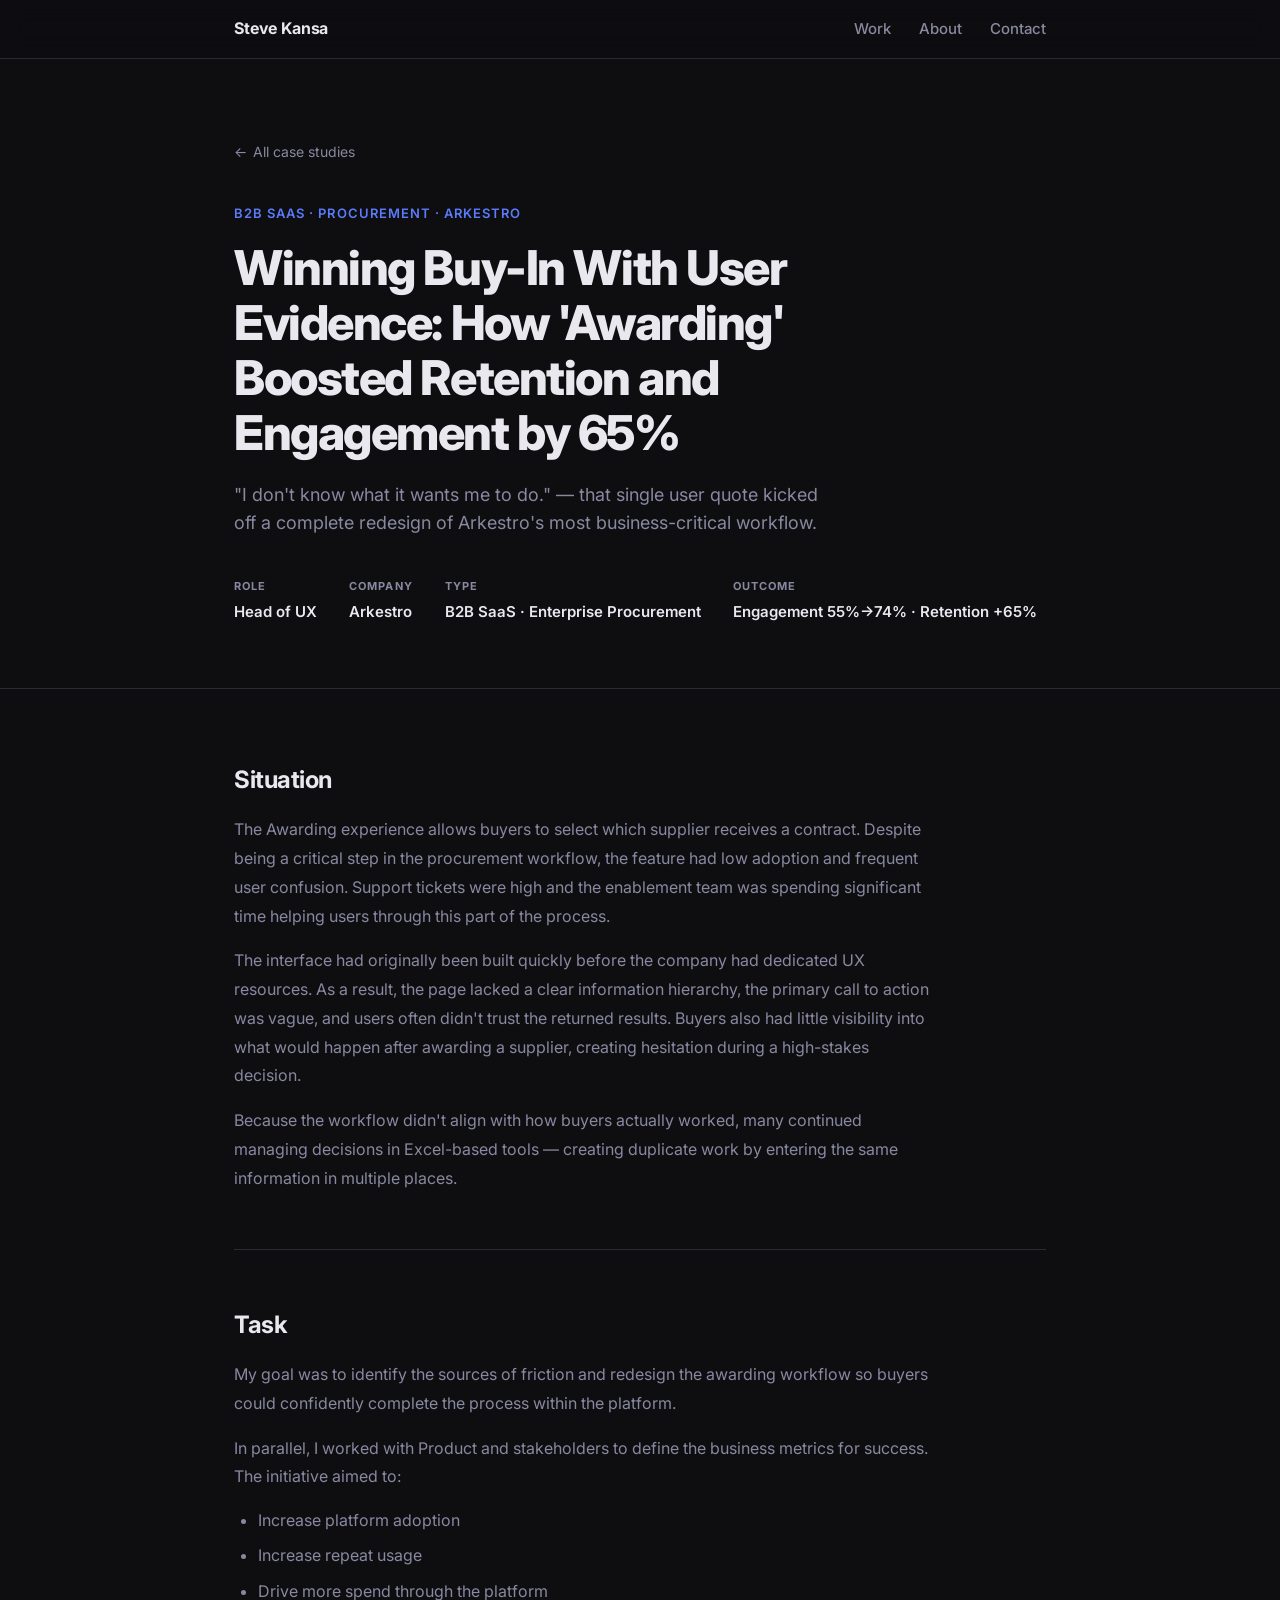
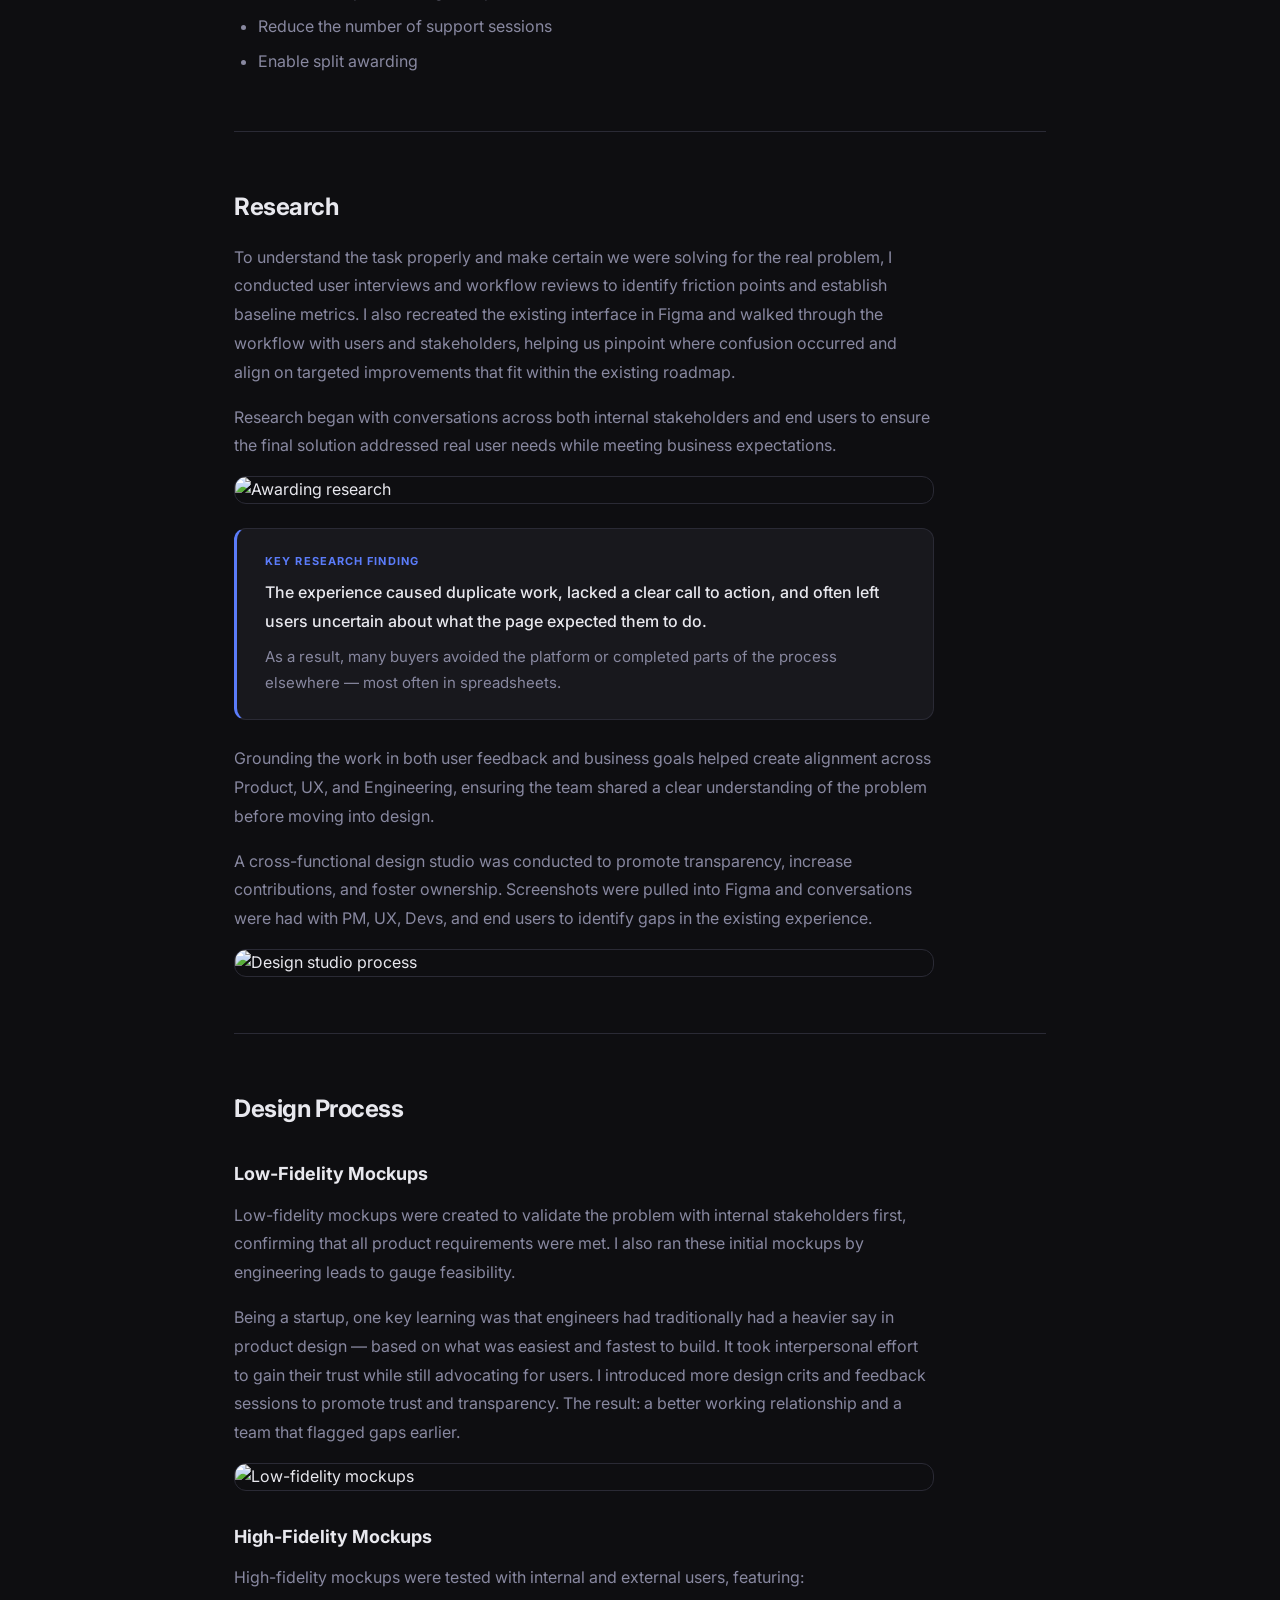
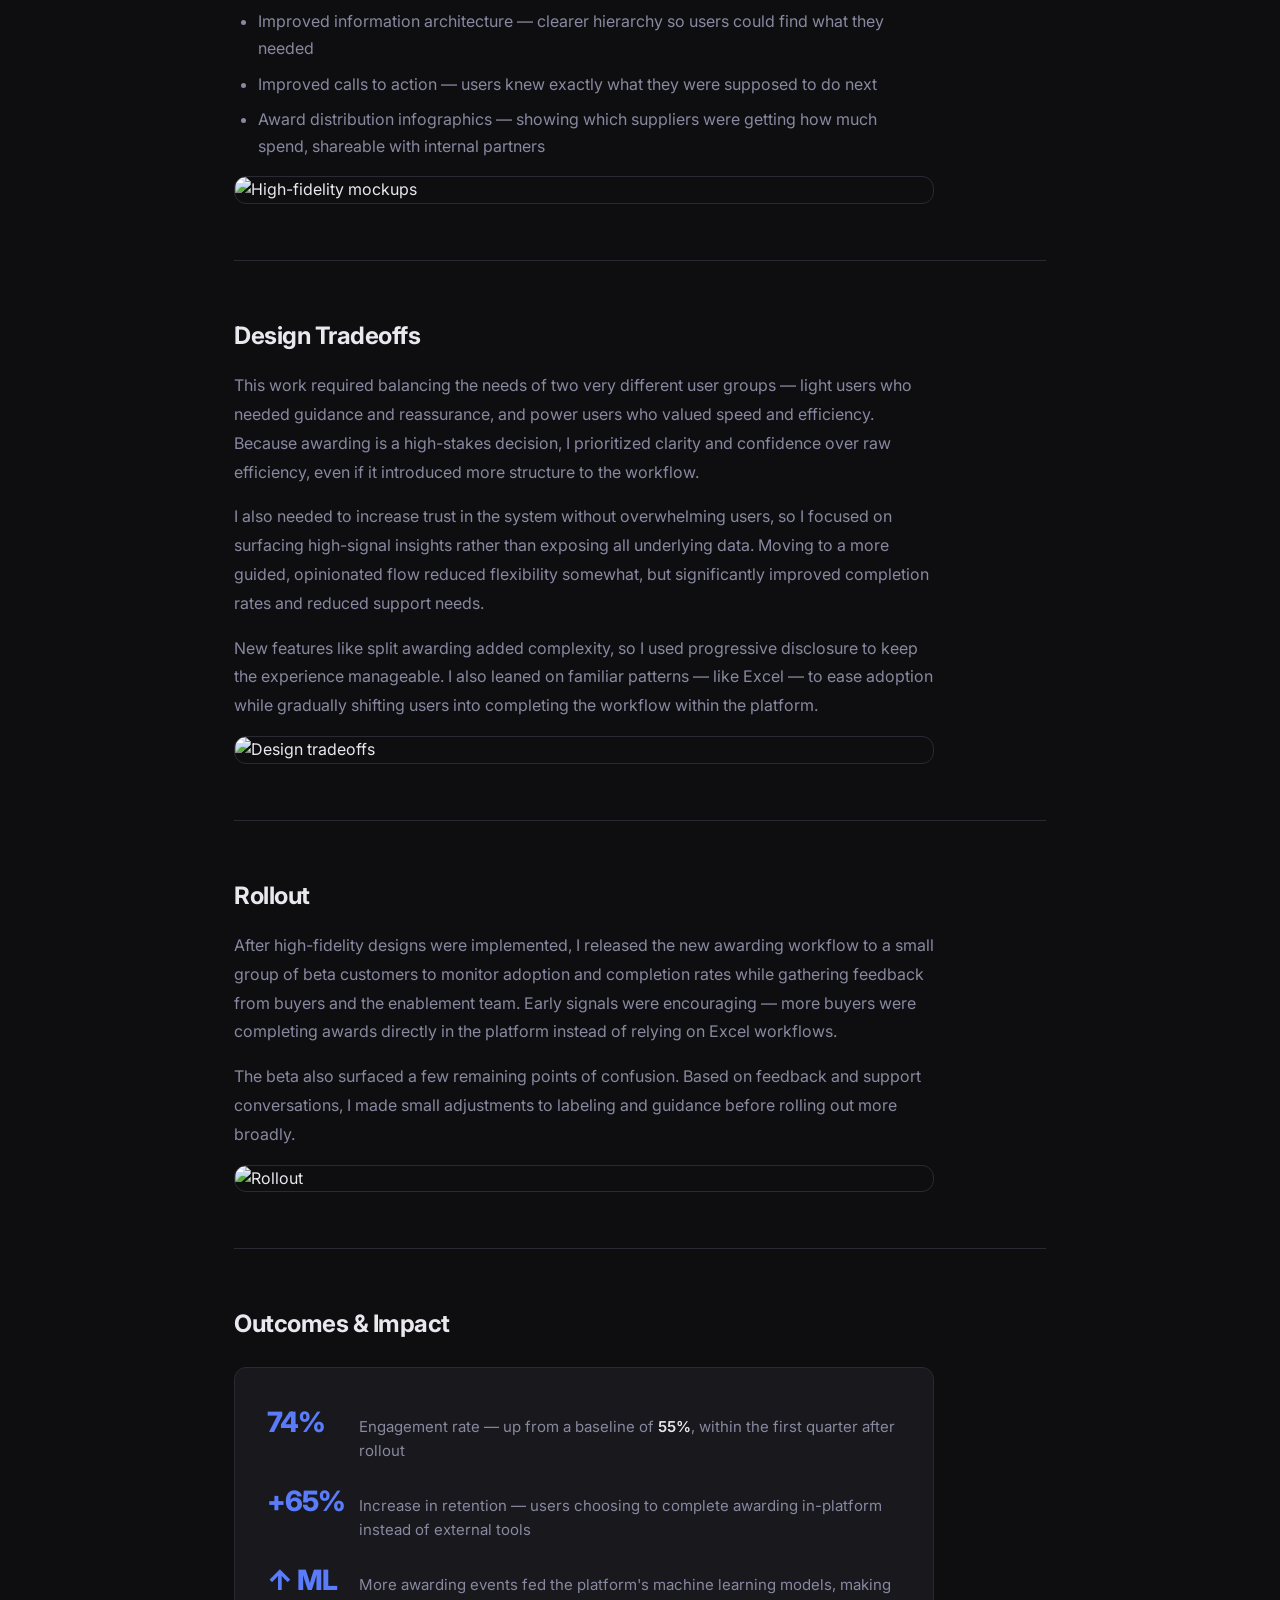
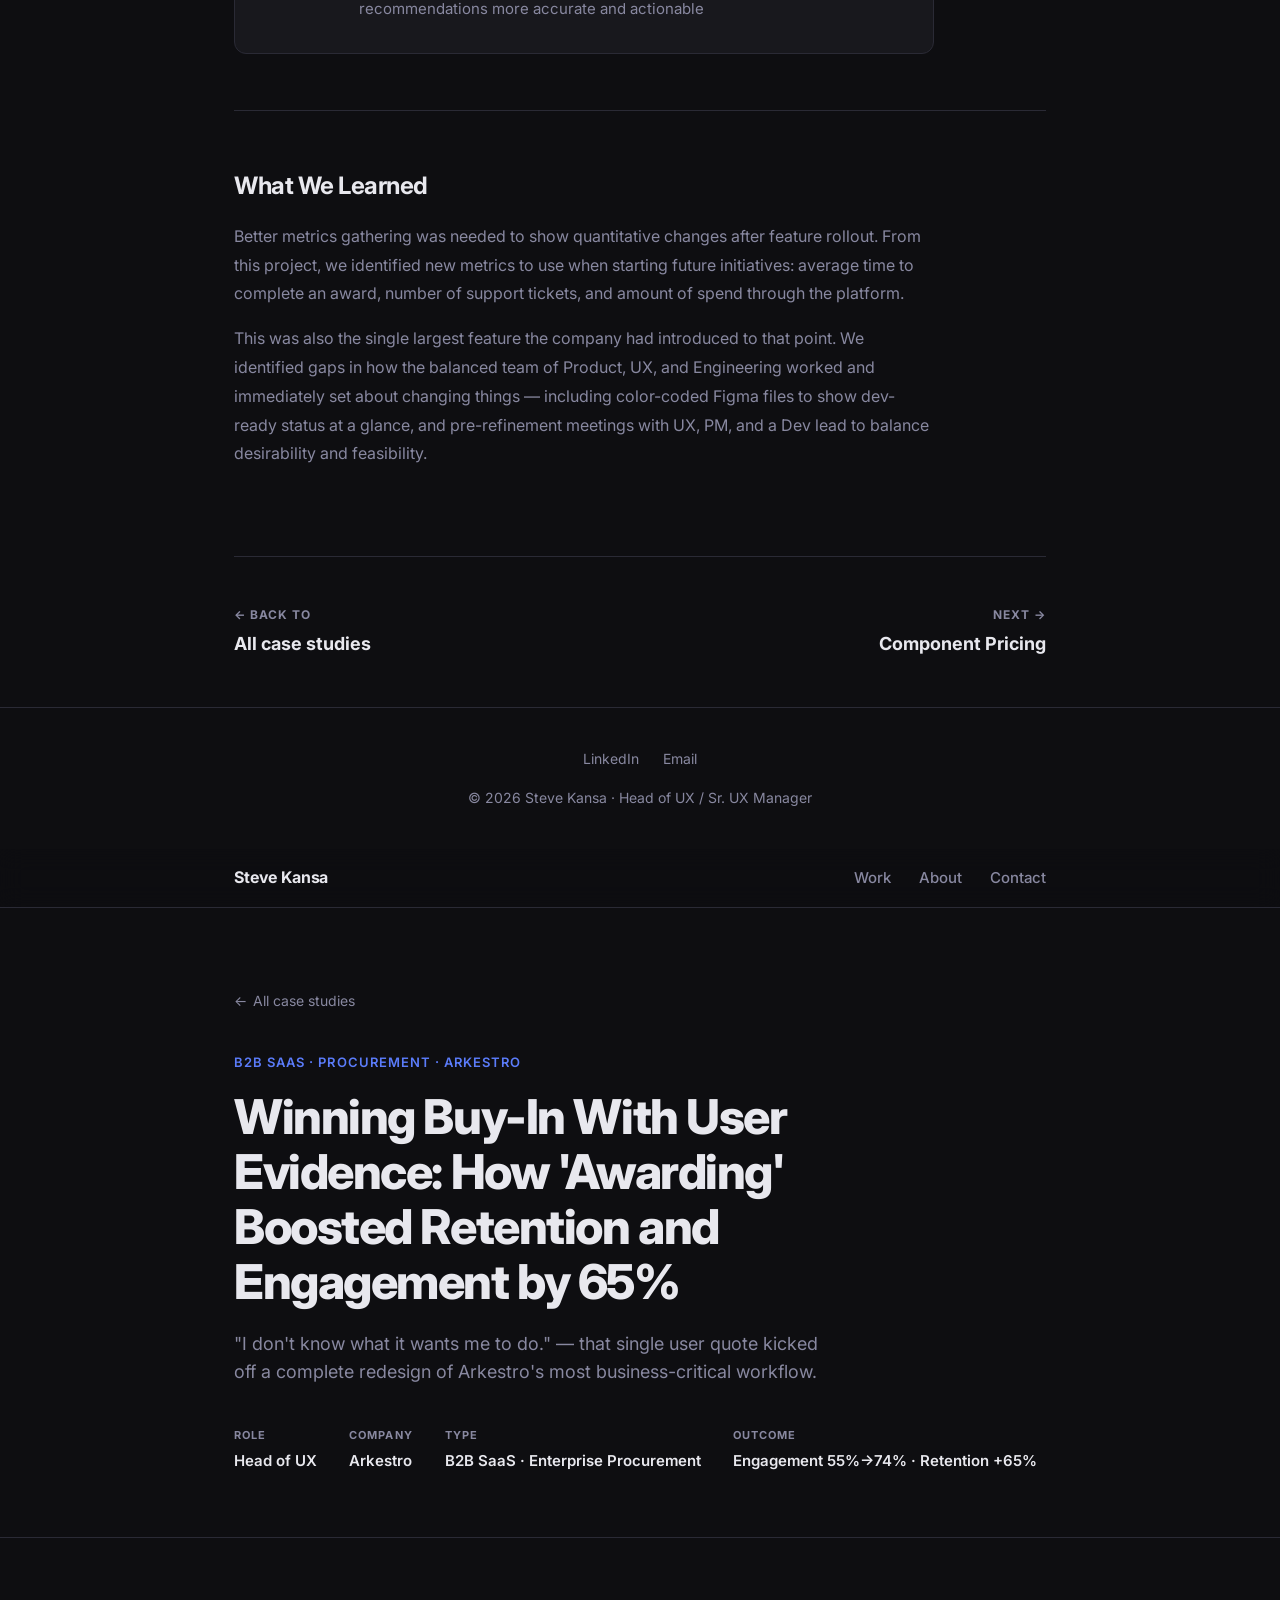
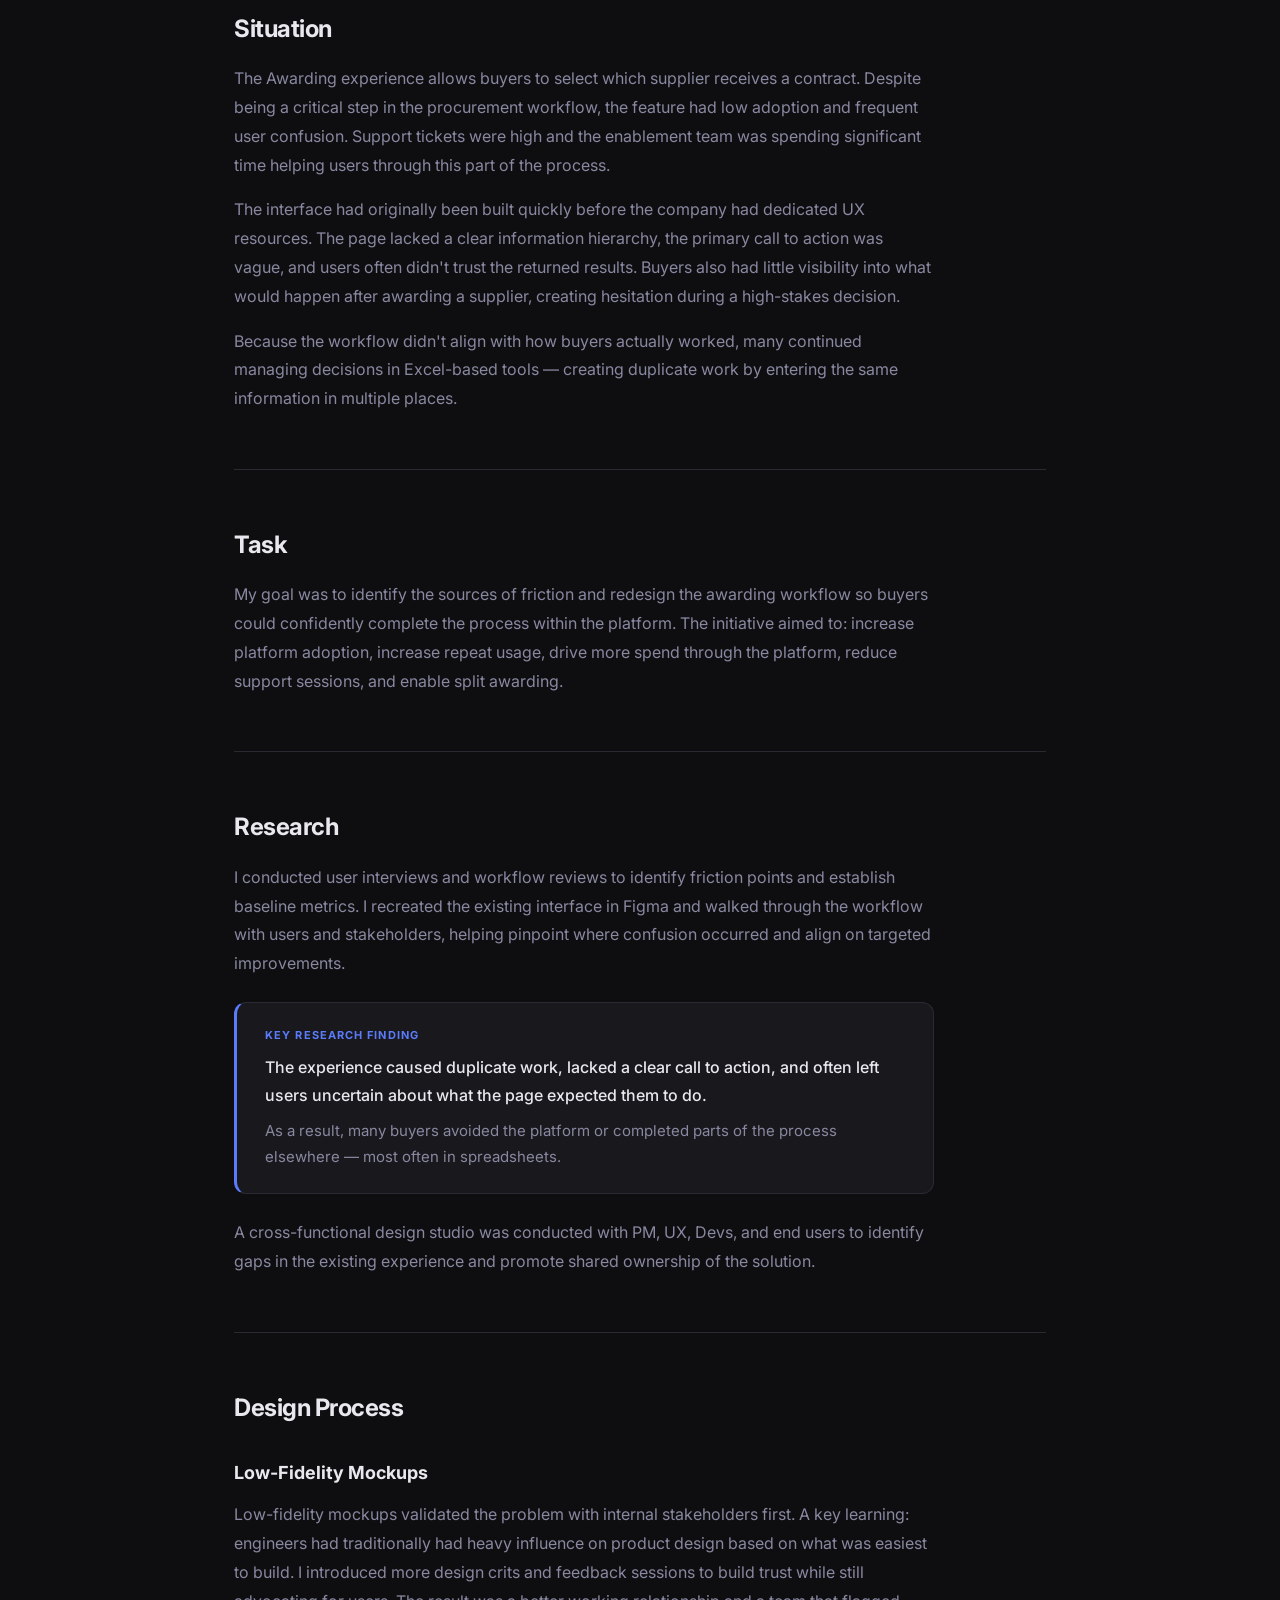
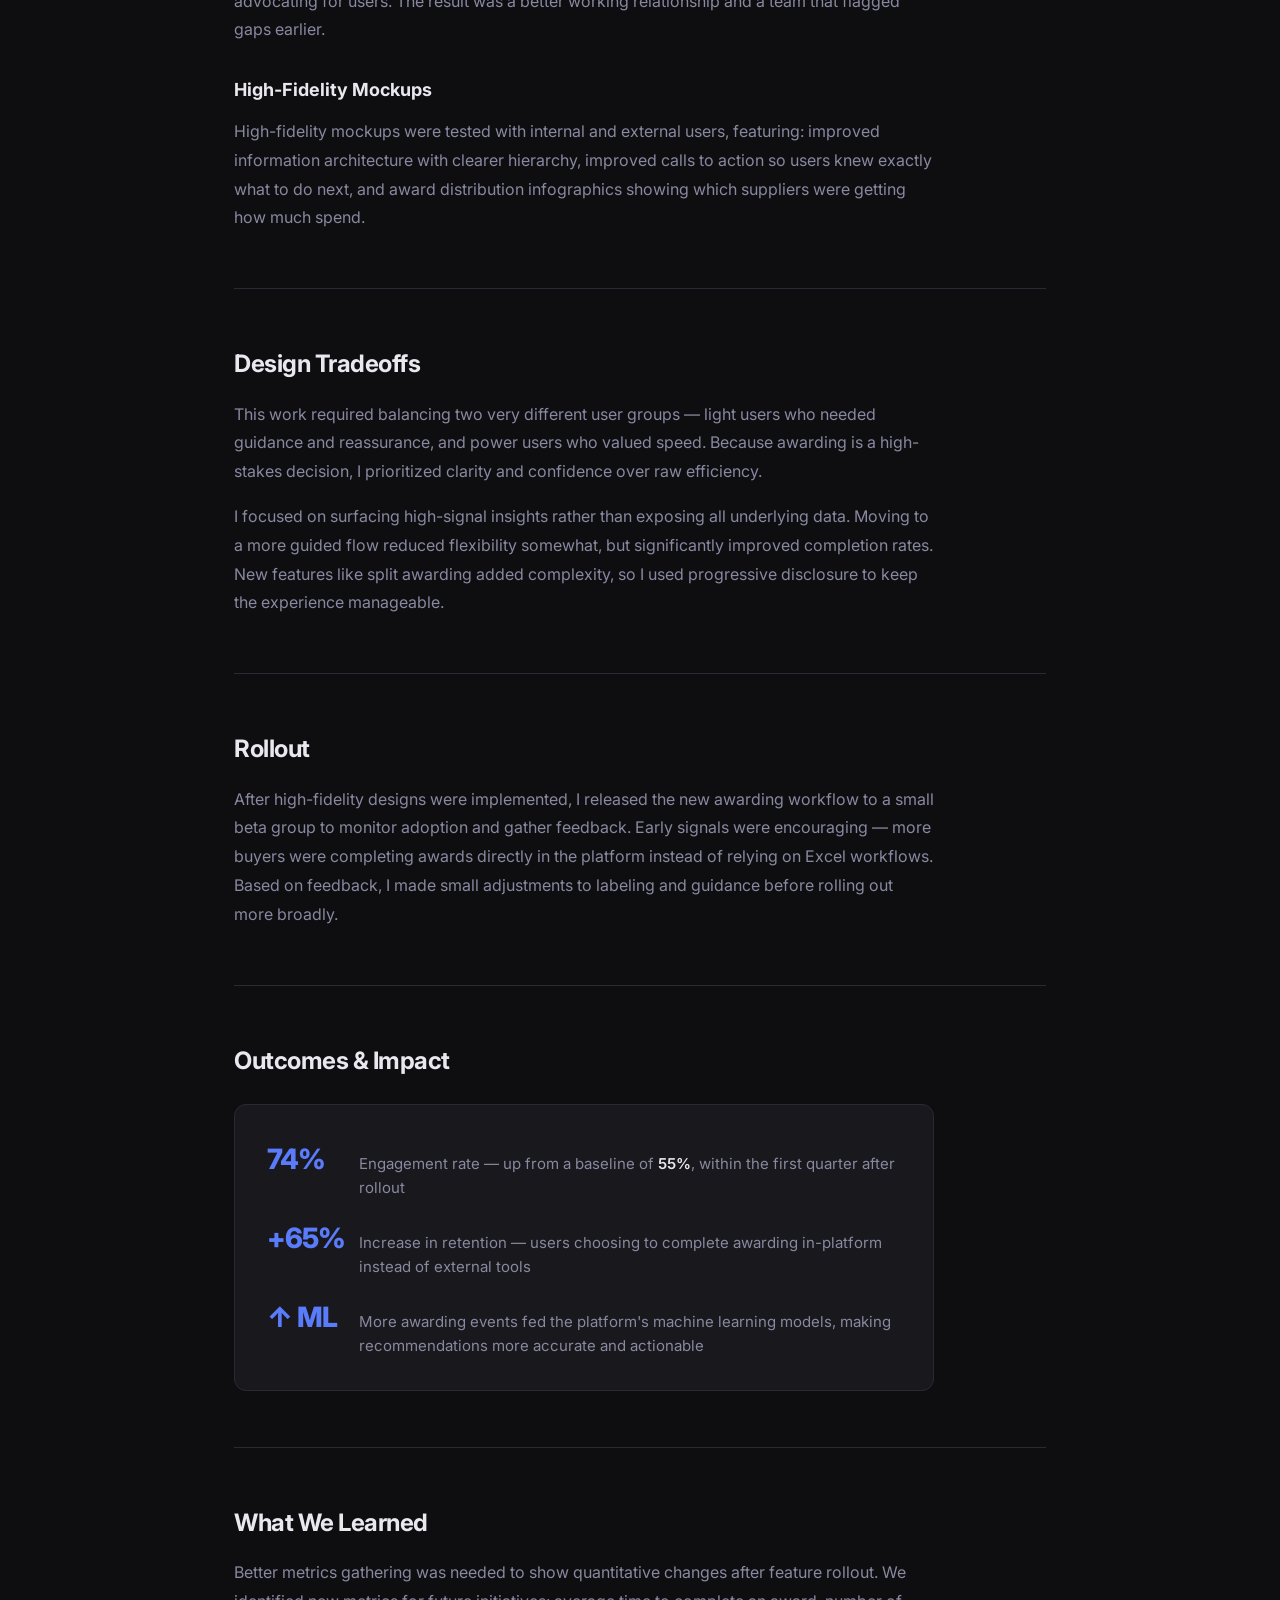
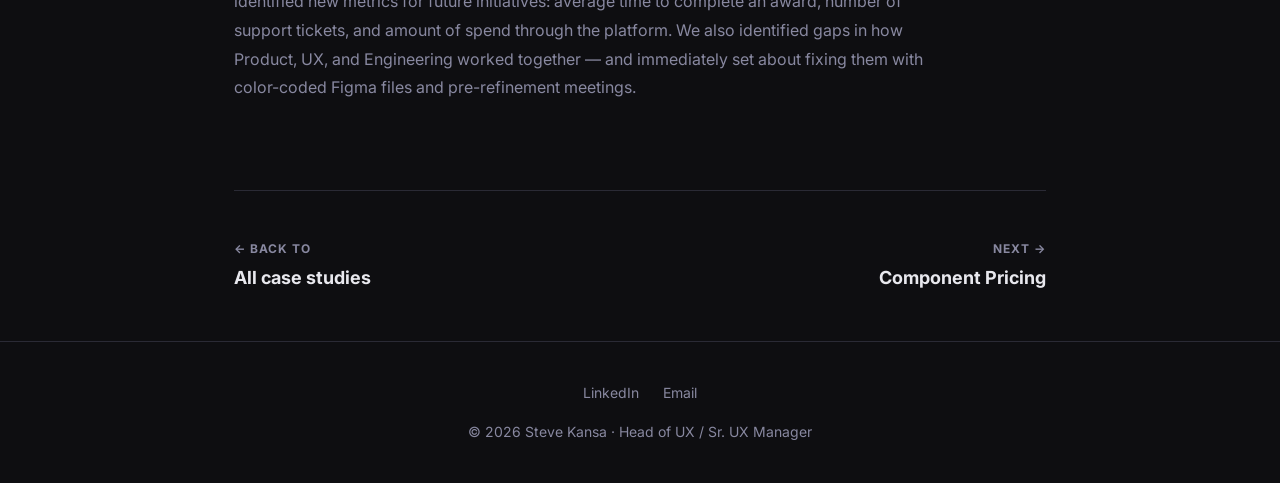
==== case-studies/awarding.html @ 0cbd4587 "Enhance awarding.html with new content and structure Added navigation, sections, and content to the " ====
<!DOCTYPE html>
<html lang="en">
<head>
  <meta charset="UTF-8" />
  <meta name="viewport" content="width=device-width, initial-scale=1.0" />
  <title>Awarding: Winning Buy-In With User Evidence — Steve Kansa</title>
  <meta name="description" content="How I redesigned Arkestro's Awarding workflow to boost engagement 55%→74% and increase retention by 65% in the first quarter." />
  <link rel="preconnect" href="https://fonts.googleapis.com" />
  <link rel="preconnect" href="https://fonts.gstatic.com" crossorigin />
  <link href="https://fonts.googleapis.com/css2?family=Inter:wght@400;500;600;700;800&display=swap" rel="stylesheet" />
  <link rel="stylesheet" href="../css/style.css" />
</head>
<body>

  <nav>
    <div class="nav-inner">
      <a href="/" class="nav-logo">Steve Kansa</a>
      <div class="nav-links">
        <a href="/#work">Work</a>
        <a href="/#about">About</a>
        <a href="mailto:stkansa@gmail.com">Contact</a>
      </div>
    </div>
  </nav>

  <section class="cs-hero">
    <div class="container">
      <a href="/" class="cs-back">All case studies</a>
      <div class="cs-eyebrow">B2B SaaS · Procurement · Arkestro</div>
      <h1>Winning Buy-In With User Evidence: How 'Awarding' Boosted Retention and Engagement by 65%</h1>
      <p class="cs-subtitle">"I don't know what it wants me to do." — that single user quote kicked off a complete redesign of Arkestro's most business-critical workflow.</p>
      <div class="cs-meta-row">
        <div class="cs-meta-item">
          <span class="cs-meta-label">Role</span>
          <span class="cs-meta-value">Head of UX</span>
        </div>
        <div class="cs-meta-item">
          <span class="cs-meta-label">Company</span>
          <span class="cs-meta-value">Arkestro</span>
        </div>
        <div class="cs-meta-item">
          <span class="cs-meta-label">Type</span>
          <span class="cs-meta-value">B2B SaaS · Enterprise Procurement</span>
        </div>
        <div class="cs-meta-item">
          <span class="cs-meta-label">Outcome</span>
          <span class="cs-meta-value">Engagement 55%→74% · Retention +65%</span>
        </div>
      </div>
    </div>
  </section>
  <div class="cs-body">
    <div class="container">

      <h2>Situation</h2>
      <p>The Awarding experience allows buyers to select which supplier receives a contract. Despite being a critical step in the procurement workflow, the feature had low adoption and frequent user confusion. Support tickets were high and the enablement team was spending significant time helping users through this part of the process.</p>
      <p>The interface had originally been built quickly before the company had dedicated UX resources. As a result, the page lacked a clear information hierarchy, the primary call to action was vague, and users often didn't trust the returned results. Buyers also had little visibility into what would happen after awarding a supplier, creating hesitation during a high-stakes decision.</p>
      <p>Because the workflow didn't align with how buyers actually worked, many continued managing decisions in Excel-based tools — creating duplicate work by entering the same information in multiple places.</p>

      <h2>Task</h2>
      <p>My goal was to identify the sources of friction and redesign the awarding workflow so buyers could confidently complete the process within the platform.</p>
      <p>In parallel, I worked with Product and stakeholders to define the business metrics for success. The initiative aimed to:</p>
      <ul>
        <li>Increase platform adoption</li>
        <li>Increase repeat usage</li>
        <li>Drive more spend through the platform</li>
        <li>Reduce the number of support sessions</li>
        <li>Enable split awarding</li>
      </ul>

      <h2>Research</h2>
      <p>To understand the task properly and make certain we were solving for the real problem, I conducted user interviews and workflow reviews to identify friction points and establish baseline metrics. I also recreated the existing interface in Figma and walked through the workflow with users and stakeholders, helping us pinpoint where confusion occurred and align on targeted improvements that fit within the existing roadmap.</p>
      <p>Research began with conversations across both internal stakeholders and end users to ensure the final solution addressed real user needs while meeting business expectations.</p>

      <img class="cs-img" src="https://uxfolio-prod.s3.us-east-1.amazonaws.com/61bf941ed981a20003b40403/Y0IAjgvidwU94X1q.png" alt="Awarding research" loading="lazy" />

      <div class="finding">
        <div class="finding-label">Key Research Finding</div>
        <p>The experience caused duplicate work, lacked a clear call to action, and often left users uncertain about what the page expected them to do.</p>
        <span>As a result, many buyers avoided the platform or completed parts of the process elsewhere — most often in spreadsheets.</span>
      </div>

      <p>Grounding the work in both user feedback and business goals helped create alignment across Product, UX, and Engineering, ensuring the team shared a clear understanding of the problem before moving into design.</p>
      <p>A cross-functional design studio was conducted to promote transparency, increase contributions, and foster ownership. Screenshots were pulled into Figma and conversations were had with PM, UX, Devs, and end users to identify gaps in the existing experience.</p>

      <img class="cs-img" src="https://uxfolio-prod.s3.us-east-1.amazonaws.com/61bf941ed981a20003b40403/iO42KTa7IrHR4viw.png" alt="Design studio process" loading="lazy" />

      <h2>Design Process</h2>

      <h3>Low-Fidelity Mockups</h3>
      <p>Low-fidelity mockups were created to validate the problem with internal stakeholders first, confirming that all product requirements were met. I also ran these initial mockups by engineering leads to gauge feasibility.</p>
      <p>Being a startup, one key learning was that engineers had traditionally had a heavier say in product design — based on what was easiest and fastest to build. It took interpersonal effort to gain their trust while still advocating for users. I introduced more design crits and feedback sessions to promote trust and transparency. The result: a better working relationship and a team that flagged gaps earlier.</p>

      <img class="cs-img" src="https://uxfolio-prod.s3.us-east-1.amazonaws.com/61bf941ed981a20003b40403/1ua84RLcE1wvJScm.png" alt="Low-fidelity mockups" loading="lazy" />

      <h3>High-Fidelity Mockups</h3>
      <p>High-fidelity mockups were tested with internal and external users, featuring:</p>
      <ul>
        <li>Improved information architecture — clearer hierarchy so users could find what they needed</li>
        <li>Improved calls to action — users knew exactly what they were supposed to do next</li>
        <li>Award distribution infographics — showing which suppliers were getting how much spend, shareable with internal partners</li>
      </ul>

      <img class="cs-img" src="https://uxfolio-prod.s3.us-east-1.amazonaws.com/61bf941ed981a20003b40403/A0di0B2oEUiCBGfC.png" alt="High-fidelity mockups" loading="lazy" />

      <h2>Design Tradeoffs</h2>
      <p>This work required balancing the needs of two very different user groups — light users who needed guidance and reassurance, and power users who valued speed and efficiency. Because awarding is a high-stakes decision, I prioritized clarity and confidence over raw efficiency, even if it introduced more structure to the workflow.</p>
      <p>I also needed to increase trust in the system without overwhelming users, so I focused on surfacing high-signal insights rather than exposing all underlying data. Moving to a more guided, opinionated flow reduced flexibility somewhat, but significantly improved completion rates and reduced support needs.</p>
      <p>New features like split awarding added complexity, so I used progressive disclosure to keep the experience manageable. I also leaned on familiar patterns — like Excel — to ease adoption while gradually shifting users into completing the workflow within the platform.</p>

      <img class="cs-img" src="https://uxfolio-prod.s3.us-east-1.amazonaws.com/61bf941ed981a20003b40403/iv4S5GEq84fRQnhw.png" alt="Design tradeoffs" loading="lazy" />

      <h2>Rollout</h2>
      <p>After high-fidelity designs were implemented, I released the new awarding workflow to a small group of beta customers to monitor adoption and completion rates while gathering feedback from buyers and the enablement team. Early signals were encouraging — more buyers were completing awards directly in the platform instead of relying on Excel workflows.</p>
      <p>The beta also surfaced a few remaining points of confusion. Based on feedback and support conversations, I made small adjustments to labeling and guidance before rolling out more broadly.</p>

      <img class="cs-img" src="https://uxfolio-prod.s3.us-east-1.amazonaws.com/61bf941ed981a20003b40403/7wKEv2FlROMSGeai.png" alt="Rollout" loading="lazy" />

      <h2>Outcomes &amp; Impact</h2>
      <div class="outcomes">
        <div class="outcome-stat">
          <span class="outcome-num">74%</span>
          <span class="outcome-desc">Engagement rate — up from a baseline of <strong>55%</strong>, within the first quarter after rollout</span>
        </div>
        <div class="outcome-stat">
          <span class="outcome-num">+65%</span>
          <span class="outcome-desc">Increase in retention — users choosing to complete awarding in-platform instead of external tools</span>
        </div>
        <div class="outcome-stat">
          <span class="outcome-num">↑ ML</span>
          <span class="outcome-desc">More awarding events fed the platform's machine learning models, making recommendations more accurate and actionable</span>
        </div>
      </div>

      <h2>What We Learned</h2>
      <p>Better metrics gathering was needed to show quantitative changes after feature rollout. From this project, we identified new metrics to use when starting future initiatives: average time to complete an award, number of support tickets, and amount of spend through the platform.</p>
      <p>This was also the single largest feature the company had introduced to that point. We identified gaps in how the balanced team of Product, UX, and Engineering worked and immediately set about changing things — including color-coded Figma files to show dev-ready status at a glance, and pre-refinement meetings with UX, PM, and a Dev lead to balance desirability and feasibility.</p>

    </div>
  </div>

  <div class="container">
    <div class="cs-nav">
      <a href="/">
        <div class="cs-nav-label">← Back to</div>
        <div class="cs-nav-title">All case studies</div>
      </a>
      <a href="component-pricing.html" class="cs-nav-next">
        <div class="cs-nav-label">Next →</div>
        <div class="cs-nav-title">Component Pricing</div>
      </a>
    </div>
  </div>

  <footer>
    <div class="container">
      <div class="footer-links">
        <a href="https://www.linkedin.com/in/steve-kansa-12b8a84/" target="_blank" rel="noopener">LinkedIn</a>
        <a href="mailto:stkansa@gmail.com">Email</a>
      </div>
      <p>© 2026 Steve Kansa · Head of UX / Sr. UX Manager</p>
    </div>
  </footer>

</body>
</html>
<!DOCTYPE html>
<html lang="en">
<head>
  <meta charset="UTF-8" />
  <meta name="viewport" content="width=device-width, initial-scale=1.0" />
  <title>Awarding: Winning Buy-In With User Evidence — Steve Kansa</title>
  <meta name="description" content="How I redesigned Arkestro's Awarding workflow to boost engagement 55%→74% and increase retention by 65% in the first quarter." />
  <link rel="preconnect" href="https://fonts.googleapis.com" />
  <link rel="preconnect" href="https://fonts.gstatic.com" crossorigin />
  <link href="https://fonts.googleapis.com/css2?family=Inter:wght@400;500;600;700;800&display=swap" rel="stylesheet" />
  <link rel="stylesheet" href="../css/style.css" />
</head>
<body>
  <nav>
    <div class="nav-inner">
      <a href="/" class="nav-logo">Steve Kansa</a>
      <div class="nav-links">
        <a href="/#work">Work</a><a href="/#about">About</a><a href="mailto:stkansa@gmail.com">Contact</a>
      </div>
    </div>
  </nav>
  <section class="cs-hero">
    <div class="container">
      <a href="/" class="cs-back">All case studies</a>
      <div class="cs-eyebrow">B2B SaaS · Procurement · Arkestro</div>
      <h1>Winning Buy-In With User Evidence: How 'Awarding' Boosted Retention and Engagement by 65%</h1>
      <p class="cs-subtitle">"I don't know what it wants me to do." — that single user quote kicked off a complete redesign of Arkestro's most business-critical workflow.</p>
      <div class="cs-meta-row">
        <div class="cs-meta-item"><span class="cs-meta-label">Role</span><span class="cs-meta-value">Head of UX</span></div>
        <div class="cs-meta-item"><span class="cs-meta-label">Company</span><span class="cs-meta-value">Arkestro</span></div>
        <div class="cs-meta-item"><span class="cs-meta-label">Type</span><span class="cs-meta-value">B2B SaaS · Enterprise Procurement</span></div>
        <div class="cs-meta-item"><span class="cs-meta-label">Outcome</span><span class="cs-meta-value">Engagement 55%→74% · Retention +65%</span></div>
      </div>
    </div>
  </section>
  <div class="cs-body">
    <div class="container">
      <h2>Situation</h2>
      <p>The Awarding experience allows buyers to select which supplier receives a contract. Despite being a critical step in the procurement workflow, the feature had low adoption and frequent user confusion. Support tickets were high and the enablement team was spending significant time helping users through this part of the process.</p>
      <p>The interface had originally been built quickly before the company had dedicated UX resources. The page lacked a clear information hierarchy, the primary call to action was vague, and users often didn't trust the returned results. Buyers also had little visibility into what would happen after awarding a supplier, creating hesitation during a high-stakes decision.</p>
      <p>Because the workflow didn't align with how buyers actually worked, many continued managing decisions in Excel-based tools — creating duplicate work by entering the same information in multiple places.</p>
      <h2>Task</h2>
      <p>My goal was to identify the sources of friction and redesign the awarding workflow so buyers could confidently complete the process within the platform. The initiative aimed to: increase platform adoption, increase repeat usage, drive more spend through the platform, reduce support sessions, and enable split awarding.</p>
      <h2>Research</h2>
      <p>I conducted user interviews and workflow reviews to identify friction points and establish baseline metrics. I recreated the existing interface in Figma and walked through the workflow with users and stakeholders, helping pinpoint where confusion occurred and align on targeted improvements.</p>
      <div class="finding">
        <div class="finding-label">Key Research Finding</div>
        <p>The experience caused duplicate work, lacked a clear call to action, and often left users uncertain about what the page expected them to do.</p>
        <span>As a result, many buyers avoided the platform or completed parts of the process elsewhere — most often in spreadsheets.</span>
      </div>
      <p>A cross-functional design studio was conducted with PM, UX, Devs, and end users to identify gaps in the existing experience and promote shared ownership of the solution.</p>
      <h2>Design Process</h2>
      <h3>Low-Fidelity Mockups</h3>
      <p>Low-fidelity mockups validated the problem with internal stakeholders first. A key learning: engineers had traditionally had heavy influence on product design based on what was easiest to build. I introduced more design crits and feedback sessions to build trust while still advocating for users. The result was a better working relationship and a team that flagged gaps earlier.</p>
      <h3>High-Fidelity Mockups</h3>
      <p>High-fidelity mockups were tested with internal and external users, featuring: improved information architecture with clearer hierarchy, improved calls to action so users knew exactly what to do next, and award distribution infographics showing which suppliers were getting how much spend.</p>
      <h2>Design Tradeoffs</h2>
      <p>This work required balancing two very different user groups — light users who needed guidance and reassurance, and power users who valued speed. Because awarding is a high-stakes decision, I prioritized clarity and confidence over raw efficiency.</p>
      <p>I focused on surfacing high-signal insights rather than exposing all underlying data. Moving to a more guided flow reduced flexibility somewhat, but significantly improved completion rates. New features like split awarding added complexity, so I used progressive disclosure to keep the experience manageable.</p>
      <h2>Rollout</h2>
      <p>After high-fidelity designs were implemented, I released the new awarding workflow to a small beta group to monitor adoption and gather feedback. Early signals were encouraging — more buyers were completing awards directly in the platform instead of relying on Excel workflows. Based on feedback, I made small adjustments to labeling and guidance before rolling out more broadly.</p>
      <h2>Outcomes &amp; Impact</h2>
      <div class="outcomes">
        <div class="outcome-stat"><span class="outcome-num">74%</span><span class="outcome-desc">Engagement rate — up from a baseline of <strong>55%</strong>, within the first quarter after rollout</span></div>
        <div class="outcome-stat"><span class="outcome-num">+65%</span><span class="outcome-desc">Increase in retention — users choosing to complete awarding in-platform instead of external tools</span></div>
        <div class="outcome-stat"><span class="outcome-num">↑ ML</span><span class="outcome-desc">More awarding events fed the platform's machine learning models, making recommendations more accurate and actionable</span></div>
      </div>
      <h2>What We Learned</h2>
      <p>Better metrics gathering was needed to show quantitative changes after feature rollout. We identified new metrics for future initiatives: average time to complete an award, number of support tickets, and amount of spend through the platform. We also identified gaps in how Product, UX, and Engineering worked together — and immediately set about fixing them with color-coded Figma files and pre-refinement meetings.</p>
    </div>
  </div>
  <div class="container">
    <div class="cs-nav">
      <a href="/"><div class="cs-nav-label">← Back to</div><div class="cs-nav-title">All case studies</div></a>
      <a href="component-pricing.html" class="cs-nav-next"><div class="cs-nav-label">Next →</div><div class="cs-nav-title">Component Pricing</div></a>
    </div>
  </div>
  <footer>
    <div class="container">
      <div class="footer-links">
        <a href="https://www.linkedin.com/in/steve-kansa-12b8a84/" target="_blank" rel="noopener">LinkedIn</a>
        <a href="mailto:stkansa@gmail.com">Email</a>
      </div>
      <p>© 2026 Steve Kansa · Head of UX / Sr. UX Manager</p>
    </div>
  </footer>
</body>
</html>
---- css/style.css ----
/* =========================================
   Steve Kansa Portfolio — Global Styles
   ===========/* =========================================
   Steve Kansa Portfolio — Global Styles
   ========================================= */

:root {
  --color-bg: #0e0e11;
  --color-surface: #18181d;
  --color-border: #2a2a35;
  --color-text: #e8e8ee;
  --color-muted: #8888a0;
  --color-accent: #5b7cfa;
  --color-accent-hover: #7b96ff;
  --color-tag-bg: #1e2035;
  --color-tag-text: #8a9ff5;
  --font-sans: 'Inter', -apple-system, BlinkMacSystemFont, 'Segoe UI', sans-serif;
  --font-serif: 'Georgia', 'Times New Roman', serif;
  --max-width: 900px;
  --radius: 12px;
  --transition: 0.2s ease;
}

*, *::before, *::after { box-sizing: border-box; margin: 0; padding: 0; }

html { scroll-behavior: smooth; }

body {
  background: var(--color-bg);
  color: var(--color-text);
  font-family: var(--font-sans);
  font-size: 17px;
  line-height: 1.7;
  -webkit-font-smoothing: antialiased;
}

a { color: var(--color-accent); text-decoration: none; transition: color var(--transition); }
a:hover { color: var(--color-accent-hover); }

img { max-width: 100%; display: block; }

/* ---- Layout ---- */
.container { max-width: var(--max-width); margin: 0 auto; padding: 0 24px; }

/* ---- Nav ---- */
nav {
  position: sticky;
  top: 0;
  z-index: 100;
  background: rgba(14,14,17,0.85);
  backdrop-filter: blur(12px);
  border-bottom: 1px solid var(--color-border);
  padding: 16px 0;
}
.nav-inner {
  max-width: var(--max-width);
  margin: 0 auto;
  padding: 0 24px;
  display: flex;
  align-items: center;
  justify-content: space-between;
}
.nav-logo {
  font-weight: 700;
  font-size: 17px;
  color: var(--color-text);
  letter-spacing: -0.02em;
}
.nav-logo:hover { color: var(--color-text); }
.nav-links { display: flex; gap: 28px; }
.nav-links a {
  color: var(--color-muted);
  font-size: 15px;
  font-weight: 500;
  transition: color var(--transition);
}
.nav-links a:hover, .nav-links a.active { color: var(--color-text); }

/* ---- Avatar ---- */
.hero-avatar {
  width: 96px;
  height: 96px;
  border-radius: 50%;
  object-fit: cover;
  margin-bottom: 24px;
  border: 3px solid var(--color-border);
}

/* ---- Hero ---- */
.hero {
  padding: 96px 0 80px;
  border-bottom: 1px solid var(--color-border);
}
.hero-eyebrow {
  display: inline-flex;
  align-items: center;
  gap: 8px;
  font-size: 13px;
  font-weight: 600;
  letter-spacing: 0.08em;
  text-transform: uppercase;
  color: var(--color-accent);
  margin-bottom: 24px;
}
.hero-eyebrow::before {
  content: '';
  width: 20px;
  height: 2px;
  background: var(--color-accent);
  display: inline-block;
}
.hero h1 {
  font-size: clamp(38px, 6vw, 60px);
  font-weight: 800;
  line-height: 1.1;
  letter-spacing: -0.04em;
  color: var(--color-text);
  max-width: 720px;
  margin-bottom: 24px;
}
.hero h1 em {
  font-style: normal;
  color: var(--color-accent);
}
.hero-sub {
  font-size: 19px;
  color: var(--color-muted);
  max-width: 580px;
  line-height: 1.6;
  margin-bottom: 40px;
}
.hero-meta {
  display: flex;
  flex-wrap: wrap;
  gap: 20px;
  font-size: 14px;
  color: var(--color-muted);
}
.hero-meta span { display: flex; align-items: center; gap: 6px; }

/* ---- Section headers ---- */
.section { padding: 72px 0; }
.section-label {
  font-size: 12px;
  font-weight: 700;
  letter-spacing: 0.1em;
  text-transform: uppercase;
  color: var(--color-muted);
  margin-bottom: 12px;
}
.section-title {
  font-size: 28px;
  font-weight: 700;
  letter-spacing: -0.02em;
  margin-bottom: 40px;
  color: var(--color-text);
}

/* ---- Case study cards ---- */
.case-grid {
  display: flex;
  flex-direction: column;
  gap: 2px;
}
.case-card {
  display: grid;
  grid-template-columns: 1fr auto;
  align-items: start;
  gap: 24px;
  padding: 32px 0;
  border-top: 1px solid var(--color-border);
  text-decoration: none;
  transition: all var(--transition);
  cursor: pointer;
}
.case-card:last-child { border-bottom: 1px solid var(--color-border); }
.case-card:hover .card-title { color: var(--color-accent); }
.case-card:hover .card-arrow { transform: translate(4px, -4px); color: var(--color-accent); }

.card-left { min-width: 0; }
.card-num {
  font-size: 12px;
  font-weight: 700;
  color: var(--color-muted);
  letter-spacing: 0.05em;
  margin-bottom: 10px;
}
.card-title {
  font-size: 22px;
  font-weight: 700;
  letter-spacing: -0.02em;
  color: var(--color-text);
  margin-bottom: 10px;
  transition: color var(--transition);
  line-height: 1.3;
}
.card-desc {
  font-size: 15px;
  color: var(--color-muted);
  line-height: 1.6;
  margin-bottom: 16px;
  max-width: 600px;
}
.card-tags { display: flex; flex-wrap: wrap; gap: 8px; }
.tag {
  background: var(--color-tag-bg);
  color: var(--color-tag-text);
  font-size: 12px;
  font-weight: 600;
  padding: 4px 10px;
  border-radius: 100px;
  letter-spacing: 0.03em;
}
.card-arrow {
  font-size: 22px;
  color: var(--color-muted);
  transition: all var(--transition);
  flex-shrink: 0;
  margin-top: 4px;
}

/* ---- About section ---- */
.about-grid {
  display: grid;
  grid-template-columns: 1fr 1fr;
  gap: 48px;
  align-items: start;
}
.about-text p { color: var(--color-muted); margin-bottom: 16px; line-height: 1.8; }
.about-text p:last-child { margin-bottom: 0; }
.about-sub { font-size: 17px; font-weight: 600; color: var(--color-text) !important; margin-bottom: 16px !important; }
.about-bullets {
  list-style: none;
  padding: 0;
  margin: 0 0 24px;
}
.about-bullets li {
  color: var(--color-muted);
  padding: 6px 0 6px 20px;
  position: relative;
  line-height: 1.6;
}
.about-bullets li::before {
  content: '→';
  position: absolute;
  left: 0;
  color: var(--color-accent);
  font-weight: 600;
}
.skills-list {
  display: flex;
  flex-direction: column;
  gap: 16px;
}
.skill-row { display: flex; flex-direction: column; gap: 6px; }
.skill-label {
  font-size: 13px;
  font-weight: 600;
  color: var(--color-text);
  letter-spacing: 0.03em;
}
.skill-items { display: flex; flex-wrap: wrap; gap: 6px; }
.skill-item {
  background: var(--color-surface);
  border: 1px solid var(--color-border);
  color: var(--color-muted);
  font-size: 12px;
  padding: 3px 10px;
  border-radius: 6px;
}

/* ---- Footer ---- */
footer {
  border-top: 1px solid var(--color-border);
  padding: 40px 0;
  text-align: center;
  color: var(--color-muted);
  font-size: 14px;
}
footer a { color: var(--color-muted); }
footer a:hover { color: var(--color-text); }
.footer-links { display: flex; justify-content: center; gap: 24px; margin-bottom: 16px; }

/* ========================================
   Case Study Pages
   ======================================== */
.cs-hero {
  padding: 80px 0 64px;
  border-bottom: 1px solid var(--color-border);
}
.cs-back {
  display: inline-flex;
  align-items: center;
  gap: 6px;
  font-size: 14px;
  color: var(--color-muted);
  margin-bottom: 40px;
  transition: color var(--transition);
}
.cs-back:hover { color: var(--color-text); }
.cs-back::before { content: '←'; }

.cs-eyebrow {
  font-size: 13px;
  font-weight: 600;
  letter-spacing: 0.08em;
  text-transform: uppercase;
  color: var(--color-accent);
  margin-bottom: 16px;
}
.cs-hero h1 {
  font-size: clamp(30px, 5vw, 48px);
  font-weight: 800;
  letter-spacing: -0.03em;
  line-height: 1.15;
  margin-bottom: 20px;
  max-width: 700px;
}
.cs-subtitle {
  font-size: 18px;
  color: var(--color-muted);
  max-width: 600px;
  margin-bottom: 40px;
}
.cs-meta-row {
  display: flex;
  flex-wrap: wrap;
  gap: 32px;
}
.cs-meta-item { display: flex; flex-direction: column; gap: 4px; }
.cs-meta-label {
  font-size: 11px;
  font-weight: 700;
  letter-spacing: 0.1em;
  text-transform: uppercase;
  color: var(--color-muted);
}
.cs-meta-value { font-size: 15px; font-weight: 600; color: var(--color-text); }

/* Case study body */
.cs-body { padding: 72px 0; }
.cs-body h2 {
  font-size: 24px;
  font-weight: 700;
  letter-spacing: -0.02em;
  color: var(--color-text);
  margin: 56px 0 16px;
  padding-top: 56px;
  border-top: 1px solid var(--color-border);
}
.cs-body h2:first-child { margin-top: 0; padding-top: 0; border-top: none; }
.cs-body h3 {
  font-size: 18px;
  font-weight: 700;
  color: var(--color-text);
  margin: 32px 0 12px;
}
.cs-body p {
  color: var(--color-muted);
  margin-bottom: 16px;
  max-width: 700px;
  line-height: 1.8;
}
.cs-body ul, .cs-body ol {
  padding-left: 24px;
  color: var(--color-muted);
  margin-bottom: 16px;
  max-width: 680px;
}
.cs-body li { margin-bottom: 8px; line-height: 1.7; }
.cs-body strong { color: var(--color-text); font-weight: 600; }

/* Finding callout */
.finding {
  background: var(--color-surface);
  border: 1px solid var(--color-border);
  border-left: 3px solid var(--color-accent);
  border-radius: var(--radius);
  padding: 24px 28px;
  margin: 24px 0;
  max-width: 700px;
}
.finding-label {
  font-size: 11px;
  font-weight: 700;
  letter-spacing: 0.1em;
  text-transform: uppercase;
  color: var(--color-accent);
  margin-bottom: 8px;
}
.finding p { color: var(--color-text); margin-bottom: 8px; font-weight: 500; }
.finding p:last-child { margin-bottom: 0; }
.finding span { color: var(--color-muted); font-size: 15px; font-weight: 400; }

/* Outcomes */
.outcomes {
  background: var(--color-surface);
  border: 1px solid var(--color-border);
  border-radius: var(--radius);
  padding: 32px;
  margin: 24px 0;
  max-width: 700px;
}
.outcome-stat {
  display: flex;
  align-items: baseline;
  gap: 12px;
  margin-bottom: 16px;
}
.outcome-stat:last-child { margin-bottom: 0; }
.outcome-num {
  font-size: 28px;
  font-weight: 800;
  color: var(--color-accent);
  letter-spacing: -0.03em;
  min-width: 80px;
}
.outcome-desc { font-size: 15px; color: var(--color-muted); }

/* Case study images */
.cs-img {
  width: 100%;
  max-width: 700px;
  border-radius: var(--radius);
  border: 1px solid var(--color-border);
  margin: 24px 0;
  display: block;
}

/* Phase header */
.phase-header {
  display: inline-block;
  background: var(--color-tag-bg);
  color: var(--color-accent);
  font-size: 13px;
  font-weight: 700;
  letter-spacing: 0.05em;
  padding: 6px 14px;
  border-radius: 100px;
  margin-bottom: 16px;
}

/* Next case study nav */
.cs-nav {
  border-top: 1px solid var(--color-border);
  padding: 48px 0;
  display: flex;
  justify-content: space-between;
  align-items: center;
}
.cs-nav-label { font-size: 12px; font-weight: 700; letter-spacing: 0.08em; text-transform: uppercase; color: var(--color-muted); margin-bottom: 6px; }
.cs-nav-title { font-size: 18px; font-weight: 700; color: var(--color-text); }
.cs-nav a:hover .cs-nav-title { color: var(--color-accent); }
.cs-nav-next { text-align: right; }

/* Password gate */
.pw-gate {
  position: fixed;
  inset: 0;
  background: var(--color-bg);
  z-index: 9999;
  display: flex;
  align-items: center;
  justify-content: center;
}
.pw-gate-box {
  background: var(--color-surface);
  border: 1px solid var(--color-border);
  border-radius: var(--radius);
  padding: 40px;
  width: 100%;
  max-width: 400px;
  text-align: center;
}
.pw-gate-input {
  width: 100%;
  background: var(--color-bg);
  border: 1px solid var(--color-border);
  border-radius: 8px;
  padding: 12px 16px;
  color: var(--color-text);
  font-size: 16px;
  font-family: var(--font-sans);
  margin-bottom: 12px;
  outline: none;
}
.pw-gate-input:focus { border-color: var(--color-accent); }
.pw-gate-btn {
  width: 100%;
  background: var(--color-accent);
  color: #fff;
  border: none;
  border-radius: 8px;
  padding: 12px 24px;
  font-size: 15px;
  font-weight: 600;
  font-family: var(--font-sans);
  cursor: pointer;
  transition: background var(--transition);
}
.pw-gate-btn:hover { background: var(--color-accent-hover); }
.pw-gate-error { color: #f87171; font-size: 14px; margin-top: 12px; min-height: 20px; }

/* ---- Responsive ---- */
@media (max-width: 700px) {
  .about-grid { grid-template-columns: 1fr; }
  .case-card { grid-template-columns: 1fr; }
  .card-arrow { display: none; }
  .cs-meta-row { gap: 20px; }
  .cs-nav { flex-direction: column; gap: 24px; align-items: flex-start; }
}
/* =========================================
   Steve Kansa Portfolio — Global Styles
   ========================================= */

:root {
  --color-bg: #0e0e11;
  --color-surface: #18181d;
  --color-border: #2a2a35;
  --color-text: #e8e8ee;
  --color-muted: #8888a0;
  --color-accent: #5b7cfa;
  --color-accent-hover: #7b96ff;
  --color-tag-bg: #1e2035;
  --color-tag-text: #8a9ff5;
  --font-sans: 'Inter', -apple-system, BlinkMacSystemFont, 'Segoe UI', sans-serif;
  --font-serif: 'Georgia', 'Times New Roman', serif;
  --max-width: 900px;
  --radius: 12px;
  --transition: 0.2s ease;
}

*, *::before, *::after { box-sizing: border-box; margin: 0; padding: 0; }

html { scroll-behavior: smooth; }

body {
  background: var(--color-bg);
  color: var(--color-text);
  font-family: var(--font-sans);
  font-size: 17px;
  line-height: 1.7;
  -webkit-font-smoothing: antialiased;
}

a { color: var(--color-accent); text-decoration: none; transition: color var(--transition); }
a:hover { color: var(--color-accent-hover); }

img { max-width: 100%; display: block; }

/* ---- Layout ---- */
.container { max-width: var(--max-width); margin: 0 auto; padding: 0 24px; }

/* ---- Nav ---- */
nav {
  position: sticky;
  top: 0;
  z-index: 100;
  background: rgba(14,14,17,0.85);
  backdrop-filter: blur(12px);
  border-bottom: 1px solid var(--color-border);
  padding: 16px 0;
}
.nav-inner {
  max-width: var(--max-width);
  margin: 0 auto;
  padding: 0 24px;
  display: flex;
  align-items: center;
  justify-content: space-between;
}
.nav-logo {
  font-weight: 700;
  font-size: 17px;
  color: var(--color-text);
  letter-spacing: -0.02em;
}
.nav-logo:hover { color: var(--color-text); }
.nav-links { display: flex; gap: 28px; }
.nav-links a {
  color: var(--color-muted);
  font-size: 15px;
  font-weight: 500;
  transition: color var(--transition);
}
.nav-links a:hover, .nav-links a.active { color: var(--color-text); }

/* ---- Avatar ---- */
.hero-avatar {
  width: 96px;
  height: 96px;
  border-radius: 50%;
  object-fit: cover;
  margin-bottom: 24px;
  border: 3px solid var(--color-border);
}

/* ---- Hero ---- */
.hero {
  padding: 96px 0 80px;
  border-bottom: 1px solid var(--color-border);
}
.hero-eyebrow {
  display: inline-flex;
  align-items: center;
  gap: 8px;
  font-size: 13px;
  font-weight: 600;
  letter-spacing: 0.08em;
  text-transform: uppercase;
  color: var(--color-accent);
  margin-bottom: 24px;
}
.hero-eyebrow::before {
  content: '';
  width: 20px;
  height: 2px;
  background: var(--color-accent);
  display: inline-block;
}
.hero h1 {
  font-size: clamp(38px, 6vw, 60px);
  font-weight: 800;
  line-height: 1.1;
  letter-spacing: -0.04em;
  color: var(--color-text);
  max-width: 720px;
  margin-bottom: 24px;
}
.hero h1 em {
  font-style: normal;
  color: var(--color-accent);
}
.hero-sub {
  font-size: 19px;
  color: var(--color-muted);
  max-width: 580px;
  line-height: 1.6;
  margin-bottom: 40px;
}
.hero-meta {
  display: flex;
  flex-wrap: wrap;
  gap: 20px;
  font-size: 14px;
  color: var(--color-muted);
}
.hero-meta span { display: flex; align-items: center; gap: 6px; }

/* ---- Section headers ---- */
.section { padding: 72px 0; }
.section-label {
  font-size: 12px;
  font-weight: 700;
  letter-spacing: 0.1em;
  text-transform: uppercase;
  color: var(--color-muted);
  margin-bottom: 12px;
}
.section-title {
  font-size: 28px;
  font-weight: 700;
  letter-spacing: -0.02em;
  margin-bottom: 40px;
  color: var(--color-text);
}

/* ---- Case study cards ---- */
.case-grid {
  display: flex;
  flex-direction: column;
  gap: 2px;
}
.case-card {
  display: grid;
  grid-template-columns: 1fr auto;
  align-items: start;
  gap: 24px;
  padding: 32px 0;
  border-top: 1px solid var(--color-border);
  text-decoration: none;
  transition: all var(--transition);
  cursor: pointer;
}
.case-card:last-child { border-bottom: 1px solid var(--color-border); }
.case-card:hover .card-title { color: var(--color-accent); }
.case-card:hover .card-arrow { transform: translate(4px, -4px); color: var(--color-accent); }

.card-left { min-width: 0; }
.card-num {
  font-size: 12px;
  font-weight: 700;
  color: var(--color-muted);
  letter-spacing: 0.05em;
  margin-bottom: 10px;
}
.card-title {
  font-size: 22px;
  font-weight: 700;
  letter-spacing: -0.02em;
  color: var(--color-text);
  margin-bottom: 10px;
  transition: color var(--transition);
  line-height: 1.3;
}
.card-desc {
  font-size: 15px;
  color: var(--color-muted);
  line-height: 1.6;
  margin-bottom: 16px;
  max-width: 600px;
}
.card-tags { display: flex; flex-wrap: wrap; gap: 8px; }
.tag {
  background: var(--color-tag-bg);
  color: var(--color-tag-text);
  font-size: 12px;
  font-weight: 600;
  padding: 4px 10px;
  border-radius: 100px;
  letter-spacing: 0.03em;
}
.card-arrow {
  font-size: 22px;
  color: var(--color-muted);
  transition: all var(--transition);
  flex-shrink: 0;
  margin-top: 4px;
}

/* ---- About section ---- */
.about-grid {
  display: grid;
  grid-template-columns: 1fr 1fr;
  gap: 48px;
  align-items: start;
}
.about-text p { color: var(--color-muted); margin-bottom: 16px; line-height: 1.8; }
.about-text p:last-child { margin-bottom: 0; }
.about-sub { font-size: 17px; font-weight: 600; color: var(--color-text) !important; margin-bottom: 16px !important; }
.about-bullets {
  list-style: none;
  padding: 0;
  margin: 0 0 24px;
}
.about-bullets li {
  color: var(--color-muted);
  padding: 6px 0 6px 20px;
  position: relative;
  line-height: 1.6;
}
.about-bullets li::before {
  content: '→';
  position: absolute;
  left: 0;
  color: var(--color-accent);
  font-weight: 600;
}
.skills-list {
  display: flex;
  flex-direction: column;
  gap: 16px;
}
.skill-row { display: flex; flex-direction: column; gap: 6px; }
.skill-label {
  font-size: 13px;
  font-weight: 600;
  color: var(--color-text);
  letter-spacing: 0.03em;
}
.skill-items { display: flex; flex-wrap: wrap; gap: 6px; }
.skill-item {
  background: var(--color-surface);
  border: 1px solidvar(--color-border);
  color: var(--color-muted);
  font-size: 12px;
  padding: 3px 10px;
  border-radius: 6px;
}

/* ---- Footer ---- */
footer {
  border-top: 1px solid var(--color-border);
  padding: 40px 0;
  text-align: center;
  color: var(--color-muted);
  font-size: 14px;
}
footer a { color: var(--color-muted); }
footer a:hover { color: var(--color-text); }
.footer-links { display: flex; justify-content: center; gap: 24px; margin-bottom: 16px; }

/* ========================================
   Case Study Pages
   ======================================== */
.cs-hero {
  padding: 80px 0 64px;
  border-bottom: 1px solid var(--color-border);
}
.cs-back {
  display: inline-flex;
  align-items: center;
  gap: 6px;
  font-size: 14px;
  color: var(--color-muted);
  margin-bottom: 40px;
  transition: color var(--transition);
}
.cs-back:hover { color: var(--color-text); }
.cs-back::before { content: '←'; }

.cs-eyebrow {
  font-size: 13px;
  font-weight: 600;
  letter-spacing: 0.08em;
  text-transform: uppercase;
  color: var(--color-accent);
  margin-bottom: 16px;
}
.cs-hero h1 {
  font-size: clamp(30px, 5vw, 48px);
  font-weight: 800;
  letter-spacing: -0.03em;
  line-height: 1.15;
  margin-bottom: 20px;
  max-width: 700px;
}
.cs-subtitle {
  font-size: 18px;
  color: var(--color-muted);
  max-width: 600px;
  margin-bottom: 40px;
}
.cs-meta-row {
  display: flex;
  flex-wrap: wrap;
  gap: 32px;
}
.cs-meta-item { display: flex; flex-direction: column; gap: 4px; }
.cs-meta-label {
  font-size: 11px;
  font-weight: 700;
  letter-spacing: 0.1em;
  text-transform: uppercase;
  color: var(--color-muted);
}
.cs-meta-value { font-size: 15px; font-weight: 600; color: var(--color-text); }

/* Case study body */
.cs-body { padding: 72px 0; }
.cs-body h2 {
  font-size: 24px;
  font-weight: 700;
  letter-spacing: -0.02em;
  color: var(--color-text);
  margin: 56px 0 16px;
  padding-top: 56px;
  border-top: 1px solid var(--color-border);
}
.cs-body h2:first-child { margin-top: 0; padding-top: 0; border-top: none; }
.cs-body h3 {
  font-size: 18px;
  font-weight: 700;
  color: var(--color-text);
  margin: 32px 0 12px;
}
.cs-body p {
  color: var(--color-muted);
  margin-bottom: 16px;
  max-width: 700px;
  line-height: 1.8;
}
.cs-body ul, .cs-body ol {
  padding-left: 24px;
  color: var(--color-muted);
  margin-bottom: 16px;
  max-width: 680px;
}
.cs-body li { margin-bottom: 8px; line-height: 1.7; }
.cs-body strong { color: var(--color-text); font-weight: 600; }

/* Finding callout */
.finding {
  background: var(--color-surface);
  border: 1px solid var(--color-border);
  border-left: 3px solid var(--color-accent);
  border-radius: var(--radius);
  padding: 24px 28px;
  margin: 24px 0;
  max-width: 700px;
}
.finding-label {
  font-size: 11px;
  font-weight: 700;
  letter-spacing: 0.1em;
  text-transform: uppercase;
  color: var(--color-accent);
  margin-bottom: 8px;
}
.finding p { color: var(--color-text); margin-bottom: 8px; font-weight: 500; }
.finding p:last-child { margin-bottom: 0; }
.finding span { color: var(--color-muted); font-size: 15px; font-weight: 400; }

/* Outcomes */
.outcomes {
  background: var(--color-surface);
  border: 1px solid var(--color-border);
  border-radius: var(--radius);
  padding: 32px;
  margin: 24px 0;
  max-width: 700px;
}
.outcome-stat {
  display: flex;
  align-items: baseline;
  gap: 12px;
  margin-bottom: 16px;
}
.outcome-stat:last-child { margin-bottom: 0; }
.outcome-num {
  font-size: 28px;
  font-weight: 800;
  color: var(--color-accent);
  letter-spacing: -0.03em;
  min-width: 80px;
}
.outcome-desc { font-size: 15px; color: var(--color-muted); }

/* Phase header */
.phase-header {
  display: inline-block;
  background: var(--color-tag-bg);
  color: var(--color-accent);
  font-size: 13px;
  font-weight: 700;
  letter-spacing: 0.05em;
  padding: 6px 14px;
  border-radius: 100px;
  margin-bottom: 16px;
}

/* Next case study nav */
.cs-nav {
  border-top: 1px solid var(--color-border);
  padding: 48px 0;
  display: flex;
  justify-content: space-between;
  align-items: center;
}
.cs-nav-label { font-size: 12px; font-weight: 700; letter-spacing: 0.08em; text-transform: uppercase; color: var(--color-muted); margin-bottom: 6px; }
.cs-nav-title { font-size: 18px; font-weight: 700; color: var(--color-text); }
.cs-nav a:hover .cs-nav-title { color: var(--color-accent); }
.cs-nav-next { text-align: right; }

/* ---- Responsive ---- */
@media (max-width: 700px) {
  .about-grid { grid-template-columns: 1fr; }
  .case-card { grid-template-columns: 1fr; }
  .card-arrow { display: none; }
  .cs-meta-row { gap: 20px; }
  .cs-nav { flex-direction: column; gap: 24px; align-items: flex-start; }
}/* =========================================
   Steve Kansa Portfolio — Global Styles
   ========================================= */

:root {
  --color-bg: #0e0e11;
  --color-surface: #18181d;/* ========================================
   Steve Kansa Portfolio — Style Sheet
   ======================================== */

/* ---- Reset & base ---- */
*, *::before, *::after { box-sizing: border-box; margin: 0; padding: 0; }

:root {
  --color-bg:       #0e0e11;
  --color-surface:  #18181d;
  --color-border:   #2a2a32;
  --color-text:     #f0f0f4;
  --color-muted:    #8888a0;
  --color-accent:   #5b7cfa;
  --color-tag-bg:   #1e1e28;
  --color-tag-text: #9090b8;
  --transition:     0.18s ease;
  --radius:         10px;
}

html { scroll-behavior: smooth; }

body {
  font-family: 'Inter', system-ui, sans-serif;
  background: var(--color-bg);
  color: var(--color-text);
  font-size: 16px;
  line-height: 1.6;
  -webkit-font-smoothing: antialiased;
}

a { color: inherit; text-decoration: none; }
a:hover { color: var(--color-accent); }

.container {
  max-width: 860px;
  margin: 0 auto;
  padding: 0 24px;
}

/* ---- Nav ---- */
nav {
  position: sticky;
  top: 0;
  z-index: 100;
  background: rgba(14,14,17,0.85);
  backdrop-filter: blur(12px);
  border-bottom: 1px solid var(--color-border);
  padding: 16px 0;
}
.nav-inner {
  max-width: 860px;
  margin: 0 auto;
  padding: 0 24px;
  display: flex;
  justify-content: space-between;
  align-items: center;
}
.nav-logo { font-weight: 700; font-size: 16px; letter-spacing: -0.01em; }
.nav-links { display: flex; gap: 28px; font-size: 14px; font-weight: 500; color: var(--color-muted); }
.nav-links a:hover, .nav-links a.active { color: var(--color-text); }

/* ---- Hero ---- */
.hero {
  padding: 96px 0 80px;
  border-bottom: 1px solid var(--color-border);
}
.hero-eyebrow {
  font-size: 12px;
  font-weight: 700;
  letter-spacing: 0.12em;
  text-transform: uppercase;
  color: var(--color-accent);
  margin-bottom: 24px;
}
.hero h1 {
  font-size: clamp(36px, 6vw, 58px);
  font-weight: 800;
  letter-spacing: -0.03em;
  line-height: 1.1;
  margin-bottom: 20px;
}
.hero h1 em { font-style: normal; color: var(--color-accent); }
.hero-sub {
  font-size: 18px;
  color: var(--color-muted);
  max-width: 580px;
  margin-bottom: 32px;
  line-height: 1.7;
}
.hero-meta {
  display: flex;
  flex-wrap: wrap;
  gap: 20px;
  font-size: 14px;
  color: var(--color-muted);
}
.hero-meta a { color: var(--color-muted); border-bottom: 1px solid var(--color-border); }
.hero-meta a:hover { color: var(--color-accent); border-color: var(--color-accent); }

/* ---- Sections ---- */
.section { padding: 72px 0; }
.section-label {
  font-size: 12px;
  font-weight: 700;
  letter-spacing: 0.1em;
  text-transform: uppercase;
  color: var(--color-muted);
  margin-bottom: 12px;
}
.section-title {
  font-size: 28px;
  font-weight: 700;
  letter-spacing: -0.02em;
  margin-bottom: 40px;
  color: var(--color-text);
}

/* ---- Case study cards ---- */
.case-grid {
  display: flex;
  flex-direction: column;
  gap: 2px;
}
.case-card {
  display: grid;
  grid-template-columns: 1fr auto;
  align-items: start;
  gap: 24px;
  padding: 32px 0;
  border-top: 1px solid var(--color-border);
  text-decoration: none;
  transition: all var(--transition);
  cursor: pointer;
}
.case-card:last-child { border-bottom: 1px solid var(--color-border); }
.case-card:hover .card-title { color: var(--color-accent); }
.case-card:hover .card-arrow { transform: translate(4px, -4px); color: var(--color-accent); }

.card-left { min-width: 0; }
.card-num {
  font-size: 12px;
  font-weight: 700;
  color: var(--color-muted);
  letter-spacing: 0.05em;
  margin-bottom: 10px;
}
.card-title {
  font-size: 22px;
  font-weight: 700;
  letter-spacing: -0.02em;
  color: var(--color-text);
  margin-bottom: 10px;
  transition: color var(--transition);
  line-height: 1.3;
}
.card-desc {
  font-size: 15px;
  color: var(--color-muted);
  line-height: 1.6;
  margin-bottom: 16px;
  max-width: 600px;
}
.card-tags { display: flex; flex-wrap: wrap; gap: 8px; }
.tag {
  background: var(--color-tag-bg);
  color: var(--color-tag-text);
  font-size: 12px;
  font-weight: 600;
  padding: 4px 10px;
  border-radius: 100px;
  letter-spacing: 0.03em;
}
.card-arrow {
  font-size: 22px;
  color: var(--color-muted);
  transition: all var(--transition);
  flex-shrink: 0;
  margin-top: 4px;
}

/* ---- About section ---- */
.about-grid {
  display: grid;
  grid-template-columns: 1fr 1fr;
  gap: 48px;
  align-items: start;
}
.about-text p { color: var(--color-muted); margin-bottom: 16px; line-height: 1.8; }
.about-text p:last-child { margin-bottom: 0; }
.about-sub { font-size: 17px; font-weight: 600; color: var(--color-text) !important; margin-bottom: 16px !important; }
.about-bullets {
  list-style: none;
  padding: 0;
  margin: 0 0 24px;
}
.about-bullets li {
  color: var(--color-muted);
  padding: 6px 0 6px 20px;
  position: relative;
  line-height: 1.6;
}
.about-bullets li::before {
  content: '→';
  position: absolute;
  left: 0;
  color: var(--color-accent);
  font-weight: 600;
}
.skills-list {
  display: flex;
  flex-direction: column;
  gap: 16px;
}
.skill-row { display: flex; flex-direction: column; gap: 6px; }
.skill-label {
  font-size: 13px;
  font-weight: 600;
  color: var(--color-text);
  letter-spacing: 0.03em;
}
.skill-items { display: flex; flex-wrap: wrap; gap: 6px; }
.skill-item {
  background: var(--color-surface);
  border: 1px solid var(--color-border);
  color: var(--color-muted);
  font-size: 12px;
  padding: 3px 10px;
  border-radius: 6px;
}

/* ---- Footer ---- */
footer {
  border-top: 1px solid var(--color-border);
  padding: 40px 0;
  text-align: center;
  color: var(--color-muted);
  font-size: 14px;
}
footer a { color: var(--color-muted); }
footer a:hover { color: var(--color-text); }
.footer-links { display: flex; justify-content: center; gap: 24px; margin-bottom: 16px; }

/* ========================================
   Case Study Pages
   ======================================== */
.cs-hero {
  padding: 80px 0 64px;
  border-bottom: 1px solid var(--color-border);
}
.cs-back {
  display: inline-flex;
  align-items: center;
  gap: 6px;
  font-size: 14px;
  color: var(--color-muted);
  margin-bottom: 40px;
  transition: color var(--transition);
}
.cs-back:hover { color: var(--color-text); }
.cs-back::before { content: '←'; }

.cs-eyebrow {
  font-size: 13px;
  font-weight: 600;
  letter-spacing: 0.08em;
  text-transform: uppercase;
  color: var(--color-accent);
  margin-bottom: 16px;
}
.cs-hero h1 {
  font-size: clamp(30px, 5vw, 48px);
  font-weight: 800;
  letter-spacing: -0.03em;
  line-height: 1.15;
  margin-bottom: 20px;
  max-width: 700px;
}
.cs-subtitle {
  font-size: 18px;
  color: var(--color-muted);
  max-width: 600px;
  margin-bottom: 40px;
}
.cs-meta-row {
  display: flex;
  flex-wrap: wrap;
  gap: 32px;
}
.cs-meta-item { display: flex; flex-direction: column; gap: 4px; }
.cs-meta-label {
  font-size: 11px;
  font-weight: 700;
  letter-spacing: 0.1em;
  text-transform: uppercase;
  color: var(--color-muted);
}
.cs-meta-value { font-size: 15px; font-weight: 600; color: var(--color-text); }

/* Case study body */
.cs-body { padding: 72px 0; }
.cs-body h2 {
  font-size: 24px;
  font-weight: 700;
  letter-spacing: -0.02em;
  color: var(--color-text);
  margin: 56px 0 16px;
  padding-top: 56px;
  border-top: 1px solid var(--color-border);
}
.cs-body h2:first-child { margin-top: 0; padding-top: 0; border-top: none; }
.cs-body h3 {
  font-size: 18px;
  font-weight: 700;
  color: var(--color-text);
  margin: 32px 0 12px;
}
.cs-body p {
  color: var(--color-muted);
  margin-bottom: 16px;
  max-width: 700px;
  line-height: 1.8;
}
.cs-body ul, .cs-body ol {
  padding-left: 24px;
  color: var(--color-muted);
  margin-bottom: 16px;
  max-width: 680px;
}
.cs-body li { margin-bottom: 8px; line-height: 1.7; }
.cs-body strong { color: var(--color-text); font-weight: 600; }

/* Finding callout */
.finding {
  background: var(--color-surface);
  border: 1px solid var(--color-border);
  border-left: 3px solid var(--color-accent);
  border-radius: var(--radius);
  padding: 24px 28px;
  margin: 24px 0;
  max-width: 700px;
}
.finding-label {
  font-size: 11px;
  font-weight: 700;
  letter-spacing: 0.1em;
  text-transform: uppercase;
  color: var(--color-accent);
  margin-bottom: 8px;
}
.finding p { color: var(--color-text); margin-bottom: 8px; font-weight: 500; }
.finding p:last-child { margin-bottom: 0; }
.finding span { color: var(--color-muted); font-size: 15px; font-weight: 400; }

/* Outcomes */
.outcomes {
  background: var(--color-surface);
  border: 1px solid var(--color-border);
  border-radius: var(--radius);
  padding: 32px;
  margin: 24px 0;
  max-width: 700px;
}
.outcome-stat {
  display: flex;
  align-items: baseline;
  gap: 12px;
  margin-bottom: 16px;
}
.outcome-stat:last-child { margin-bottom: 0; }
.outcome-num {
  font-size: 28px;
  font-weight: 800;
  color: var(--color-accent);
  letter-spacing: -0.03em;
  min-width: 80px;
}
.outcome-desc { font-size: 15px; color: var(--color-muted); }

/* Phase header */
.phase-header {
  display: inline-block;
  background: var(--color-tag-bg);
  color: var(--color-accent);
  font-size: 13px;
  font-weight: 700;
  letter-spacing: 0.05em;
  padding: 6px 14px;
  border-radius: 100px;
  margin-bottom: 16px;
}

/* Next case study nav */
.cs-nav {
  border-top: 1px solid var(--color-border);
  padding: 48px 0;
  display: flex;
  justify-content: space-between;
  align-items: center;
}
.cs-nav-label { font-size: 12px; font-weight: 700; letter-spacing: 0.08em; text-transform: uppercase; color: var(--color-muted); margin-bottom: 6px; }
.cs-nav-title { font-size: 18px; font-weight: 700; color: var(--color-text); }
.cs-nav a:hover .cs-nav-title { color: var(--color-accent); }
.cs-nav-next { text-align: right; }

/* ---- Password Gate ---- */
.pw-gate {
  position: fixed;
  inset: 0;
  background: var(--color-bg);
  z-index: 999;
  display: flex;
  align-items: center;
  justify-content: center;
  padding: 24px;
}
.pw-gate-box {
  background: var(--color-surface);
  border: 1px solid var(--color-border);
  border-radius: var(--radius);
  padding: 48px 40px;
  max-width: 400px;
  width: 100%;
  text-align: center;
}
.pw-gate-box h2 {
  font-size: 20px;
  font-weight: 700;
  margin-bottom: 8px;
  color: var(--color-text);
}
.pw-gate-box p {
  color: var(--color-muted);
  font-size: 14px;
  margin-bottom: 28px;
}
.pw-gate-input {
  width: 100%;
  background: var(--color-bg);
  border: 1px solid var(--color-border);
  border-radius: 8px;
  padding: 12px 16px;
  font-size: 16px;
  color: var(--color-text);
  font-family: inherit;
  margin-bottom: 12px;
  outline: none;
  transition: border-color var(--transition);
}
.pw-gate-input:focus { border-color: var(--color-accent); }
.pw-gate-btn {
  width: 100%;
  background: var(--color-accent);
  color: #fff;
  border: none;
  border-radius: 8px;
  padding: 12px;
  font-size: 15px;
  font-weight: 600;
  font-family: inherit;
  cursor: pointer;
  transition: opacity var(--transition);
}
.pw-gate-btn:hover { opacity: 0.85; }
.pw-gate-error {
  color: #f87171;
  font-size: 13px;
  margin-top: 10px;
  min-height: 20px;
}

/* ---- Responsive ---- */
@media (max-width: 700px) {
  .about-grid { grid-template-columns: 1fr; }
  .case-card { grid-template-columns: 1fr; }
  .card-arrow { display: none; }
  .cs-meta-row { gap: 20px; }
  .cs-nav { flex-direction: column; gap: 24px; align-items: flex-start; }
}
  --color-border: #2a2a35;
  --color-text: #e8e8ee;
  --color-muted: #8888a0;
  --color-accent: #5b7cfa;
  --color-accent-hover: #7b96ff;
  --color-tag-bg: #1e2035;
  --color-tag-text: #8a9ff5;
  --font-sans: 'Inter', -apple-system, BlinkMacSystemFont, 'Segoe UI', sans-serif;
  --font-serif: 'Georgia', 'Times New Roman', serif;
  --max-width: 900px;
  --radius: 12px;
  --transition: 0.2s ease;
}

*, *::before, *::after { box-sizing: border-box; margin: 0; padding: 0; }
html { scroll-behavior: smooth; }
body {
  background: var(--color-bg);
  color: var(--color-text);
  font-family: var(--font-sans);
  font-size: 17px;
  line-height: 1.7;
  -webkit-font-smoothing: antialiased;
}
a { color: var(--color-accent); text-decoration: none; transition: color var(--transition); }
a:hover { color: var(--color-accent-hover); }
img { max-width: 100%; display: block; }
.container { max-width: var(--max-width); margin: 0 auto; padding: 0 24px; }

/* ---- Nav ---- */
nav {
  position: sticky;
  top: 0;
  z-index: 100;
  background: rgba(14,14,17,0.85);
  backdrop-filter: blur(12px);
  border-bottom: 1px solid var(--color-border);
  padding: 16px 0;
}
.nav-inner {
  max-width: var(--max-width);
  margin: 0 auto;
  padding: 0 24px;
  display: flex;
  align-items: center;
  justify-content: space-between;
}
.nav-logo { font-weight: 700; font-size: 17px; color: var(--color-text); letter-spacing: -0.02em; }
.nav-logo:hover { color: var(--color-text); }
.nav-links { display: flex; gap: 28px; }
.nav-links a { color: var(--color-muted); font-size: 15px; font-weight: 500; transition: color var(--transition); }
.nav-links a:hover, .nav-links a.active { color: var(--color-text); }

/* ---- Hero ---- */
.hero { padding: 96px 0 80px; border-bottom: 1px solid var(--color-border); }
.hero-eyebrow {
  display: inline-flex; align-items: center; gap: 8px;
  font-size: 13px; font-weight: 600; letter-spacing: 0.08em;
  text-transform: uppercase; color: var(--color-accent); margin-bottom: 24px;
}
.hero-eyebrow::before { content: ''; width: 20px; height: 2px; background: var(--color-accent); display: inline-block; }
.hero h1 { font-size: clamp(38px, 6vw, 60px); font-weight: 800; line-height: 1.1; letter-spacing: -0.04em; color: var(--color-text); max-width: 720px; margin-bottom: 24px; }
.hero h1 em { font-style: normal; color: var(--color-accent); }
.hero-sub { font-size: 19px; color: var(--color-muted); max-width: 580px; line-height: 1.6; margin-bottom: 40px; }
.hero-meta { display: flex; flex-wrap: wrap; gap: 20px; font-size: 14px; color: var(--color-muted); }
.hero-meta span { display: flex; align-items: center; gap: 6px; }

/* ---- Section headers ---- */
.section { padding: 72px 0; }
.section-label { font-size: 12px; font-weight: 700; letter-spacing: 0.1em; text-transform: uppercase; color: var(--color-muted); margin-bottom: 12px; }
.section-title { font-size: 28px; font-weight: 700; letter-spacing: -0.02em; margin-bottom: 40px; color: var(--color-text); }

/* ---- Case study cards ---- */
.case-grid { display: flex; flex-direction: column; gap: 2px; }
.case-card {
  display: grid; grid-template-columns: 1fr auto; align-items: start;
  gap: 24px; padding: 32px 0; border-top: 1px solid var(--color-border);
  text-decoration: none; transition: all var(--transition); cursor: pointer;
}
.case-card:last-child { border-bottom: 1px solid var(--color-border); }
.case-card:hover .card-title { color: var(--color-accent); }
.case-card:hover .card-arrow { transform: translate(4px, -4px); color: var(--color-accent); }
.card-left { min-width: 0; }
.card-num { font-size: 12px; font-weight: 700; color: var(--color-muted); letter-spacing: 0.05em; margin-bottom: 10px; }
.card-title { font-size: 22px; font-weight: 700; letter-spacing: -0.02em; color: var(--color-text); margin-bottom: 10px; transition: color var(--transition); line-height: 1.3; }
.card-desc { font-size: 15px; color: var(--color-muted); line-height: 1.6; margin-bottom: 16px; max-width: 600px; }
.card-tags { display: flex; flex-wrap: wrap; gap: 8px; }
.tag { background: var(--color-tag-bg); color: var(--color-tag-text); font-size: 12px; font-weight: 600; padding: 4px 10px; border-radius: 100px; letter-spacing: 0.03em; }
.card-arrow { font-size: 22px; color: var(--color-muted); transition: all var(--transition); flex-shrink: 0; margin-top: 4px; }

/* ---- About section ---- */
.about-grid { display: grid; grid-template-columns: 1fr 1fr; gap: 48px; align-items: start; }
.about-text p { color: var(--color-muted); margin-bottom: 16px; line-height: 1.8; }
.about-text p:last-child { margin-bottom: 0; }
.skills-list { display: flex; flex-direction: column; gap: 16px; }
.skill-row { display: flex; flex-direction: column; gap: 6px; }
.skill-label { font-size: 13px; font-weight: 600; color: var(--color-text); letter-spacing: 0.03em; }
.skill-items { display: flex; flex-wrap: wrap; gap: 6px; }
.skill-item { background: var(--color-surface); border: 1px solid var(--color-border); color: var(--color-muted); font-size: 12px; padding: 3px 10px; border-radius: 6px; }

/* ---- Footer ---- */
footer { border-top: 1px solid var(--color-border); padding: 40px 0; text-align: center; color: var(--color-muted); font-size: 14px; }
footer a { color: var(--color-muted); }
footer a:hover { color: var(--color-text); }
.footer-links { display: flex; justify-content: center; gap: 24px; margin-bottom: 16px; }

/* ========================================
   Case Study Pages
   ======================================== */
.cs-hero { padding: 80px 0 64px; border-bottom: 1px solid var(--color-border); }
.cs-back { display: inline-flex; align-items: center; gap: 6px; font-size: 14px; color: var(--color-muted); margin-bottom: 40px; transition: color var(--transition); }
.cs-back:hover { color: var(--color-text); }
.cs-back::before { content: '←'; }
.cs-eyebrow { font-size: 13px; font-weight: 600; letter-spacing: 0.08em; text-transform: uppercase; color: var(--color-accent); margin-bottom: 16px; }
.cs-hero h1 { font-size: clamp(30px, 5vw, 48px); font-weight: 800; letter-spacing: -0.03em; line-height: 1.15; margin-bottom: 20px; max-width: 700px; }
.cs-subtitle { font-size: 18px; color: var(--color-muted); max-width: 600px; margin-bottom: 40px; }
.cs-meta-row { display: flex; flex-wrap: wrap; gap: 32px; }
.cs-meta-item { display: flex; flex-direction: column; gap: 4px; }
.cs-meta-label { font-size: 11px; font-weight: 700; letter-spacing: 0.1em; text-transform: uppercase; color: var(--color-muted); }
.cs-meta-value { font-size: 15px; font-weight: 600; color: var(--color-text); }

.cs-body { padding: 72px 0; }
.cs-body h2 { font-size: 24px; font-weight: 700; letter-spacing: -0.02em; color: var(--color-text); margin: 56px 0 16px; padding-top: 56px; border-top: 1px solid var(--color-border); }
.cs-body h2:first-child { margin-top: 0; padding-top: 0; border-top: none; }
.cs-body h3 { font-size: 18px; font-weight: 700; color: var(--color-text); margin: 32px 0 12px; }
.cs-body p { color: var(--color-muted); margin-bottom: 16px; max-width: 700px; line-height: 1.8; }
.cs-body ul, .cs-body ol { padding-left: 24px; color: var(--color-muted); margin-bottom: 16px; max-width: 680px; }
.cs-body li { margin-bottom: 8px; line-height: 1.7; }
.cs-body strong { color: var(--color-text); font-weight: 600; }

.finding { background: var(--color-surface); border: 1px solid var(--color-border); border-left: 3px solid var(--color-accent); border-radius: var(--radius); padding: 24px 28px; margin: 24px 0; max-width: 700px; }
.finding-label { font-size: 11px; font-weight: 700; letter-spacing: 0.1em; text-transform: uppercase; color: var(--color-accent); margin-bottom: 8px; }
.finding p { color: var(--color-text); margin-bottom: 8px; font-weight: 500; }
.finding p:last-child { margin-bottom: 0; }
.finding span { color: var(--color-muted); font-size: 15px; font-weight: 400; }

.outcomes { background: var(--color-surface); border: 1px solid var(--color-border); border-radius: var(--radius); padding: 32px; margin: 24px 0; max-width: 700px; }
.outcome-stat { display: flex; align-items: baseline; gap: 12px; margin-bottom: 16px; }
.outcome-stat:last-child { margin-bottom: 0; }
.outcome-num { font-size: 28px; font-weight: 800; color: var(--color-accent); letter-spacing: -0.03em; min-width: 80px; }
.outcome-desc { font-size: 15px; color: var(--color-muted); }

.phase-header { display: inline-block; background: var(--color-tag-bg); color: var(--color-accent); font-size: 13px; font-weight: 700; letter-spacing: 0.05em; padding: 6px 14px; border-radius: 100px; margin-bottom: 16px; }

.cs-nav { border-top: 1px solid var(--color-border); padding: 48px 0; display: flex; justify-content: space-between; align-items: center; }
.cs-nav-label { font-size: 12px; font-weight: 700; letter-spacing: 0.08em; text-transform: uppercase; color: var(--color-muted); margin-bottom: 6px; }
.cs-nav-title { font-size: 18px; font-weight: 700; color: var(--color-text); }
.cs-nav a:hover .cs-nav-title { color: var(--color-accent); }
.cs-nav-next { text-align: right; }

@media (max-width: 700px) {
  .about-grid { grid-template-columns: 1fr; }
  .case-card { grid-template-columns: 1fr; }
  .card-arrow { display: none; }
  .cs-meta-row { gap: 20px; }
  .cs-nav { flex-direction: column; gap: 24px; align-items: flex-start; }
}
---- css/style.css ----
/* =========================================
   Steve Kansa Portfolio — Global Styles
   ===========/* =========================================
   Steve Kansa Portfolio — Global Styles
   ========================================= */

:root {
  --color-bg: #0e0e11;
  --color-surface: #18181d;
  --color-border: #2a2a35;
  --color-text: #e8e8ee;
  --color-muted: #8888a0;
  --color-accent: #5b7cfa;
  --color-accent-hover: #7b96ff;
  --color-tag-bg: #1e2035;
  --color-tag-text: #8a9ff5;
  --font-sans: 'Inter', -apple-system, BlinkMacSystemFont, 'Segoe UI', sans-serif;
  --font-serif: 'Georgia', 'Times New Roman', serif;
  --max-width: 900px;
  --radius: 12px;
  --transition: 0.2s ease;
}

*, *::before, *::after { box-sizing: border-box; margin: 0; padding: 0; }

html { scroll-behavior: smooth; }

body {
  background: var(--color-bg);
  color: var(--color-text);
  font-family: var(--font-sans);
  font-size: 17px;
  line-height: 1.7;
  -webkit-font-smoothing: antialiased;
}

a { color: var(--color-accent); text-decoration: none; transition: color var(--transition); }
a:hover { color: var(--color-accent-hover); }

img { max-width: 100%; display: block; }

/* ---- Layout ---- */
.container { max-width: var(--max-width); margin: 0 auto; padding: 0 24px; }

/* ---- Nav ---- */
nav {
  position: sticky;
  top: 0;
  z-index: 100;
  background: rgba(14,14,17,0.85);
  backdrop-filter: blur(12px);
  border-bottom: 1px solid var(--color-border);
  padding: 16px 0;
}
.nav-inner {
  max-width: var(--max-width);
  margin: 0 auto;
  padding: 0 24px;
  display: flex;
  align-items: center;
  justify-content: space-between;
}
.nav-logo {
  font-weight: 700;
  font-size: 17px;
  color: var(--color-text);
  letter-spacing: -0.02em;
}
.nav-logo:hover { color: var(--color-text); }
.nav-links { display: flex; gap: 28px; }
.nav-links a {
  color: var(--color-muted);
  font-size: 15px;
  font-weight: 500;
  transition: color var(--transition);
}
.nav-links a:hover, .nav-links a.active { color: var(--color-text); }

/* ---- Avatar ---- */
.hero-avatar {
  width: 96px;
  height: 96px;
  border-radius: 50%;
  object-fit: cover;
  margin-bottom: 24px;
  border: 3px solid var(--color-border);
}

/* ---- Hero ---- */
.hero {
  padding: 96px 0 80px;
  border-bottom: 1px solid var(--color-border);
}
.hero-eyebrow {
  display: inline-flex;
  align-items: center;
  gap: 8px;
  font-size: 13px;
  font-weight: 600;
  letter-spacing: 0.08em;
  text-transform: uppercase;
  color: var(--color-accent);
  margin-bottom: 24px;
}
.hero-eyebrow::before {
  content: '';
  width: 20px;
  height: 2px;
  background: var(--color-accent);
  display: inline-block;
}
.hero h1 {
  font-size: clamp(38px, 6vw, 60px);
  font-weight: 800;
  line-height: 1.1;
  letter-spacing: -0.04em;
  color: var(--color-text);
  max-width: 720px;
  margin-bottom: 24px;
}
.hero h1 em {
  font-style: normal;
  color: var(--color-accent);
}
.hero-sub {
  font-size: 19px;
  color: var(--color-muted);
  max-width: 580px;
  line-height: 1.6;
  margin-bottom: 40px;
}
.hero-meta {
  display: flex;
  flex-wrap: wrap;
  gap: 20px;
  font-size: 14px;
  color: var(--color-muted);
}
.hero-meta span { display: flex; align-items: center; gap: 6px; }

/* ---- Section headers ---- */
.section { padding: 72px 0; }
.section-label {
  font-size: 12px;
  font-weight: 700;
  letter-spacing: 0.1em;
  text-transform: uppercase;
  color: var(--color-muted);
  margin-bottom: 12px;
}
.section-title {
  font-size: 28px;
  font-weight: 700;
  letter-spacing: -0.02em;
  margin-bottom: 40px;
  color: var(--color-text);
}

/* ---- Case study cards ---- */
.case-grid {
  display: flex;
  flex-direction: column;
  gap: 2px;
}
.case-card {
  display: grid;
  grid-template-columns: 1fr auto;
  align-items: start;
  gap: 24px;
  padding: 32px 0;
  border-top: 1px solid var(--color-border);
  text-decoration: none;
  transition: all var(--transition);
  cursor: pointer;
}
.case-card:last-child { border-bottom: 1px solid var(--color-border); }
.case-card:hover .card-title { color: var(--color-accent); }
.case-card:hover .card-arrow { transform: translate(4px, -4px); color: var(--color-accent); }

.card-left { min-width: 0; }
.card-num {
  font-size: 12px;
  font-weight: 700;
  color: var(--color-muted);
  letter-spacing: 0.05em;
  margin-bottom: 10px;
}
.card-title {
  font-size: 22px;
  font-weight: 700;
  letter-spacing: -0.02em;
  color: var(--color-text);
  margin-bottom: 10px;
  transition: color var(--transition);
  line-height: 1.3;
}
.card-desc {
  font-size: 15px;
  color: var(--color-muted);
  line-height: 1.6;
  margin-bottom: 16px;
  max-width: 600px;
}
.card-tags { display: flex; flex-wrap: wrap; gap: 8px; }
.tag {
  background: var(--color-tag-bg);
  color: var(--color-tag-text);
  font-size: 12px;
  font-weight: 600;
  padding: 4px 10px;
  border-radius: 100px;
  letter-spacing: 0.03em;
}
.card-arrow {
  font-size: 22px;
  color: var(--color-muted);
  transition: all var(--transition);
  flex-shrink: 0;
  margin-top: 4px;
}

/* ---- About section ---- */
.about-grid {
  display: grid;
  grid-template-columns: 1fr 1fr;
  gap: 48px;
  align-items: start;
}
.about-text p { color: var(--color-muted); margin-bottom: 16px; line-height: 1.8; }
.about-text p:last-child { margin-bottom: 0; }
.about-sub { font-size: 17px; font-weight: 600; color: var(--color-text) !important; margin-bottom: 16px !important; }
.about-bullets {
  list-style: none;
  padding: 0;
  margin: 0 0 24px;
}
.about-bullets li {
  color: var(--color-muted);
  padding: 6px 0 6px 20px;
  position: relative;
  line-height: 1.6;
}
.about-bullets li::before {
  content: '→';
  position: absolute;
  left: 0;
  color: var(--color-accent);
  font-weight: 600;
}
.skills-list {
  display: flex;
  flex-direction: column;
  gap: 16px;
}
.skill-row { display: flex; flex-direction: column; gap: 6px; }
.skill-label {
  font-size: 13px;
  font-weight: 600;
  color: var(--color-text);
  letter-spacing: 0.03em;
}
.skill-items { display: flex; flex-wrap: wrap; gap: 6px; }
.skill-item {
  background: var(--color-surface);
  border: 1px solid var(--color-border);
  color: var(--color-muted);
  font-size: 12px;
  padding: 3px 10px;
  border-radius: 6px;
}

/* ---- Footer ---- */
footer {
  border-top: 1px solid var(--color-border);
  padding: 40px 0;
  text-align: center;
  color: var(--color-muted);
  font-size: 14px;
}
footer a { color: var(--color-muted); }
footer a:hover { color: var(--color-text); }
.footer-links { display: flex; justify-content: center; gap: 24px; margin-bottom: 16px; }

/* ========================================
   Case Study Pages
   ======================================== */
.cs-hero {
  padding: 80px 0 64px;
  border-bottom: 1px solid var(--color-border);
}
.cs-back {
  display: inline-flex;
  align-items: center;
  gap: 6px;
  font-size: 14px;
  color: var(--color-muted);
  margin-bottom: 40px;
  transition: color var(--transition);
}
.cs-back:hover { color: var(--color-text); }
.cs-back::before { content: '←'; }

.cs-eyebrow {
  font-size: 13px;
  font-weight: 600;
  letter-spacing: 0.08em;
  text-transform: uppercase;
  color: var(--color-accent);
  margin-bottom: 16px;
}
.cs-hero h1 {
  font-size: clamp(30px, 5vw, 48px);
  font-weight: 800;
  letter-spacing: -0.03em;
  line-height: 1.15;
  margin-bottom: 20px;
  max-width: 700px;
}
.cs-subtitle {
  font-size: 18px;
  color: var(--color-muted);
  max-width: 600px;
  margin-bottom: 40px;
}
.cs-meta-row {
  display: flex;
  flex-wrap: wrap;
  gap: 32px;
}
.cs-meta-item { display: flex; flex-direction: column; gap: 4px; }
.cs-meta-label {
  font-size: 11px;
  font-weight: 700;
  letter-spacing: 0.1em;
  text-transform: uppercase;
  color: var(--color-muted);
}
.cs-meta-value { font-size: 15px; font-weight: 600; color: var(--color-text); }

/* Case study body */
.cs-body { padding: 72px 0; }
.cs-body h2 {
  font-size: 24px;
  font-weight: 700;
  letter-spacing: -0.02em;
  color: var(--color-text);
  margin: 56px 0 16px;
  padding-top: 56px;
  border-top: 1px solid var(--color-border);
}
.cs-body h2:first-child { margin-top: 0; padding-top: 0; border-top: none; }
.cs-body h3 {
  font-size: 18px;
  font-weight: 700;
  color: var(--color-text);
  margin: 32px 0 12px;
}
.cs-body p {
  color: var(--color-muted);
  margin-bottom: 16px;
  max-width: 700px;
  line-height: 1.8;
}
.cs-body ul, .cs-body ol {
  padding-left: 24px;
  color: var(--color-muted);
  margin-bottom: 16px;
  max-width: 680px;
}
.cs-body li { margin-bottom: 8px; line-height: 1.7; }
.cs-body strong { color: var(--color-text); font-weight: 600; }

/* Finding callout */
.finding {
  background: var(--color-surface);
  border: 1px solid var(--color-border);
  border-left: 3px solid var(--color-accent);
  border-radius: var(--radius);
  padding: 24px 28px;
  margin: 24px 0;
  max-width: 700px;
}
.finding-label {
  font-size: 11px;
  font-weight: 700;
  letter-spacing: 0.1em;
  text-transform: uppercase;
  color: var(--color-accent);
  margin-bottom: 8px;
}
.finding p { color: var(--color-text); margin-bottom: 8px; font-weight: 500; }
.finding p:last-child { margin-bottom: 0; }
.finding span { color: var(--color-muted); font-size: 15px; font-weight: 400; }

/* Outcomes */
.outcomes {
  background: var(--color-surface);
  border: 1px solid var(--color-border);
  border-radius: var(--radius);
  padding: 32px;
  margin: 24px 0;
  max-width: 700px;
}
.outcome-stat {
  display: flex;
  align-items: baseline;
  gap: 12px;
  margin-bottom: 16px;
}
.outcome-stat:last-child { margin-bottom: 0; }
.outcome-num {
  font-size: 28px;
  font-weight: 800;
  color: var(--color-accent);
  letter-spacing: -0.03em;
  min-width: 80px;
}
.outcome-desc { font-size: 15px; color: var(--color-muted); }

/* Case study images */
.cs-img {
  width: 100%;
  max-width: 700px;
  border-radius: var(--radius);
  border: 1px solid var(--color-border);
  margin: 24px 0;
  display: block;
}

/* Phase header */
.phase-header {
  display: inline-block;
  background: var(--color-tag-bg);
  color: var(--color-accent);
  font-size: 13px;
  font-weight: 700;
  letter-spacing: 0.05em;
  padding: 6px 14px;
  border-radius: 100px;
  margin-bottom: 16px;
}

/* Next case study nav */
.cs-nav {
  border-top: 1px solid var(--color-border);
  padding: 48px 0;
  display: flex;
  justify-content: space-between;
  align-items: center;
}
.cs-nav-label { font-size: 12px; font-weight: 700; letter-spacing: 0.08em; text-transform: uppercase; color: var(--color-muted); margin-bottom: 6px; }
.cs-nav-title { font-size: 18px; font-weight: 700; color: var(--color-text); }
.cs-nav a:hover .cs-nav-title { color: var(--color-accent); }
.cs-nav-next { text-align: right; }

/* Password gate */
.pw-gate {
  position: fixed;
  inset: 0;
  background: var(--color-bg);
  z-index: 9999;
  display: flex;
  align-items: center;
  justify-content: center;
}
.pw-gate-box {
  background: var(--color-surface);
  border: 1px solid var(--color-border);
  border-radius: var(--radius);
  padding: 40px;
  width: 100%;
  max-width: 400px;
  text-align: center;
}
.pw-gate-input {
  width: 100%;
  background: var(--color-bg);
  border: 1px solid var(--color-border);
  border-radius: 8px;
  padding: 12px 16px;
  color: var(--color-text);
  font-size: 16px;
  font-family: var(--font-sans);
  margin-bottom: 12px;
  outline: none;
}
.pw-gate-input:focus { border-color: var(--color-accent); }
.pw-gate-btn {
  width: 100%;
  background: var(--color-accent);
  color: #fff;
  border: none;
  border-radius: 8px;
  padding: 12px 24px;
  font-size: 15px;
  font-weight: 600;
  font-family: var(--font-sans);
  cursor: pointer;
  transition: background var(--transition);
}
.pw-gate-btn:hover { background: var(--color-accent-hover); }
.pw-gate-error { color: #f87171; font-size: 14px; margin-top: 12px; min-height: 20px; }

/* ---- Responsive ---- */
@media (max-width: 700px) {
  .about-grid { grid-template-columns: 1fr; }
  .case-card { grid-template-columns: 1fr; }
  .card-arrow { display: none; }
  .cs-meta-row { gap: 20px; }
  .cs-nav { flex-direction: column; gap: 24px; align-items: flex-start; }
}
/* =========================================
   Steve Kansa Portfolio — Global Styles
   ========================================= */

:root {
  --color-bg: #0e0e11;
  --color-surface: #18181d;
  --color-border: #2a2a35;
  --color-text: #e8e8ee;
  --color-muted: #8888a0;
  --color-accent: #5b7cfa;
  --color-accent-hover: #7b96ff;
  --color-tag-bg: #1e2035;
  --color-tag-text: #8a9ff5;
  --font-sans: 'Inter', -apple-system, BlinkMacSystemFont, 'Segoe UI', sans-serif;
  --font-serif: 'Georgia', 'Times New Roman', serif;
  --max-width: 900px;
  --radius: 12px;
  --transition: 0.2s ease;
}

*, *::before, *::after { box-sizing: border-box; margin: 0; padding: 0; }

html { scroll-behavior: smooth; }

body {
  background: var(--color-bg);
  color: var(--color-text);
  font-family: var(--font-sans);
  font-size: 17px;
  line-height: 1.7;
  -webkit-font-smoothing: antialiased;
}

a { color: var(--color-accent); text-decoration: none; transition: color var(--transition); }
a:hover { color: var(--color-accent-hover); }

img { max-width: 100%; display: block; }

/* ---- Layout ---- */
.container { max-width: var(--max-width); margin: 0 auto; padding: 0 24px; }

/* ---- Nav ---- */
nav {
  position: sticky;
  top: 0;
  z-index: 100;
  background: rgba(14,14,17,0.85);
  backdrop-filter: blur(12px);
  border-bottom: 1px solid var(--color-border);
  padding: 16px 0;
}
.nav-inner {
  max-width: var(--max-width);
  margin: 0 auto;
  padding: 0 24px;
  display: flex;
  align-items: center;
  justify-content: space-between;
}
.nav-logo {
  font-weight: 700;
  font-size: 17px;
  color: var(--color-text);
  letter-spacing: -0.02em;
}
.nav-logo:hover { color: var(--color-text); }
.nav-links { display: flex; gap: 28px; }
.nav-links a {
  color: var(--color-muted);
  font-size: 15px;
  font-weight: 500;
  transition: color var(--transition);
}
.nav-links a:hover, .nav-links a.active { color: var(--color-text); }

/* ---- Avatar ---- */
.hero-avatar {
  width: 96px;
  height: 96px;
  border-radius: 50%;
  object-fit: cover;
  margin-bottom: 24px;
  border: 3px solid var(--color-border);
}

/* ---- Hero ---- */
.hero {
  padding: 96px 0 80px;
  border-bottom: 1px solid var(--color-border);
}
.hero-eyebrow {
  display: inline-flex;
  align-items: center;
  gap: 8px;
  font-size: 13px;
  font-weight: 600;
  letter-spacing: 0.08em;
  text-transform: uppercase;
  color: var(--color-accent);
  margin-bottom: 24px;
}
.hero-eyebrow::before {
  content: '';
  width: 20px;
  height: 2px;
  background: var(--color-accent);
  display: inline-block;
}
.hero h1 {
  font-size: clamp(38px, 6vw, 60px);
  font-weight: 800;
  line-height: 1.1;
  letter-spacing: -0.04em;
  color: var(--color-text);
  max-width: 720px;
  margin-bottom: 24px;
}
.hero h1 em {
  font-style: normal;
  color: var(--color-accent);
}
.hero-sub {
  font-size: 19px;
  color: var(--color-muted);
  max-width: 580px;
  line-height: 1.6;
  margin-bottom: 40px;
}
.hero-meta {
  display: flex;
  flex-wrap: wrap;
  gap: 20px;
  font-size: 14px;
  color: var(--color-muted);
}
.hero-meta span { display: flex; align-items: center; gap: 6px; }

/* ---- Section headers ---- */
.section { padding: 72px 0; }
.section-label {
  font-size: 12px;
  font-weight: 700;
  letter-spacing: 0.1em;
  text-transform: uppercase;
  color: var(--color-muted);
  margin-bottom: 12px;
}
.section-title {
  font-size: 28px;
  font-weight: 700;
  letter-spacing: -0.02em;
  margin-bottom: 40px;
  color: var(--color-text);
}

/* ---- Case study cards ---- */
.case-grid {
  display: flex;
  flex-direction: column;
  gap: 2px;
}
.case-card {
  display: grid;
  grid-template-columns: 1fr auto;
  align-items: start;
  gap: 24px;
  padding: 32px 0;
  border-top: 1px solid var(--color-border);
  text-decoration: none;
  transition: all var(--transition);
  cursor: pointer;
}
.case-card:last-child { border-bottom: 1px solid var(--color-border); }
.case-card:hover .card-title { color: var(--color-accent); }
.case-card:hover .card-arrow { transform: translate(4px, -4px); color: var(--color-accent); }

.card-left { min-width: 0; }
.card-num {
  font-size: 12px;
  font-weight: 700;
  color: var(--color-muted);
  letter-spacing: 0.05em;
  margin-bottom: 10px;
}
.card-title {
  font-size: 22px;
  font-weight: 700;
  letter-spacing: -0.02em;
  color: var(--color-text);
  margin-bottom: 10px;
  transition: color var(--transition);
  line-height: 1.3;
}
.card-desc {
  font-size: 15px;
  color: var(--color-muted);
  line-height: 1.6;
  margin-bottom: 16px;
  max-width: 600px;
}
.card-tags { display: flex; flex-wrap: wrap; gap: 8px; }
.tag {
  background: var(--color-tag-bg);
  color: var(--color-tag-text);
  font-size: 12px;
  font-weight: 600;
  padding: 4px 10px;
  border-radius: 100px;
  letter-spacing: 0.03em;
}
.card-arrow {
  font-size: 22px;
  color: var(--color-muted);
  transition: all var(--transition);
  flex-shrink: 0;
  margin-top: 4px;
}

/* ---- About section ---- */
.about-grid {
  display: grid;
  grid-template-columns: 1fr 1fr;
  gap: 48px;
  align-items: start;
}
.about-text p { color: var(--color-muted); margin-bottom: 16px; line-height: 1.8; }
.about-text p:last-child { margin-bottom: 0; }
.about-sub { font-size: 17px; font-weight: 600; color: var(--color-text) !important; margin-bottom: 16px !important; }
.about-bullets {
  list-style: none;
  padding: 0;
  margin: 0 0 24px;
}
.about-bullets li {
  color: var(--color-muted);
  padding: 6px 0 6px 20px;
  position: relative;
  line-height: 1.6;
}
.about-bullets li::before {
  content: '→';
  position: absolute;
  left: 0;
  color: var(--color-accent);
  font-weight: 600;
}
.skills-list {
  display: flex;
  flex-direction: column;
  gap: 16px;
}
.skill-row { display: flex; flex-direction: column; gap: 6px; }
.skill-label {
  font-size: 13px;
  font-weight: 600;
  color: var(--color-text);
  letter-spacing: 0.03em;
}
.skill-items { display: flex; flex-wrap: wrap; gap: 6px; }
.skill-item {
  background: var(--color-surface);
  border: 1px solidvar(--color-border);
  color: var(--color-muted);
  font-size: 12px;
  padding: 3px 10px;
  border-radius: 6px;
}

/* ---- Footer ---- */
footer {
  border-top: 1px solid var(--color-border);
  padding: 40px 0;
  text-align: center;
  color: var(--color-muted);
  font-size: 14px;
}
footer a { color: var(--color-muted); }
footer a:hover { color: var(--color-text); }
.footer-links { display: flex; justify-content: center; gap: 24px; margin-bottom: 16px; }

/* ========================================
   Case Study Pages
   ======================================== */
.cs-hero {
  padding: 80px 0 64px;
  border-bottom: 1px solid var(--color-border);
}
.cs-back {
  display: inline-flex;
  align-items: center;
  gap: 6px;
  font-size: 14px;
  color: var(--color-muted);
  margin-bottom: 40px;
  transition: color var(--transition);
}
.cs-back:hover { color: var(--color-text); }
.cs-back::before { content: '←'; }

.cs-eyebrow {
  font-size: 13px;
  font-weight: 600;
  letter-spacing: 0.08em;
  text-transform: uppercase;
  color: var(--color-accent);
  margin-bottom: 16px;
}
.cs-hero h1 {
  font-size: clamp(30px, 5vw, 48px);
  font-weight: 800;
  letter-spacing: -0.03em;
  line-height: 1.15;
  margin-bottom: 20px;
  max-width: 700px;
}
.cs-subtitle {
  font-size: 18px;
  color: var(--color-muted);
  max-width: 600px;
  margin-bottom: 40px;
}
.cs-meta-row {
  display: flex;
  flex-wrap: wrap;
  gap: 32px;
}
.cs-meta-item { display: flex; flex-direction: column; gap: 4px; }
.cs-meta-label {
  font-size: 11px;
  font-weight: 700;
  letter-spacing: 0.1em;
  text-transform: uppercase;
  color: var(--color-muted);
}
.cs-meta-value { font-size: 15px; font-weight: 600; color: var(--color-text); }

/* Case study body */
.cs-body { padding: 72px 0; }
.cs-body h2 {
  font-size: 24px;
  font-weight: 700;
  letter-spacing: -0.02em;
  color: var(--color-text);
  margin: 56px 0 16px;
  padding-top: 56px;
  border-top: 1px solid var(--color-border);
}
.cs-body h2:first-child { margin-top: 0; padding-top: 0; border-top: none; }
.cs-body h3 {
  font-size: 18px;
  font-weight: 700;
  color: var(--color-text);
  margin: 32px 0 12px;
}
.cs-body p {
  color: var(--color-muted);
  margin-bottom: 16px;
  max-width: 700px;
  line-height: 1.8;
}
.cs-body ul, .cs-body ol {
  padding-left: 24px;
  color: var(--color-muted);
  margin-bottom: 16px;
  max-width: 680px;
}
.cs-body li { margin-bottom: 8px; line-height: 1.7; }
.cs-body strong { color: var(--color-text); font-weight: 600; }

/* Finding callout */
.finding {
  background: var(--color-surface);
  border: 1px solid var(--color-border);
  border-left: 3px solid var(--color-accent);
  border-radius: var(--radius);
  padding: 24px 28px;
  margin: 24px 0;
  max-width: 700px;
}
.finding-label {
  font-size: 11px;
  font-weight: 700;
  letter-spacing: 0.1em;
  text-transform: uppercase;
  color: var(--color-accent);
  margin-bottom: 8px;
}
.finding p { color: var(--color-text); margin-bottom: 8px; font-weight: 500; }
.finding p:last-child { margin-bottom: 0; }
.finding span { color: var(--color-muted); font-size: 15px; font-weight: 400; }

/* Outcomes */
.outcomes {
  background: var(--color-surface);
  border: 1px solid var(--color-border);
  border-radius: var(--radius);
  padding: 32px;
  margin: 24px 0;
  max-width: 700px;
}
.outcome-stat {
  display: flex;
  align-items: baseline;
  gap: 12px;
  margin-bottom: 16px;
}
.outcome-stat:last-child { margin-bottom: 0; }
.outcome-num {
  font-size: 28px;
  font-weight: 800;
  color: var(--color-accent);
  letter-spacing: -0.03em;
  min-width: 80px;
}
.outcome-desc { font-size: 15px; color: var(--color-muted); }

/* Phase header */
.phase-header {
  display: inline-block;
  background: var(--color-tag-bg);
  color: var(--color-accent);
  font-size: 13px;
  font-weight: 700;
  letter-spacing: 0.05em;
  padding: 6px 14px;
  border-radius: 100px;
  margin-bottom: 16px;
}

/* Next case study nav */
.cs-nav {
  border-top: 1px solid var(--color-border);
  padding: 48px 0;
  display: flex;
  justify-content: space-between;
  align-items: center;
}
.cs-nav-label { font-size: 12px; font-weight: 700; letter-spacing: 0.08em; text-transform: uppercase; color: var(--color-muted); margin-bottom: 6px; }
.cs-nav-title { font-size: 18px; font-weight: 700; color: var(--color-text); }
.cs-nav a:hover .cs-nav-title { color: var(--color-accent); }
.cs-nav-next { text-align: right; }

/* ---- Responsive ---- */
@media (max-width: 700px) {
  .about-grid { grid-template-columns: 1fr; }
  .case-card { grid-template-columns: 1fr; }
  .card-arrow { display: none; }
  .cs-meta-row { gap: 20px; }
  .cs-nav { flex-direction: column; gap: 24px; align-items: flex-start; }
}/* =========================================
   Steve Kansa Portfolio — Global Styles
   ========================================= */

:root {
  --color-bg: #0e0e11;
  --color-surface: #18181d;/* ========================================
   Steve Kansa Portfolio — Style Sheet
   ======================================== */

/* ---- Reset & base ---- */
*, *::before, *::after { box-sizing: border-box; margin: 0; padding: 0; }

:root {
  --color-bg:       #0e0e11;
  --color-surface:  #18181d;
  --color-border:   #2a2a32;
  --color-text:     #f0f0f4;
  --color-muted:    #8888a0;
  --color-accent:   #5b7cfa;
  --color-tag-bg:   #1e1e28;
  --color-tag-text: #9090b8;
  --transition:     0.18s ease;
  --radius:         10px;
}

html { scroll-behavior: smooth; }

body {
  font-family: 'Inter', system-ui, sans-serif;
  background: var(--color-bg);
  color: var(--color-text);
  font-size: 16px;
  line-height: 1.6;
  -webkit-font-smoothing: antialiased;
}

a { color: inherit; text-decoration: none; }
a:hover { color: var(--color-accent); }

.container {
  max-width: 860px;
  margin: 0 auto;
  padding: 0 24px;
}

/* ---- Nav ---- */
nav {
  position: sticky;
  top: 0;
  z-index: 100;
  background: rgba(14,14,17,0.85);
  backdrop-filter: blur(12px);
  border-bottom: 1px solid var(--color-border);
  padding: 16px 0;
}
.nav-inner {
  max-width: 860px;
  margin: 0 auto;
  padding: 0 24px;
  display: flex;
  justify-content: space-between;
  align-items: center;
}
.nav-logo { font-weight: 700; font-size: 16px; letter-spacing: -0.01em; }
.nav-links { display: flex; gap: 28px; font-size: 14px; font-weight: 500; color: var(--color-muted); }
.nav-links a:hover, .nav-links a.active { color: var(--color-text); }

/* ---- Hero ---- */
.hero {
  padding: 96px 0 80px;
  border-bottom: 1px solid var(--color-border);
}
.hero-eyebrow {
  font-size: 12px;
  font-weight: 700;
  letter-spacing: 0.12em;
  text-transform: uppercase;
  color: var(--color-accent);
  margin-bottom: 24px;
}
.hero h1 {
  font-size: clamp(36px, 6vw, 58px);
  font-weight: 800;
  letter-spacing: -0.03em;
  line-height: 1.1;
  margin-bottom: 20px;
}
.hero h1 em { font-style: normal; color: var(--color-accent); }
.hero-sub {
  font-size: 18px;
  color: var(--color-muted);
  max-width: 580px;
  margin-bottom: 32px;
  line-height: 1.7;
}
.hero-meta {
  display: flex;
  flex-wrap: wrap;
  gap: 20px;
  font-size: 14px;
  color: var(--color-muted);
}
.hero-meta a { color: var(--color-muted); border-bottom: 1px solid var(--color-border); }
.hero-meta a:hover { color: var(--color-accent); border-color: var(--color-accent); }

/* ---- Sections ---- */
.section { padding: 72px 0; }
.section-label {
  font-size: 12px;
  font-weight: 700;
  letter-spacing: 0.1em;
  text-transform: uppercase;
  color: var(--color-muted);
  margin-bottom: 12px;
}
.section-title {
  font-size: 28px;
  font-weight: 700;
  letter-spacing: -0.02em;
  margin-bottom: 40px;
  color: var(--color-text);
}

/* ---- Case study cards ---- */
.case-grid {
  display: flex;
  flex-direction: column;
  gap: 2px;
}
.case-card {
  display: grid;
  grid-template-columns: 1fr auto;
  align-items: start;
  gap: 24px;
  padding: 32px 0;
  border-top: 1px solid var(--color-border);
  text-decoration: none;
  transition: all var(--transition);
  cursor: pointer;
}
.case-card:last-child { border-bottom: 1px solid var(--color-border); }
.case-card:hover .card-title { color: var(--color-accent); }
.case-card:hover .card-arrow { transform: translate(4px, -4px); color: var(--color-accent); }

.card-left { min-width: 0; }
.card-num {
  font-size: 12px;
  font-weight: 700;
  color: var(--color-muted);
  letter-spacing: 0.05em;
  margin-bottom: 10px;
}
.card-title {
  font-size: 22px;
  font-weight: 700;
  letter-spacing: -0.02em;
  color: var(--color-text);
  margin-bottom: 10px;
  transition: color var(--transition);
  line-height: 1.3;
}
.card-desc {
  font-size: 15px;
  color: var(--color-muted);
  line-height: 1.6;
  margin-bottom: 16px;
  max-width: 600px;
}
.card-tags { display: flex; flex-wrap: wrap; gap: 8px; }
.tag {
  background: var(--color-tag-bg);
  color: var(--color-tag-text);
  font-size: 12px;
  font-weight: 600;
  padding: 4px 10px;
  border-radius: 100px;
  letter-spacing: 0.03em;
}
.card-arrow {
  font-size: 22px;
  color: var(--color-muted);
  transition: all var(--transition);
  flex-shrink: 0;
  margin-top: 4px;
}

/* ---- About section ---- */
.about-grid {
  display: grid;
  grid-template-columns: 1fr 1fr;
  gap: 48px;
  align-items: start;
}
.about-text p { color: var(--color-muted); margin-bottom: 16px; line-height: 1.8; }
.about-text p:last-child { margin-bottom: 0; }
.about-sub { font-size: 17px; font-weight: 600; color: var(--color-text) !important; margin-bottom: 16px !important; }
.about-bullets {
  list-style: none;
  padding: 0;
  margin: 0 0 24px;
}
.about-bullets li {
  color: var(--color-muted);
  padding: 6px 0 6px 20px;
  position: relative;
  line-height: 1.6;
}
.about-bullets li::before {
  content: '→';
  position: absolute;
  left: 0;
  color: var(--color-accent);
  font-weight: 600;
}
.skills-list {
  display: flex;
  flex-direction: column;
  gap: 16px;
}
.skill-row { display: flex; flex-direction: column; gap: 6px; }
.skill-label {
  font-size: 13px;
  font-weight: 600;
  color: var(--color-text);
  letter-spacing: 0.03em;
}
.skill-items { display: flex; flex-wrap: wrap; gap: 6px; }
.skill-item {
  background: var(--color-surface);
  border: 1px solid var(--color-border);
  color: var(--color-muted);
  font-size: 12px;
  padding: 3px 10px;
  border-radius: 6px;
}

/* ---- Footer ---- */
footer {
  border-top: 1px solid var(--color-border);
  padding: 40px 0;
  text-align: center;
  color: var(--color-muted);
  font-size: 14px;
}
footer a { color: var(--color-muted); }
footer a:hover { color: var(--color-text); }
.footer-links { display: flex; justify-content: center; gap: 24px; margin-bottom: 16px; }

/* ========================================
   Case Study Pages
   ======================================== */
.cs-hero {
  padding: 80px 0 64px;
  border-bottom: 1px solid var(--color-border);
}
.cs-back {
  display: inline-flex;
  align-items: center;
  gap: 6px;
  font-size: 14px;
  color: var(--color-muted);
  margin-bottom: 40px;
  transition: color var(--transition);
}
.cs-back:hover { color: var(--color-text); }
.cs-back::before { content: '←'; }

.cs-eyebrow {
  font-size: 13px;
  font-weight: 600;
  letter-spacing: 0.08em;
  text-transform: uppercase;
  color: var(--color-accent);
  margin-bottom: 16px;
}
.cs-hero h1 {
  font-size: clamp(30px, 5vw, 48px);
  font-weight: 800;
  letter-spacing: -0.03em;
  line-height: 1.15;
  margin-bottom: 20px;
  max-width: 700px;
}
.cs-subtitle {
  font-size: 18px;
  color: var(--color-muted);
  max-width: 600px;
  margin-bottom: 40px;
}
.cs-meta-row {
  display: flex;
  flex-wrap: wrap;
  gap: 32px;
}
.cs-meta-item { display: flex; flex-direction: column; gap: 4px; }
.cs-meta-label {
  font-size: 11px;
  font-weight: 700;
  letter-spacing: 0.1em;
  text-transform: uppercase;
  color: var(--color-muted);
}
.cs-meta-value { font-size: 15px; font-weight: 600; color: var(--color-text); }

/* Case study body */
.cs-body { padding: 72px 0; }
.cs-body h2 {
  font-size: 24px;
  font-weight: 700;
  letter-spacing: -0.02em;
  color: var(--color-text);
  margin: 56px 0 16px;
  padding-top: 56px;
  border-top: 1px solid var(--color-border);
}
.cs-body h2:first-child { margin-top: 0; padding-top: 0; border-top: none; }
.cs-body h3 {
  font-size: 18px;
  font-weight: 700;
  color: var(--color-text);
  margin: 32px 0 12px;
}
.cs-body p {
  color: var(--color-muted);
  margin-bottom: 16px;
  max-width: 700px;
  line-height: 1.8;
}
.cs-body ul, .cs-body ol {
  padding-left: 24px;
  color: var(--color-muted);
  margin-bottom: 16px;
  max-width: 680px;
}
.cs-body li { margin-bottom: 8px; line-height: 1.7; }
.cs-body strong { color: var(--color-text); font-weight: 600; }

/* Finding callout */
.finding {
  background: var(--color-surface);
  border: 1px solid var(--color-border);
  border-left: 3px solid var(--color-accent);
  border-radius: var(--radius);
  padding: 24px 28px;
  margin: 24px 0;
  max-width: 700px;
}
.finding-label {
  font-size: 11px;
  font-weight: 700;
  letter-spacing: 0.1em;
  text-transform: uppercase;
  color: var(--color-accent);
  margin-bottom: 8px;
}
.finding p { color: var(--color-text); margin-bottom: 8px; font-weight: 500; }
.finding p:last-child { margin-bottom: 0; }
.finding span { color: var(--color-muted); font-size: 15px; font-weight: 400; }

/* Outcomes */
.outcomes {
  background: var(--color-surface);
  border: 1px solid var(--color-border);
  border-radius: var(--radius);
  padding: 32px;
  margin: 24px 0;
  max-width: 700px;
}
.outcome-stat {
  display: flex;
  align-items: baseline;
  gap: 12px;
  margin-bottom: 16px;
}
.outcome-stat:last-child { margin-bottom: 0; }
.outcome-num {
  font-size: 28px;
  font-weight: 800;
  color: var(--color-accent);
  letter-spacing: -0.03em;
  min-width: 80px;
}
.outcome-desc { font-size: 15px; color: var(--color-muted); }

/* Phase header */
.phase-header {
  display: inline-block;
  background: var(--color-tag-bg);
  color: var(--color-accent);
  font-size: 13px;
  font-weight: 700;
  letter-spacing: 0.05em;
  padding: 6px 14px;
  border-radius: 100px;
  margin-bottom: 16px;
}

/* Next case study nav */
.cs-nav {
  border-top: 1px solid var(--color-border);
  padding: 48px 0;
  display: flex;
  justify-content: space-between;
  align-items: center;
}
.cs-nav-label { font-size: 12px; font-weight: 700; letter-spacing: 0.08em; text-transform: uppercase; color: var(--color-muted); margin-bottom: 6px; }
.cs-nav-title { font-size: 18px; font-weight: 700; color: var(--color-text); }
.cs-nav a:hover .cs-nav-title { color: var(--color-accent); }
.cs-nav-next { text-align: right; }

/* ---- Password Gate ---- */
.pw-gate {
  position: fixed;
  inset: 0;
  background: var(--color-bg);
  z-index: 999;
  display: flex;
  align-items: center;
  justify-content: center;
  padding: 24px;
}
.pw-gate-box {
  background: var(--color-surface);
  border: 1px solid var(--color-border);
  border-radius: var(--radius);
  padding: 48px 40px;
  max-width: 400px;
  width: 100%;
  text-align: center;
}
.pw-gate-box h2 {
  font-size: 20px;
  font-weight: 700;
  margin-bottom: 8px;
  color: var(--color-text);
}
.pw-gate-box p {
  color: var(--color-muted);
  font-size: 14px;
  margin-bottom: 28px;
}
.pw-gate-input {
  width: 100%;
  background: var(--color-bg);
  border: 1px solid var(--color-border);
  border-radius: 8px;
  padding: 12px 16px;
  font-size: 16px;
  color: var(--color-text);
  font-family: inherit;
  margin-bottom: 12px;
  outline: none;
  transition: border-color var(--transition);
}
.pw-gate-input:focus { border-color: var(--color-accent); }
.pw-gate-btn {
  width: 100%;
  background: var(--color-accent);
  color: #fff;
  border: none;
  border-radius: 8px;
  padding: 12px;
  font-size: 15px;
  font-weight: 600;
  font-family: inherit;
  cursor: pointer;
  transition: opacity var(--transition);
}
.pw-gate-btn:hover { opacity: 0.85; }
.pw-gate-error {
  color: #f87171;
  font-size: 13px;
  margin-top: 10px;
  min-height: 20px;
}

/* ---- Responsive ---- */
@media (max-width: 700px) {
  .about-grid { grid-template-columns: 1fr; }
  .case-card { grid-template-columns: 1fr; }
  .card-arrow { display: none; }
  .cs-meta-row { gap: 20px; }
  .cs-nav { flex-direction: column; gap: 24px; align-items: flex-start; }
}
  --color-border: #2a2a35;
  --color-text: #e8e8ee;
  --color-muted: #8888a0;
  --color-accent: #5b7cfa;
  --color-accent-hover: #7b96ff;
  --color-tag-bg: #1e2035;
  --color-tag-text: #8a9ff5;
  --font-sans: 'Inter', -apple-system, BlinkMacSystemFont, 'Segoe UI', sans-serif;
  --font-serif: 'Georgia', 'Times New Roman', serif;
  --max-width: 900px;
  --radius: 12px;
  --transition: 0.2s ease;
}

*, *::before, *::after { box-sizing: border-box; margin: 0; padding: 0; }
html { scroll-behavior: smooth; }
body {
  background: var(--color-bg);
  color: var(--color-text);
  font-family: var(--font-sans);
  font-size: 17px;
  line-height: 1.7;
  -webkit-font-smoothing: antialiased;
}
a { color: var(--color-accent); text-decoration: none; transition: color var(--transition); }
a:hover { color: var(--color-accent-hover); }
img { max-width: 100%; display: block; }
.container { max-width: var(--max-width); margin: 0 auto; padding: 0 24px; }

/* ---- Nav ---- */
nav {
  position: sticky;
  top: 0;
  z-index: 100;
  background: rgba(14,14,17,0.85);
  backdrop-filter: blur(12px);
  border-bottom: 1px solid var(--color-border);
  padding: 16px 0;
}
.nav-inner {
  max-width: var(--max-width);
  margin: 0 auto;
  padding: 0 24px;
  display: flex;
  align-items: center;
  justify-content: space-between;
}
.nav-logo { font-weight: 700; font-size: 17px; color: var(--color-text); letter-spacing: -0.02em; }
.nav-logo:hover { color: var(--color-text); }
.nav-links { display: flex; gap: 28px; }
.nav-links a { color: var(--color-muted); font-size: 15px; font-weight: 500; transition: color var(--transition); }
.nav-links a:hover, .nav-links a.active { color: var(--color-text); }

/* ---- Hero ---- */
.hero { padding: 96px 0 80px; border-bottom: 1px solid var(--color-border); }
.hero-eyebrow {
  display: inline-flex; align-items: center; gap: 8px;
  font-size: 13px; font-weight: 600; letter-spacing: 0.08em;
  text-transform: uppercase; color: var(--color-accent); margin-bottom: 24px;
}
.hero-eyebrow::before { content: ''; width: 20px; height: 2px; background: var(--color-accent); display: inline-block; }
.hero h1 { font-size: clamp(38px, 6vw, 60px); font-weight: 800; line-height: 1.1; letter-spacing: -0.04em; color: var(--color-text); max-width: 720px; margin-bottom: 24px; }
.hero h1 em { font-style: normal; color: var(--color-accent); }
.hero-sub { font-size: 19px; color: var(--color-muted); max-width: 580px; line-height: 1.6; margin-bottom: 40px; }
.hero-meta { display: flex; flex-wrap: wrap; gap: 20px; font-size: 14px; color: var(--color-muted); }
.hero-meta span { display: flex; align-items: center; gap: 6px; }

/* ---- Section headers ---- */
.section { padding: 72px 0; }
.section-label { font-size: 12px; font-weight: 700; letter-spacing: 0.1em; text-transform: uppercase; color: var(--color-muted); margin-bottom: 12px; }
.section-title { font-size: 28px; font-weight: 700; letter-spacing: -0.02em; margin-bottom: 40px; color: var(--color-text); }

/* ---- Case study cards ---- */
.case-grid { display: flex; flex-direction: column; gap: 2px; }
.case-card {
  display: grid; grid-template-columns: 1fr auto; align-items: start;
  gap: 24px; padding: 32px 0; border-top: 1px solid var(--color-border);
  text-decoration: none; transition: all var(--transition); cursor: pointer;
}
.case-card:last-child { border-bottom: 1px solid var(--color-border); }
.case-card:hover .card-title { color: var(--color-accent); }
.case-card:hover .card-arrow { transform: translate(4px, -4px); color: var(--color-accent); }
.card-left { min-width: 0; }
.card-num { font-size: 12px; font-weight: 700; color: var(--color-muted); letter-spacing: 0.05em; margin-bottom: 10px; }
.card-title { font-size: 22px; font-weight: 700; letter-spacing: -0.02em; color: var(--color-text); margin-bottom: 10px; transition: color var(--transition); line-height: 1.3; }
.card-desc { font-size: 15px; color: var(--color-muted); line-height: 1.6; margin-bottom: 16px; max-width: 600px; }
.card-tags { display: flex; flex-wrap: wrap; gap: 8px; }
.tag { background: var(--color-tag-bg); color: var(--color-tag-text); font-size: 12px; font-weight: 600; padding: 4px 10px; border-radius: 100px; letter-spacing: 0.03em; }
.card-arrow { font-size: 22px; color: var(--color-muted); transition: all var(--transition); flex-shrink: 0; margin-top: 4px; }

/* ---- About section ---- */
.about-grid { display: grid; grid-template-columns: 1fr 1fr; gap: 48px; align-items: start; }
.about-text p { color: var(--color-muted); margin-bottom: 16px; line-height: 1.8; }
.about-text p:last-child { margin-bottom: 0; }
.skills-list { display: flex; flex-direction: column; gap: 16px; }
.skill-row { display: flex; flex-direction: column; gap: 6px; }
.skill-label { font-size: 13px; font-weight: 600; color: var(--color-text); letter-spacing: 0.03em; }
.skill-items { display: flex; flex-wrap: wrap; gap: 6px; }
.skill-item { background: var(--color-surface); border: 1px solid var(--color-border); color: var(--color-muted); font-size: 12px; padding: 3px 10px; border-radius: 6px; }

/* ---- Footer ---- */
footer { border-top: 1px solid var(--color-border); padding: 40px 0; text-align: center; color: var(--color-muted); font-size: 14px; }
footer a { color: var(--color-muted); }
footer a:hover { color: var(--color-text); }
.footer-links { display: flex; justify-content: center; gap: 24px; margin-bottom: 16px; }

/* ========================================
   Case Study Pages
   ======================================== */
.cs-hero { padding: 80px 0 64px; border-bottom: 1px solid var(--color-border); }
.cs-back { display: inline-flex; align-items: center; gap: 6px; font-size: 14px; color: var(--color-muted); margin-bottom: 40px; transition: color var(--transition); }
.cs-back:hover { color: var(--color-text); }
.cs-back::before { content: '←'; }
.cs-eyebrow { font-size: 13px; font-weight: 600; letter-spacing: 0.08em; text-transform: uppercase; color: var(--color-accent); margin-bottom: 16px; }
.cs-hero h1 { font-size: clamp(30px, 5vw, 48px); font-weight: 800; letter-spacing: -0.03em; line-height: 1.15; margin-bottom: 20px; max-width: 700px; }
.cs-subtitle { font-size: 18px; color: var(--color-muted); max-width: 600px; margin-bottom: 40px; }
.cs-meta-row { display: flex; flex-wrap: wrap; gap: 32px; }
.cs-meta-item { display: flex; flex-direction: column; gap: 4px; }
.cs-meta-label { font-size: 11px; font-weight: 700; letter-spacing: 0.1em; text-transform: uppercase; color: var(--color-muted); }
.cs-meta-value { font-size: 15px; font-weight: 600; color: var(--color-text); }

.cs-body { padding: 72px 0; }
.cs-body h2 { font-size: 24px; font-weight: 700; letter-spacing: -0.02em; color: var(--color-text); margin: 56px 0 16px; padding-top: 56px; border-top: 1px solid var(--color-border); }
.cs-body h2:first-child { margin-top: 0; padding-top: 0; border-top: none; }
.cs-body h3 { font-size: 18px; font-weight: 700; color: var(--color-text); margin: 32px 0 12px; }
.cs-body p { color: var(--color-muted); margin-bottom: 16px; max-width: 700px; line-height: 1.8; }
.cs-body ul, .cs-body ol { padding-left: 24px; color: var(--color-muted); margin-bottom: 16px; max-width: 680px; }
.cs-body li { margin-bottom: 8px; line-height: 1.7; }
.cs-body strong { color: var(--color-text); font-weight: 600; }

.finding { background: var(--color-surface); border: 1px solid var(--color-border); border-left: 3px solid var(--color-accent); border-radius: var(--radius); padding: 24px 28px; margin: 24px 0; max-width: 700px; }
.finding-label { font-size: 11px; font-weight: 700; letter-spacing: 0.1em; text-transform: uppercase; color: var(--color-accent); margin-bottom: 8px; }
.finding p { color: var(--color-text); margin-bottom: 8px; font-weight: 500; }
.finding p:last-child { margin-bottom: 0; }
.finding span { color: var(--color-muted); font-size: 15px; font-weight: 400; }

.outcomes { background: var(--color-surface); border: 1px solid var(--color-border); border-radius: var(--radius); padding: 32px; margin: 24px 0; max-width: 700px; }
.outcome-stat { display: flex; align-items: baseline; gap: 12px; margin-bottom: 16px; }
.outcome-stat:last-child { margin-bottom: 0; }
.outcome-num { font-size: 28px; font-weight: 800; color: var(--color-accent); letter-spacing: -0.03em; min-width: 80px; }
.outcome-desc { font-size: 15px; color: var(--color-muted); }

.phase-header { display: inline-block; background: var(--color-tag-bg); color: var(--color-accent); font-size: 13px; font-weight: 700; letter-spacing: 0.05em; padding: 6px 14px; border-radius: 100px; margin-bottom: 16px; }

.cs-nav { border-top: 1px solid var(--color-border); padding: 48px 0; display: flex; justify-content: space-between; align-items: center; }
.cs-nav-label { font-size: 12px; font-weight: 700; letter-spacing: 0.08em; text-transform: uppercase; color: var(--color-muted); margin-bottom: 6px; }
.cs-nav-title { font-size: 18px; font-weight: 700; color: var(--color-text); }
.cs-nav a:hover .cs-nav-title { color: var(--color-accent); }
.cs-nav-next { text-align: right; }

@media (max-width: 700px) {
  .about-grid { grid-template-columns: 1fr; }
  .case-card { grid-template-columns: 1fr; }
  .card-arrow { display: none; }
  .cs-meta-row { gap: 20px; }
  .cs-nav { flex-direction: column; gap: 24px; align-items: flex-start; }
}
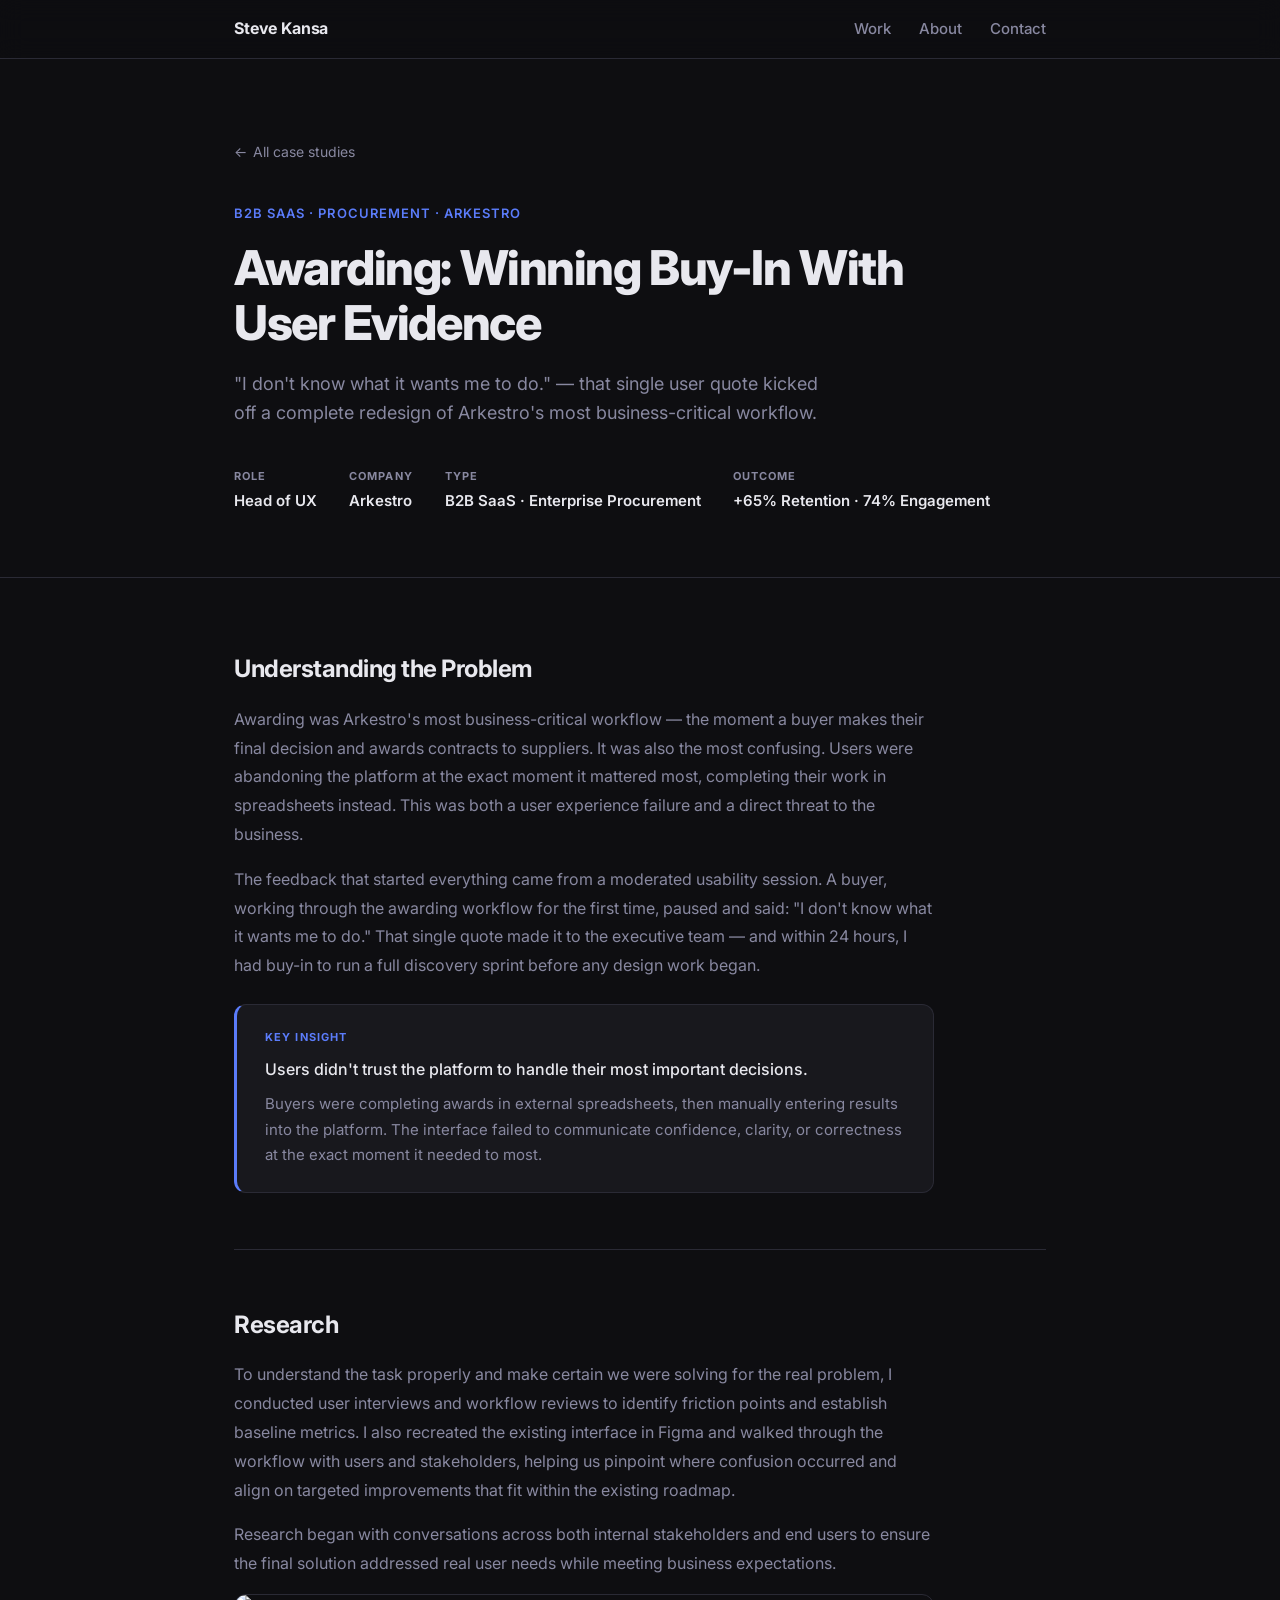
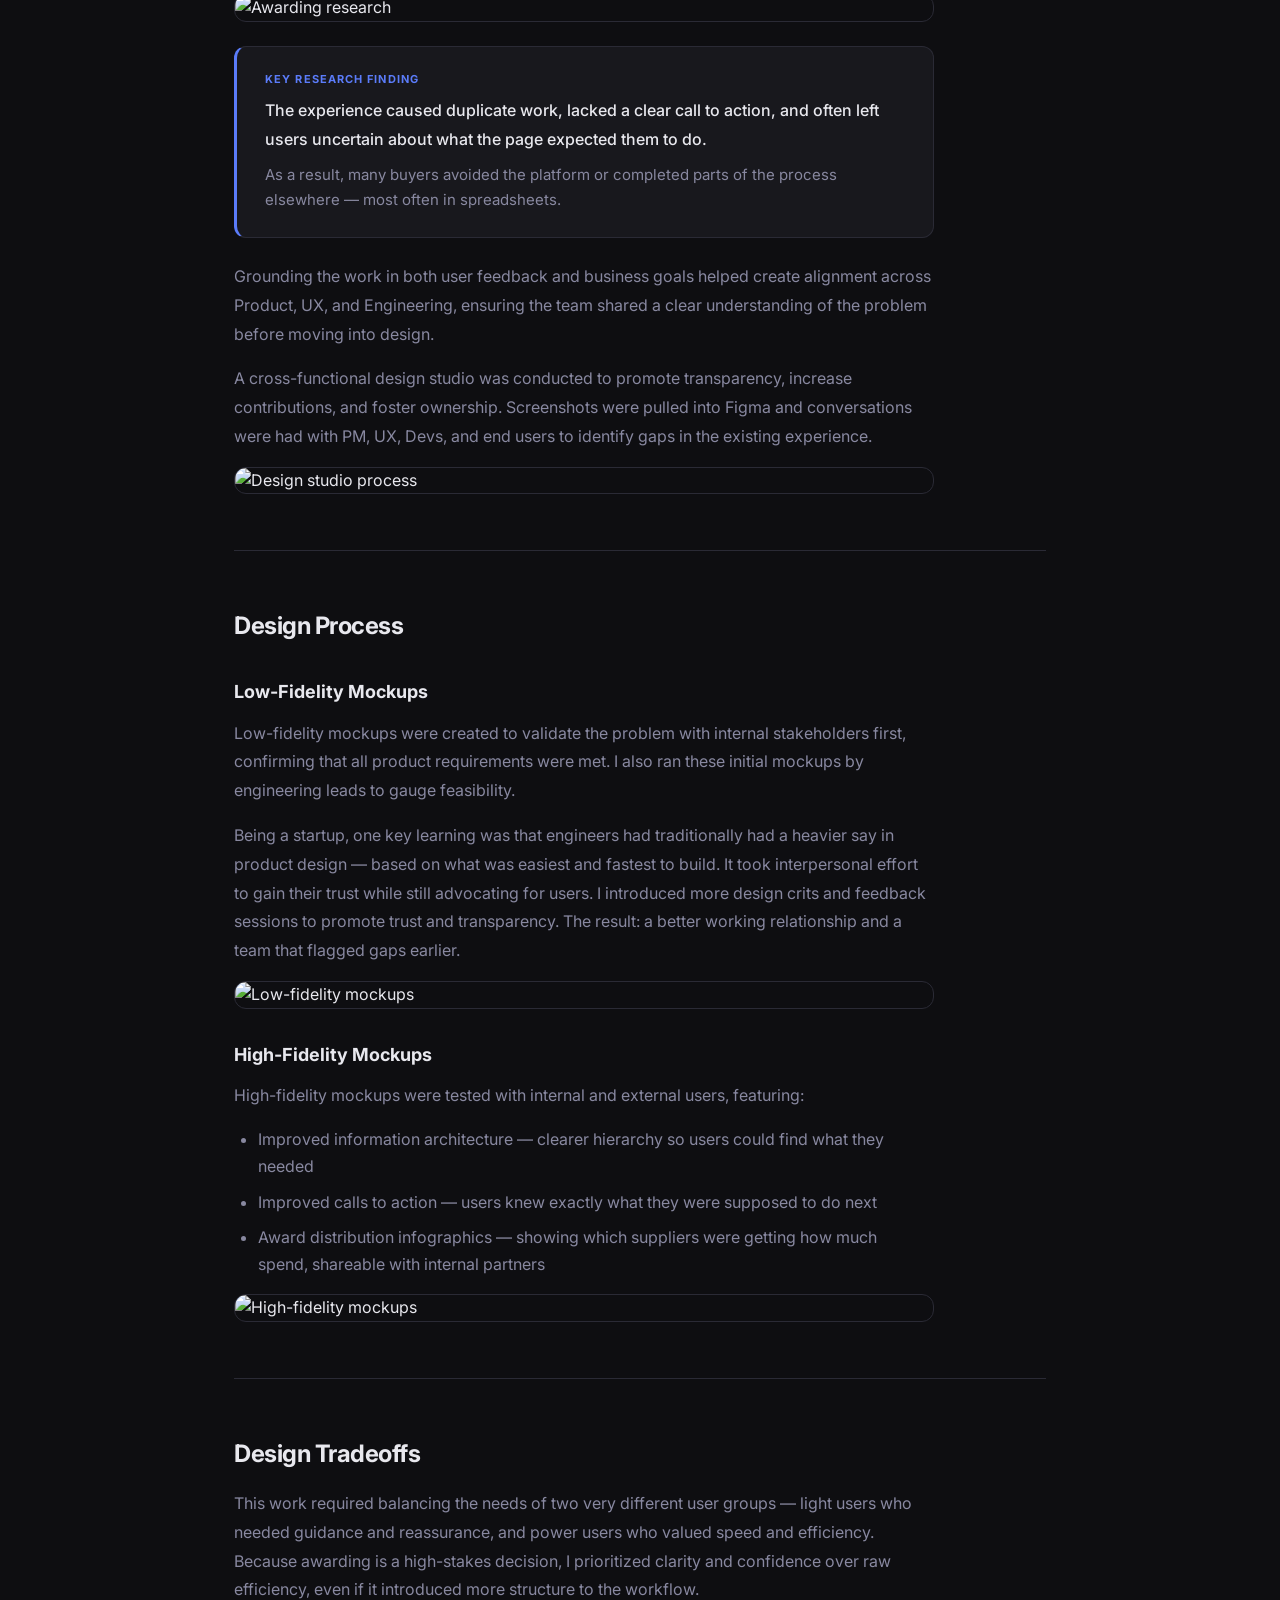
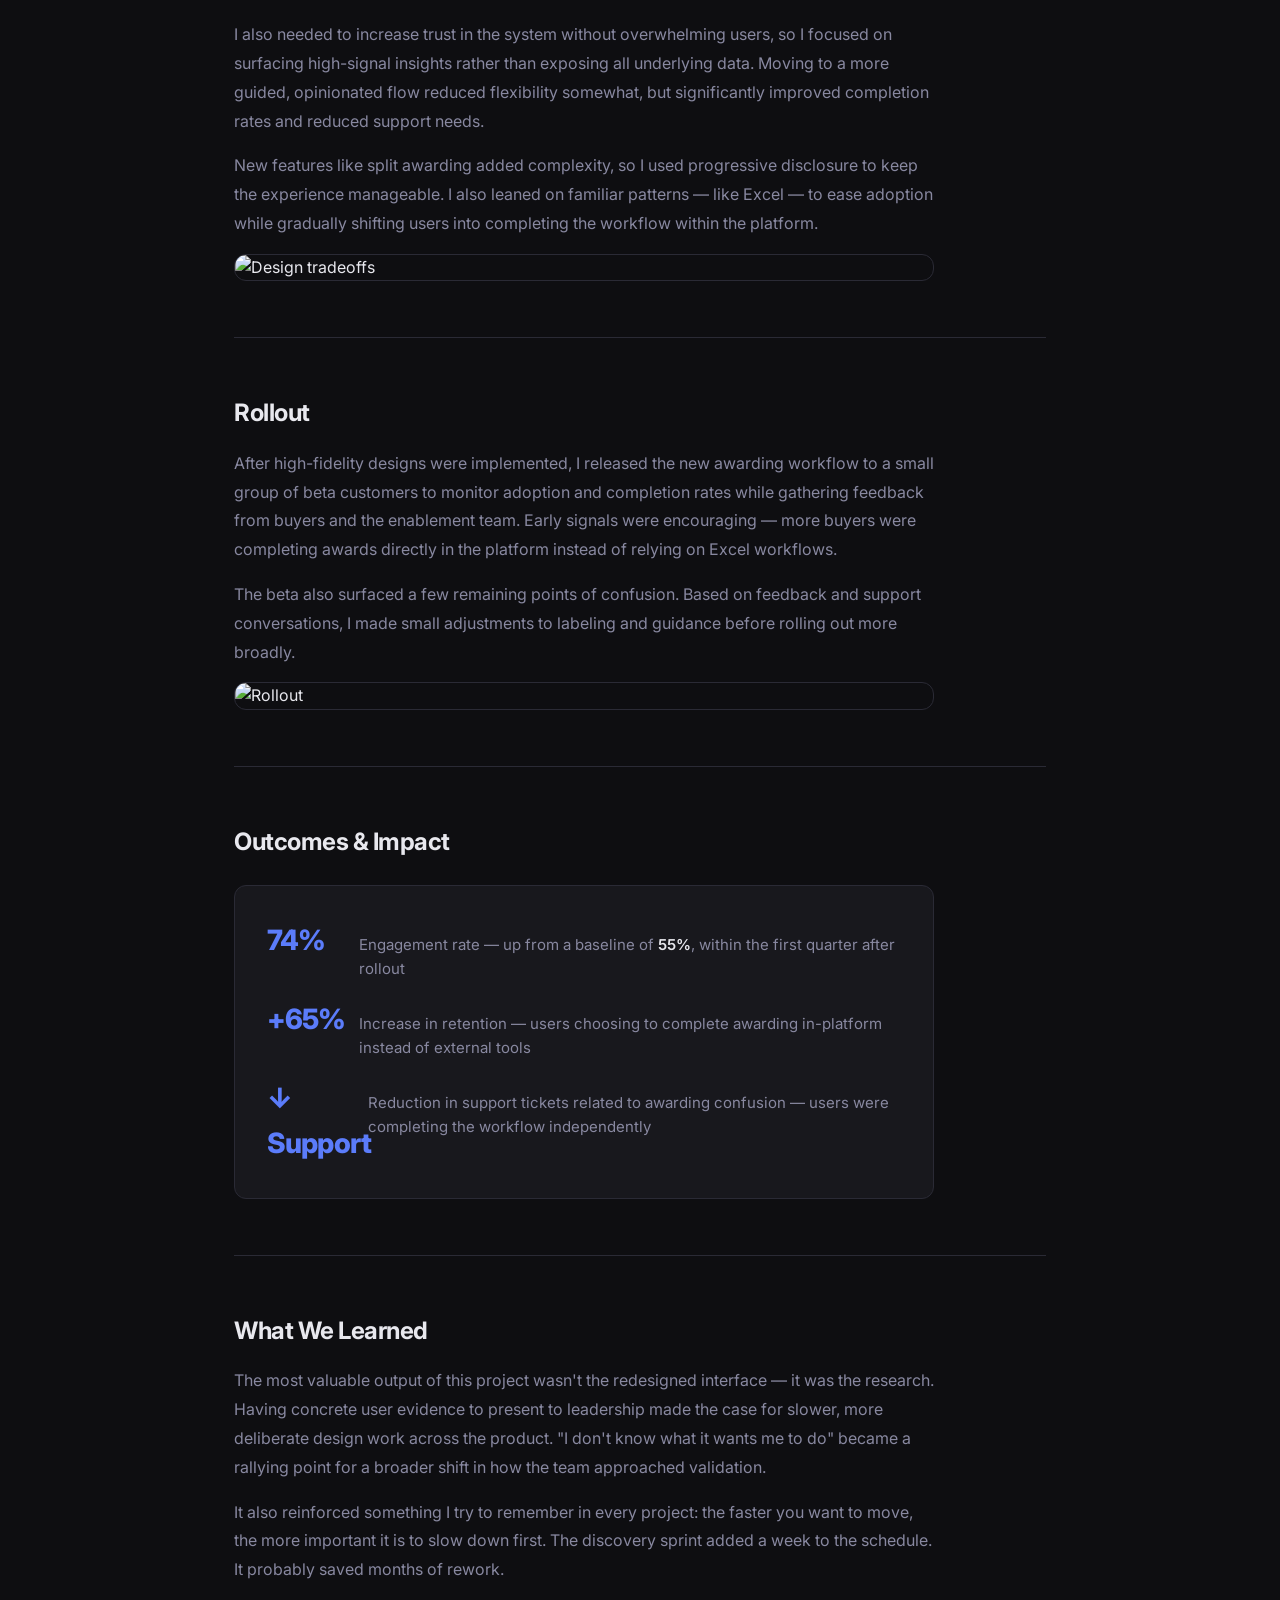
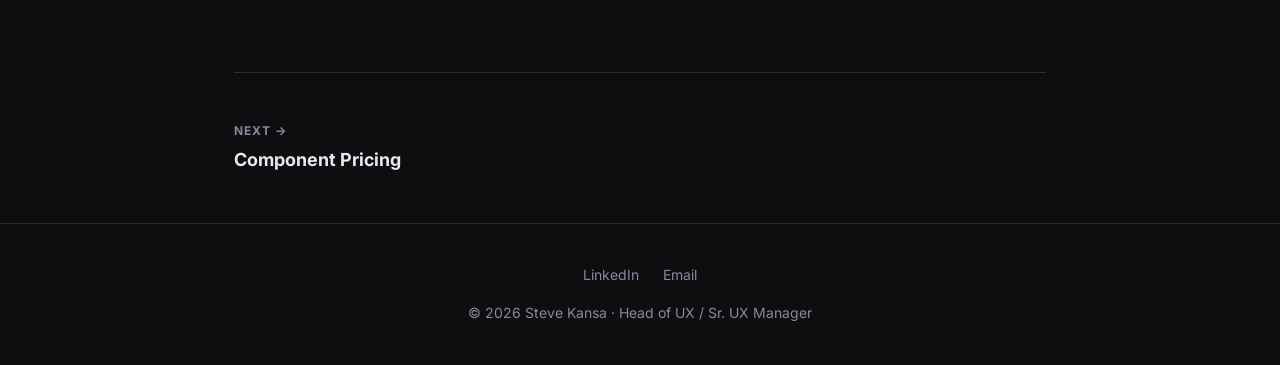
==== commit 80e64b14: "Fix awarding.html: use local image paths instead of broken UXfolio S3 URLs" ====
--- a/case-studies/awarding.html
+++ b/case-studies/awarding.html
@@ -4,7 +4,7 @@
   <meta charset="UTF-8" />
   <meta name="viewport" content="width=device-width, initial-scale=1.0" />
   <title>Awarding: Winning Buy-In With User Evidence — Steve Kansa</title>
-  <meta name="description" content="How I redesigned Arkestro's Awarding workflow to boost engagement 55%→74% and increase retention by 65% in the first quarter." />
+  <meta name="description" content="How a single user quote — 'I don't know what it wants me to do' — kicked off a complete redesign of Arkestro's most business-critical workflow." />
   <link rel="preconnect" href="https://fonts.googleapis.com" />
   <link rel="preconnect" href="https://fonts.gstatic.com" crossorigin />
   <link href="https://fonts.googleapis.com/css2?family=Inter:wght@400;500;600;700;800&display=swap" rel="stylesheet" />
@@ -27,7 +27,7 @@
     <div class="container">
       <a href="/" class="cs-back">All case studies</a>
       <div class="cs-eyebrow">B2B SaaS · Procurement · Arkestro</div>
-      <h1>Winning Buy-In With User Evidence: How 'Awarding' Boosted Retention and Engagement by 65%</h1>
+      <h1>Awarding: Winning Buy-In With User Evidence</h1>
       <p class="cs-subtitle">"I don't know what it wants me to do." — that single user quote kicked off a complete redesign of Arkestro's most business-critical workflow.</p>
       <div class="cs-meta-row">
         <div class="cs-meta-item">
@@ -44,35 +44,30 @@
         </div>
         <div class="cs-meta-item">
           <span class="cs-meta-label">Outcome</span>
-          <span class="cs-meta-value">Engagement 55%→74% · Retention +65%</span>
+          <span class="cs-meta-value">+65% Retention · 74% Engagement</span>
         </div>
       </div>
     </div>
   </section>
+
   <div class="cs-body">
     <div class="container">
 
-      <h2>Situation</h2>
-      <p>The Awarding experience allows buyers to select which supplier receives a contract. Despite being a critical step in the procurement workflow, the feature had low adoption and frequent user confusion. Support tickets were high and the enablement team was spending significant time helping users through this part of the process.</p>
-      <p>The interface had originally been built quickly before the company had dedicated UX resources. As a result, the page lacked a clear information hierarchy, the primary call to action was vague, and users often didn't trust the returned results. Buyers also had little visibility into what would happen after awarding a supplier, creating hesitation during a high-stakes decision.</p>
-      <p>Because the workflow didn't align with how buyers actually worked, many continued managing decisions in Excel-based tools — creating duplicate work by entering the same information in multiple places.</p>
+      <h2>Understanding the Problem</h2>
+      <p>Awarding was Arkestro's most business-critical workflow — the moment a buyer makes their final decision and awards contracts to suppliers. It was also the most confusing. Users were abandoning the platform at the exact moment it mattered most, completing their work in spreadsheets instead. This was both a user experience failure and a direct threat to the business.</p>
+      <p>The feedback that started everything came from a moderated usability session. A buyer, working through the awarding workflow for the first time, paused and said: "I don't know what it wants me to do." That single quote made it to the executive team — and within 24 hours, I had buy-in to run a full discovery sprint before any design work began.</p>
 
-      <h2>Task</h2>
-      <p>My goal was to identify the sources of friction and redesign the awarding workflow so buyers could confidently complete the process within the platform.</p>
-      <p>In parallel, I worked with Product and stakeholders to define the business metrics for success. The initiative aimed to:</p>
-      <ul>
-        <li>Increase platform adoption</li>
-        <li>Increase repeat usage</li>
-        <li>Drive more spend through the platform</li>
-        <li>Reduce the number of support sessions</li>
-        <li>Enable split awarding</li>
-      </ul>
+      <div class="finding">
+        <div class="finding-label">Key Insight</div>
+        <p>Users didn't trust the platform to handle their most important decisions.</p>
+        <span>Buyers were completing awards in external spreadsheets, then manually entering results into the platform. The interface failed to communicate confidence, clarity, or correctness at the exact moment it needed to most.</span>
+      </div>
 
       <h2>Research</h2>
       <p>To understand the task properly and make certain we were solving for the real problem, I conducted user interviews and workflow reviews to identify friction points and establish baseline metrics. I also recreated the existing interface in Figma and walked through the workflow with users and stakeholders, helping us pinpoint where confusion occurred and align on targeted improvements that fit within the existing roadmap.</p>
       <p>Research began with conversations across both internal stakeholders and end users to ensure the final solution addressed real user needs while meeting business expectations.</p>
 
-      <img class="cs-img" src="https://uxfolio-prod.s3.us-east-1.amazonaws.com/61bf941ed981a20003b40403/Y0IAjgvidwU94X1q.png" alt="Awarding research" loading="lazy" />
+      <img class="cs-img" src="images/awarding/research.png" alt="Awarding research" loading="lazy" />
 
       <div class="finding">
         <div class="finding-label">Key Research Finding</div>
@@ -83,7 +78,7 @@
       <p>Grounding the work in both user feedback and business goals helped create alignment across Product, UX, and Engineering, ensuring the team shared a clear understanding of the problem before moving into design.</p>
       <p>A cross-functional design studio was conducted to promote transparency, increase contributions, and foster ownership. Screenshots were pulled into Figma and conversations were had with PM, UX, Devs, and end users to identify gaps in the existing experience.</p>
 
-      <img class="cs-img" src="https://uxfolio-prod.s3.us-east-1.amazonaws.com/61bf941ed981a20003b40403/iO42KTa7IrHR4viw.png" alt="Design studio process" loading="lazy" />
+      <img class="cs-img" src="images/awarding/design-studio.png" alt="Design studio process" loading="lazy" />
 
       <h2>Design Process</h2>
 
@@ -91,7 +86,7 @@
       <p>Low-fidelity mockups were created to validate the problem with internal stakeholders first, confirming that all product requirements were met. I also ran these initial mockups by engineering leads to gauge feasibility.</p>
       <p>Being a startup, one key learning was that engineers had traditionally had a heavier say in product design — based on what was easiest and fastest to build. It took interpersonal effort to gain their trust while still advocating for users. I introduced more design crits and feedback sessions to promote trust and transparency. The result: a better working relationship and a team that flagged gaps earlier.</p>
 
-      <img class="cs-img" src="https://uxfolio-prod.s3.us-east-1.amazonaws.com/61bf941ed981a20003b40403/1ua84RLcE1wvJScm.png" alt="Low-fidelity mockups" loading="lazy" />
+      <img class="cs-img" src="images/awarding/lo-fi-mockups.png" alt="Low-fidelity mockups" loading="lazy" />
 
       <h3>High-Fidelity Mockups</h3>
       <p>High-fidelity mockups were tested with internal and external users, featuring:</p>
@@ -101,20 +96,20 @@
         <li>Award distribution infographics — showing which suppliers were getting how much spend, shareable with internal partners</li>
       </ul>
 
-      <img class="cs-img" src="https://uxfolio-prod.s3.us-east-1.amazonaws.com/61bf941ed981a20003b40403/A0di0B2oEUiCBGfC.png" alt="High-fidelity mockups" loading="lazy" />
+      <img class="cs-img" src="images/awarding/hi-fi-mockups.png" alt="High-fidelity mockups" loading="lazy" />
 
       <h2>Design Tradeoffs</h2>
       <p>This work required balancing the needs of two very different user groups — light users who needed guidance and reassurance, and power users who valued speed and efficiency. Because awarding is a high-stakes decision, I prioritized clarity and confidence over raw efficiency, even if it introduced more structure to the workflow.</p>
       <p>I also needed to increase trust in the system without overwhelming users, so I focused on surfacing high-signal insights rather than exposing all underlying data. Moving to a more guided, opinionated flow reduced flexibility somewhat, but significantly improved completion rates and reduced support needs.</p>
       <p>New features like split awarding added complexity, so I used progressive disclosure to keep the experience manageable. I also leaned on familiar patterns — like Excel — to ease adoption while gradually shifting users into completing the workflow within the platform.</p>
 
-      <img class="cs-img" src="https://uxfolio-prod.s3.us-east-1.amazonaws.com/61bf941ed981a20003b40403/iv4S5GEq84fRQnhw.png" alt="Design tradeoffs" loading="lazy" />
+      <img class="cs-img" src="images/awarding/design-tradeoffs.png" alt="Design tradeoffs" loading="lazy" />
 
       <h2>Rollout</h2>
       <p>After high-fidelity designs were implemented, I released the new awarding workflow to a small group of beta customers to monitor adoption and completion rates while gathering feedback from buyers and the enablement team. Early signals were encouraging — more buyers were completing awards directly in the platform instead of relying on Excel workflows.</p>
       <p>The beta also surfaced a few remaining points of confusion. Based on feedback and support conversations, I made small adjustments to labeling and guidance before rolling out more broadly.</p>
 
-      <img class="cs-img" src="https://uxfolio-prod.s3.us-east-1.amazonaws.com/61bf941ed981a20003b40403/7wKEv2FlROMSGeai.png" alt="Rollout" loading="lazy" />
+      <img class="cs-img" src="images/awarding/rollout.png" alt="Rollout" loading="lazy" />
 
       <h2>Outcomes &amp; Impact</h2>
       <div class="outcomes">
@@ -127,26 +122,22 @@
           <span class="outcome-desc">Increase in retention — users choosing to complete awarding in-platform instead of external tools</span>
         </div>
         <div class="outcome-stat">
-          <span class="outcome-num">↑ ML</span>
-          <span class="outcome-desc">More awarding events fed the platform's machine learning models, making recommendations more accurate and actionable</span>
+          <span class="outcome-num">↓ Support</span>
+          <span class="outcome-desc">Reduction in support tickets related to awarding confusion — users were completing the workflow independently</span>
         </div>
       </div>
 
       <h2>What We Learned</h2>
-      <p>Better metrics gathering was needed to show quantitative changes after feature rollout. From this project, we identified new metrics to use when starting future initiatives: average time to complete an award, number of support tickets, and amount of spend through the platform.</p>
-      <p>This was also the single largest feature the company had introduced to that point. We identified gaps in how the balanced team of Product, UX, and Engineering worked and immediately set about changing things — including color-coded Figma files to show dev-ready status at a glance, and pre-refinement meetings with UX, PM, and a Dev lead to balance desirability and feasibility.</p>
+      <p>The most valuable output of this project wasn't the redesigned interface — it was the research. Having concrete user evidence to present to leadership made the case for slower, more deliberate design work across the product. "I don't know what it wants me to do" became a rallying point for a broader shift in how the team approached validation.</p>
+      <p>It also reinforced something I try to remember in every project: the faster you want to move, the more important it is to slow down first. The discovery sprint added a week to the schedule. It probably saved months of rework.</p>
 
     </div>
   </div>
 
   <div class="container">
     <div class="cs-nav">
-      <a href="/">
-        <div class="cs-nav-label">← Back to</div>
-        <div class="cs-nav-title">All case studies</div>
-      </a>
-      <a href="component-pricing.html" class="cs-nav-next">
-        <div class="cs-nav-label">Next →</div>
+      <a href="component-pricing.html">
+        <div class="cs-nav-label">Next &#8594;</div>
         <div class="cs-nav-title">Component Pricing</div>
       </a>
     </div>
@@ -158,97 +149,9 @@
         <a href="https://www.linkedin.com/in/steve-kansa-12b8a84/" target="_blank" rel="noopener">LinkedIn</a>
         <a href="mailto:stkansa@gmail.com">Email</a>
       </div>
-      <p>© 2026 Steve Kansa · Head of UX / Sr. UX Manager</p>
+      <p>&#169; 2026 Steve Kansa &middot; Head of UX / Sr. UX Manager</p>
     </div>
   </footer>
 
 </body>
 </html>
-<!DOCTYPE html>
-<html lang="en">
-<head>
-  <meta charset="UTF-8" />
-  <meta name="viewport" content="width=device-width, initial-scale=1.0" />
-  <title>Awarding: Winning Buy-In With User Evidence — Steve Kansa</title>
-  <meta name="description" content="How I redesigned Arkestro's Awarding workflow to boost engagement 55%→74% and increase retention by 65% in the first quarter." />
-  <link rel="preconnect" href="https://fonts.googleapis.com" />
-  <link rel="preconnect" href="https://fonts.gstatic.com" crossorigin />
-  <link href="https://fonts.googleapis.com/css2?family=Inter:wght@400;500;600;700;800&display=swap" rel="stylesheet" />
-  <link rel="stylesheet" href="../css/style.css" />
-</head>
-<body>
-  <nav>
-    <div class="nav-inner">
-      <a href="/" class="nav-logo">Steve Kansa</a>
-      <div class="nav-links">
-        <a href="/#work">Work</a><a href="/#about">About</a><a href="mailto:stkansa@gmail.com">Contact</a>
-      </div>
-    </div>
-  </nav>
-  <section class="cs-hero">
-    <div class="container">
-      <a href="/" class="cs-back">All case studies</a>
-      <div class="cs-eyebrow">B2B SaaS · Procurement · Arkestro</div>
-      <h1>Winning Buy-In With User Evidence: How 'Awarding' Boosted Retention and Engagement by 65%</h1>
-      <p class="cs-subtitle">"I don't know what it wants me to do." — that single user quote kicked off a complete redesign of Arkestro's most business-critical workflow.</p>
-      <div class="cs-meta-row">
-        <div class="cs-meta-item"><span class="cs-meta-label">Role</span><span class="cs-meta-value">Head of UX</span></div>
-        <div class="cs-meta-item"><span class="cs-meta-label">Company</span><span class="cs-meta-value">Arkestro</span></div>
-        <div class="cs-meta-item"><span class="cs-meta-label">Type</span><span class="cs-meta-value">B2B SaaS · Enterprise Procurement</span></div>
-        <div class="cs-meta-item"><span class="cs-meta-label">Outcome</span><span class="cs-meta-value">Engagement 55%→74% · Retention +65%</span></div>
-      </div>
-    </div>
-  </section>
-  <div class="cs-body">
-    <div class="container">
-      <h2>Situation</h2>
-      <p>The Awarding experience allows buyers to select which supplier receives a contract. Despite being a critical step in the procurement workflow, the feature had low adoption and frequent user confusion. Support tickets were high and the enablement team was spending significant time helping users through this part of the process.</p>
-      <p>The interface had originally been built quickly before the company had dedicated UX resources. The page lacked a clear information hierarchy, the primary call to action was vague, and users often didn't trust the returned results. Buyers also had little visibility into what would happen after awarding a supplier, creating hesitation during a high-stakes decision.</p>
-      <p>Because the workflow didn't align with how buyers actually worked, many continued managing decisions in Excel-based tools — creating duplicate work by entering the same information in multiple places.</p>
-      <h2>Task</h2>
-      <p>My goal was to identify the sources of friction and redesign the awarding workflow so buyers could confidently complete the process within the platform. The initiative aimed to: increase platform adoption, increase repeat usage, drive more spend through the platform, reduce support sessions, and enable split awarding.</p>
-      <h2>Research</h2>
-      <p>I conducted user interviews and workflow reviews to identify friction points and establish baseline metrics. I recreated the existing interface in Figma and walked through the workflow with users and stakeholders, helping pinpoint where confusion occurred and align on targeted improvements.</p>
-      <div class="finding">
-        <div class="finding-label">Key Research Finding</div>
-        <p>The experience caused duplicate work, lacked a clear call to action, and often left users uncertain about what the page expected them to do.</p>
-        <span>As a result, many buyers avoided the platform or completed parts of the process elsewhere — most often in spreadsheets.</span>
-      </div>
-      <p>A cross-functional design studio was conducted with PM, UX, Devs, and end users to identify gaps in the existing experience and promote shared ownership of the solution.</p>
-      <h2>Design Process</h2>
-      <h3>Low-Fidelity Mockups</h3>
-      <p>Low-fidelity mockups validated the problem with internal stakeholders first. A key learning: engineers had traditionally had heavy influence on product design based on what was easiest to build. I introduced more design crits and feedback sessions to build trust while still advocating for users. The result was a better working relationship and a team that flagged gaps earlier.</p>
-      <h3>High-Fidelity Mockups</h3>
-      <p>High-fidelity mockups were tested with internal and external users, featuring: improved information architecture with clearer hierarchy, improved calls to action so users knew exactly what to do next, and award distribution infographics showing which suppliers were getting how much spend.</p>
-      <h2>Design Tradeoffs</h2>
-      <p>This work required balancing two very different user groups — light users who needed guidance and reassurance, and power users who valued speed. Because awarding is a high-stakes decision, I prioritized clarity and confidence over raw efficiency.</p>
-      <p>I focused on surfacing high-signal insights rather than exposing all underlying data. Moving to a more guided flow reduced flexibility somewhat, but significantly improved completion rates. New features like split awarding added complexity, so I used progressive disclosure to keep the experience manageable.</p>
-      <h2>Rollout</h2>
-      <p>After high-fidelity designs were implemented, I released the new awarding workflow to a small beta group to monitor adoption and gather feedback. Early signals were encouraging — more buyers were completing awards directly in the platform instead of relying on Excel workflows. Based on feedback, I made small adjustments to labeling and guidance before rolling out more broadly.</p>
-      <h2>Outcomes &amp; Impact</h2>
-      <div class="outcomes">
-        <div class="outcome-stat"><span class="outcome-num">74%</span><span class="outcome-desc">Engagement rate — up from a baseline of <strong>55%</strong>, within the first quarter after rollout</span></div>
-        <div class="outcome-stat"><span class="outcome-num">+65%</span><span class="outcome-desc">Increase in retention — users choosing to complete awarding in-platform instead of external tools</span></div>
-        <div class="outcome-stat"><span class="outcome-num">↑ ML</span><span class="outcome-desc">More awarding events fed the platform's machine learning models, making recommendations more accurate and actionable</span></div>
-      </div>
-      <h2>What We Learned</h2>
-      <p>Better metrics gathering was needed to show quantitative changes after feature rollout. We identified new metrics for future initiatives: average time to complete an award, number of support tickets, and amount of spend through the platform. We also identified gaps in how Product, UX, and Engineering worked together — and immediately set about fixing them with color-coded Figma files and pre-refinement meetings.</p>
-    </div>
-  </div>
-  <div class="container">
-    <div class="cs-nav">
-      <a href="/"><div class="cs-nav-label">← Back to</div><div class="cs-nav-title">All case studies</div></a>
-      <a href="component-pricing.html" class="cs-nav-next"><div class="cs-nav-label">Next →</div><div class="cs-nav-title">Component Pricing</div></a>
-    </div>
-  </div>
-  <footer>
-    <div class="container">
-      <div class="footer-links">
-        <a href="https://www.linkedin.com/in/steve-kansa-12b8a84/" target="_blank" rel="noopener">LinkedIn</a>
-        <a href="mailto:stkansa@gmail.com">Email</a>
-      </div>
-      <p>© 2026 Steve Kansa · Head of UX / Sr. UX Manager</p>
-    </div>
-  </footer>
-</body>
-</html>
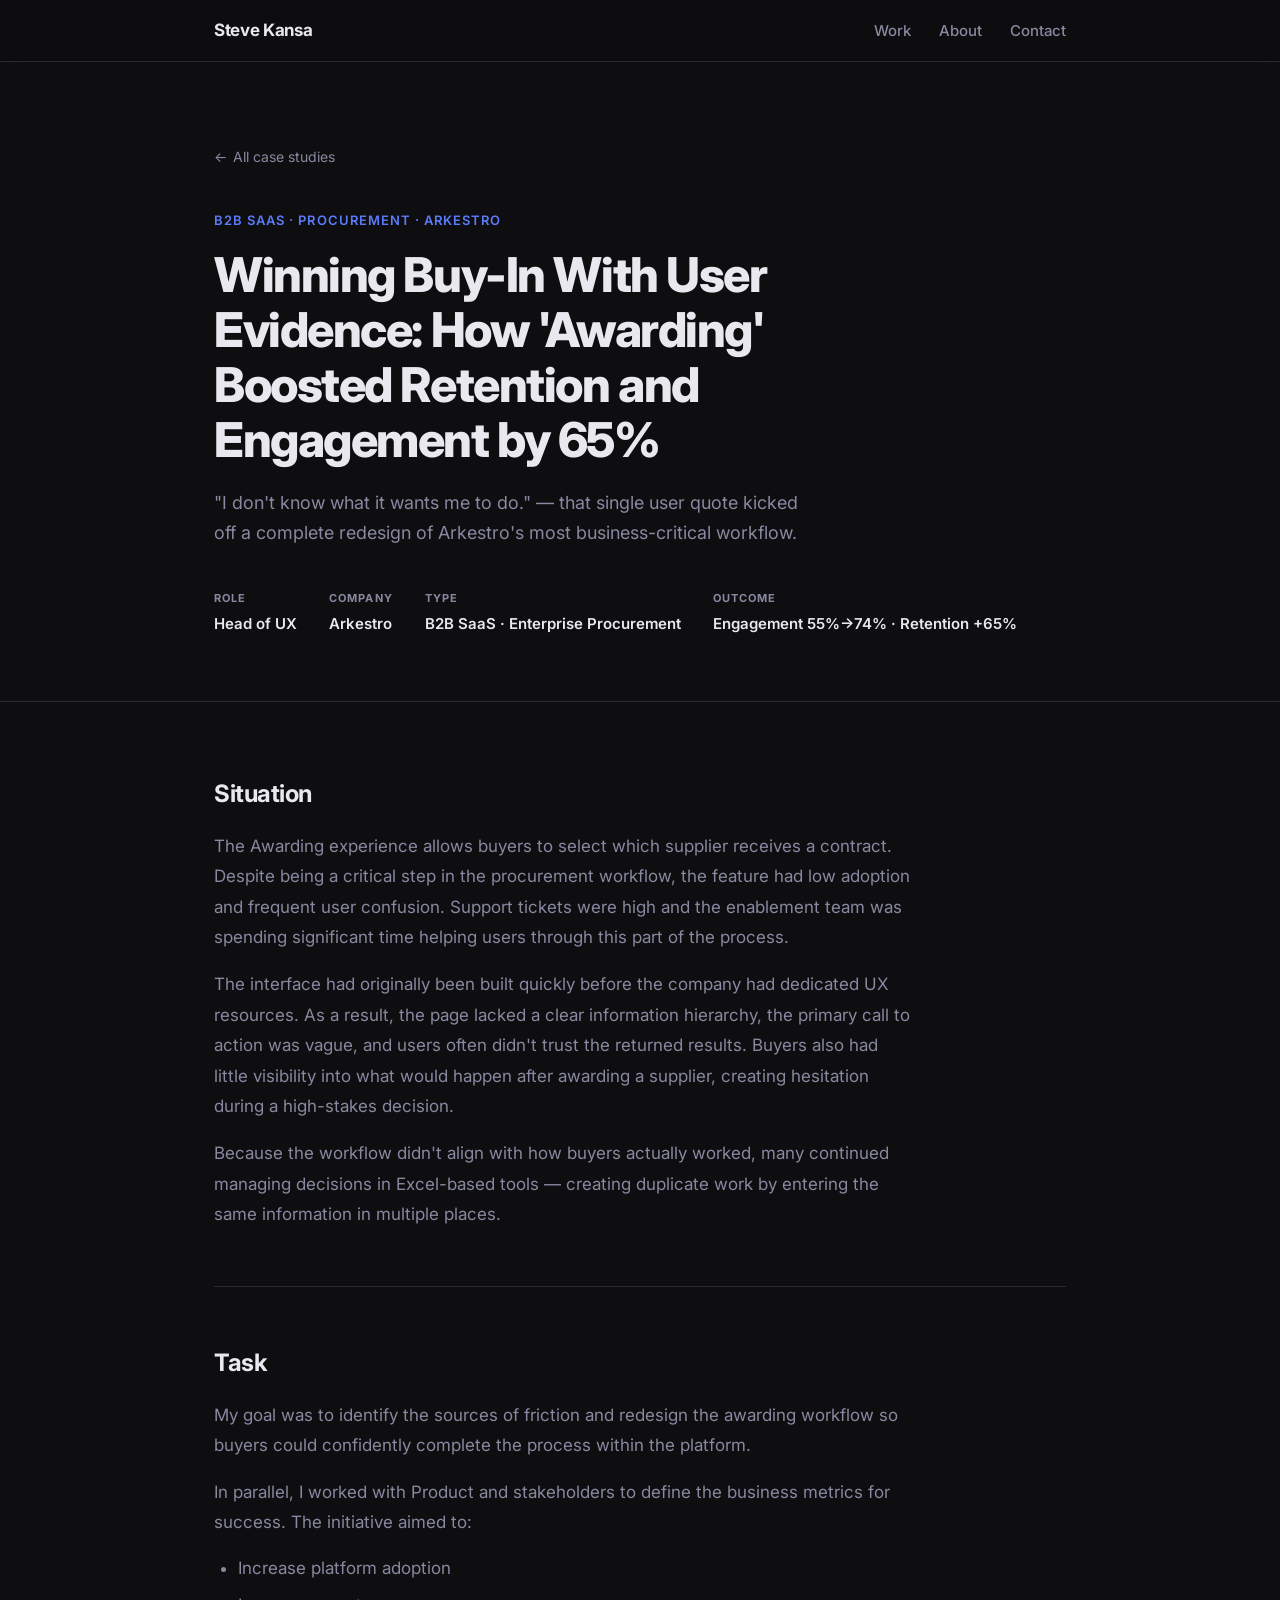
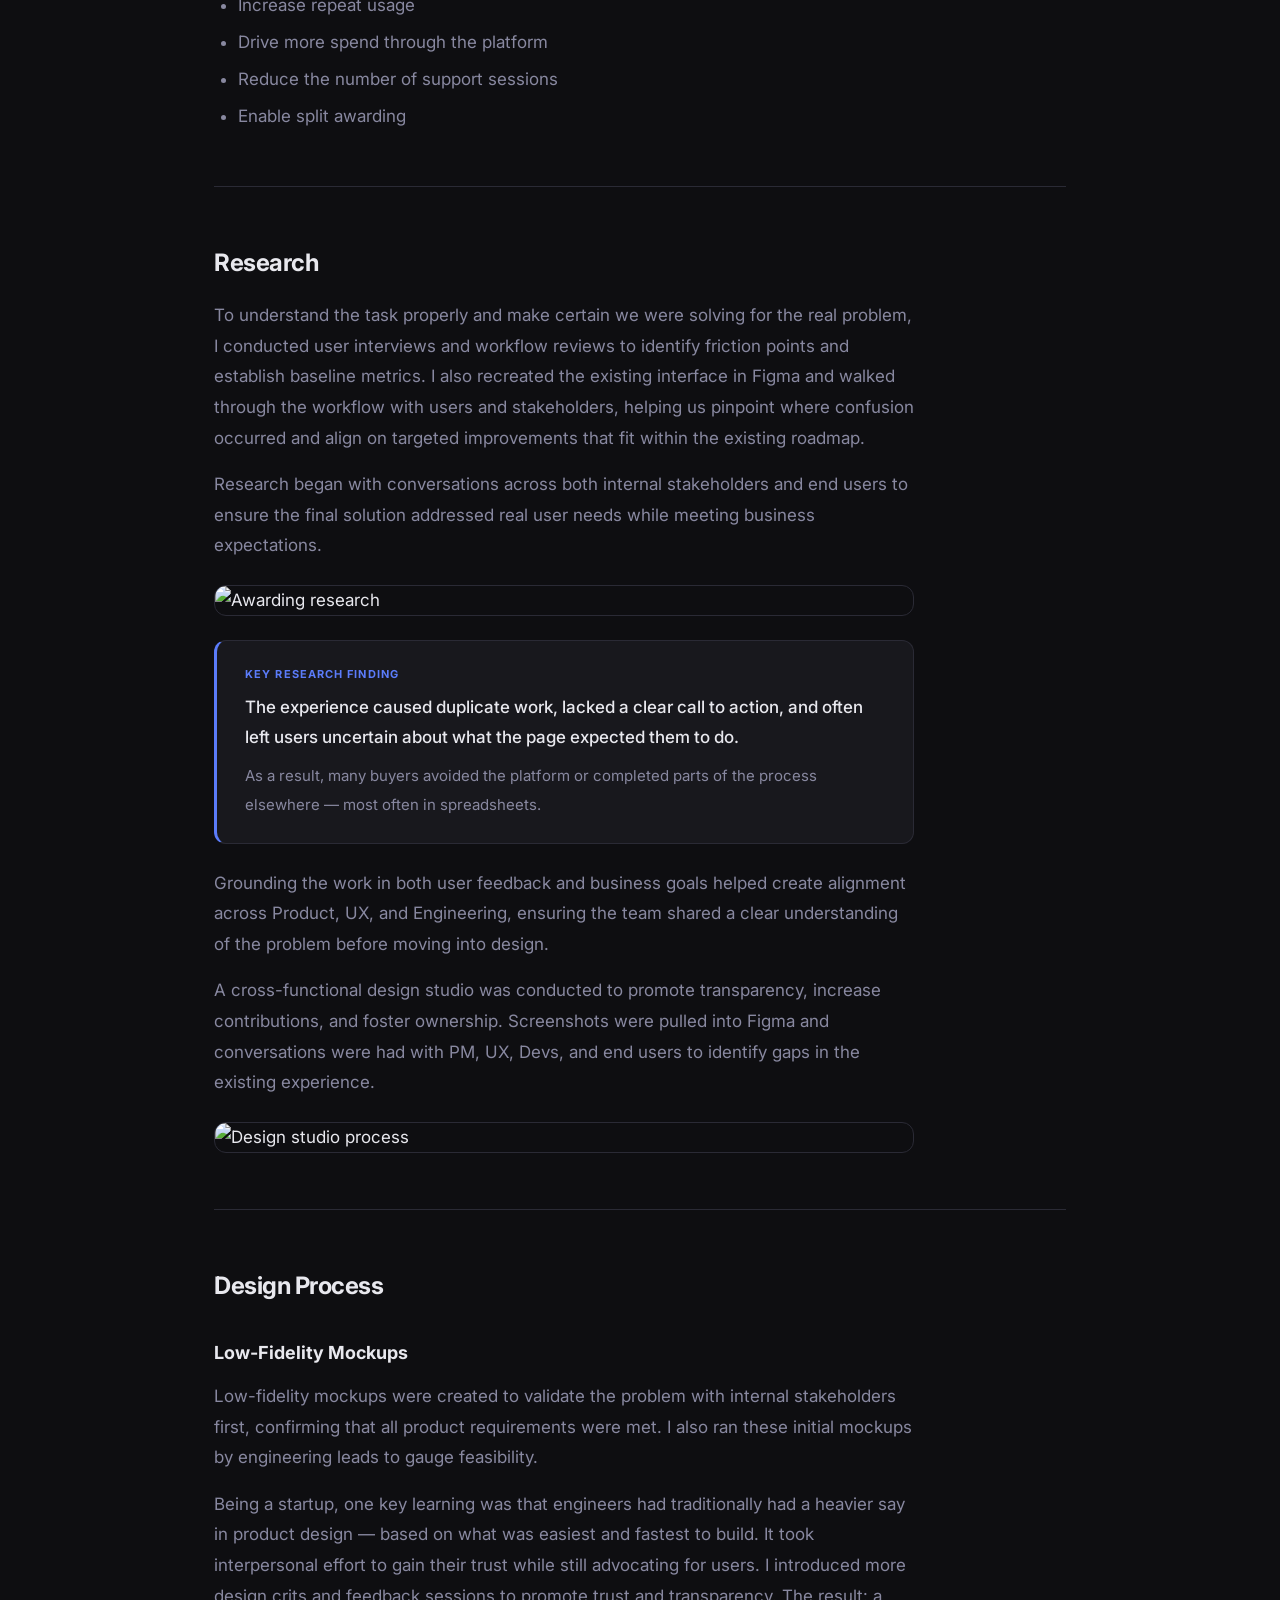
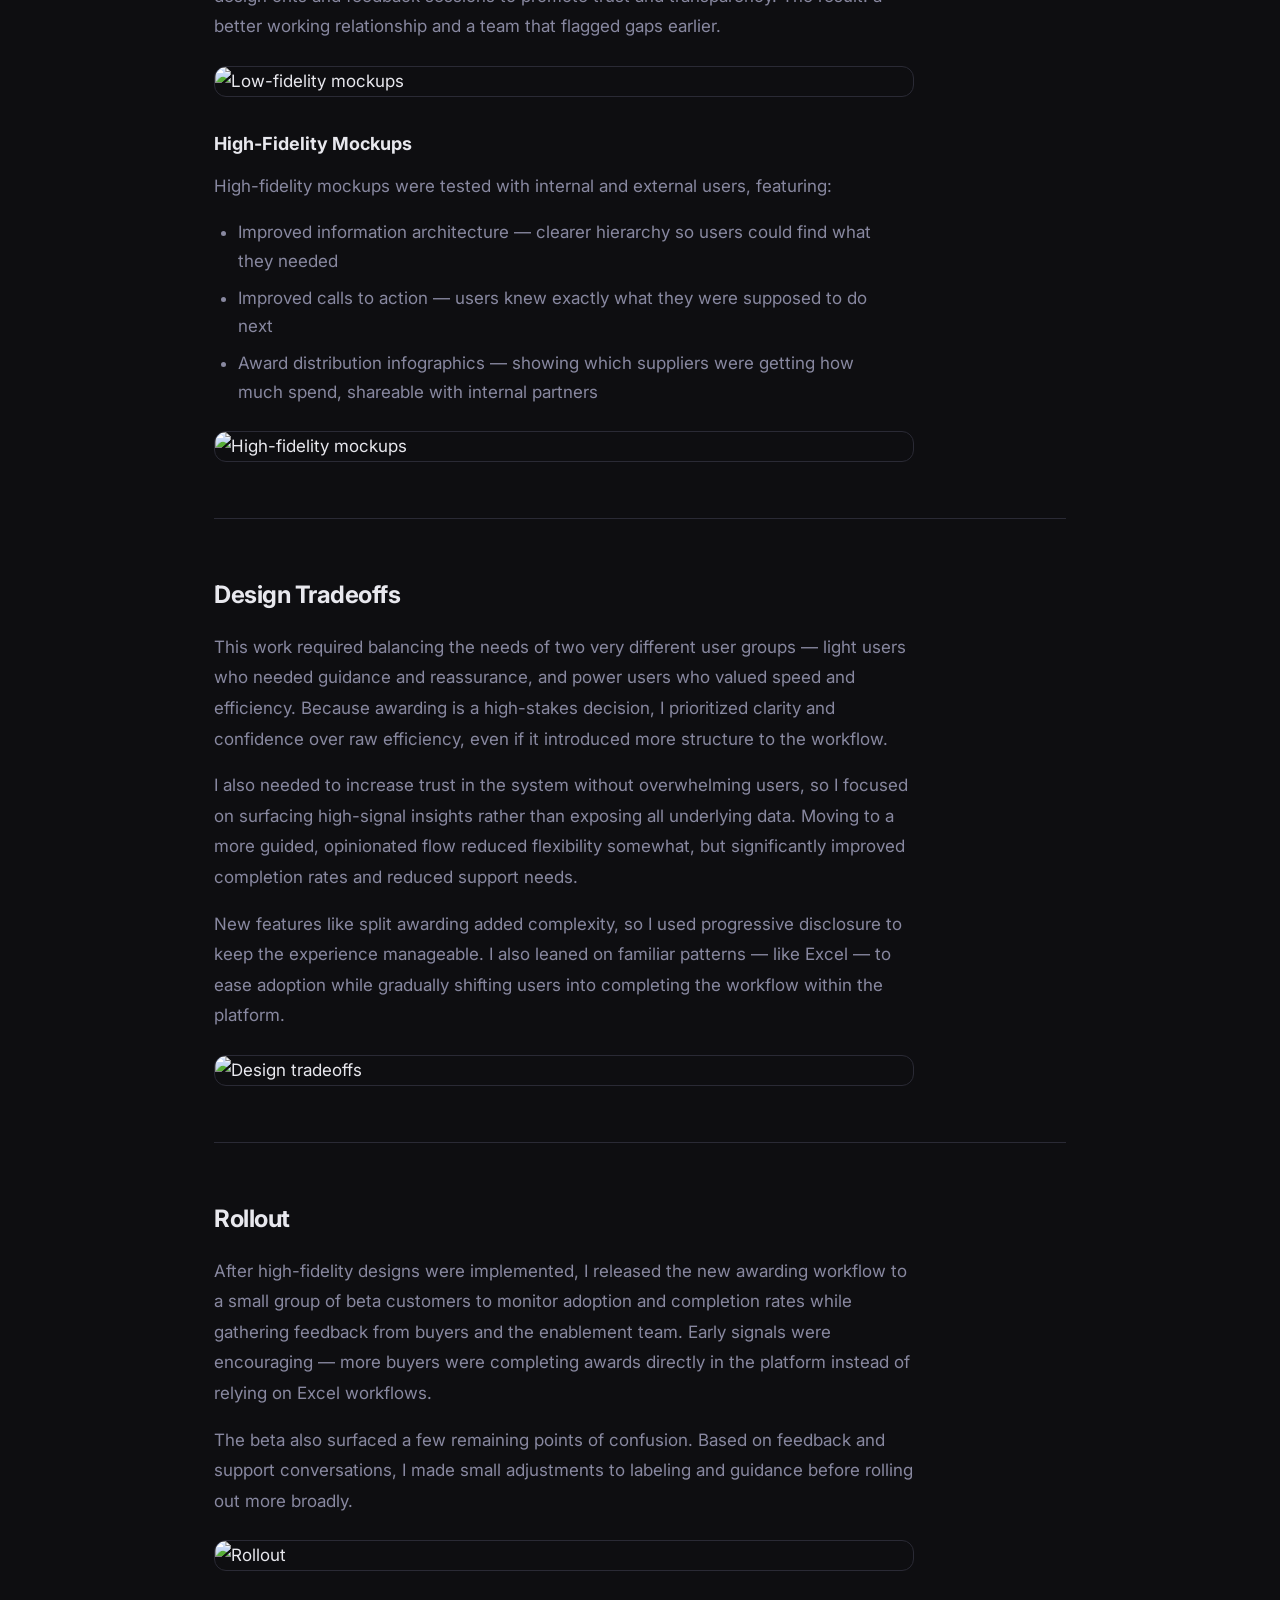
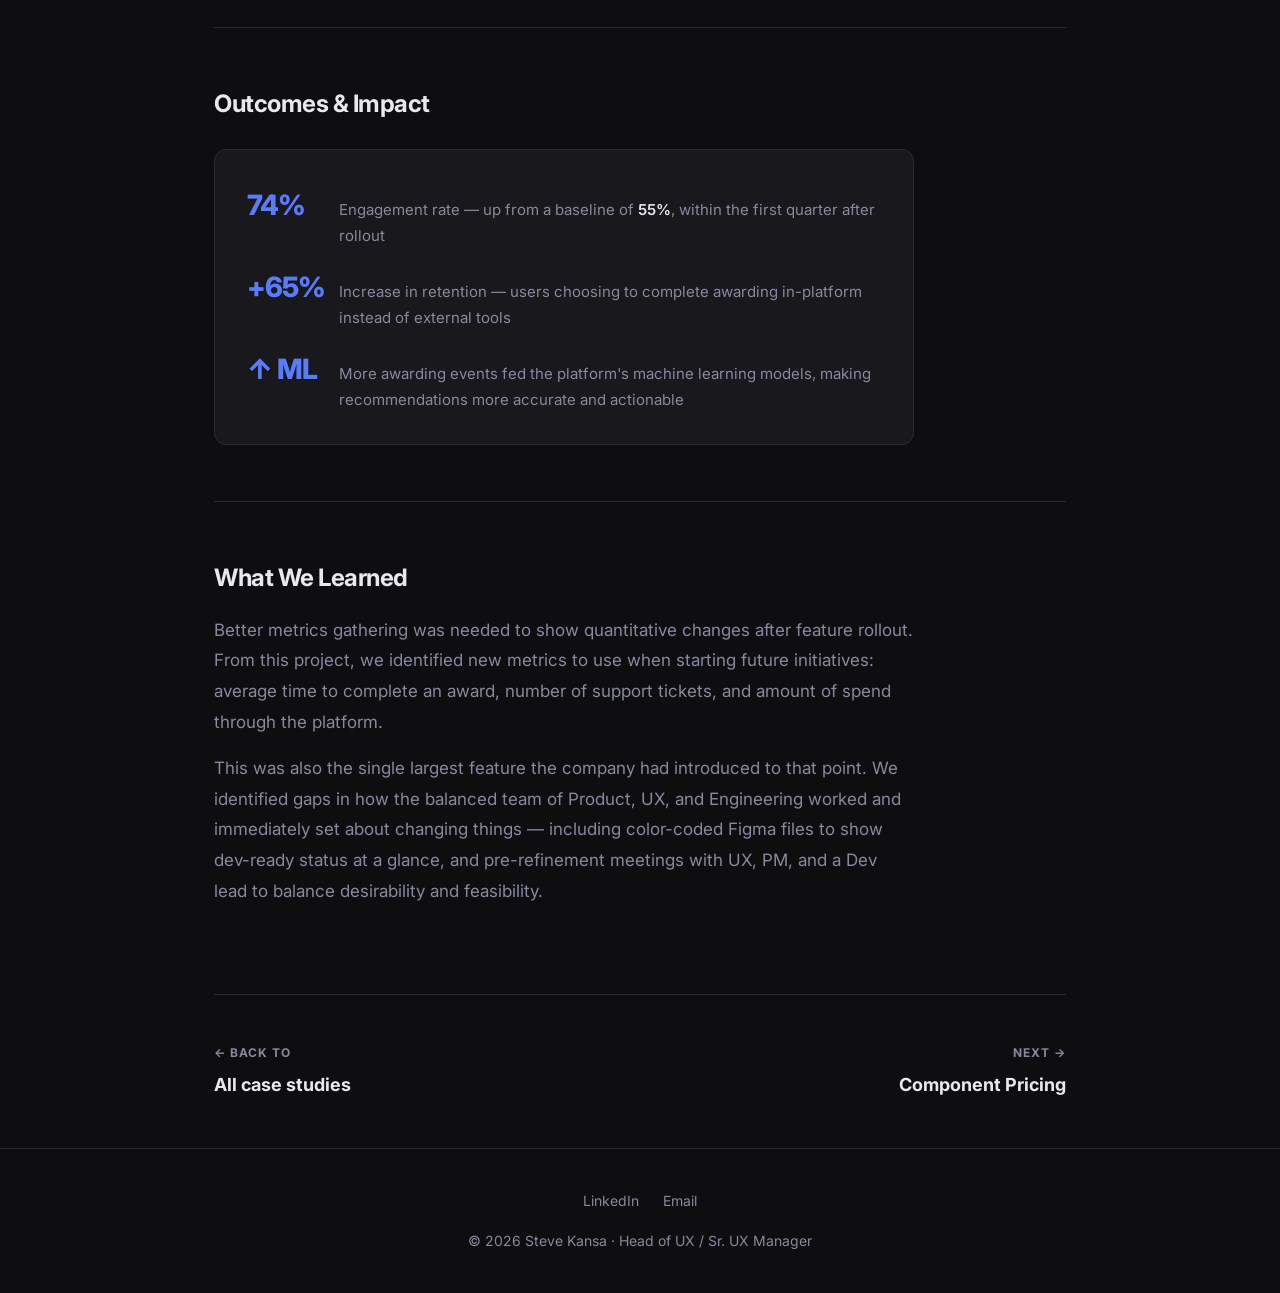
==== commit 63f564b9: "Update awarding.html" ====
--- a/case-studies/awarding.html
+++ b/case-studies/awarding.html
@@ -4,7 +4,7 @@
   <meta charset="UTF-8" />
   <meta name="viewport" content="width=device-width, initial-scale=1.0" />
   <title>Awarding: Winning Buy-In With User Evidence — Steve Kansa</title>
-  <meta name="description" content="How a single user quote — 'I don't know what it wants me to do' — kicked off a complete redesign of Arkestro's most business-critical workflow." />
+  <meta name="description" content="How I redesigned Arkestro's Awarding workflow to boost engagement 55%→74% and increase retention by 65% in the first quarter." />
   <link rel="preconnect" href="https://fonts.googleapis.com" />
   <link rel="preconnect" href="https://fonts.gstatic.com" crossorigin />
   <link href="https://fonts.googleapis.com/css2?family=Inter:wght@400;500;600;700;800&display=swap" rel="stylesheet" />
@@ -27,7 +27,7 @@
     <div class="container">
       <a href="/" class="cs-back">All case studies</a>
       <div class="cs-eyebrow">B2B SaaS · Procurement · Arkestro</div>
-      <h1>Awarding: Winning Buy-In With User Evidence</h1>
+      <h1>Winning Buy-In With User Evidence: How 'Awarding' Boosted Retention and Engagement by 65%</h1>
       <p class="cs-subtitle">"I don't know what it wants me to do." — that single user quote kicked off a complete redesign of Arkestro's most business-critical workflow.</p>
       <div class="cs-meta-row">
         <div class="cs-meta-item">
@@ -44,7 +44,7 @@
         </div>
         <div class="cs-meta-item">
           <span class="cs-meta-label">Outcome</span>
-          <span class="cs-meta-value">+65% Retention · 74% Engagement</span>
+          <span class="cs-meta-value">Engagement 55%→74% · Retention +65%</span>
         </div>
       </div>
     </div>
@@ -53,15 +53,21 @@
   <div class="cs-body">
     <div class="container">
 
-      <h2>Understanding the Problem</h2>
-      <p>Awarding was Arkestro's most business-critical workflow — the moment a buyer makes their final decision and awards contracts to suppliers. It was also the most confusing. Users were abandoning the platform at the exact moment it mattered most, completing their work in spreadsheets instead. This was both a user experience failure and a direct threat to the business.</p>
-      <p>The feedback that started everything came from a moderated usability session. A buyer, working through the awarding workflow for the first time, paused and said: "I don't know what it wants me to do." That single quote made it to the executive team — and within 24 hours, I had buy-in to run a full discovery sprint before any design work began.</p>
+      <h2>Situation</h2>
+      <p>The Awarding experience allows buyers to select which supplier receives a contract. Despite being a critical step in the procurement workflow, the feature had low adoption and frequent user confusion. Support tickets were high and the enablement team was spending significant time helping users through this part of the process.</p>
+      <p>The interface had originally been built quickly before the company had dedicated UX resources. As a result, the page lacked a clear information hierarchy, the primary call to action was vague, and users often didn't trust the returned results. Buyers also had little visibility into what would happen after awarding a supplier, creating hesitation during a high-stakes decision.</p>
+      <p>Because the workflow didn't align with how buyers actually worked, many continued managing decisions in Excel-based tools — creating duplicate work by entering the same information in multiple places.</p>
 
-      <div class="finding">
-        <div class="finding-label">Key Insight</div>
-        <p>Users didn't trust the platform to handle their most important decisions.</p>
-        <span>Buyers were completing awards in external spreadsheets, then manually entering results into the platform. The interface failed to communicate confidence, clarity, or correctness at the exact moment it needed to most.</span>
-      </div>
+      <h2>Task</h2>
+      <p>My goal was to identify the sources of friction and redesign the awarding workflow so buyers could confidently complete the process within the platform.</p>
+      <p>In parallel, I worked with Product and stakeholders to define the business metrics for success. The initiative aimed to:</p>
+      <ul>
+        <li>Increase platform adoption</li>
+        <li>Increase repeat usage</li>
+        <li>Drive more spend through the platform</li>
+        <li>Reduce the number of support sessions</li>
+        <li>Enable split awarding</li>
+      </ul>
 
       <h2>Research</h2>
       <p>To understand the task properly and make certain we were solving for the real problem, I conducted user interviews and workflow reviews to identify friction points and establish baseline metrics. I also recreated the existing interface in Figma and walked through the workflow with users and stakeholders, helping us pinpoint where confusion occurred and align on targeted improvements that fit within the existing roadmap.</p>
@@ -122,22 +128,26 @@
           <span class="outcome-desc">Increase in retention — users choosing to complete awarding in-platform instead of external tools</span>
         </div>
         <div class="outcome-stat">
-          <span class="outcome-num">↓ Support</span>
-          <span class="outcome-desc">Reduction in support tickets related to awarding confusion — users were completing the workflow independently</span>
+          <span class="outcome-num">↑ ML</span>
+          <span class="outcome-desc">More awarding events fed the platform's machine learning models, making recommendations more accurate and actionable</span>
         </div>
       </div>
 
       <h2>What We Learned</h2>
-      <p>The most valuable output of this project wasn't the redesigned interface — it was the research. Having concrete user evidence to present to leadership made the case for slower, more deliberate design work across the product. "I don't know what it wants me to do" became a rallying point for a broader shift in how the team approached validation.</p>
-      <p>It also reinforced something I try to remember in every project: the faster you want to move, the more important it is to slow down first. The discovery sprint added a week to the schedule. It probably saved months of rework.</p>
+      <p>Better metrics gathering was needed to show quantitative changes after feature rollout. From this project, we identified new metrics to use when starting future initiatives: average time to complete an award, number of support tickets, and amount of spend through the platform.</p>
+      <p>This was also the single largest feature the company had introduced to that point. We identified gaps in how the balanced team of Product, UX, and Engineering worked and immediately set about changing things — including color-coded Figma files to show dev-ready status at a glance, and pre-refinement meetings with UX, PM, and a Dev lead to balance desirability and feasibility.</p>
 
     </div>
   </div>
 
   <div class="container">
     <div class="cs-nav">
-      <a href="component-pricing.html">
-        <div class="cs-nav-label">Next &#8594;</div>
+      <a href="/">
+        <div class="cs-nav-label">← Back to</div>
+        <div class="cs-nav-title">All case studies</div>
+      </a>
+      <a href="component-pricing.html" class="cs-nav-next">
+        <div class="cs-nav-label">Next →</div>
         <div class="cs-nav-title">Component Pricing</div>
       </a>
     </div>
@@ -149,7 +159,7 @@
         <a href="https://www.linkedin.com/in/steve-kansa-12b8a84/" target="_blank" rel="noopener">LinkedIn</a>
         <a href="mailto:stkansa@gmail.com">Email</a>
       </div>
-      <p>&#169; 2026 Steve Kansa &middot; Head of UX / Sr. UX Manager</p>
+      <p>© 2026 Steve Kansa · Head of UX / Sr. UX Manager</p>
     </div>
   </footer>
 
--- a/css/style.css
+++ b/css/style.css
@@ -1,6 +1,4 @@
 /* =========================================
-   Steve Kansa Portfolio — Global Styles
-   ===========/* =========================================
    Steve Kansa Portfolio — Global Styles
    ========================================= */
 
@@ -84,6 +82,7 @@
   object-fit: cover;
   margin-bottom: 24px;
   border: 3px solid var(--color-border);
+  display: block;
 }
 
 /* ---- Hero ---- */
@@ -453,54 +452,6 @@
 .cs-nav a:hover .cs-nav-title { color: var(--color-accent); }
 .cs-nav-next { text-align: right; }
 
-/* Password gate */
-.pw-gate {
-  position: fixed;
-  inset: 0;
-  background: var(--color-bg);
-  z-index: 9999;
-  display: flex;
-  align-items: center;
-  justify-content: center;
-}
-.pw-gate-box {
-  background: var(--color-surface);
-  border: 1px solid var(--color-border);
-  border-radius: var(--radius);
-  padding: 40px;
-  width: 100%;
-  max-width: 400px;
-  text-align: center;
-}
-.pw-gate-input {
-  width: 100%;
-  background: var(--color-bg);
-  border: 1px solid var(--color-border);
-  border-radius: 8px;
-  padding: 12px 16px;
-  color: var(--color-text);
-  font-size: 16px;
-  font-family: var(--font-sans);
-  margin-bottom: 12px;
-  outline: none;
-}
-.pw-gate-input:focus { border-color: var(--color-accent); }
-.pw-gate-btn {
-  width: 100%;
-  background: var(--color-accent);
-  color: #fff;
-  border: none;
-  border-radius: 8px;
-  padding: 12px 24px;
-  font-size: 15px;
-  font-weight: 600;
-  font-family: var(--font-sans);
-  cursor: pointer;
-  transition: background var(--transition);
-}
-.pw-gate-btn:hover { background: var(--color-accent-hover); }
-.pw-gate-error { color: #f87171; font-size: 14px; margin-top: 12px; min-height: 20px; }
-
 /* ---- Responsive ---- */
 @media (max-width: 700px) {
   .about-grid { grid-template-columns: 1fr; }
@@ -509,1095 +460,3 @@
   .cs-meta-row { gap: 20px; }
   .cs-nav { flex-direction: column; gap: 24px; align-items: flex-start; }
 }
-/* =========================================
-   Steve Kansa Portfolio — Global Styles
-   ========================================= */
-
-:root {
-  --color-bg: #0e0e11;
-  --color-surface: #18181d;
-  --color-border: #2a2a35;
-  --color-text: #e8e8ee;
-  --color-muted: #8888a0;
-  --color-accent: #5b7cfa;
-  --color-accent-hover: #7b96ff;
-  --color-tag-bg: #1e2035;
-  --color-tag-text: #8a9ff5;
-  --font-sans: 'Inter', -apple-system, BlinkMacSystemFont, 'Segoe UI', sans-serif;
-  --font-serif: 'Georgia', 'Times New Roman', serif;
-  --max-width: 900px;
-  --radius: 12px;
-  --transition: 0.2s ease;
-}
-
-*, *::before, *::after { box-sizing: border-box; margin: 0; padding: 0; }
-
-html { scroll-behavior: smooth; }
-
-body {
-  background: var(--color-bg);
-  color: var(--color-text);
-  font-family: var(--font-sans);
-  font-size: 17px;
-  line-height: 1.7;
-  -webkit-font-smoothing: antialiased;
-}
-
-a { color: var(--color-accent); text-decoration: none; transition: color var(--transition); }
-a:hover { color: var(--color-accent-hover); }
-
-img { max-width: 100%; display: block; }
-
-/* ---- Layout ---- */
-.container { max-width: var(--max-width); margin: 0 auto; padding: 0 24px; }
-
-/* ---- Nav ---- */
-nav {
-  position: sticky;
-  top: 0;
-  z-index: 100;
-  background: rgba(14,14,17,0.85);
-  backdrop-filter: blur(12px);
-  border-bottom: 1px solid var(--color-border);
-  padding: 16px 0;
-}
-.nav-inner {
-  max-width: var(--max-width);
-  margin: 0 auto;
-  padding: 0 24px;
-  display: flex;
-  align-items: center;
-  justify-content: space-between;
-}
-.nav-logo {
-  font-weight: 700;
-  font-size: 17px;
-  color: var(--color-text);
-  letter-spacing: -0.02em;
-}
-.nav-logo:hover { color: var(--color-text); }
-.nav-links { display: flex; gap: 28px; }
-.nav-links a {
-  color: var(--color-muted);
-  font-size: 15px;
-  font-weight: 500;
-  transition: color var(--transition);
-}
-.nav-links a:hover, .nav-links a.active { color: var(--color-text); }
-
-/* ---- Avatar ---- */
-.hero-avatar {
-  width: 96px;
-  height: 96px;
-  border-radius: 50%;
-  object-fit: cover;
-  margin-bottom: 24px;
-  border: 3px solid var(--color-border);
-}
-
-/* ---- Hero ---- */
-.hero {
-  padding: 96px 0 80px;
-  border-bottom: 1px solid var(--color-border);
-}
-.hero-eyebrow {
-  display: inline-flex;
-  align-items: center;
-  gap: 8px;
-  font-size: 13px;
-  font-weight: 600;
-  letter-spacing: 0.08em;
-  text-transform: uppercase;
-  color: var(--color-accent);
-  margin-bottom: 24px;
-}
-.hero-eyebrow::before {
-  content: '';
-  width: 20px;
-  height: 2px;
-  background: var(--color-accent);
-  display: inline-block;
-}
-.hero h1 {
-  font-size: clamp(38px, 6vw, 60px);
-  font-weight: 800;
-  line-height: 1.1;
-  letter-spacing: -0.04em;
-  color: var(--color-text);
-  max-width: 720px;
-  margin-bottom: 24px;
-}
-.hero h1 em {
-  font-style: normal;
-  color: var(--color-accent);
-}
-.hero-sub {
-  font-size: 19px;
-  color: var(--color-muted);
-  max-width: 580px;
-  line-height: 1.6;
-  margin-bottom: 40px;
-}
-.hero-meta {
-  display: flex;
-  flex-wrap: wrap;
-  gap: 20px;
-  font-size: 14px;
-  color: var(--color-muted);
-}
-.hero-meta span { display: flex; align-items: center; gap: 6px; }
-
-/* ---- Section headers ---- */
-.section { padding: 72px 0; }
-.section-label {
-  font-size: 12px;
-  font-weight: 700;
-  letter-spacing: 0.1em;
-  text-transform: uppercase;
-  color: var(--color-muted);
-  margin-bottom: 12px;
-}
-.section-title {
-  font-size: 28px;
-  font-weight: 700;
-  letter-spacing: -0.02em;
-  margin-bottom: 40px;
-  color: var(--color-text);
-}
-
-/* ---- Case study cards ---- */
-.case-grid {
-  display: flex;
-  flex-direction: column;
-  gap: 2px;
-}
-.case-card {
-  display: grid;
-  grid-template-columns: 1fr auto;
-  align-items: start;
-  gap: 24px;
-  padding: 32px 0;
-  border-top: 1px solid var(--color-border);
-  text-decoration: none;
-  transition: all var(--transition);
-  cursor: pointer;
-}
-.case-card:last-child { border-bottom: 1px solid var(--color-border); }
-.case-card:hover .card-title { color: var(--color-accent); }
-.case-card:hover .card-arrow { transform: translate(4px, -4px); color: var(--color-accent); }
-
-.card-left { min-width: 0; }
-.card-num {
-  font-size: 12px;
-  font-weight: 700;
-  color: var(--color-muted);
-  letter-spacing: 0.05em;
-  margin-bottom: 10px;
-}
-.card-title {
-  font-size: 22px;
-  font-weight: 700;
-  letter-spacing: -0.02em;
-  color: var(--color-text);
-  margin-bottom: 10px;
-  transition: color var(--transition);
-  line-height: 1.3;
-}
-.card-desc {
-  font-size: 15px;
-  color: var(--color-muted);
-  line-height: 1.6;
-  margin-bottom: 16px;
-  max-width: 600px;
-}
-.card-tags { display: flex; flex-wrap: wrap; gap: 8px; }
-.tag {
-  background: var(--color-tag-bg);
-  color: var(--color-tag-text);
-  font-size: 12px;
-  font-weight: 600;
-  padding: 4px 10px;
-  border-radius: 100px;
-  letter-spacing: 0.03em;
-}
-.card-arrow {
-  font-size: 22px;
-  color: var(--color-muted);
-  transition: all var(--transition);
-  flex-shrink: 0;
-  margin-top: 4px;
-}
-
-/* ---- About section ---- */
-.about-grid {
-  display: grid;
-  grid-template-columns: 1fr 1fr;
-  gap: 48px;
-  align-items: start;
-}
-.about-text p { color: var(--color-muted); margin-bottom: 16px; line-height: 1.8; }
-.about-text p:last-child { margin-bottom: 0; }
-.about-sub { font-size: 17px; font-weight: 600; color: var(--color-text) !important; margin-bottom: 16px !important; }
-.about-bullets {
-  list-style: none;
-  padding: 0;
-  margin: 0 0 24px;
-}
-.about-bullets li {
-  color: var(--color-muted);
-  padding: 6px 0 6px 20px;
-  position: relative;
-  line-height: 1.6;
-}
-.about-bullets li::before {
-  content: '→';
-  position: absolute;
-  left: 0;
-  color: var(--color-accent);
-  font-weight: 600;
-}
-.skills-list {
-  display: flex;
-  flex-direction: column;
-  gap: 16px;
-}
-.skill-row { display: flex; flex-direction: column; gap: 6px; }
-.skill-label {
-  font-size: 13px;
-  font-weight: 600;
-  color: var(--color-text);
-  letter-spacing: 0.03em;
-}
-.skill-items { display: flex; flex-wrap: wrap; gap: 6px; }
-.skill-item {
-  background: var(--color-surface);
-  border: 1px solidvar(--color-border);
-  color: var(--color-muted);
-  font-size: 12px;
-  padding: 3px 10px;
-  border-radius: 6px;
-}
-
-/* ---- Footer ---- */
-footer {
-  border-top: 1px solid var(--color-border);
-  padding: 40px 0;
-  text-align: center;
-  color: var(--color-muted);
-  font-size: 14px;
-}
-footer a { color: var(--color-muted); }
-footer a:hover { color: var(--color-text); }
-.footer-links { display: flex; justify-content: center; gap: 24px; margin-bottom: 16px; }
-
-/* ========================================
-   Case Study Pages
-   ======================================== */
-.cs-hero {
-  padding: 80px 0 64px;
-  border-bottom: 1px solid var(--color-border);
-}
-.cs-back {
-  display: inline-flex;
-  align-items: center;
-  gap: 6px;
-  font-size: 14px;
-  color: var(--color-muted);
-  margin-bottom: 40px;
-  transition: color var(--transition);
-}
-.cs-back:hover { color: var(--color-text); }
-.cs-back::before { content: '←'; }
-
-.cs-eyebrow {
-  font-size: 13px;
-  font-weight: 600;
-  letter-spacing: 0.08em;
-  text-transform: uppercase;
-  color: var(--color-accent);
-  margin-bottom: 16px;
-}
-.cs-hero h1 {
-  font-size: clamp(30px, 5vw, 48px);
-  font-weight: 800;
-  letter-spacing: -0.03em;
-  line-height: 1.15;
-  margin-bottom: 20px;
-  max-width: 700px;
-}
-.cs-subtitle {
-  font-size: 18px;
-  color: var(--color-muted);
-  max-width: 600px;
-  margin-bottom: 40px;
-}
-.cs-meta-row {
-  display: flex;
-  flex-wrap: wrap;
-  gap: 32px;
-}
-.cs-meta-item { display: flex; flex-direction: column; gap: 4px; }
-.cs-meta-label {
-  font-size: 11px;
-  font-weight: 700;
-  letter-spacing: 0.1em;
-  text-transform: uppercase;
-  color: var(--color-muted);
-}
-.cs-meta-value { font-size: 15px; font-weight: 600; color: var(--color-text); }
-
-/* Case study body */
-.cs-body { padding: 72px 0; }
-.cs-body h2 {
-  font-size: 24px;
-  font-weight: 700;
-  letter-spacing: -0.02em;
-  color: var(--color-text);
-  margin: 56px 0 16px;
-  padding-top: 56px;
-  border-top: 1px solid var(--color-border);
-}
-.cs-body h2:first-child { margin-top: 0; padding-top: 0; border-top: none; }
-.cs-body h3 {
-  font-size: 18px;
-  font-weight: 700;
-  color: var(--color-text);
-  margin: 32px 0 12px;
-}
-.cs-body p {
-  color: var(--color-muted);
-  margin-bottom: 16px;
-  max-width: 700px;
-  line-height: 1.8;
-}
-.cs-body ul, .cs-body ol {
-  padding-left: 24px;
-  color: var(--color-muted);
-  margin-bottom: 16px;
-  max-width: 680px;
-}
-.cs-body li { margin-bottom: 8px; line-height: 1.7; }
-.cs-body strong { color: var(--color-text); font-weight: 600; }
-
-/* Finding callout */
-.finding {
-  background: var(--color-surface);
-  border: 1px solid var(--color-border);
-  border-left: 3px solid var(--color-accent);
-  border-radius: var(--radius);
-  padding: 24px 28px;
-  margin: 24px 0;
-  max-width: 700px;
-}
-.finding-label {
-  font-size: 11px;
-  font-weight: 700;
-  letter-spacing: 0.1em;
-  text-transform: uppercase;
-  color: var(--color-accent);
-  margin-bottom: 8px;
-}
-.finding p { color: var(--color-text); margin-bottom: 8px; font-weight: 500; }
-.finding p:last-child { margin-bottom: 0; }
-.finding span { color: var(--color-muted); font-size: 15px; font-weight: 400; }
-
-/* Outcomes */
-.outcomes {
-  background: var(--color-surface);
-  border: 1px solid var(--color-border);
-  border-radius: var(--radius);
-  padding: 32px;
-  margin: 24px 0;
-  max-width: 700px;
-}
-.outcome-stat {
-  display: flex;
-  align-items: baseline;
-  gap: 12px;
-  margin-bottom: 16px;
-}
-.outcome-stat:last-child { margin-bottom: 0; }
-.outcome-num {
-  font-size: 28px;
-  font-weight: 800;
-  color: var(--color-accent);
-  letter-spacing: -0.03em;
-  min-width: 80px;
-}
-.outcome-desc { font-size: 15px; color: var(--color-muted); }
-
-/* Phase header */
-.phase-header {
-  display: inline-block;
-  background: var(--color-tag-bg);
-  color: var(--color-accent);
-  font-size: 13px;
-  font-weight: 700;
-  letter-spacing: 0.05em;
-  padding: 6px 14px;
-  border-radius: 100px;
-  margin-bottom: 16px;
-}
-
-/* Next case study nav */
-.cs-nav {
-  border-top: 1px solid var(--color-border);
-  padding: 48px 0;
-  display: flex;
-  justify-content: space-between;
-  align-items: center;
-}
-.cs-nav-label { font-size: 12px; font-weight: 700; letter-spacing: 0.08em; text-transform: uppercase; color: var(--color-muted); margin-bottom: 6px; }
-.cs-nav-title { font-size: 18px; font-weight: 700; color: var(--color-text); }
-.cs-nav a:hover .cs-nav-title { color: var(--color-accent); }
-.cs-nav-next { text-align: right; }
-
-/* ---- Responsive ---- */
-@media (max-width: 700px) {
-  .about-grid { grid-template-columns: 1fr; }
-  .case-card { grid-template-columns: 1fr; }
-  .card-arrow { display: none; }
-  .cs-meta-row { gap: 20px; }
-  .cs-nav { flex-direction: column; gap: 24px; align-items: flex-start; }
-}/* =========================================
-   Steve Kansa Portfolio — Global Styles
-   ========================================= */
-
-:root {
-  --color-bg: #0e0e11;
-  --color-surface: #18181d;/* ========================================
-   Steve Kansa Portfolio — Style Sheet
-   ======================================== */
-
-/* ---- Reset & base ---- */
-*, *::before, *::after { box-sizing: border-box; margin: 0; padding: 0; }
-
-:root {
-  --color-bg:       #0e0e11;
-  --color-surface:  #18181d;
-  --color-border:   #2a2a32;
-  --color-text:     #f0f0f4;
-  --color-muted:    #8888a0;
-  --color-accent:   #5b7cfa;
-  --color-tag-bg:   #1e1e28;
-  --color-tag-text: #9090b8;
-  --transition:     0.18s ease;
-  --radius:         10px;
-}
-
-html { scroll-behavior: smooth; }
-
-body {
-  font-family: 'Inter', system-ui, sans-serif;
-  background: var(--color-bg);
-  color: var(--color-text);
-  font-size: 16px;
-  line-height: 1.6;
-  -webkit-font-smoothing: antialiased;
-}
-
-a { color: inherit; text-decoration: none; }
-a:hover { color: var(--color-accent); }
-
-.container {
-  max-width: 860px;
-  margin: 0 auto;
-  padding: 0 24px;
-}
-
-/* ---- Nav ---- */
-nav {
-  position: sticky;
-  top: 0;
-  z-index: 100;
-  background: rgba(14,14,17,0.85);
-  backdrop-filter: blur(12px);
-  border-bottom: 1px solid var(--color-border);
-  padding: 16px 0;
-}
-.nav-inner {
-  max-width: 860px;
-  margin: 0 auto;
-  padding: 0 24px;
-  display: flex;
-  justify-content: space-between;
-  align-items: center;
-}
-.nav-logo { font-weight: 700; font-size: 16px; letter-spacing: -0.01em; }
-.nav-links { display: flex; gap: 28px; font-size: 14px; font-weight: 500; color: var(--color-muted); }
-.nav-links a:hover, .nav-links a.active { color: var(--color-text); }
-
-/* ---- Hero ---- */
-.hero {
-  padding: 96px 0 80px;
-  border-bottom: 1px solid var(--color-border);
-}
-.hero-eyebrow {
-  font-size: 12px;
-  font-weight: 700;
-  letter-spacing: 0.12em;
-  text-transform: uppercase;
-  color: var(--color-accent);
-  margin-bottom: 24px;
-}
-.hero h1 {
-  font-size: clamp(36px, 6vw, 58px);
-  font-weight: 800;
-  letter-spacing: -0.03em;
-  line-height: 1.1;
-  margin-bottom: 20px;
-}
-.hero h1 em { font-style: normal; color: var(--color-accent); }
-.hero-sub {
-  font-size: 18px;
-  color: var(--color-muted);
-  max-width: 580px;
-  margin-bottom: 32px;
-  line-height: 1.7;
-}
-.hero-meta {
-  display: flex;
-  flex-wrap: wrap;
-  gap: 20px;
-  font-size: 14px;
-  color: var(--color-muted);
-}
-.hero-meta a { color: var(--color-muted); border-bottom: 1px solid var(--color-border); }
-.hero-meta a:hover { color: var(--color-accent); border-color: var(--color-accent); }
-
-/* ---- Sections ---- */
-.section { padding: 72px 0; }
-.section-label {
-  font-size: 12px;
-  font-weight: 700;
-  letter-spacing: 0.1em;
-  text-transform: uppercase;
-  color: var(--color-muted);
-  margin-bottom: 12px;
-}
-.section-title {
-  font-size: 28px;
-  font-weight: 700;
-  letter-spacing: -0.02em;
-  margin-bottom: 40px;
-  color: var(--color-text);
-}
-
-/* ---- Case study cards ---- */
-.case-grid {
-  display: flex;
-  flex-direction: column;
-  gap: 2px;
-}
-.case-card {
-  display: grid;
-  grid-template-columns: 1fr auto;
-  align-items: start;
-  gap: 24px;
-  padding: 32px 0;
-  border-top: 1px solid var(--color-border);
-  text-decoration: none;
-  transition: all var(--transition);
-  cursor: pointer;
-}
-.case-card:last-child { border-bottom: 1px solid var(--color-border); }
-.case-card:hover .card-title { color: var(--color-accent); }
-.case-card:hover .card-arrow { transform: translate(4px, -4px); color: var(--color-accent); }
-
-.card-left { min-width: 0; }
-.card-num {
-  font-size: 12px;
-  font-weight: 700;
-  color: var(--color-muted);
-  letter-spacing: 0.05em;
-  margin-bottom: 10px;
-}
-.card-title {
-  font-size: 22px;
-  font-weight: 700;
-  letter-spacing: -0.02em;
-  color: var(--color-text);
-  margin-bottom: 10px;
-  transition: color var(--transition);
-  line-height: 1.3;
-}
-.card-desc {
-  font-size: 15px;
-  color: var(--color-muted);
-  line-height: 1.6;
-  margin-bottom: 16px;
-  max-width: 600px;
-}
-.card-tags { display: flex; flex-wrap: wrap; gap: 8px; }
-.tag {
-  background: var(--color-tag-bg);
-  color: var(--color-tag-text);
-  font-size: 12px;
-  font-weight: 600;
-  padding: 4px 10px;
-  border-radius: 100px;
-  letter-spacing: 0.03em;
-}
-.card-arrow {
-  font-size: 22px;
-  color: var(--color-muted);
-  transition: all var(--transition);
-  flex-shrink: 0;
-  margin-top: 4px;
-}
-
-/* ---- About section ---- */
-.about-grid {
-  display: grid;
-  grid-template-columns: 1fr 1fr;
-  gap: 48px;
-  align-items: start;
-}
-.about-text p { color: var(--color-muted); margin-bottom: 16px; line-height: 1.8; }
-.about-text p:last-child { margin-bottom: 0; }
-.about-sub { font-size: 17px; font-weight: 600; color: var(--color-text) !important; margin-bottom: 16px !important; }
-.about-bullets {
-  list-style: none;
-  padding: 0;
-  margin: 0 0 24px;
-}
-.about-bullets li {
-  color: var(--color-muted);
-  padding: 6px 0 6px 20px;
-  position: relative;
-  line-height: 1.6;
-}
-.about-bullets li::before {
-  content: '→';
-  position: absolute;
-  left: 0;
-  color: var(--color-accent);
-  font-weight: 600;
-}
-.skills-list {
-  display: flex;
-  flex-direction: column;
-  gap: 16px;
-}
-.skill-row { display: flex; flex-direction: column; gap: 6px; }
-.skill-label {
-  font-size: 13px;
-  font-weight: 600;
-  color: var(--color-text);
-  letter-spacing: 0.03em;
-}
-.skill-items { display: flex; flex-wrap: wrap; gap: 6px; }
-.skill-item {
-  background: var(--color-surface);
-  border: 1px solid var(--color-border);
-  color: var(--color-muted);
-  font-size: 12px;
-  padding: 3px 10px;
-  border-radius: 6px;
-}
-
-/* ---- Footer ---- */
-footer {
-  border-top: 1px solid var(--color-border);
-  padding: 40px 0;
-  text-align: center;
-  color: var(--color-muted);
-  font-size: 14px;
-}
-footer a { color: var(--color-muted); }
-footer a:hover { color: var(--color-text); }
-.footer-links { display: flex; justify-content: center; gap: 24px; margin-bottom: 16px; }
-
-/* ========================================
-   Case Study Pages
-   ======================================== */
-.cs-hero {
-  padding: 80px 0 64px;
-  border-bottom: 1px solid var(--color-border);
-}
-.cs-back {
-  display: inline-flex;
-  align-items: center;
-  gap: 6px;
-  font-size: 14px;
-  color: var(--color-muted);
-  margin-bottom: 40px;
-  transition: color var(--transition);
-}
-.cs-back:hover { color: var(--color-text); }
-.cs-back::before { content: '←'; }
-
-.cs-eyebrow {
-  font-size: 13px;
-  font-weight: 600;
-  letter-spacing: 0.08em;
-  text-transform: uppercase;
-  color: var(--color-accent);
-  margin-bottom: 16px;
-}
-.cs-hero h1 {
-  font-size: clamp(30px, 5vw, 48px);
-  font-weight: 800;
-  letter-spacing: -0.03em;
-  line-height: 1.15;
-  margin-bottom: 20px;
-  max-width: 700px;
-}
-.cs-subtitle {
-  font-size: 18px;
-  color: var(--color-muted);
-  max-width: 600px;
-  margin-bottom: 40px;
-}
-.cs-meta-row {
-  display: flex;
-  flex-wrap: wrap;
-  gap: 32px;
-}
-.cs-meta-item { display: flex; flex-direction: column; gap: 4px; }
-.cs-meta-label {
-  font-size: 11px;
-  font-weight: 700;
-  letter-spacing: 0.1em;
-  text-transform: uppercase;
-  color: var(--color-muted);
-}
-.cs-meta-value { font-size: 15px; font-weight: 600; color: var(--color-text); }
-
-/* Case study body */
-.cs-body { padding: 72px 0; }
-.cs-body h2 {
-  font-size: 24px;
-  font-weight: 700;
-  letter-spacing: -0.02em;
-  color: var(--color-text);
-  margin: 56px 0 16px;
-  padding-top: 56px;
-  border-top: 1px solid var(--color-border);
-}
-.cs-body h2:first-child { margin-top: 0; padding-top: 0; border-top: none; }
-.cs-body h3 {
-  font-size: 18px;
-  font-weight: 700;
-  color: var(--color-text);
-  margin: 32px 0 12px;
-}
-.cs-body p {
-  color: var(--color-muted);
-  margin-bottom: 16px;
-  max-width: 700px;
-  line-height: 1.8;
-}
-.cs-body ul, .cs-body ol {
-  padding-left: 24px;
-  color: var(--color-muted);
-  margin-bottom: 16px;
-  max-width: 680px;
-}
-.cs-body li { margin-bottom: 8px; line-height: 1.7; }
-.cs-body strong { color: var(--color-text); font-weight: 600; }
-
-/* Finding callout */
-.finding {
-  background: var(--color-surface);
-  border: 1px solid var(--color-border);
-  border-left: 3px solid var(--color-accent);
-  border-radius: var(--radius);
-  padding: 24px 28px;
-  margin: 24px 0;
-  max-width: 700px;
-}
-.finding-label {
-  font-size: 11px;
-  font-weight: 700;
-  letter-spacing: 0.1em;
-  text-transform: uppercase;
-  color: var(--color-accent);
-  margin-bottom: 8px;
-}
-.finding p { color: var(--color-text); margin-bottom: 8px; font-weight: 500; }
-.finding p:last-child { margin-bottom: 0; }
-.finding span { color: var(--color-muted); font-size: 15px; font-weight: 400; }
-
-/* Outcomes */
-.outcomes {
-  background: var(--color-surface);
-  border: 1px solid var(--color-border);
-  border-radius: var(--radius);
-  padding: 32px;
-  margin: 24px 0;
-  max-width: 700px;
-}
-.outcome-stat {
-  display: flex;
-  align-items: baseline;
-  gap: 12px;
-  margin-bottom: 16px;
-}
-.outcome-stat:last-child { margin-bottom: 0; }
-.outcome-num {
-  font-size: 28px;
-  font-weight: 800;
-  color: var(--color-accent);
-  letter-spacing: -0.03em;
-  min-width: 80px;
-}
-.outcome-desc { font-size: 15px; color: var(--color-muted); }
-
-/* Phase header */
-.phase-header {
-  display: inline-block;
-  background: var(--color-tag-bg);
-  color: var(--color-accent);
-  font-size: 13px;
-  font-weight: 700;
-  letter-spacing: 0.05em;
-  padding: 6px 14px;
-  border-radius: 100px;
-  margin-bottom: 16px;
-}
-
-/* Next case study nav */
-.cs-nav {
-  border-top: 1px solid var(--color-border);
-  padding: 48px 0;
-  display: flex;
-  justify-content: space-between;
-  align-items: center;
-}
-.cs-nav-label { font-size: 12px; font-weight: 700; letter-spacing: 0.08em; text-transform: uppercase; color: var(--color-muted); margin-bottom: 6px; }
-.cs-nav-title { font-size: 18px; font-weight: 700; color: var(--color-text); }
-.cs-nav a:hover .cs-nav-title { color: var(--color-accent); }
-.cs-nav-next { text-align: right; }
-
-/* ---- Password Gate ---- */
-.pw-gate {
-  position: fixed;
-  inset: 0;
-  background: var(--color-bg);
-  z-index: 999;
-  display: flex;
-  align-items: center;
-  justify-content: center;
-  padding: 24px;
-}
-.pw-gate-box {
-  background: var(--color-surface);
-  border: 1px solid var(--color-border);
-  border-radius: var(--radius);
-  padding: 48px 40px;
-  max-width: 400px;
-  width: 100%;
-  text-align: center;
-}
-.pw-gate-box h2 {
-  font-size: 20px;
-  font-weight: 700;
-  margin-bottom: 8px;
-  color: var(--color-text);
-}
-.pw-gate-box p {
-  color: var(--color-muted);
-  font-size: 14px;
-  margin-bottom: 28px;
-}
-.pw-gate-input {
-  width: 100%;
-  background: var(--color-bg);
-  border: 1px solid var(--color-border);
-  border-radius: 8px;
-  padding: 12px 16px;
-  font-size: 16px;
-  color: var(--color-text);
-  font-family: inherit;
-  margin-bottom: 12px;
-  outline: none;
-  transition: border-color var(--transition);
-}
-.pw-gate-input:focus { border-color: var(--color-accent); }
-.pw-gate-btn {
-  width: 100%;
-  background: var(--color-accent);
-  color: #fff;
-  border: none;
-  border-radius: 8px;
-  padding: 12px;
-  font-size: 15px;
-  font-weight: 600;
-  font-family: inherit;
-  cursor: pointer;
-  transition: opacity var(--transition);
-}
-.pw-gate-btn:hover { opacity: 0.85; }
-.pw-gate-error {
-  color: #f87171;
-  font-size: 13px;
-  margin-top: 10px;
-  min-height: 20px;
-}
-
-/* ---- Responsive ---- */
-@media (max-width: 700px) {
-  .about-grid { grid-template-columns: 1fr; }
-  .case-card { grid-template-columns: 1fr; }
-  .card-arrow { display: none; }
-  .cs-meta-row { gap: 20px; }
-  .cs-nav { flex-direction: column; gap: 24px; align-items: flex-start; }
-}
-  --color-border: #2a2a35;
-  --color-text: #e8e8ee;
-  --color-muted: #8888a0;
-  --color-accent: #5b7cfa;
-  --color-accent-hover: #7b96ff;
-  --color-tag-bg: #1e2035;
-  --color-tag-text: #8a9ff5;
-  --font-sans: 'Inter', -apple-system, BlinkMacSystemFont, 'Segoe UI', sans-serif;
-  --font-serif: 'Georgia', 'Times New Roman', serif;
-  --max-width: 900px;
-  --radius: 12px;
-  --transition: 0.2s ease;
-}
-
-*, *::before, *::after { box-sizing: border-box; margin: 0; padding: 0; }
-html { scroll-behavior: smooth; }
-body {
-  background: var(--color-bg);
-  color: var(--color-text);
-  font-family: var(--font-sans);
-  font-size: 17px;
-  line-height: 1.7;
-  -webkit-font-smoothing: antialiased;
-}
-a { color: var(--color-accent); text-decoration: none; transition: color var(--transition); }
-a:hover { color: var(--color-accent-hover); }
-img { max-width: 100%; display: block; }
-.container { max-width: var(--max-width); margin: 0 auto; padding: 0 24px; }
-
-/* ---- Nav ---- */
-nav {
-  position: sticky;
-  top: 0;
-  z-index: 100;
-  background: rgba(14,14,17,0.85);
-  backdrop-filter: blur(12px);
-  border-bottom: 1px solid var(--color-border);
-  padding: 16px 0;
-}
-.nav-inner {
-  max-width: var(--max-width);
-  margin: 0 auto;
-  padding: 0 24px;
-  display: flex;
-  align-items: center;
-  justify-content: space-between;
-}
-.nav-logo { font-weight: 700; font-size: 17px; color: var(--color-text); letter-spacing: -0.02em; }
-.nav-logo:hover { color: var(--color-text); }
-.nav-links { display: flex; gap: 28px; }
-.nav-links a { color: var(--color-muted); font-size: 15px; font-weight: 500; transition: color var(--transition); }
-.nav-links a:hover, .nav-links a.active { color: var(--color-text); }
-
-/* ---- Hero ---- */
-.hero { padding: 96px 0 80px; border-bottom: 1px solid var(--color-border); }
-.hero-eyebrow {
-  display: inline-flex; align-items: center; gap: 8px;
-  font-size: 13px; font-weight: 600; letter-spacing: 0.08em;
-  text-transform: uppercase; color: var(--color-accent); margin-bottom: 24px;
-}
-.hero-eyebrow::before { content: ''; width: 20px; height: 2px; background: var(--color-accent); display: inline-block; }
-.hero h1 { font-size: clamp(38px, 6vw, 60px); font-weight: 800; line-height: 1.1; letter-spacing: -0.04em; color: var(--color-text); max-width: 720px; margin-bottom: 24px; }
-.hero h1 em { font-style: normal; color: var(--color-accent); }
-.hero-sub { font-size: 19px; color: var(--color-muted); max-width: 580px; line-height: 1.6; margin-bottom: 40px; }
-.hero-meta { display: flex; flex-wrap: wrap; gap: 20px; font-size: 14px; color: var(--color-muted); }
-.hero-meta span { display: flex; align-items: center; gap: 6px; }
-
-/* ---- Section headers ---- */
-.section { padding: 72px 0; }
-.section-label { font-size: 12px; font-weight: 700; letter-spacing: 0.1em; text-transform: uppercase; color: var(--color-muted); margin-bottom: 12px; }
-.section-title { font-size: 28px; font-weight: 700; letter-spacing: -0.02em; margin-bottom: 40px; color: var(--color-text); }
-
-/* ---- Case study cards ---- */
-.case-grid { display: flex; flex-direction: column; gap: 2px; }
-.case-card {
-  display: grid; grid-template-columns: 1fr auto; align-items: start;
-  gap: 24px; padding: 32px 0; border-top: 1px solid var(--color-border);
-  text-decoration: none; transition: all var(--transition); cursor: pointer;
-}
-.case-card:last-child { border-bottom: 1px solid var(--color-border); }
-.case-card:hover .card-title { color: var(--color-accent); }
-.case-card:hover .card-arrow { transform: translate(4px, -4px); color: var(--color-accent); }
-.card-left { min-width: 0; }
-.card-num { font-size: 12px; font-weight: 700; color: var(--color-muted); letter-spacing: 0.05em; margin-bottom: 10px; }
-.card-title { font-size: 22px; font-weight: 700; letter-spacing: -0.02em; color: var(--color-text); margin-bottom: 10px; transition: color var(--transition); line-height: 1.3; }
-.card-desc { font-size: 15px; color: var(--color-muted); line-height: 1.6; margin-bottom: 16px; max-width: 600px; }
-.card-tags { display: flex; flex-wrap: wrap; gap: 8px; }
-.tag { background: var(--color-tag-bg); color: var(--color-tag-text); font-size: 12px; font-weight: 600; padding: 4px 10px; border-radius: 100px; letter-spacing: 0.03em; }
-.card-arrow { font-size: 22px; color: var(--color-muted); transition: all var(--transition); flex-shrink: 0; margin-top: 4px; }
-
-/* ---- About section ---- */
-.about-grid { display: grid; grid-template-columns: 1fr 1fr; gap: 48px; align-items: start; }
-.about-text p { color: var(--color-muted); margin-bottom: 16px; line-height: 1.8; }
-.about-text p:last-child { margin-bottom: 0; }
-.skills-list { display: flex; flex-direction: column; gap: 16px; }
-.skill-row { display: flex; flex-direction: column; gap: 6px; }
-.skill-label { font-size: 13px; font-weight: 600; color: var(--color-text); letter-spacing: 0.03em; }
-.skill-items { display: flex; flex-wrap: wrap; gap: 6px; }
-.skill-item { background: var(--color-surface); border: 1px solid var(--color-border); color: var(--color-muted); font-size: 12px; padding: 3px 10px; border-radius: 6px; }
-
-/* ---- Footer ---- */
-footer { border-top: 1px solid var(--color-border); padding: 40px 0; text-align: center; color: var(--color-muted); font-size: 14px; }
-footer a { color: var(--color-muted); }
-footer a:hover { color: var(--color-text); }
-.footer-links { display: flex; justify-content: center; gap: 24px; margin-bottom: 16px; }
-
-/* ========================================
-   Case Study Pages
-   ======================================== */
-.cs-hero { padding: 80px 0 64px; border-bottom: 1px solid var(--color-border); }
-.cs-back { display: inline-flex; align-items: center; gap: 6px; font-size: 14px; color: var(--color-muted); margin-bottom: 40px; transition: color var(--transition); }
-.cs-back:hover { color: var(--color-text); }
-.cs-back::before { content: '←'; }
-.cs-eyebrow { font-size: 13px; font-weight: 600; letter-spacing: 0.08em; text-transform: uppercase; color: var(--color-accent); margin-bottom: 16px; }
-.cs-hero h1 { font-size: clamp(30px, 5vw, 48px); font-weight: 800; letter-spacing: -0.03em; line-height: 1.15; margin-bottom: 20px; max-width: 700px; }
-.cs-subtitle { font-size: 18px; color: var(--color-muted); max-width: 600px; margin-bottom: 40px; }
-.cs-meta-row { display: flex; flex-wrap: wrap; gap: 32px; }
-.cs-meta-item { display: flex; flex-direction: column; gap: 4px; }
-.cs-meta-label { font-size: 11px; font-weight: 700; letter-spacing: 0.1em; text-transform: uppercase; color: var(--color-muted); }
-.cs-meta-value { font-size: 15px; font-weight: 600; color: var(--color-text); }
-
-.cs-body { padding: 72px 0; }
-.cs-body h2 { font-size: 24px; font-weight: 700; letter-spacing: -0.02em; color: var(--color-text); margin: 56px 0 16px; padding-top: 56px; border-top: 1px solid var(--color-border); }
-.cs-body h2:first-child { margin-top: 0; padding-top: 0; border-top: none; }
-.cs-body h3 { font-size: 18px; font-weight: 700; color: var(--color-text); margin: 32px 0 12px; }
-.cs-body p { color: var(--color-muted); margin-bottom: 16px; max-width: 700px; line-height: 1.8; }
-.cs-body ul, .cs-body ol { padding-left: 24px; color: var(--color-muted); margin-bottom: 16px; max-width: 680px; }
-.cs-body li { margin-bottom: 8px; line-height: 1.7; }
-.cs-body strong { color: var(--color-text); font-weight: 600; }
-
-.finding { background: var(--color-surface); border: 1px solid var(--color-border); border-left: 3px solid var(--color-accent); border-radius: var(--radius); padding: 24px 28px; margin: 24px 0; max-width: 700px; }
-.finding-label { font-size: 11px; font-weight: 700; letter-spacing: 0.1em; text-transform: uppercase; color: var(--color-accent); margin-bottom: 8px; }
-.finding p { color: var(--color-text); margin-bottom: 8px; font-weight: 500; }
-.finding p:last-child { margin-bottom: 0; }
-.finding span { color: var(--color-muted); font-size: 15px; font-weight: 400; }
-
-.outcomes { background: var(--color-surface); border: 1px solid var(--color-border); border-radius: var(--radius); padding: 32px; margin: 24px 0; max-width: 700px; }
-.outcome-stat { display: flex; align-items: baseline; gap: 12px; margin-bottom: 16px; }
-.outcome-stat:last-child { margin-bottom: 0; }
-.outcome-num { font-size: 28px; font-weight: 800; color: var(--color-accent); letter-spacing: -0.03em; min-width: 80px; }
-.outcome-desc { font-size: 15px; color: var(--color-muted); }
-
-.phase-header { display: inline-block; background: var(--color-tag-bg); color: var(--color-accent); font-size: 13px; font-weight: 700; letter-spacing: 0.05em; padding: 6px 14px; border-radius: 100px; margin-bottom: 16px; }
-
-.cs-nav { border-top: 1px solid var(--color-border); padding: 48px 0; display: flex; justify-content: space-between; align-items: center; }
-.cs-nav-label { font-size: 12px; font-weight: 700; letter-spacing: 0.08em; text-transform: uppercase; color: var(--color-muted); margin-bottom: 6px; }
-.cs-nav-title { font-size: 18px; font-weight: 700; color: var(--color-text); }
-.cs-nav a:hover .cs-nav-title { color: var(--color-accent); }
-.cs-nav-next { text-align: right; }
-
-@media (max-width: 700px) {
-  .about-grid { grid-template-columns: 1fr; }
-  .case-card { grid-template-columns: 1fr; }
-  .card-arrow { display: none; }
-  .cs-meta-row { gap: 20px; }
-  .cs-nav { flex-direction: column; gap: 24px; align-items: flex-start; }
-}
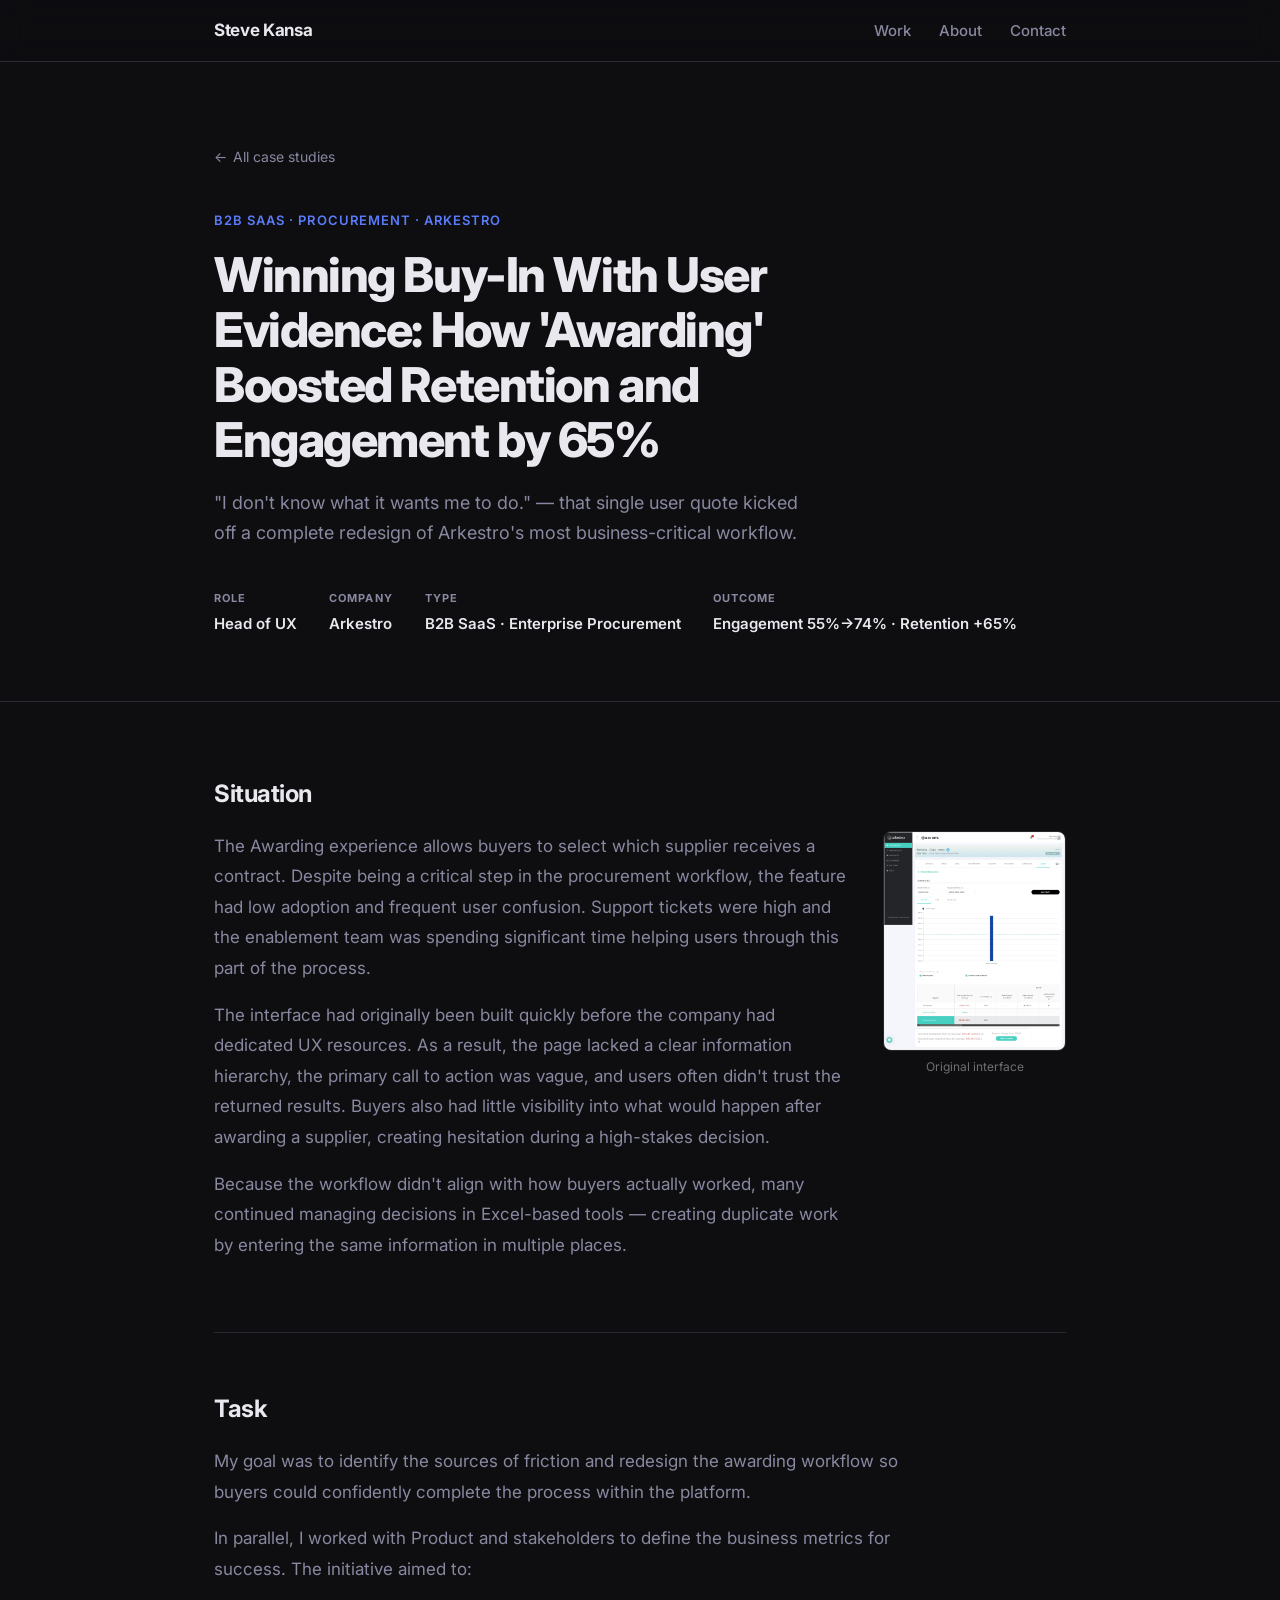
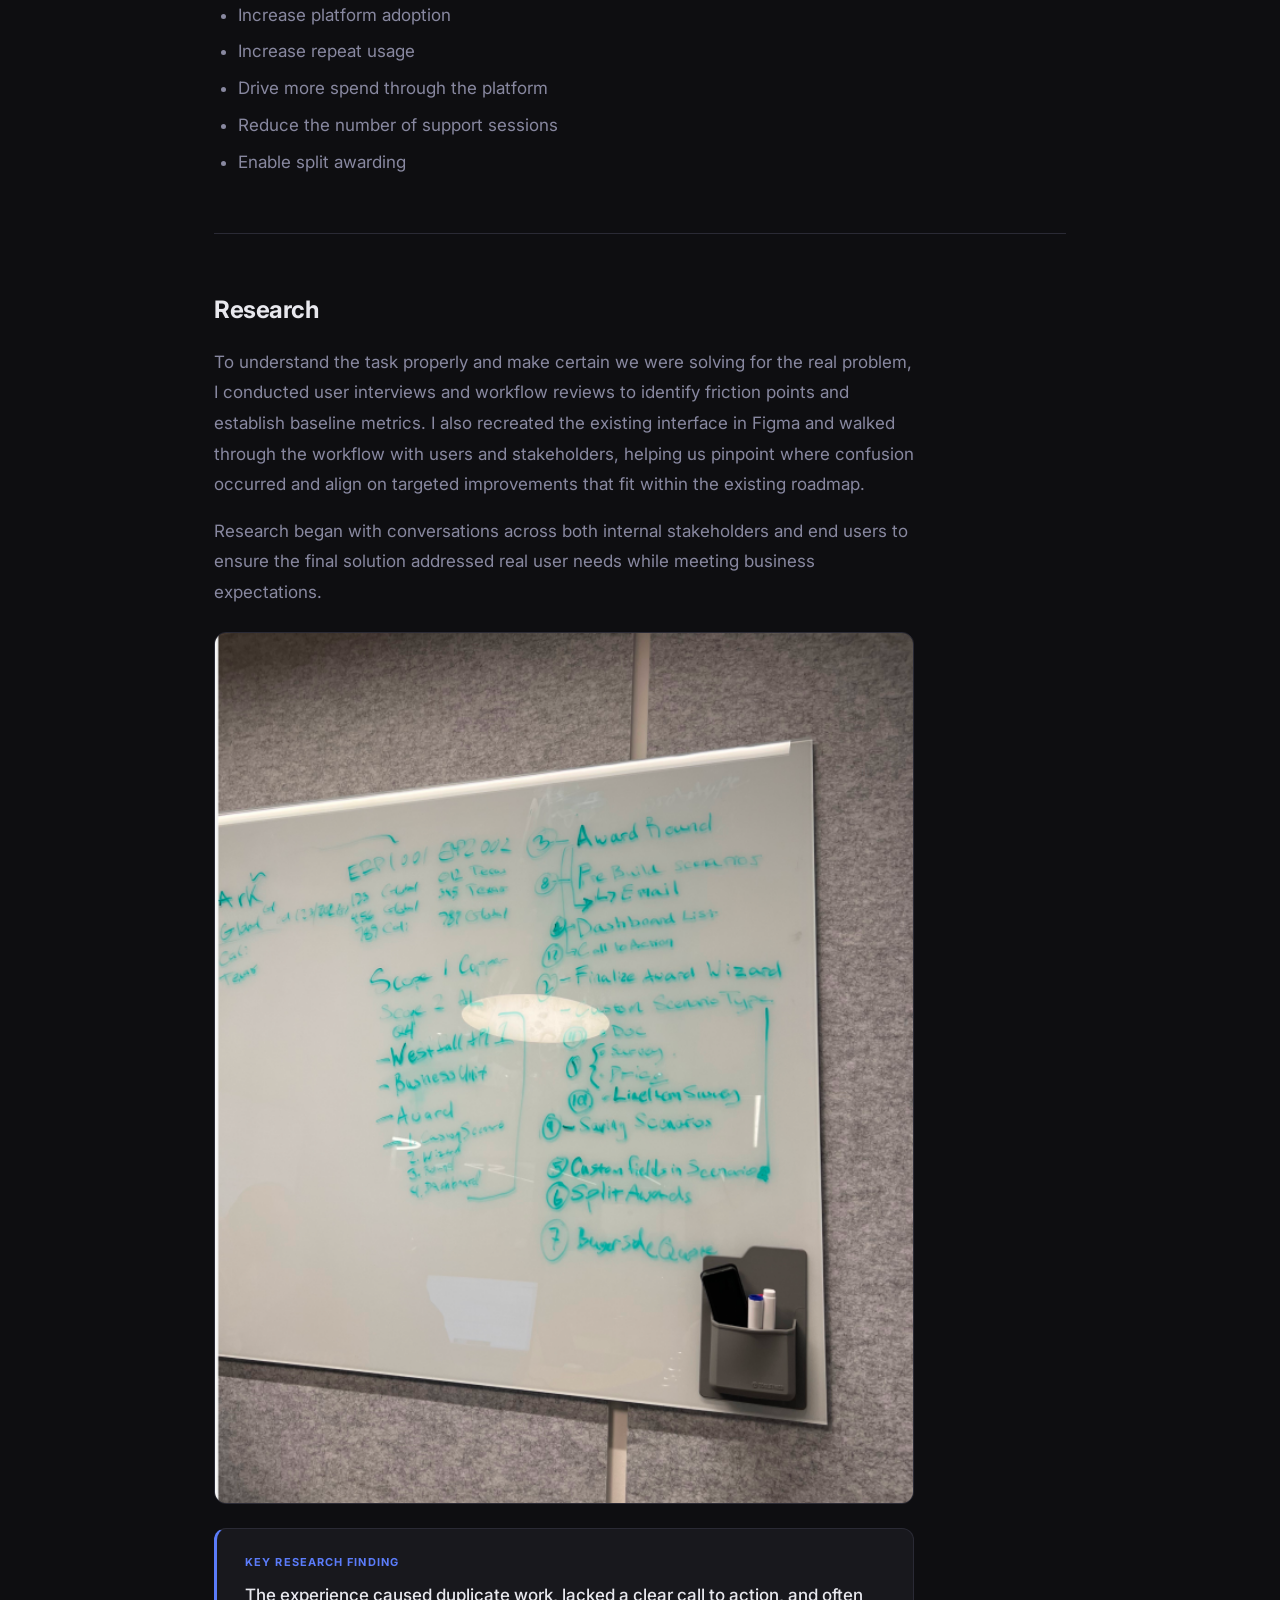
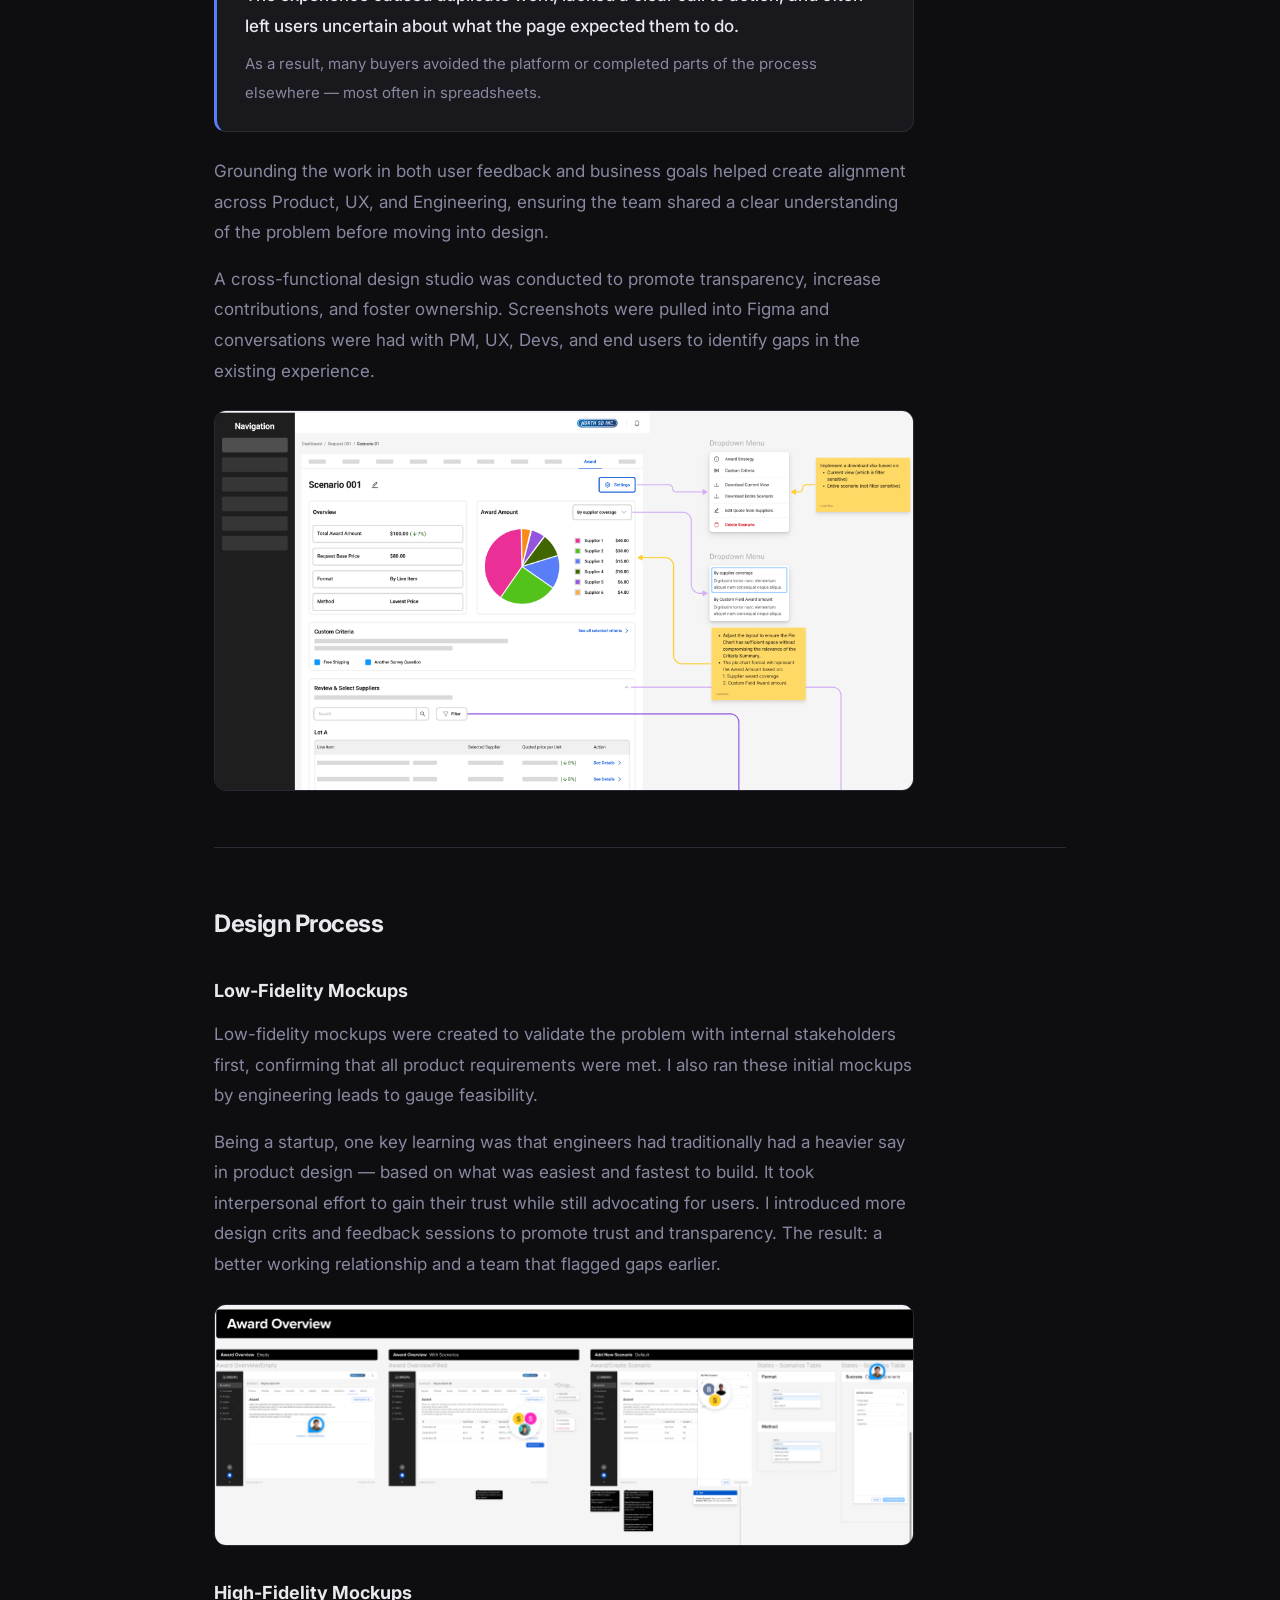
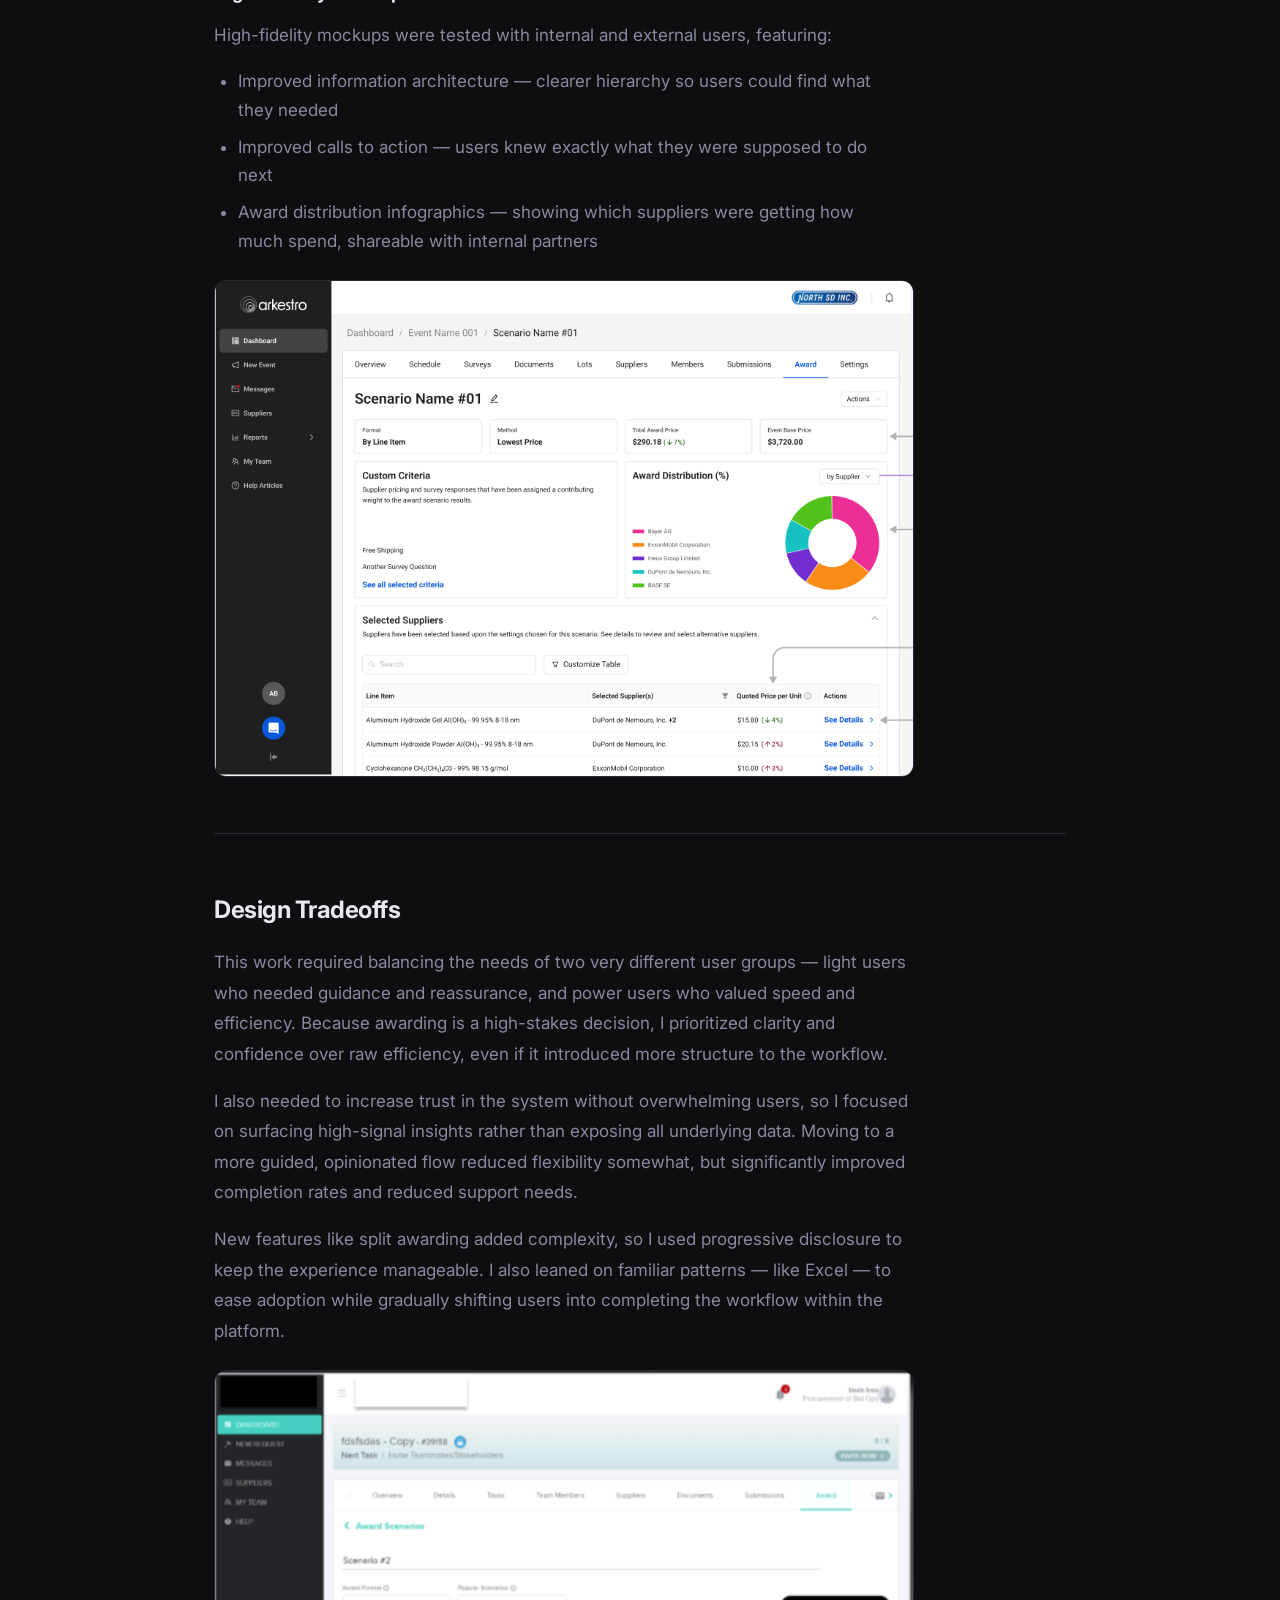
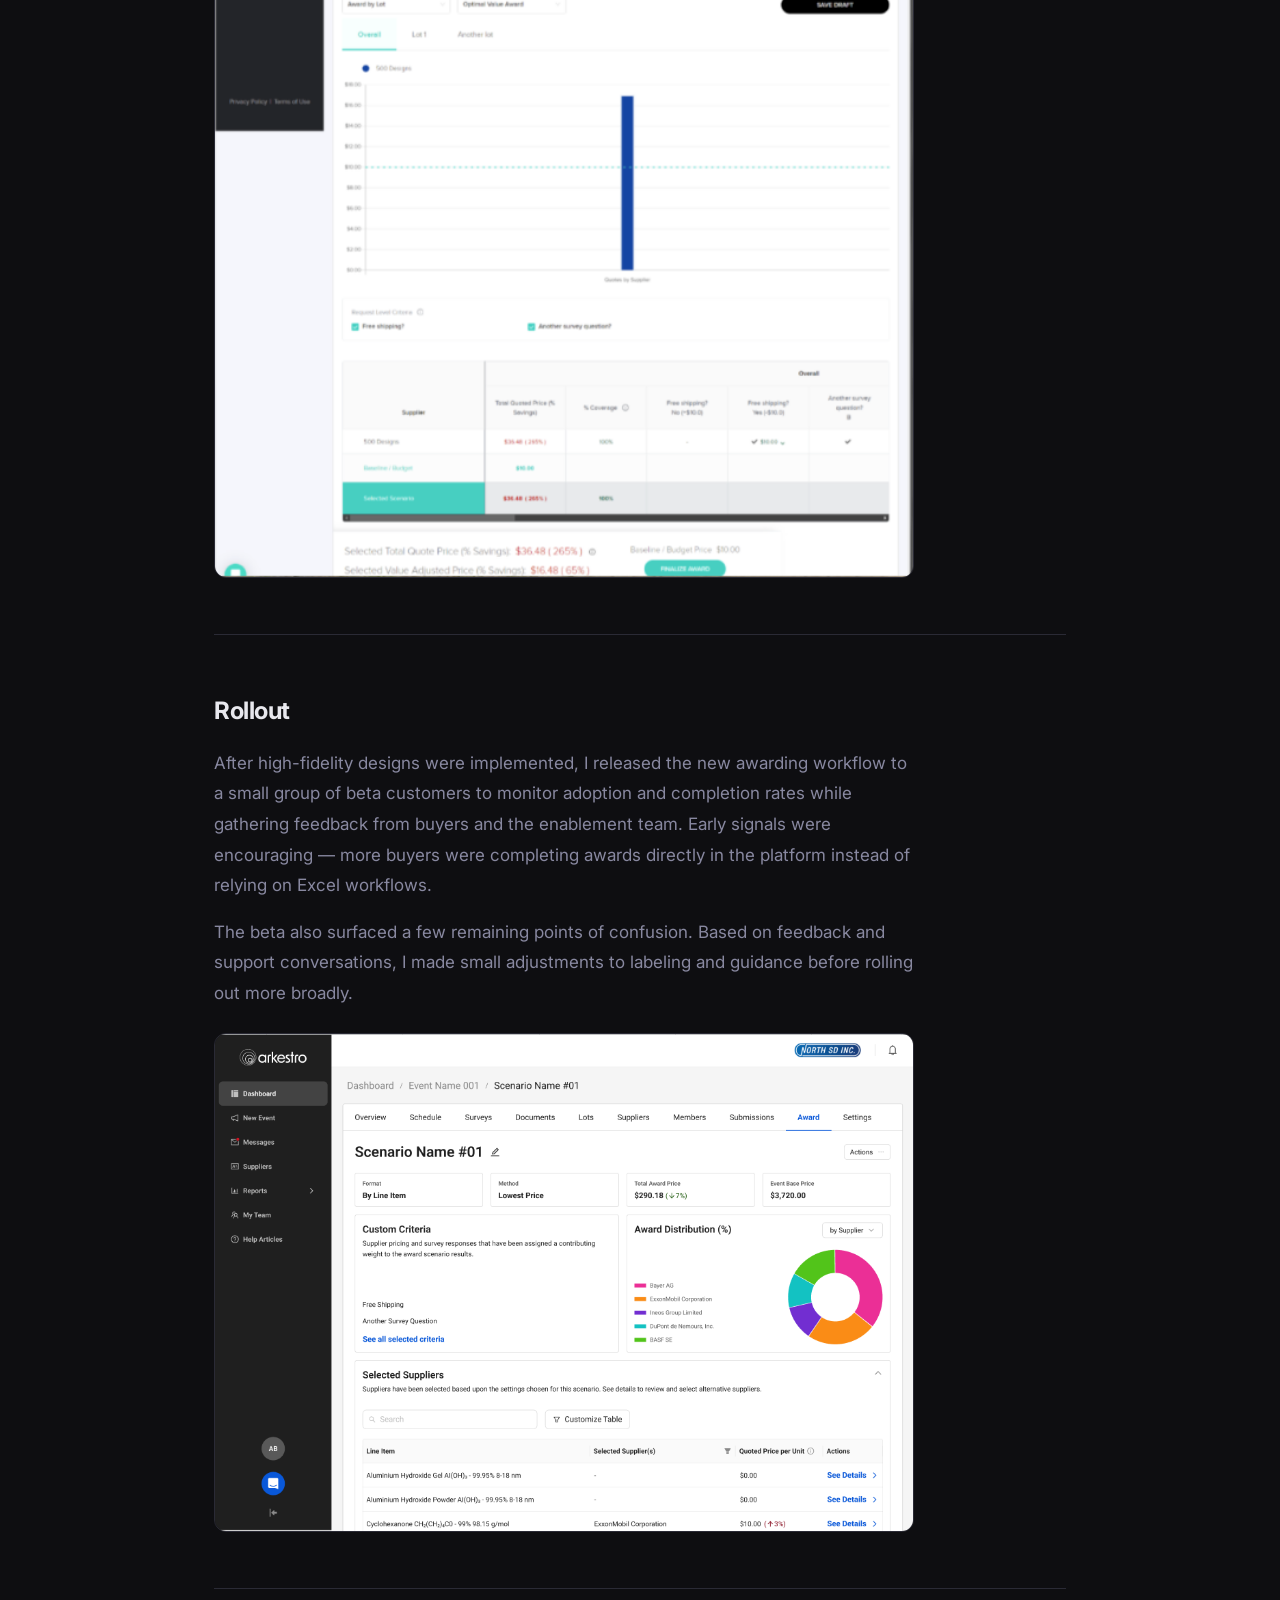
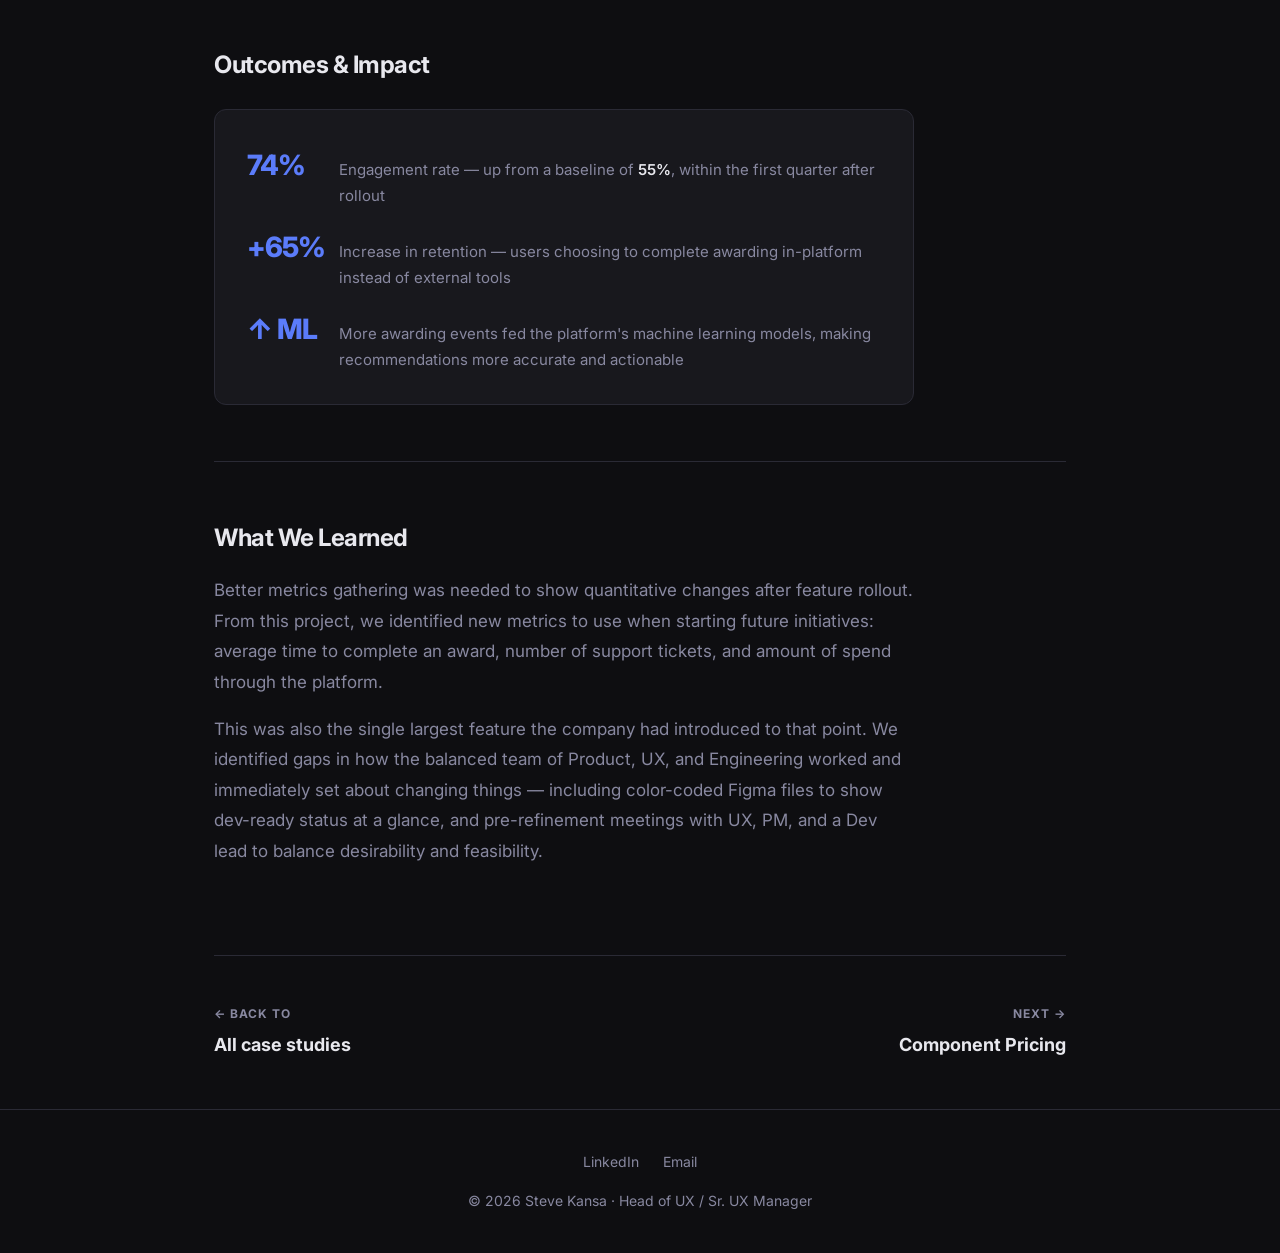
==== commit ff03f0dc: "Fix awarding.html" ====
--- a/case-studies/awarding.html
+++ b/case-studies/awarding.html
@@ -9,6 +9,38 @@
   <link rel="preconnect" href="https://fonts.gstatic.com" crossorigin />
   <link href="https://fonts.googleapis.com/css2?family=Inter:wght@400;500;600;700;800&display=swap" rel="stylesheet" />
   <link rel="stylesheet" href="../css/style.css" />
+  <style>
+    .situation-layout { display: flex; gap: 2rem; align-items: flex-start; }
+    .situation-text { flex: 1; }
+    .situation-thumb { flex: 0 0 auto; }
+    .situation-thumb img {
+      max-height: 220px;
+      width: auto;
+      border-radius: 8px;
+      border: 1px solid rgba(255,255,255,0.1);
+      cursor: zoom-in;
+      transition: opacity 0.2s;
+      display: block;
+    }
+    .situation-thumb img:hover { opacity: 0.85; }
+    .situation-thumb figcaption {
+      font-size: 0.75rem;
+      color: rgba(255,255,255,0.4);
+      text-align: center;
+      margin-top: 0.4rem;
+    }
+    #img-lightbox {
+      display: none;
+      position: fixed; inset: 0;
+      background: rgba(0,0,0,0.88);
+      z-index: 9999;
+      align-items: center;
+      justify-content: center;
+      cursor: zoom-out;
+    }
+    #img-lightbox.open { display: flex; }
+    #img-lightbox img { max-width: 90vw; max-height: 90vh; border-radius: 8px; }
+  </style>
 </head>
 <body>
 
@@ -54,9 +86,17 @@
     <div class="container">
 
       <h2>Situation</h2>
-      <p>The Awarding experience allows buyers to select which supplier receives a contract. Despite being a critical step in the procurement workflow, the feature had low adoption and frequent user confusion. Support tickets were high and the enablement team was spending significant time helping users through this part of the process.</p>
-      <p>The interface had originally been built quickly before the company had dedicated UX resources. As a result, the page lacked a clear information hierarchy, the primary call to action was vague, and users often didn't trust the returned results. Buyers also had little visibility into what would happen after awarding a supplier, creating hesitation during a high-stakes decision.</p>
-      <p>Because the workflow didn't align with how buyers actually worked, many continued managing decisions in Excel-based tools — creating duplicate work by entering the same information in multiple places.</p>
+      <div class="situation-layout">
+        <div class="situation-text">
+          <p>The Awarding experience allows buyers to select which supplier receives a contract. Despite being a critical step in the procurement workflow, the feature had low adoption and frequent user confusion. Support tickets were high and the enablement team was spending significant time helping users through this part of the process.</p>
+          <p>The interface had originally been built quickly before the company had dedicated UX resources. As a result, the page lacked a clear information hierarchy, the primary call to action was vague, and users often didn't trust the returned results. Buyers also had little visibility into what would happen after awarding a supplier, creating hesitation during a high-stakes decision.</p>
+          <p>Because the workflow didn't align with how buyers actually worked, many continued managing decisions in Excel-based tools — creating duplicate work by entering the same information in multiple places.</p>
+        </div>
+        <figure class="situation-thumb">
+          <img src="images/awarding/original-product.png" alt="Original Awarding interface before redesign" loading="lazy" onclick="document.getElementById('img-lightbox').classList.add('open'); document.getElementById('img-lightbox-img').src=this.src" />
+          <figcaption>Original interface</figcaption>
+        </figure>
+      </div>
 
       <h2>Task</h2>
       <p>My goal was to identify the sources of friction and redesign the awarding workflow so buyers could confidently complete the process within the platform.</p>
@@ -115,7 +155,7 @@
       <p>After high-fidelity designs were implemented, I released the new awarding workflow to a small group of beta customers to monitor adoption and completion rates while gathering feedback from buyers and the enablement team. Early signals were encouraging — more buyers were completing awards directly in the platform instead of relying on Excel workflows.</p>
       <p>The beta also surfaced a few remaining points of confusion. Based on feedback and support conversations, I made small adjustments to labeling and guidance before rolling out more broadly.</p>
 
-      <img class="cs-img" src="images/awarding/rollout.png" alt="Rollout" loading="lazy" />
+      <img class="cs-img" src="images/awarding/rollout.png" alt="Rollout — new Awarding interface" loading="lazy" />
 
       <h2>Outcomes &amp; Impact</h2>
       <div class="outcomes">
@@ -163,5 +203,9 @@
     </div>
   </footer>
 
+  <div id="img-lightbox" onclick="this.classList.remove('open')">
+    <img id="img-lightbox-img" src="" alt="Expanded view" />
+  </div>
+
 </body>
 </html>
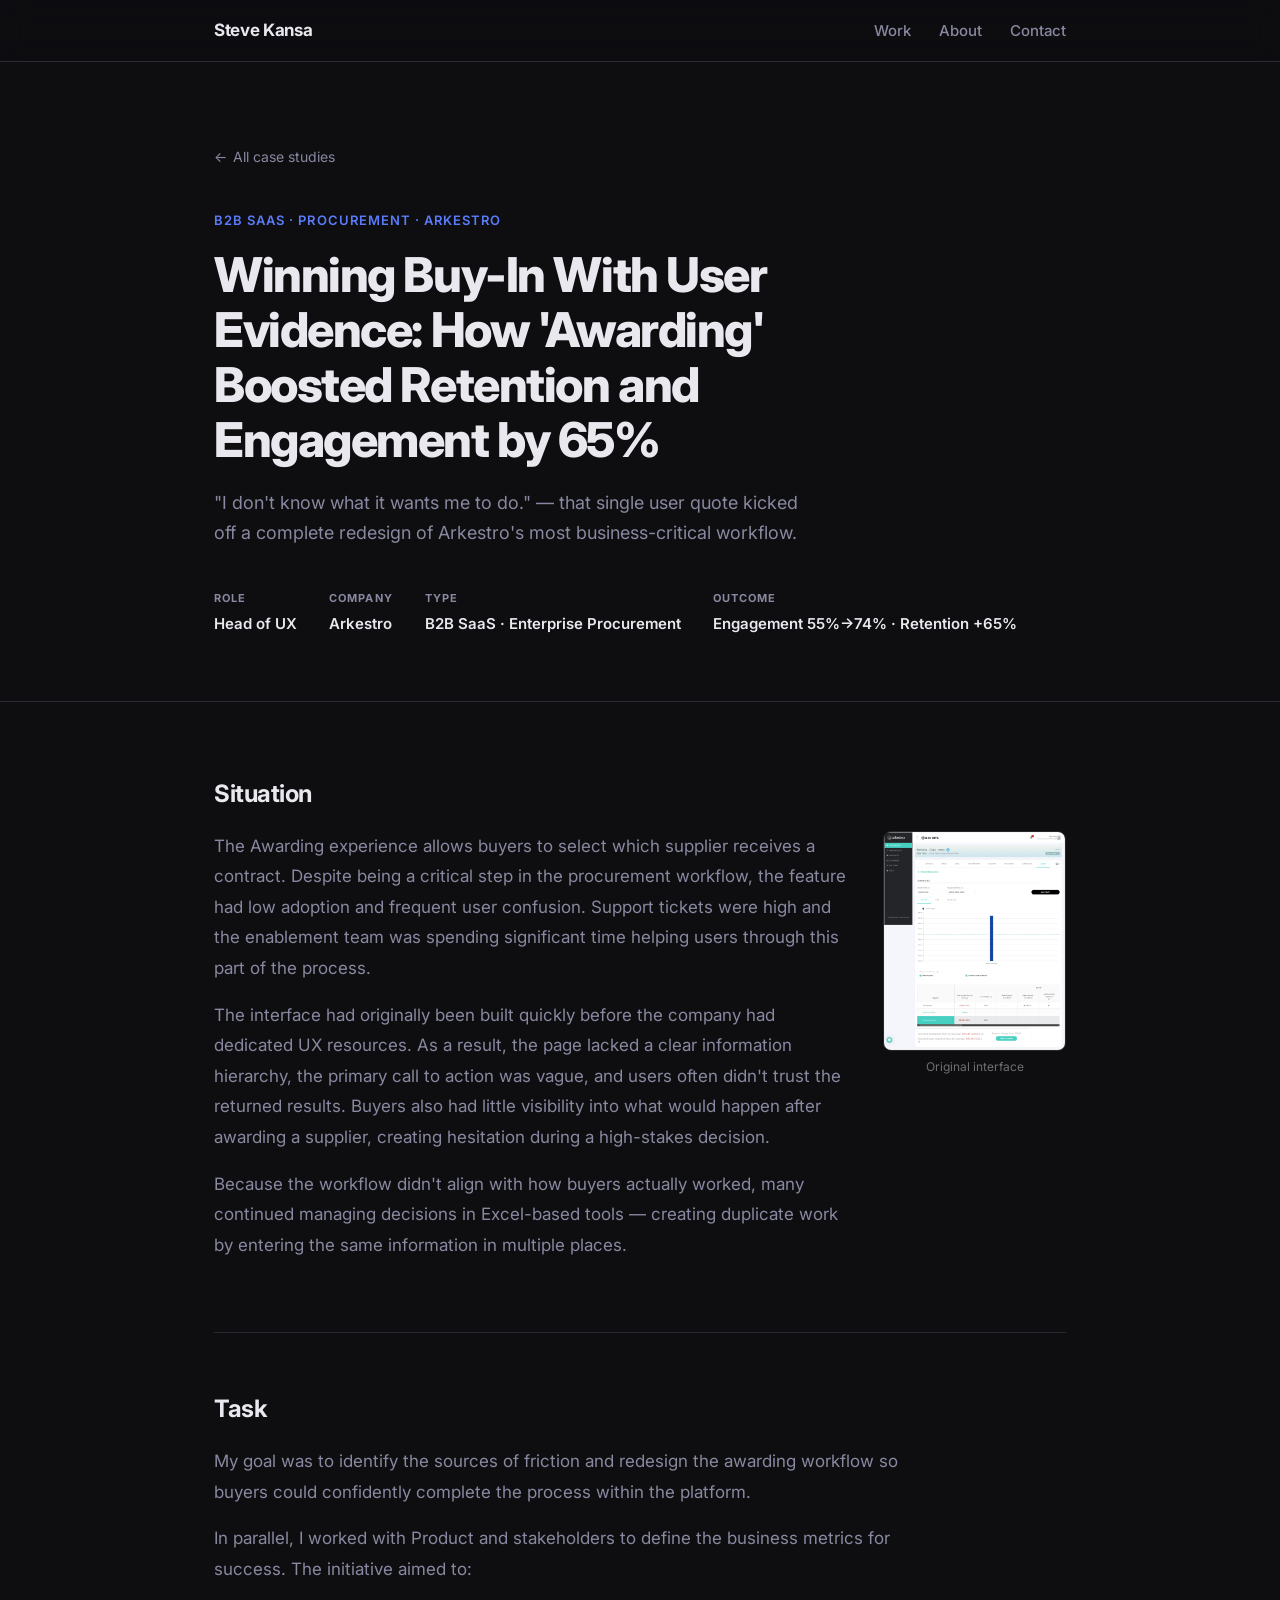
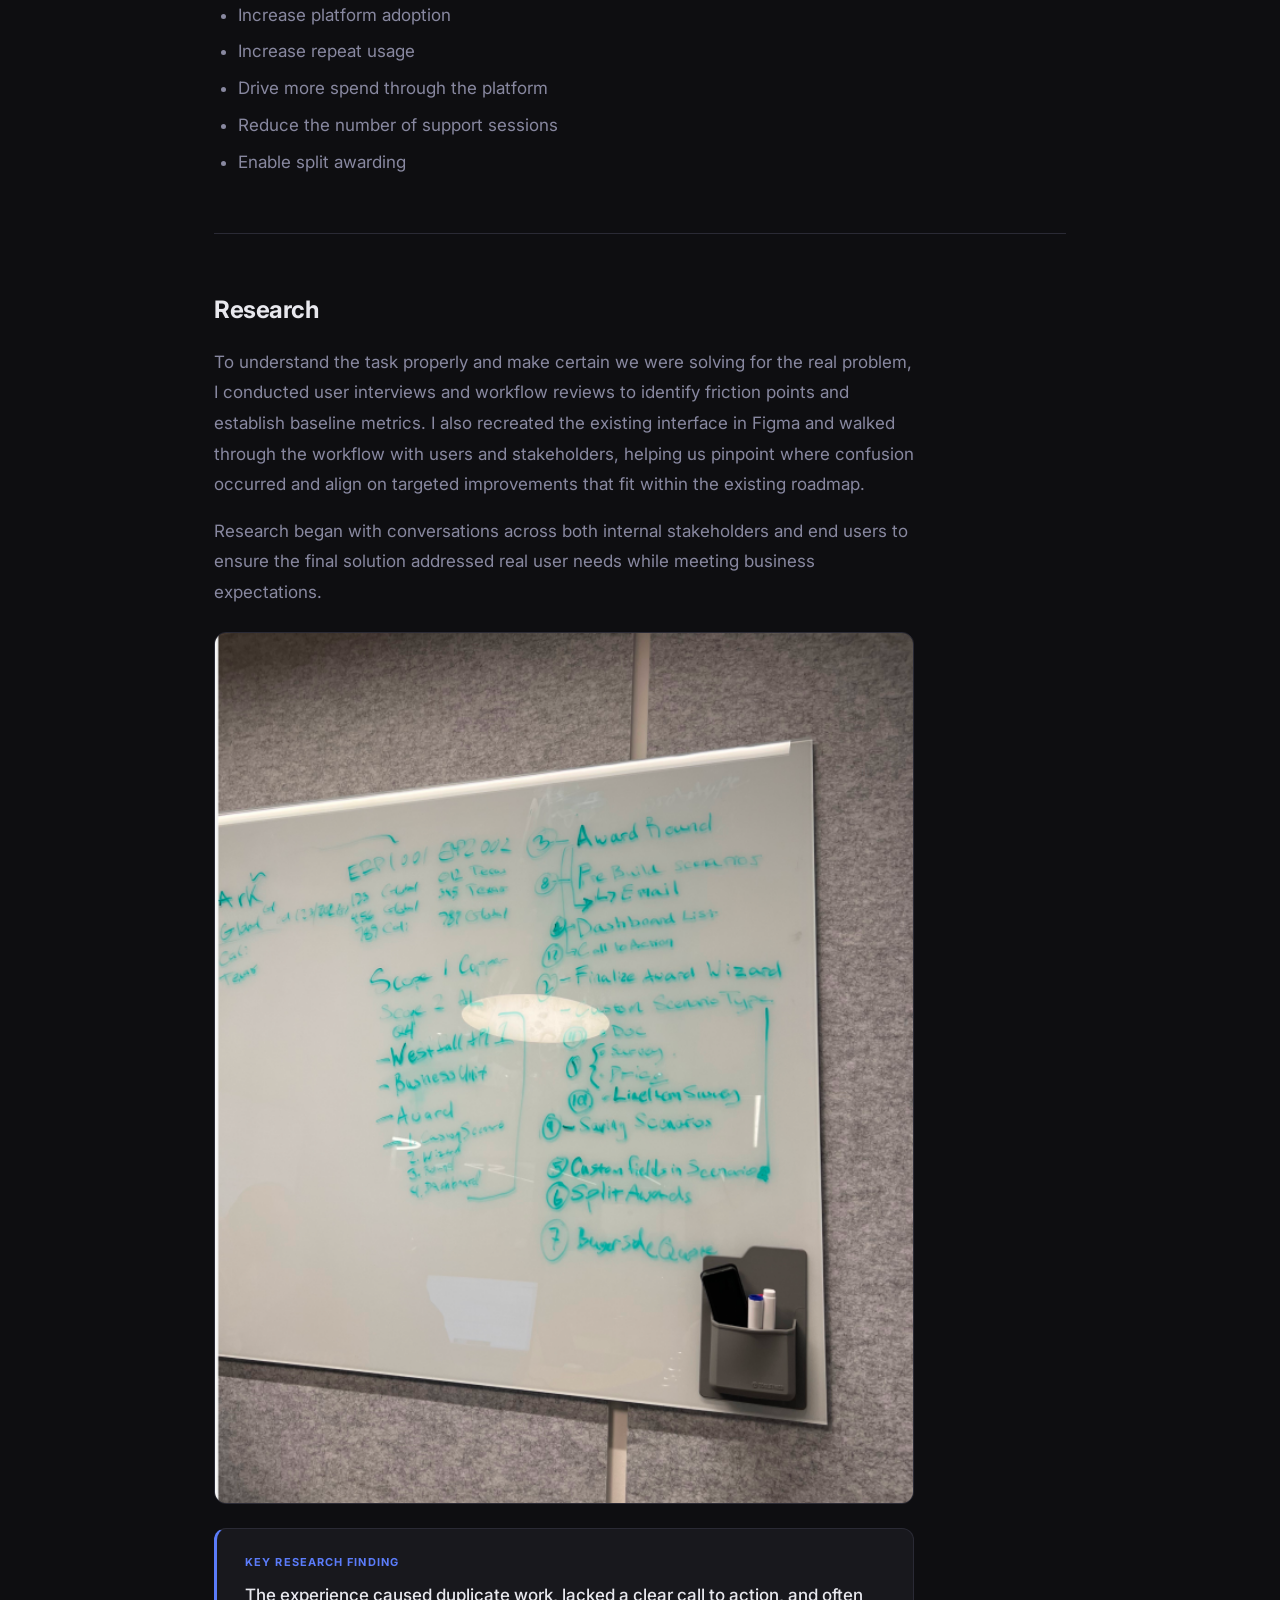
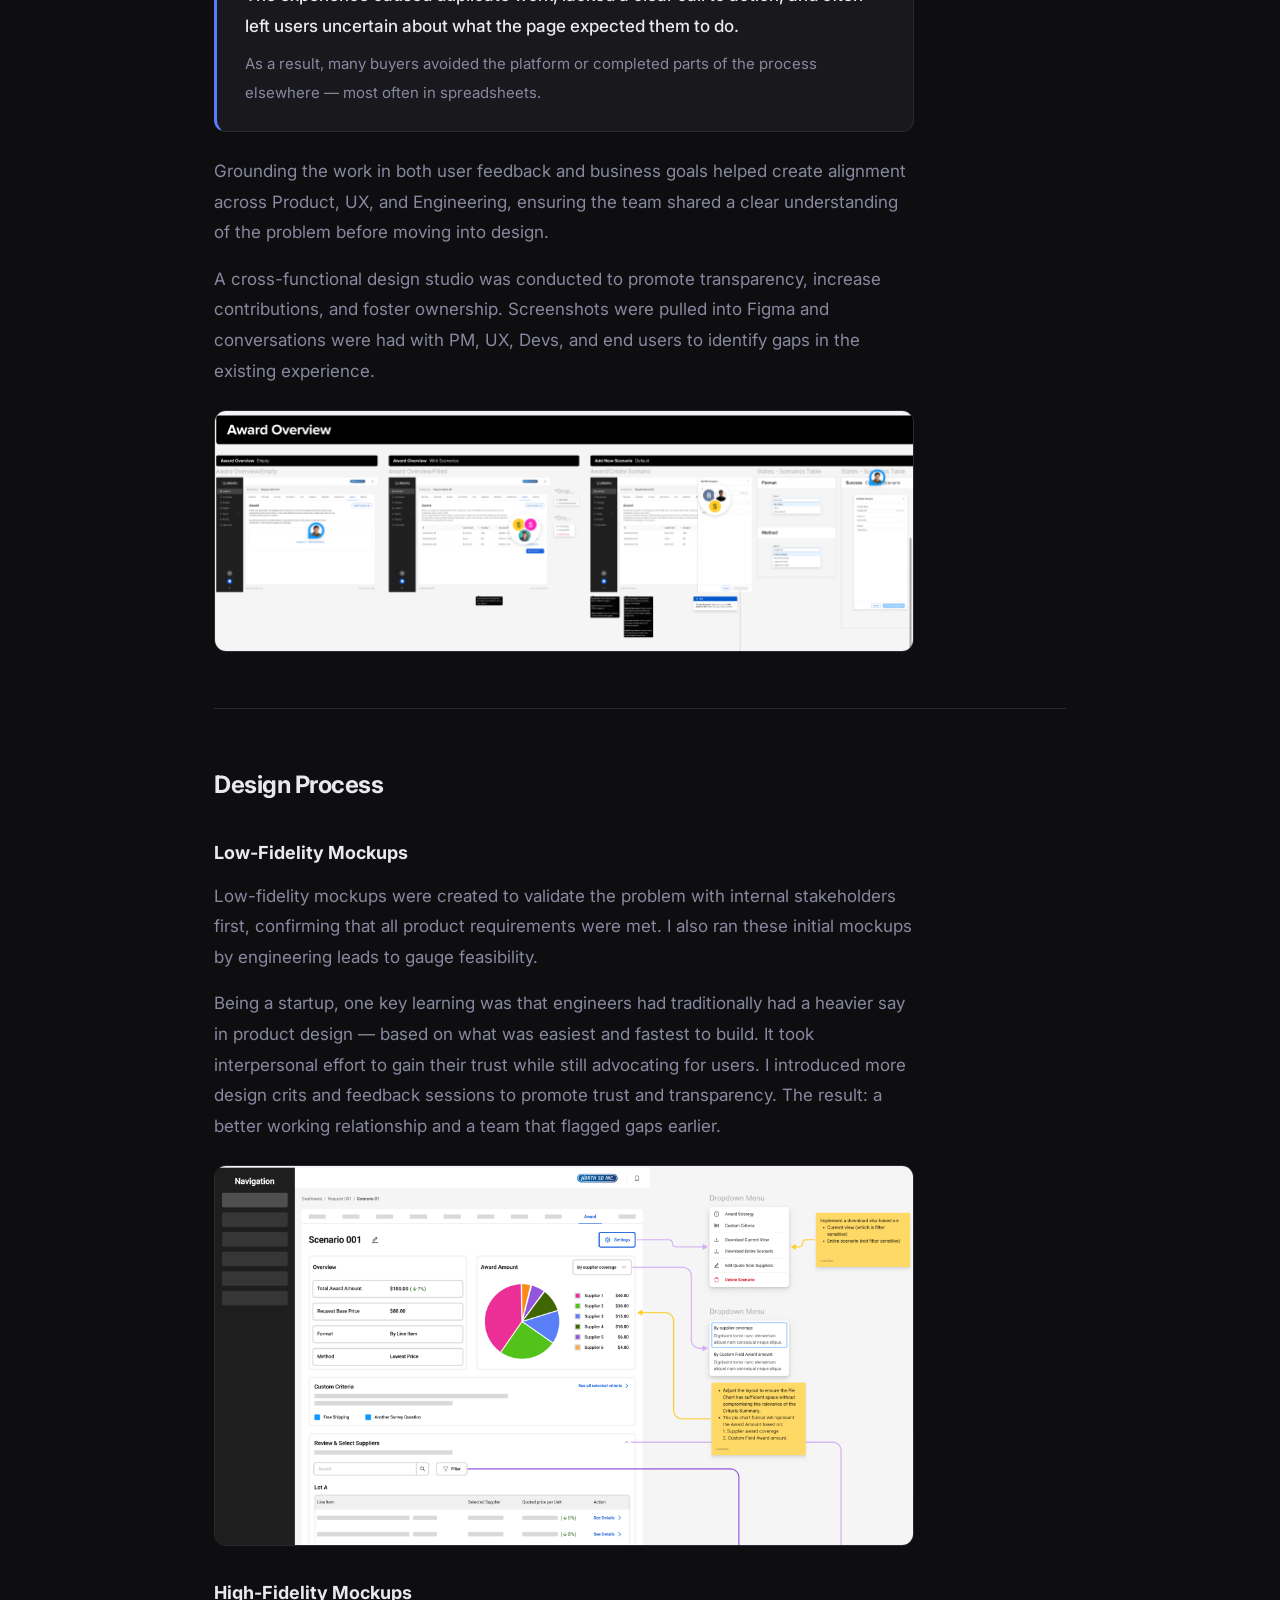
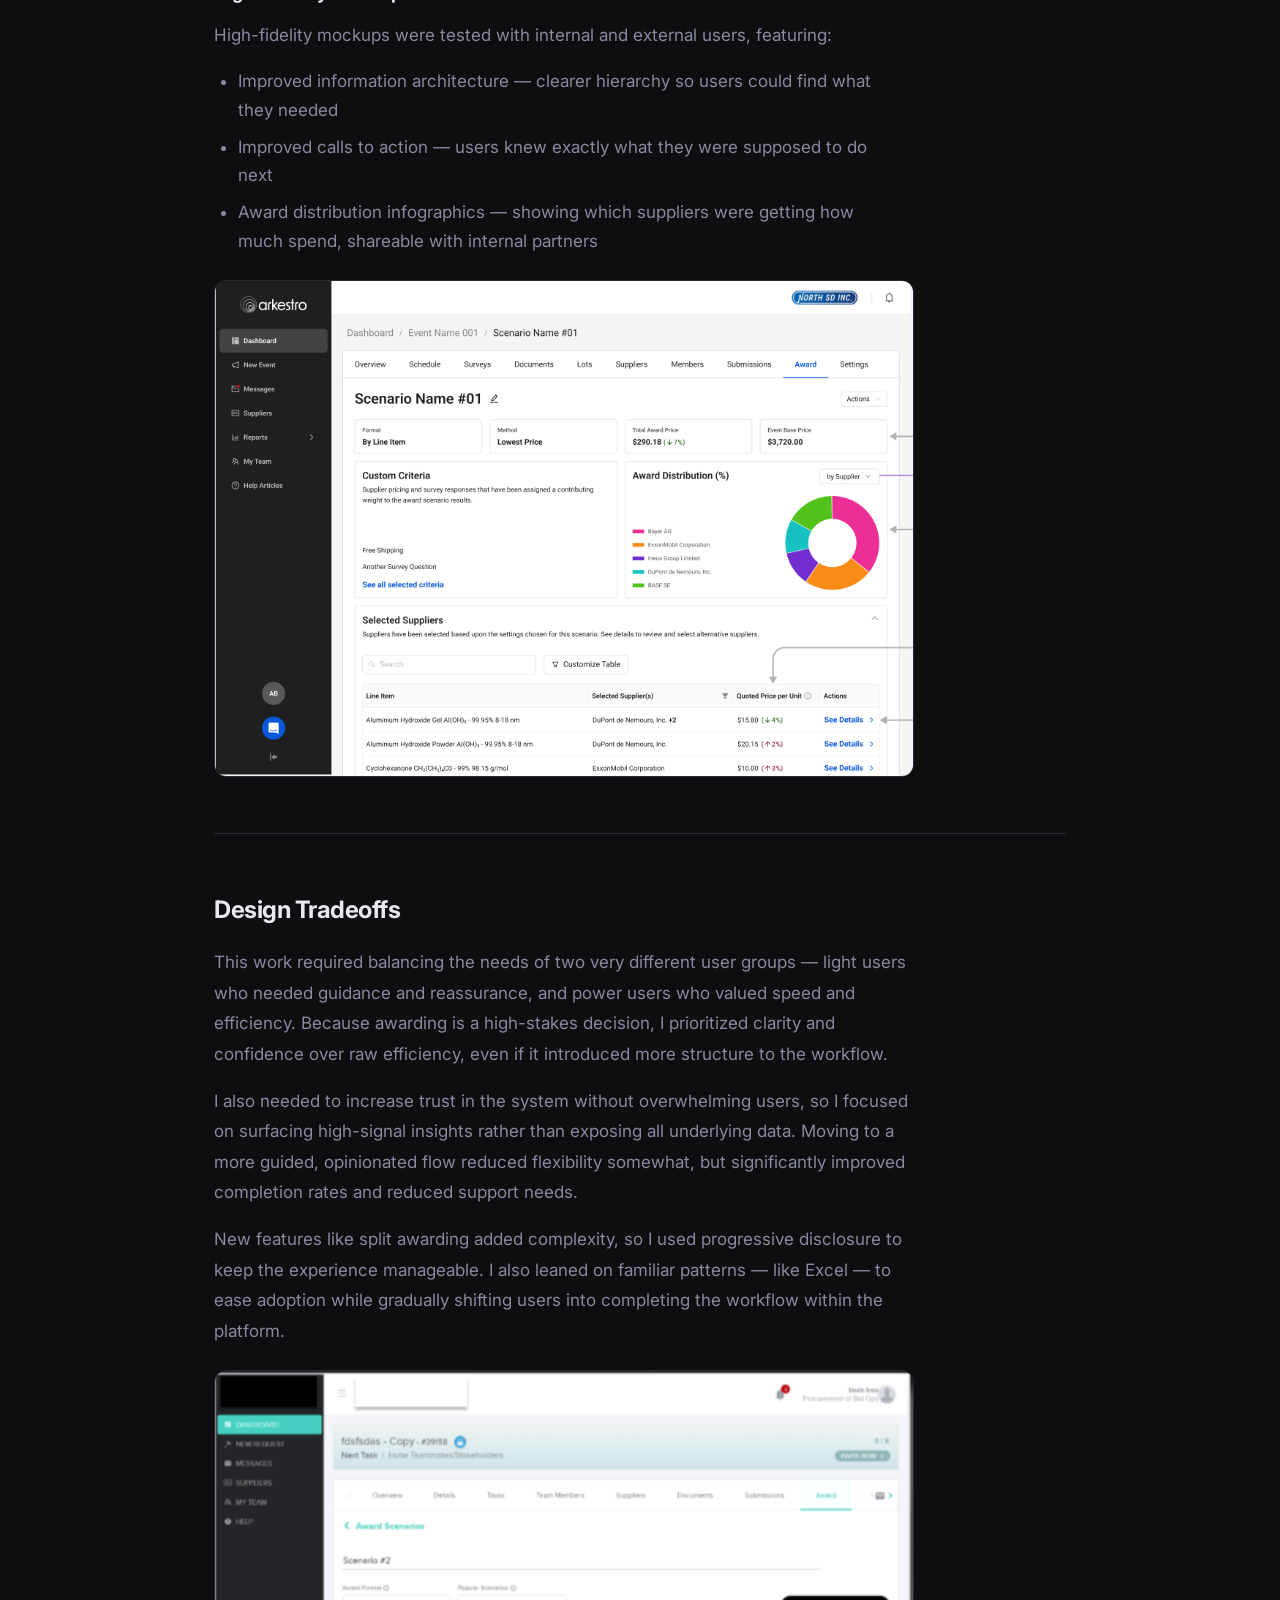
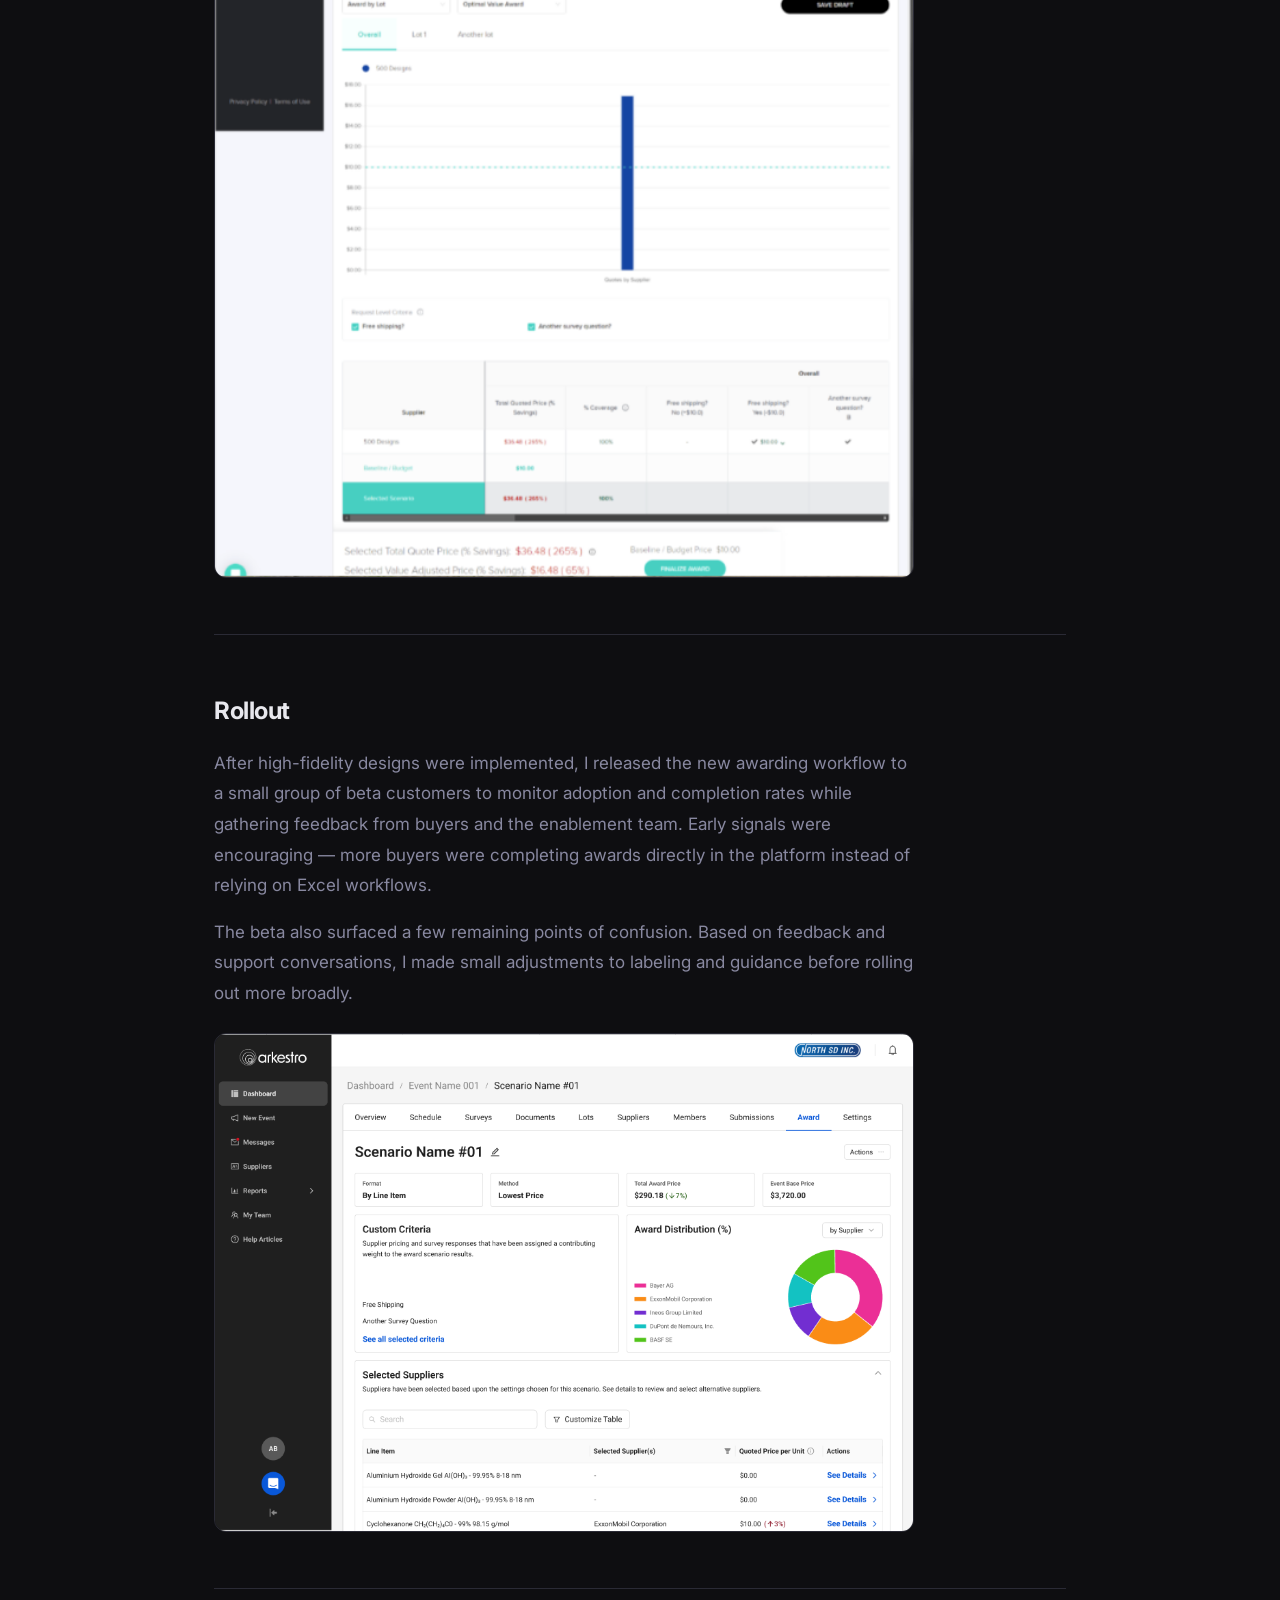
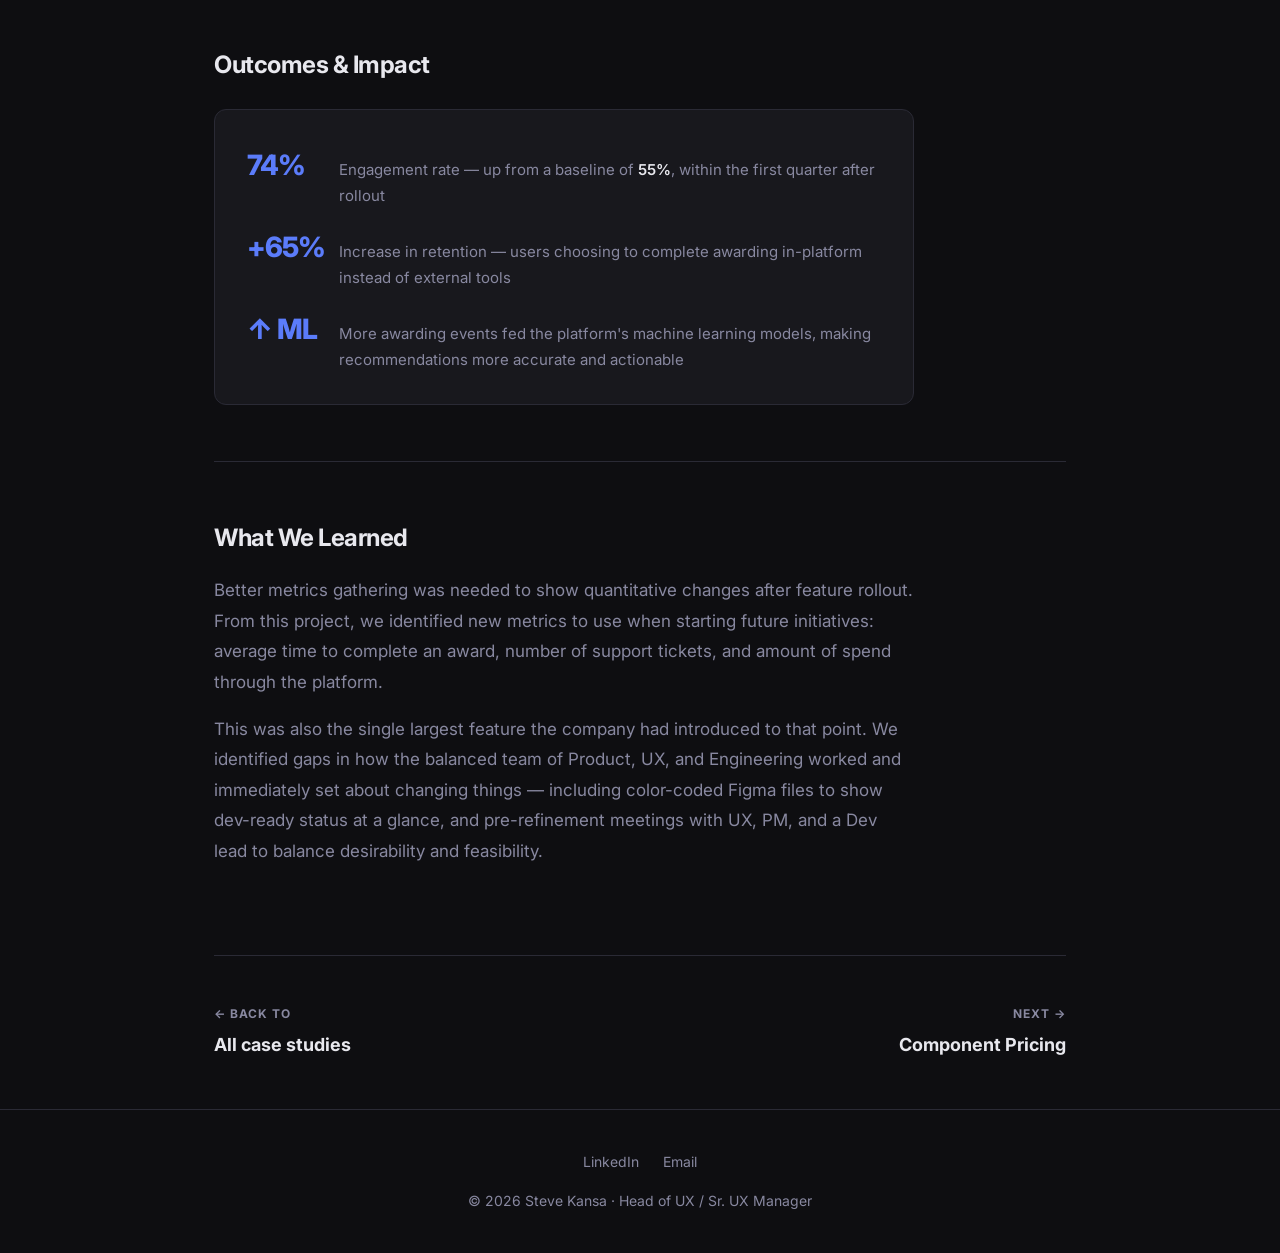
==== commit 3fd36aa0: "Add files via upload" ====
--- a/case-studies/awarding.html
+++ b/case-studies/awarding.html
@@ -124,7 +124,7 @@
       <p>Grounding the work in both user feedback and business goals helped create alignment across Product, UX, and Engineering, ensuring the team shared a clear understanding of the problem before moving into design.</p>
       <p>A cross-functional design studio was conducted to promote transparency, increase contributions, and foster ownership. Screenshots were pulled into Figma and conversations were had with PM, UX, Devs, and end users to identify gaps in the existing experience.</p>
 
-      <img class="cs-img" src="images/awarding/design-studio.png" alt="Design studio process" loading="lazy" />
+      <img class="cs-img" src="images/awarding/lo-fi-mockups.png" alt="Design studio process" loading="lazy" />
 
       <h2>Design Process</h2>
 
@@ -132,7 +132,7 @@
       <p>Low-fidelity mockups were created to validate the problem with internal stakeholders first, confirming that all product requirements were met. I also ran these initial mockups by engineering leads to gauge feasibility.</p>
       <p>Being a startup, one key learning was that engineers had traditionally had a heavier say in product design — based on what was easiest and fastest to build. It took interpersonal effort to gain their trust while still advocating for users. I introduced more design crits and feedback sessions to promote trust and transparency. The result: a better working relationship and a team that flagged gaps earlier.</p>
 
-      <img class="cs-img" src="images/awarding/lo-fi-mockups.png" alt="Low-fidelity mockups" loading="lazy" />
+      <img class="cs-img" src="images/awarding/design-studio.png" alt="Low-fidelity mockups" loading="lazy" />
 
       <h3>High-Fidelity Mockups</h3>
       <p>High-fidelity mockups were tested with internal and external users, featuring:</p>
--- a/css/style.css
+++ b/css/style.css
@@ -80,6 +80,7 @@
   height: 96px;
   border-radius: 50%;
   object-fit: cover;
+  object-position: center 5%;
   margin-bottom: 24px;
   border: 3px solid var(--color-border);
   display: block;
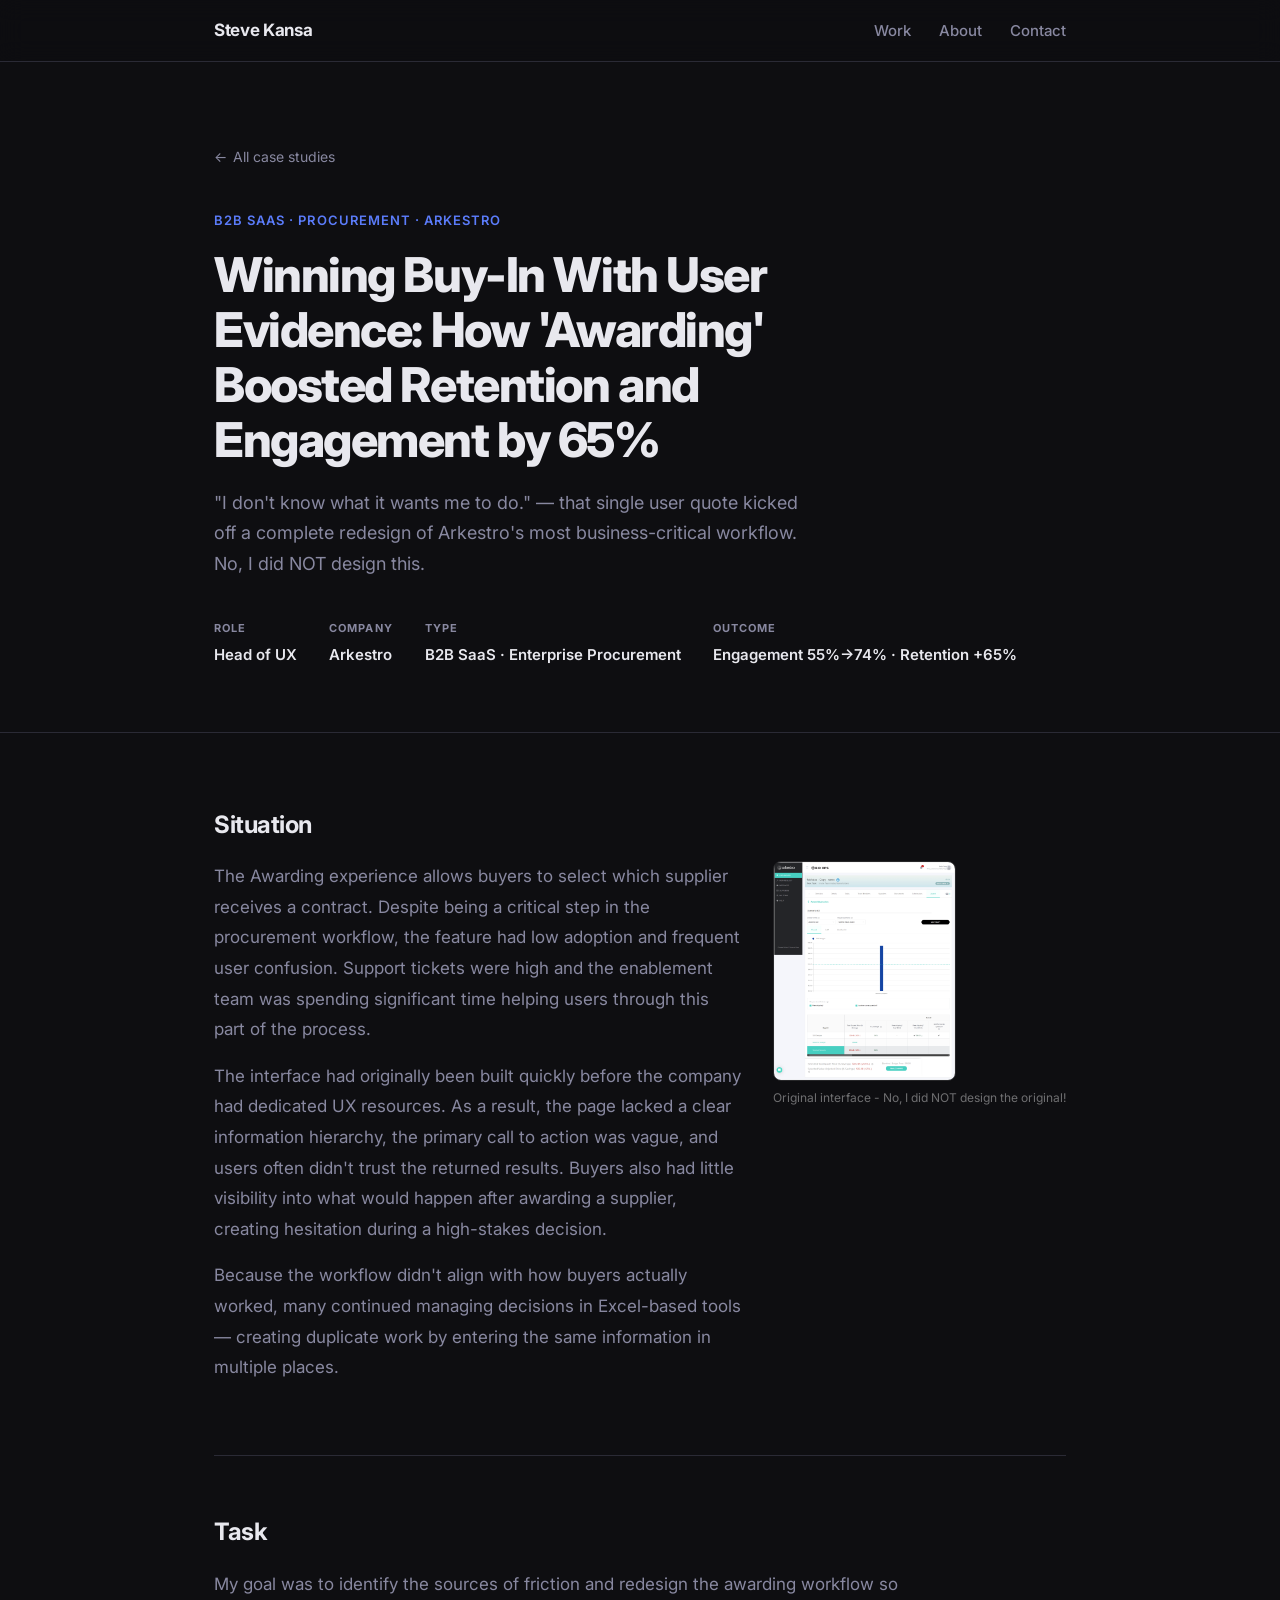
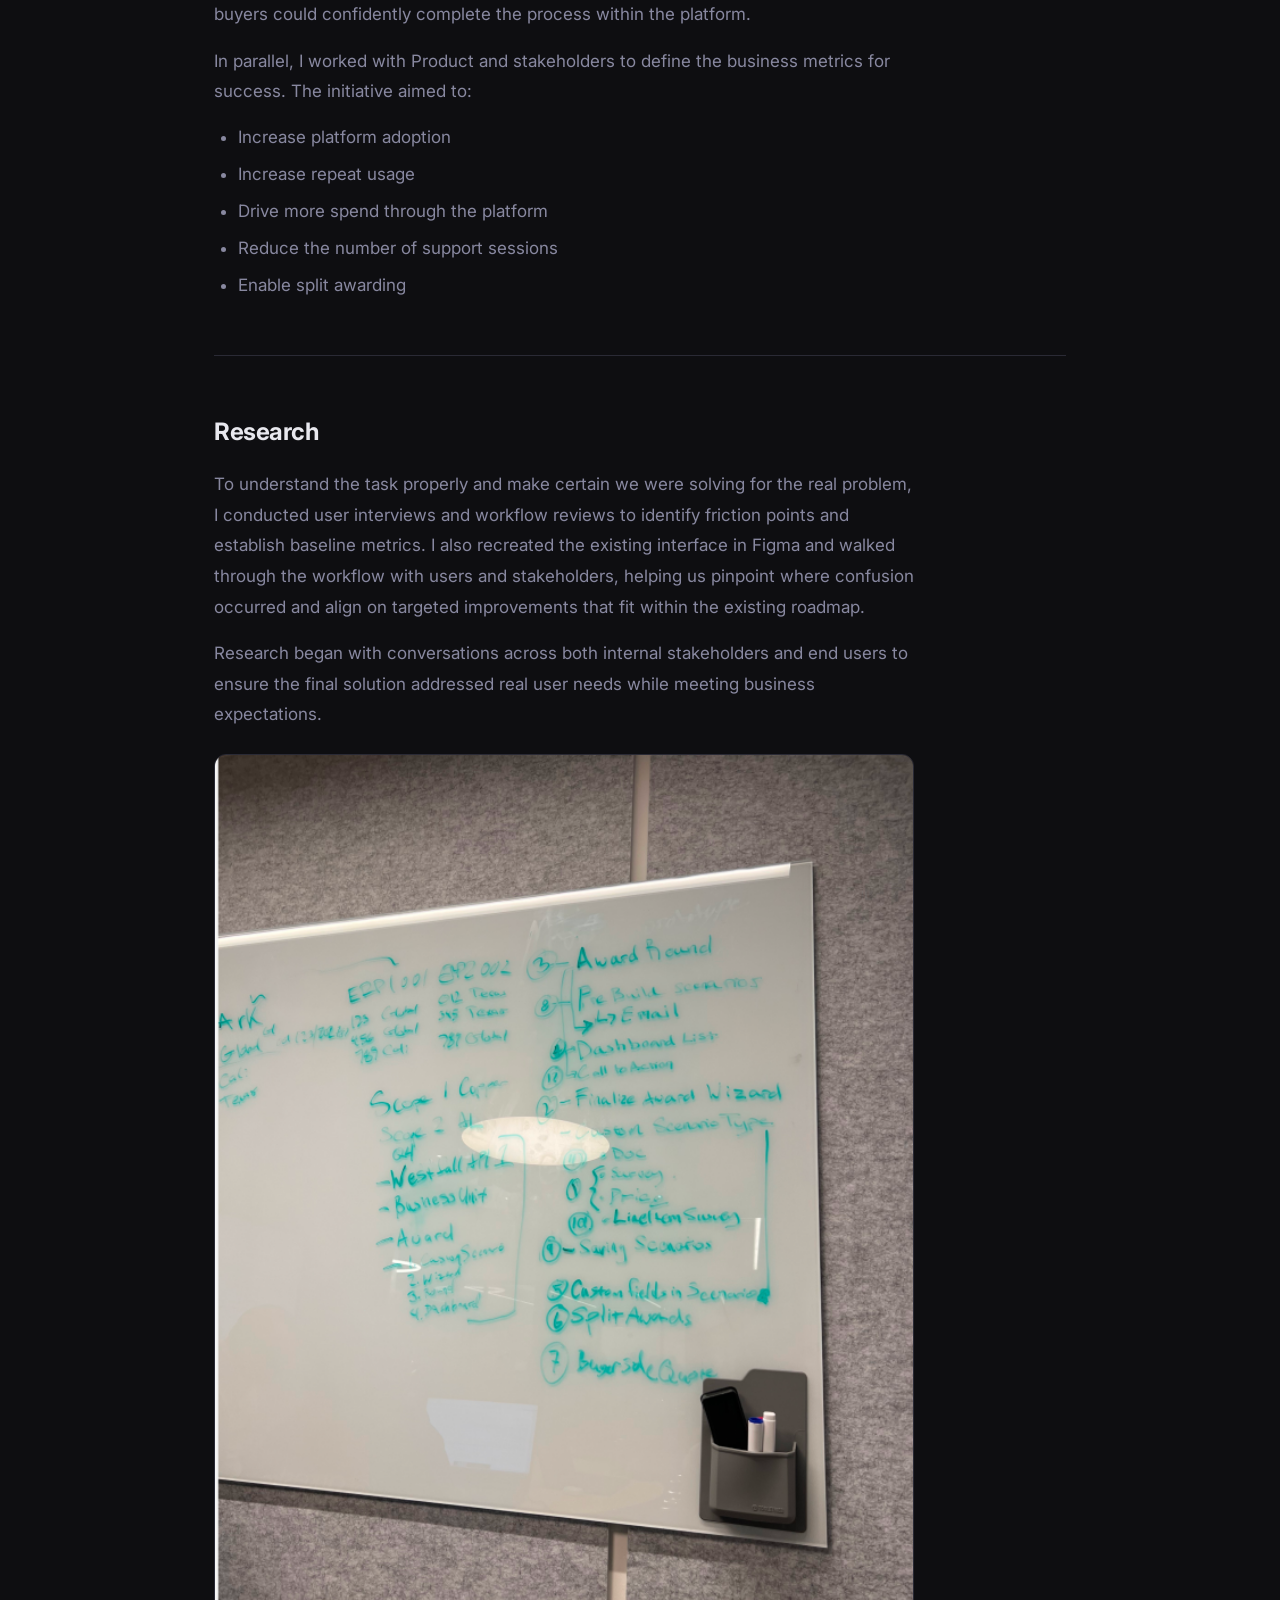
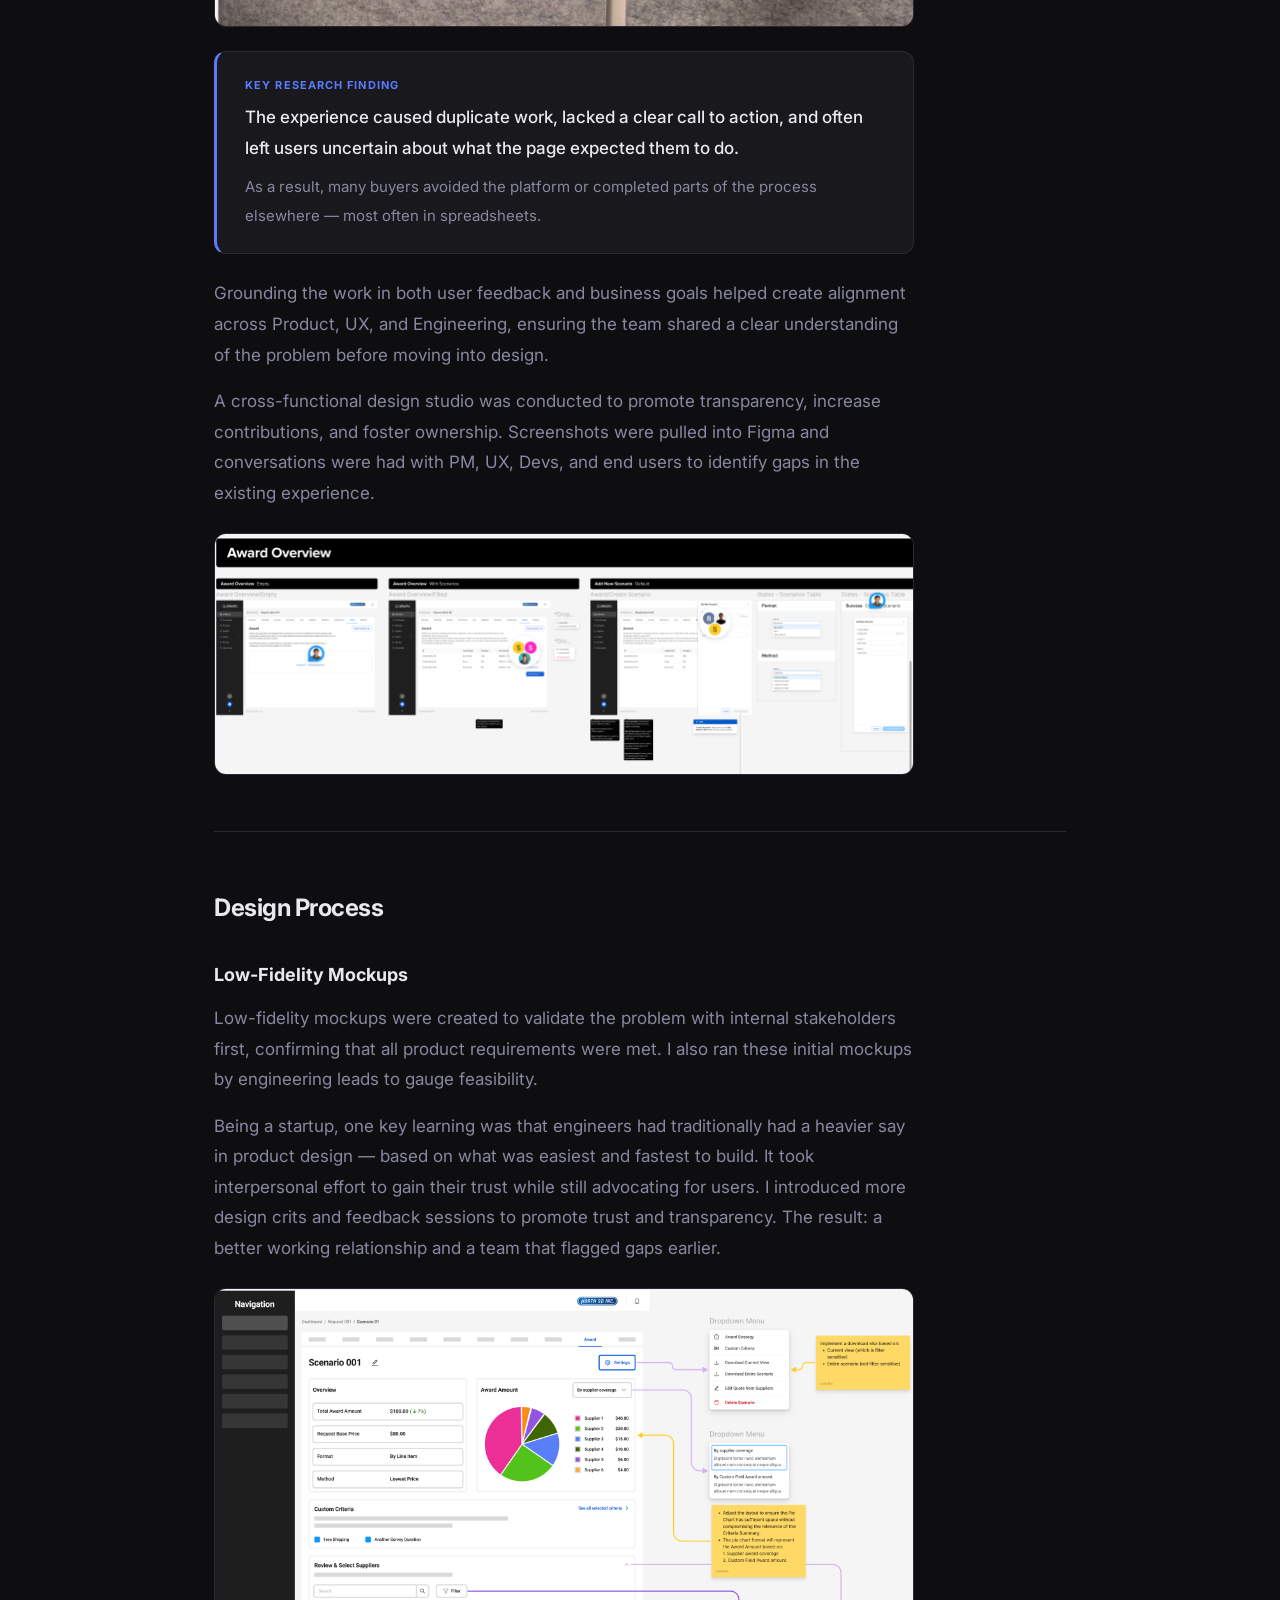
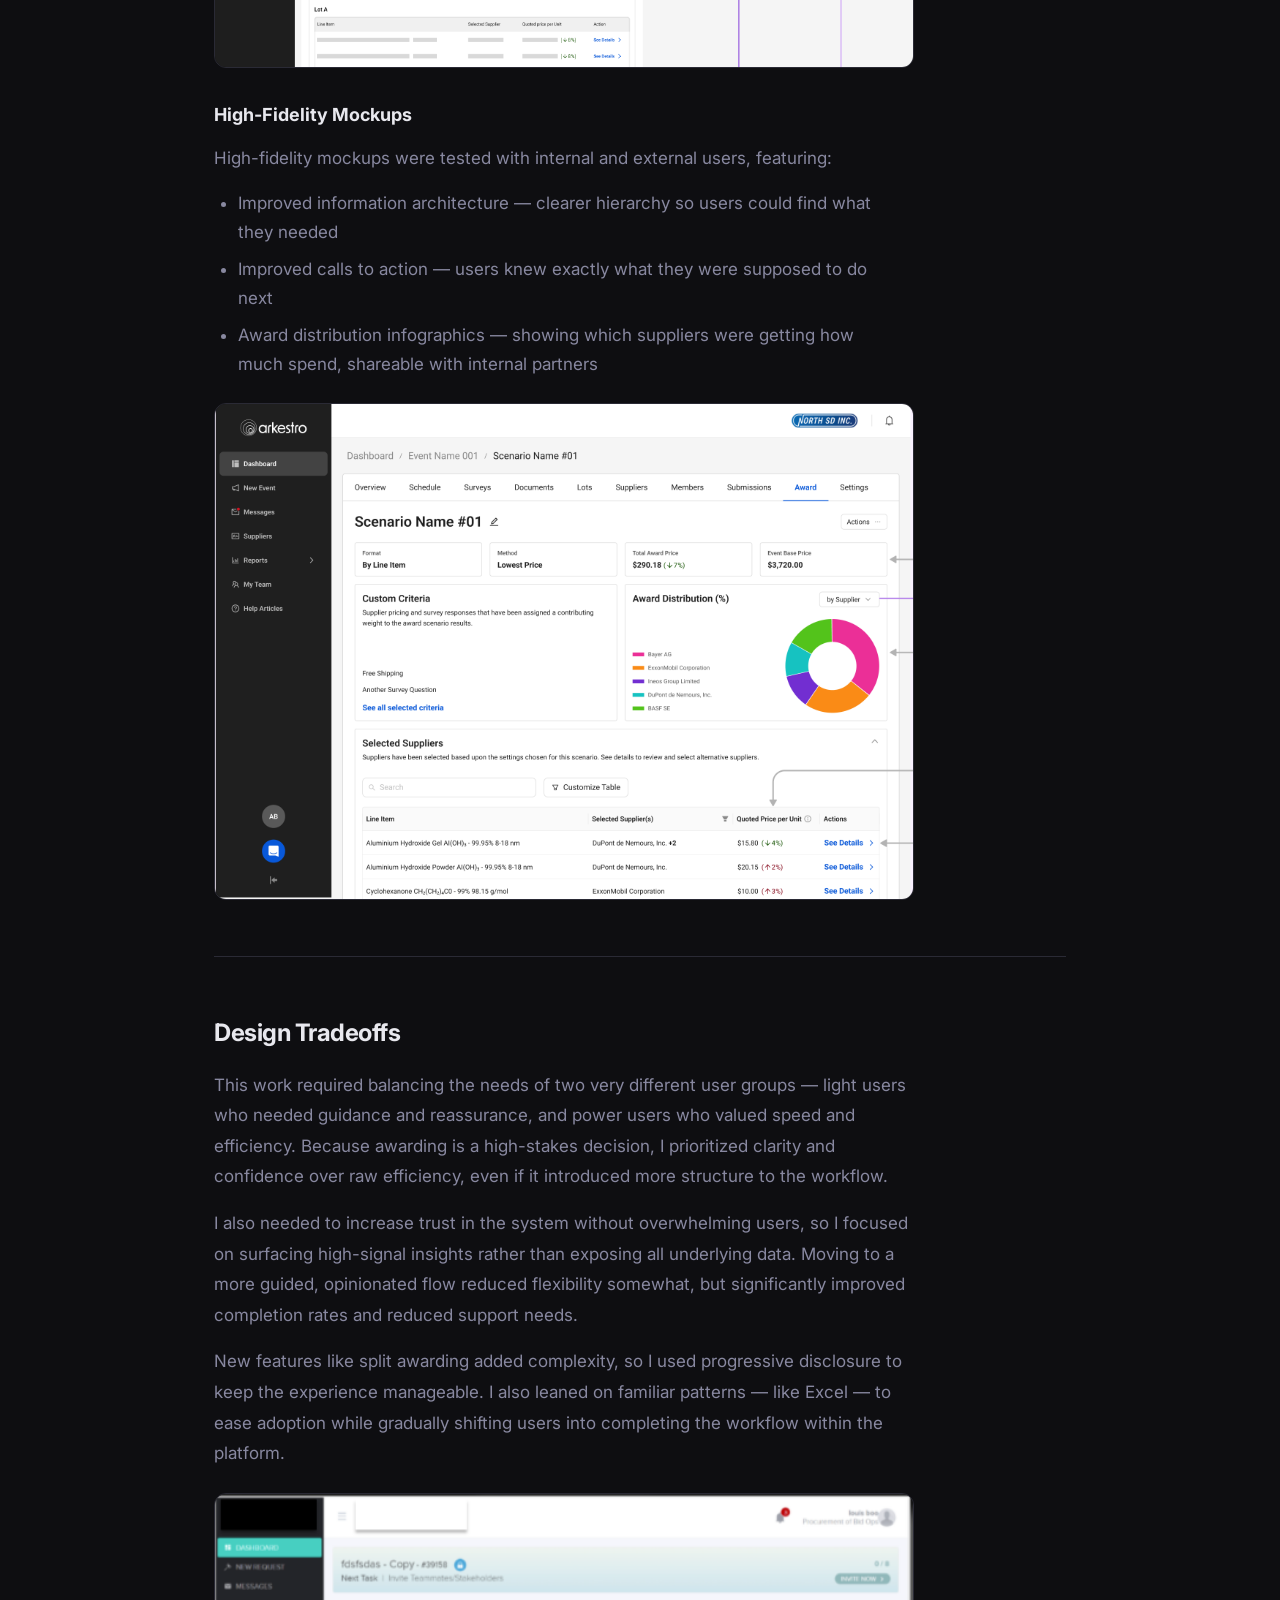
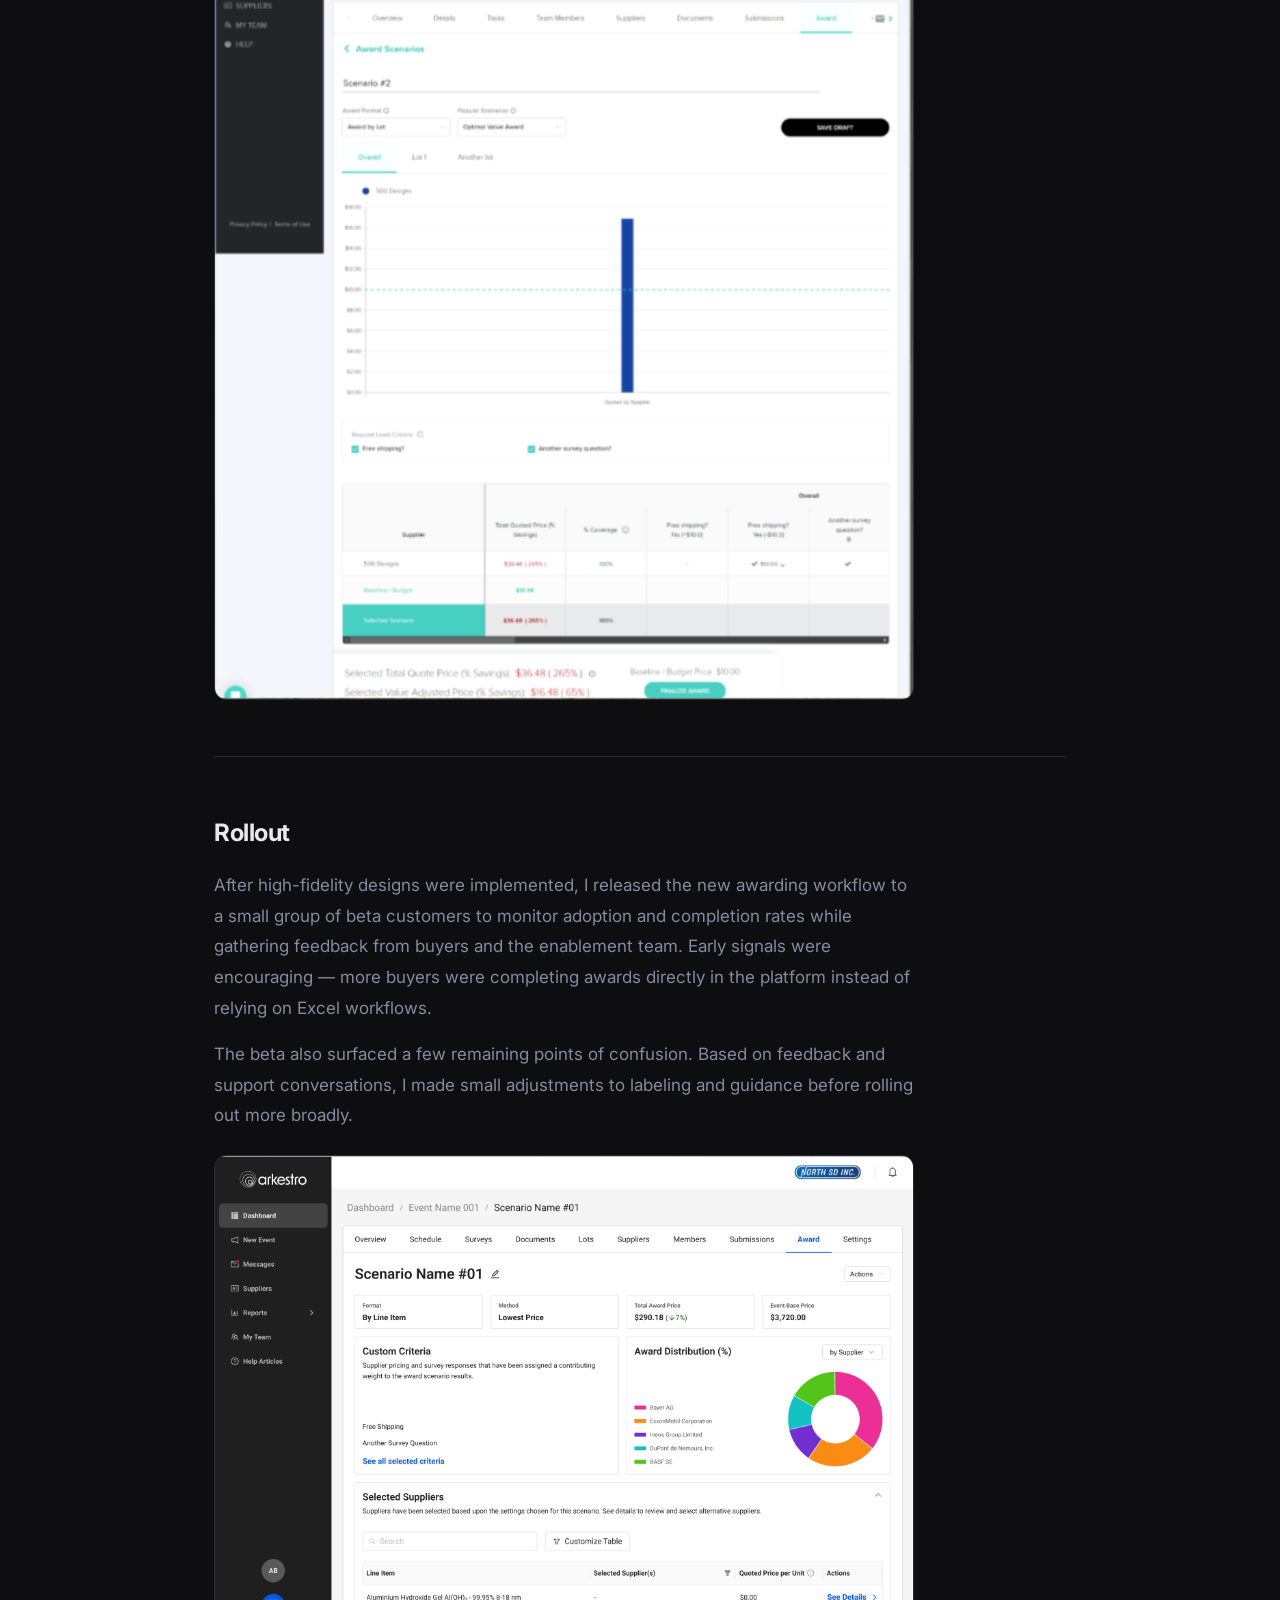
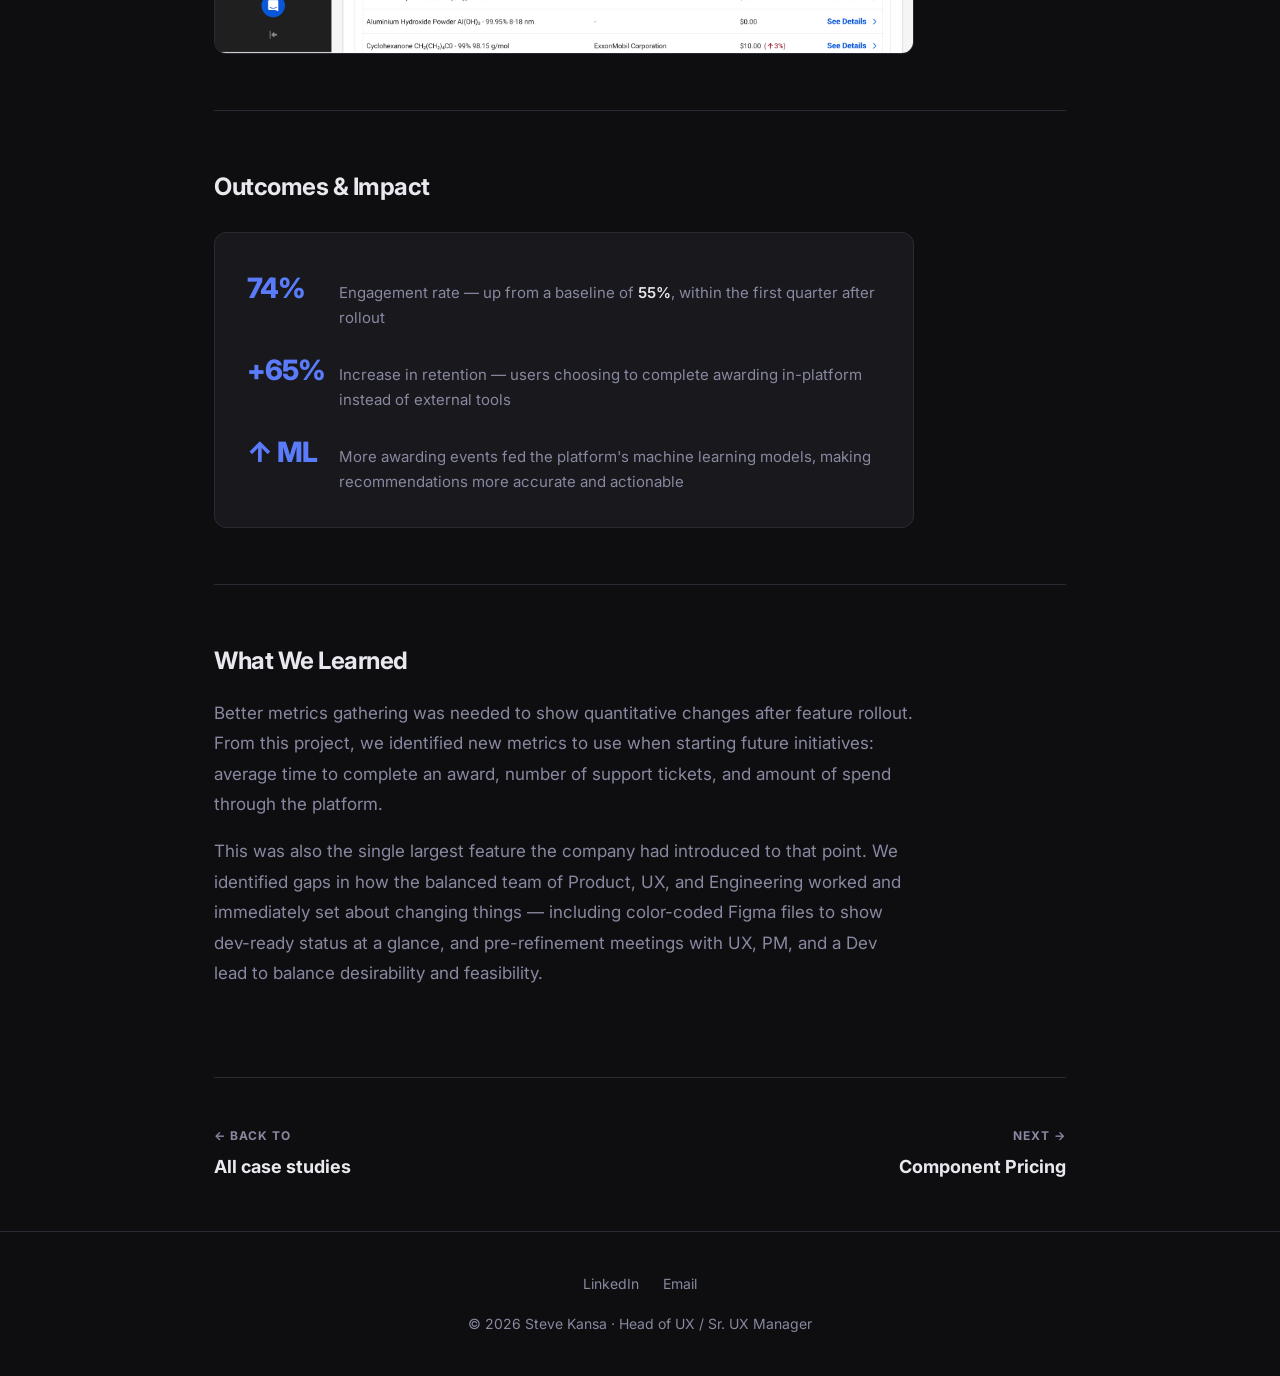
==== commit 569bebd6: "Add files via upload" ====
--- a/case-studies/awarding.html
+++ b/case-studies/awarding.html
@@ -60,7 +60,7 @@
       <a href="/" class="cs-back">All case studies</a>
       <div class="cs-eyebrow">B2B SaaS · Procurement · Arkestro</div>
       <h1>Winning Buy-In With User Evidence: How 'Awarding' Boosted Retention and Engagement by 65%</h1>
-      <p class="cs-subtitle">"I don't know what it wants me to do." — that single user quote kicked off a complete redesign of Arkestro's most business-critical workflow.</p>
+      <p class="cs-subtitle">"I don't know what it wants me to do." — that single user quote kicked off a complete redesign of Arkestro's most business-critical workflow. No, I did NOT design this.</p>
       <div class="cs-meta-row">
         <div class="cs-meta-item">
           <span class="cs-meta-label">Role</span>
@@ -94,7 +94,7 @@
         </div>
         <figure class="situation-thumb">
           <img src="images/awarding/original-product.png" alt="Original Awarding interface before redesign" loading="lazy" onclick="document.getElementById('img-lightbox').classList.add('open'); document.getElementById('img-lightbox-img').src=this.src" />
-          <figcaption>Original interface</figcaption>
+          <figcaption>Original interface - No, I did NOT design the original!</figcaption>
         </figure>
       </div>
 
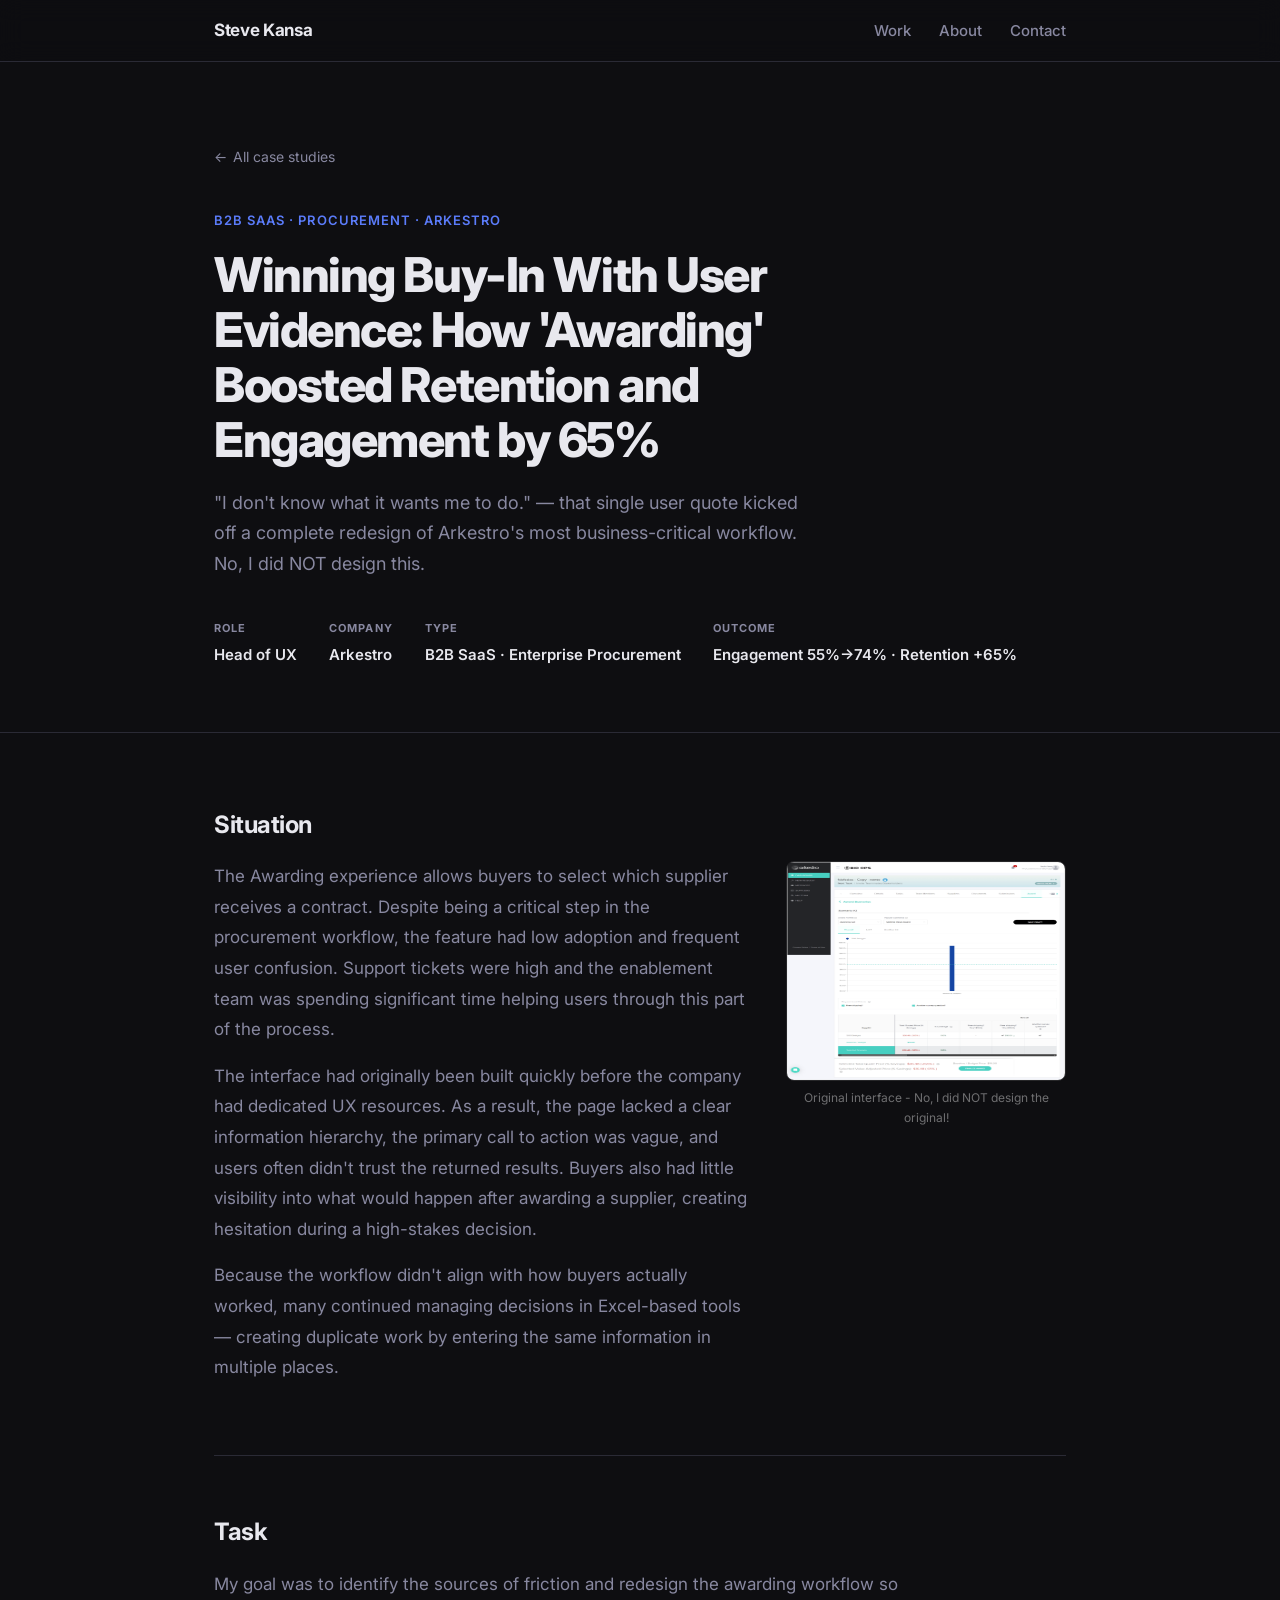
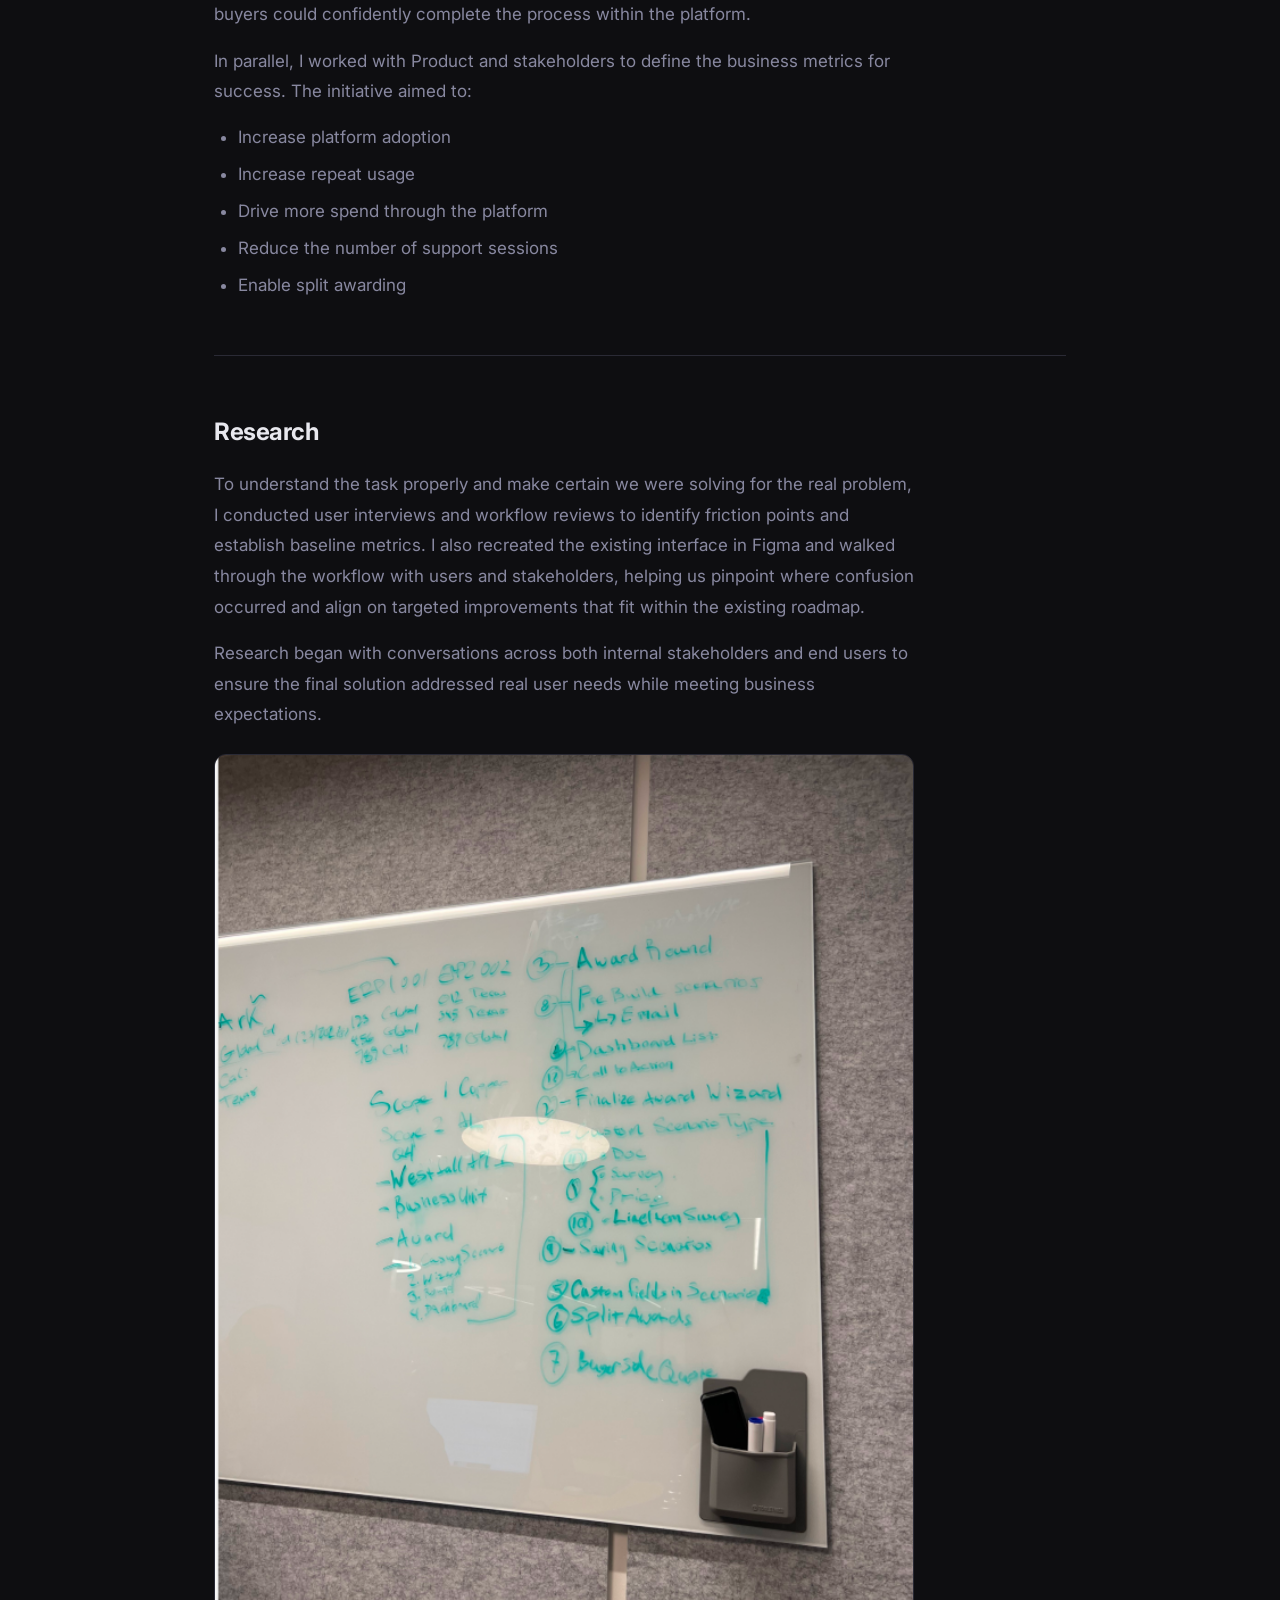
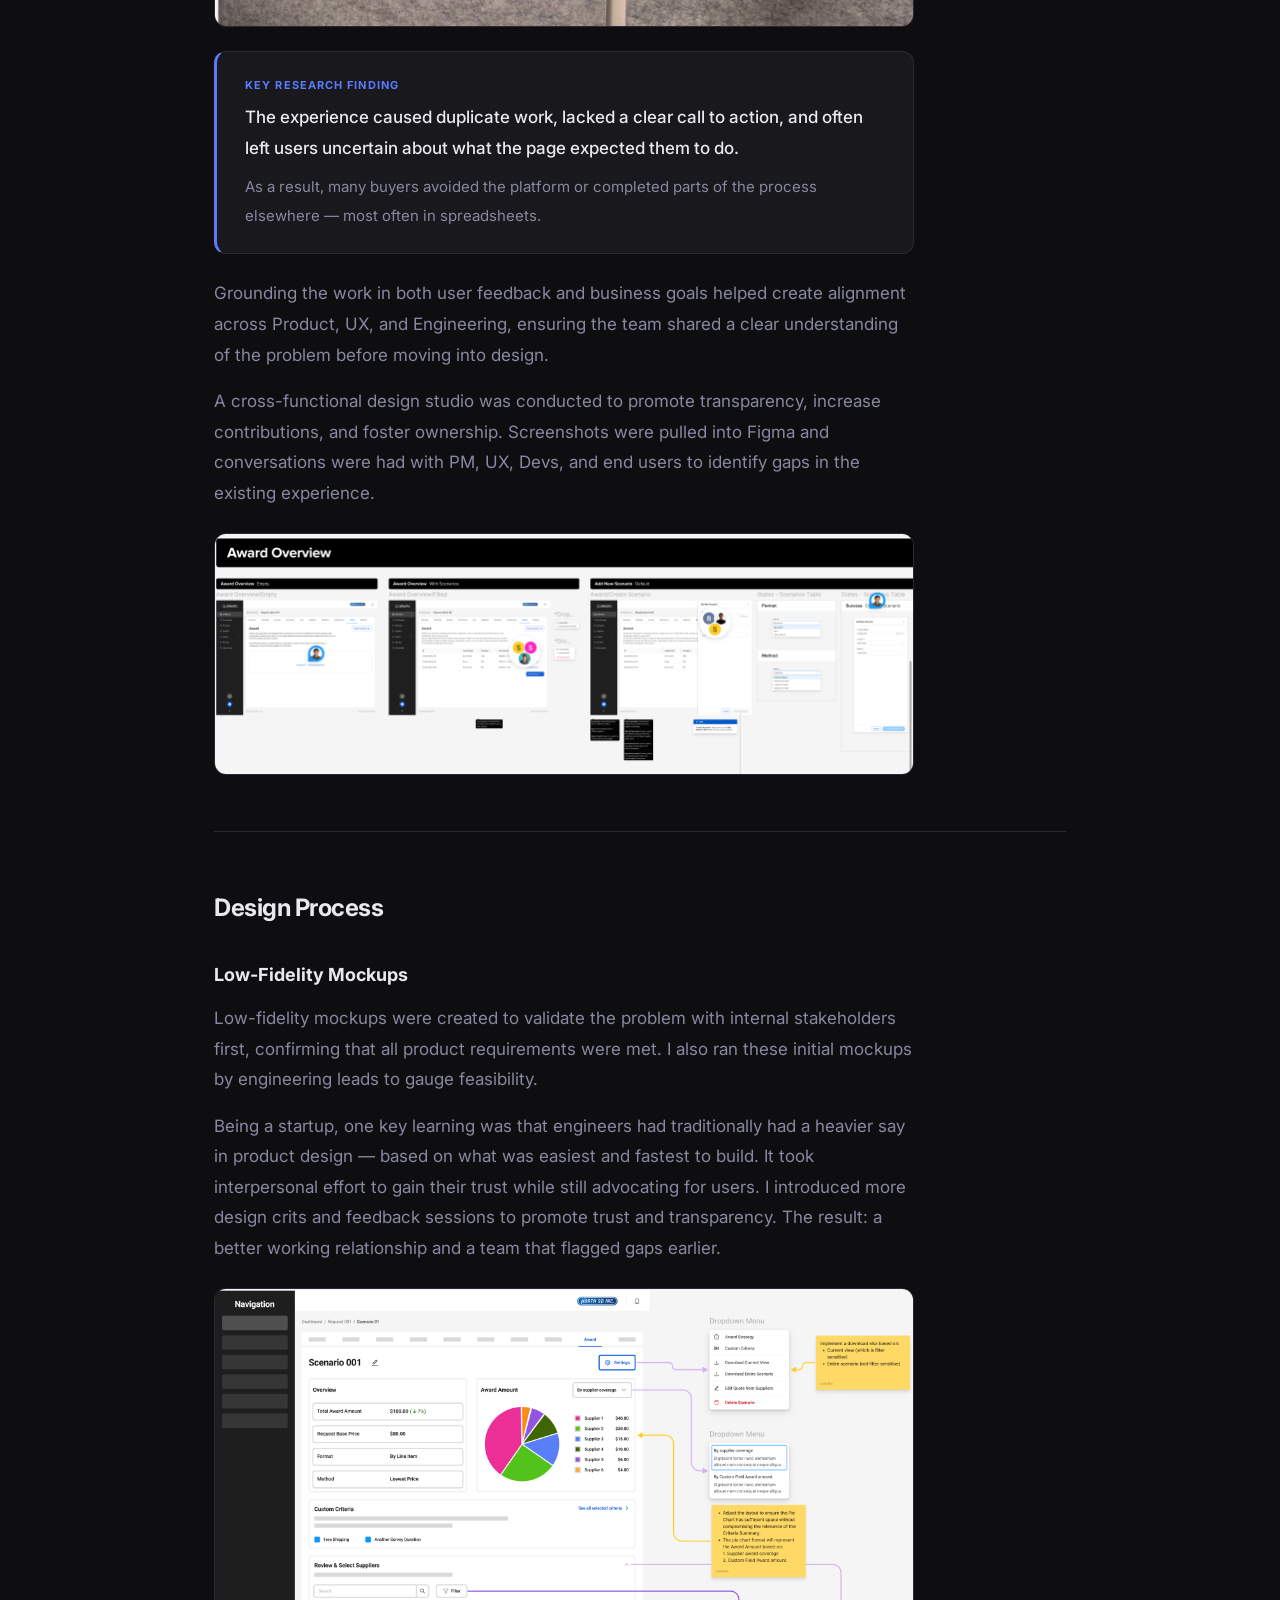
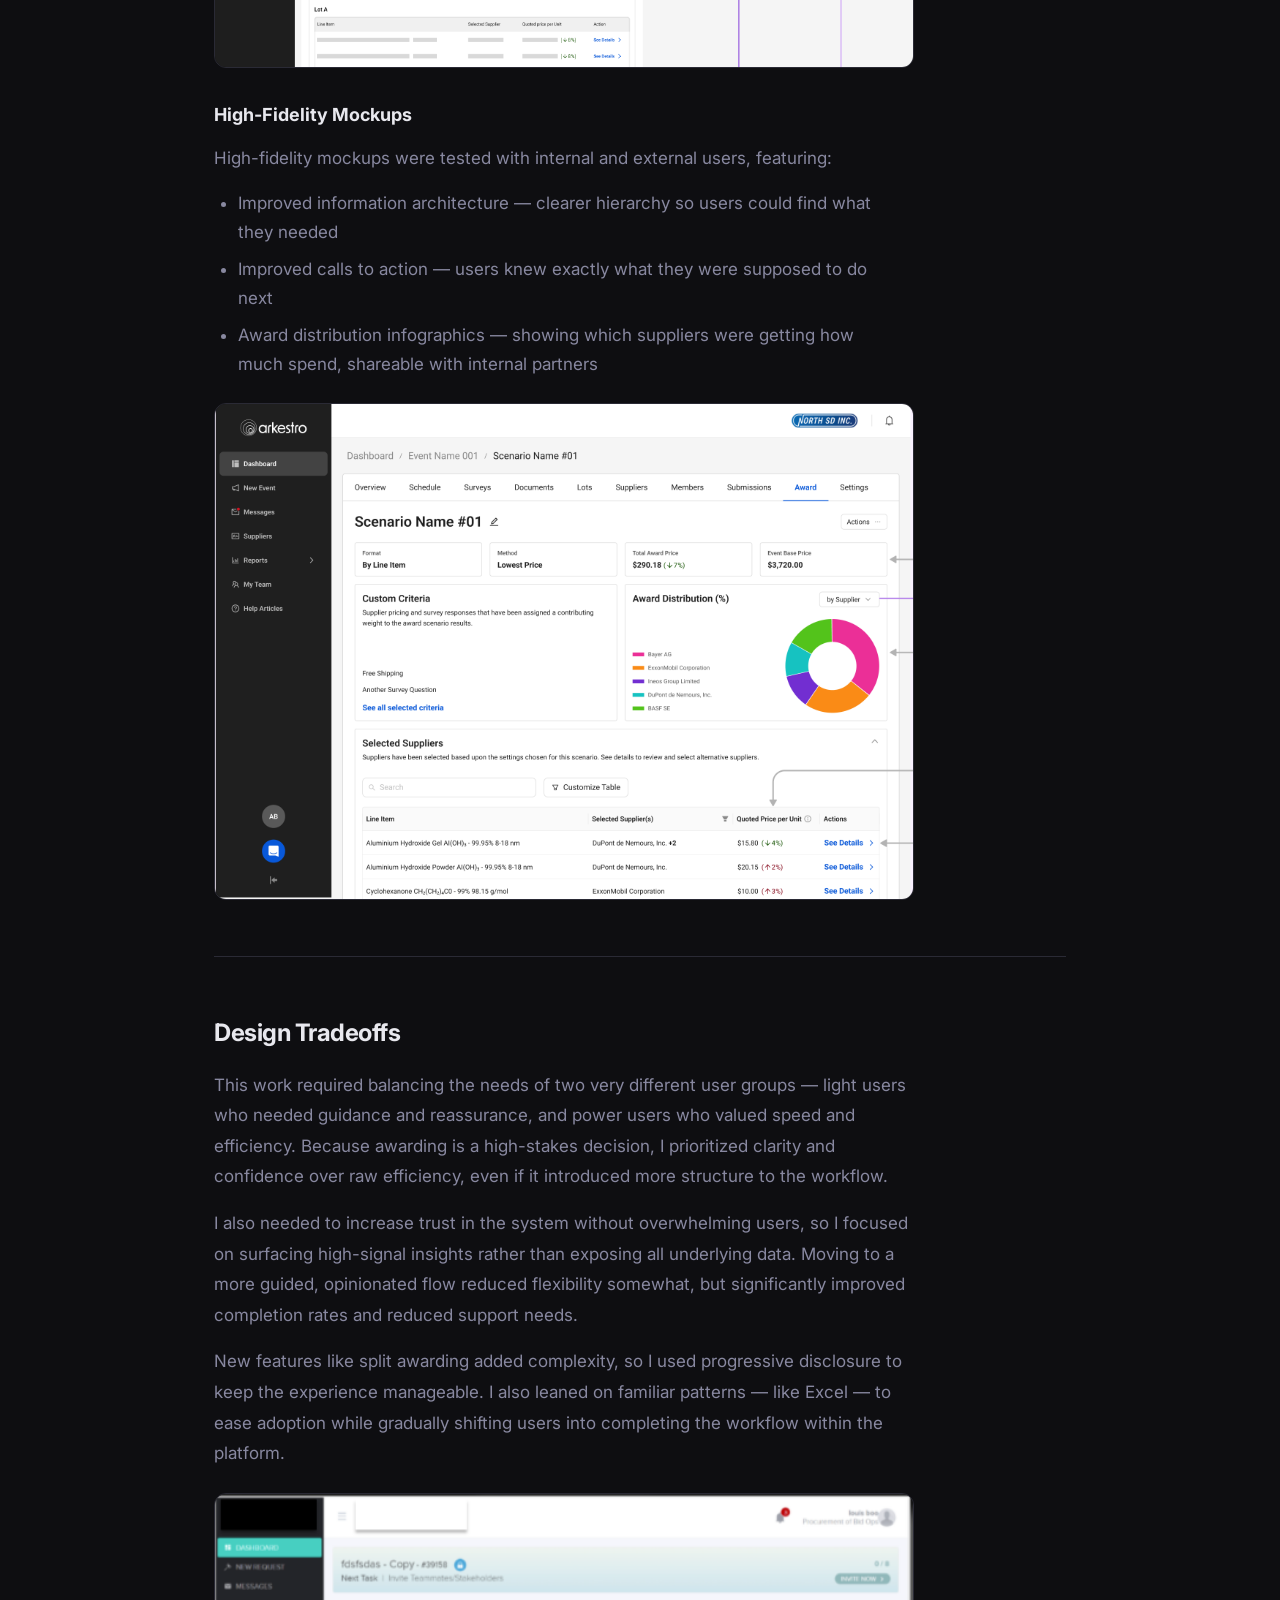
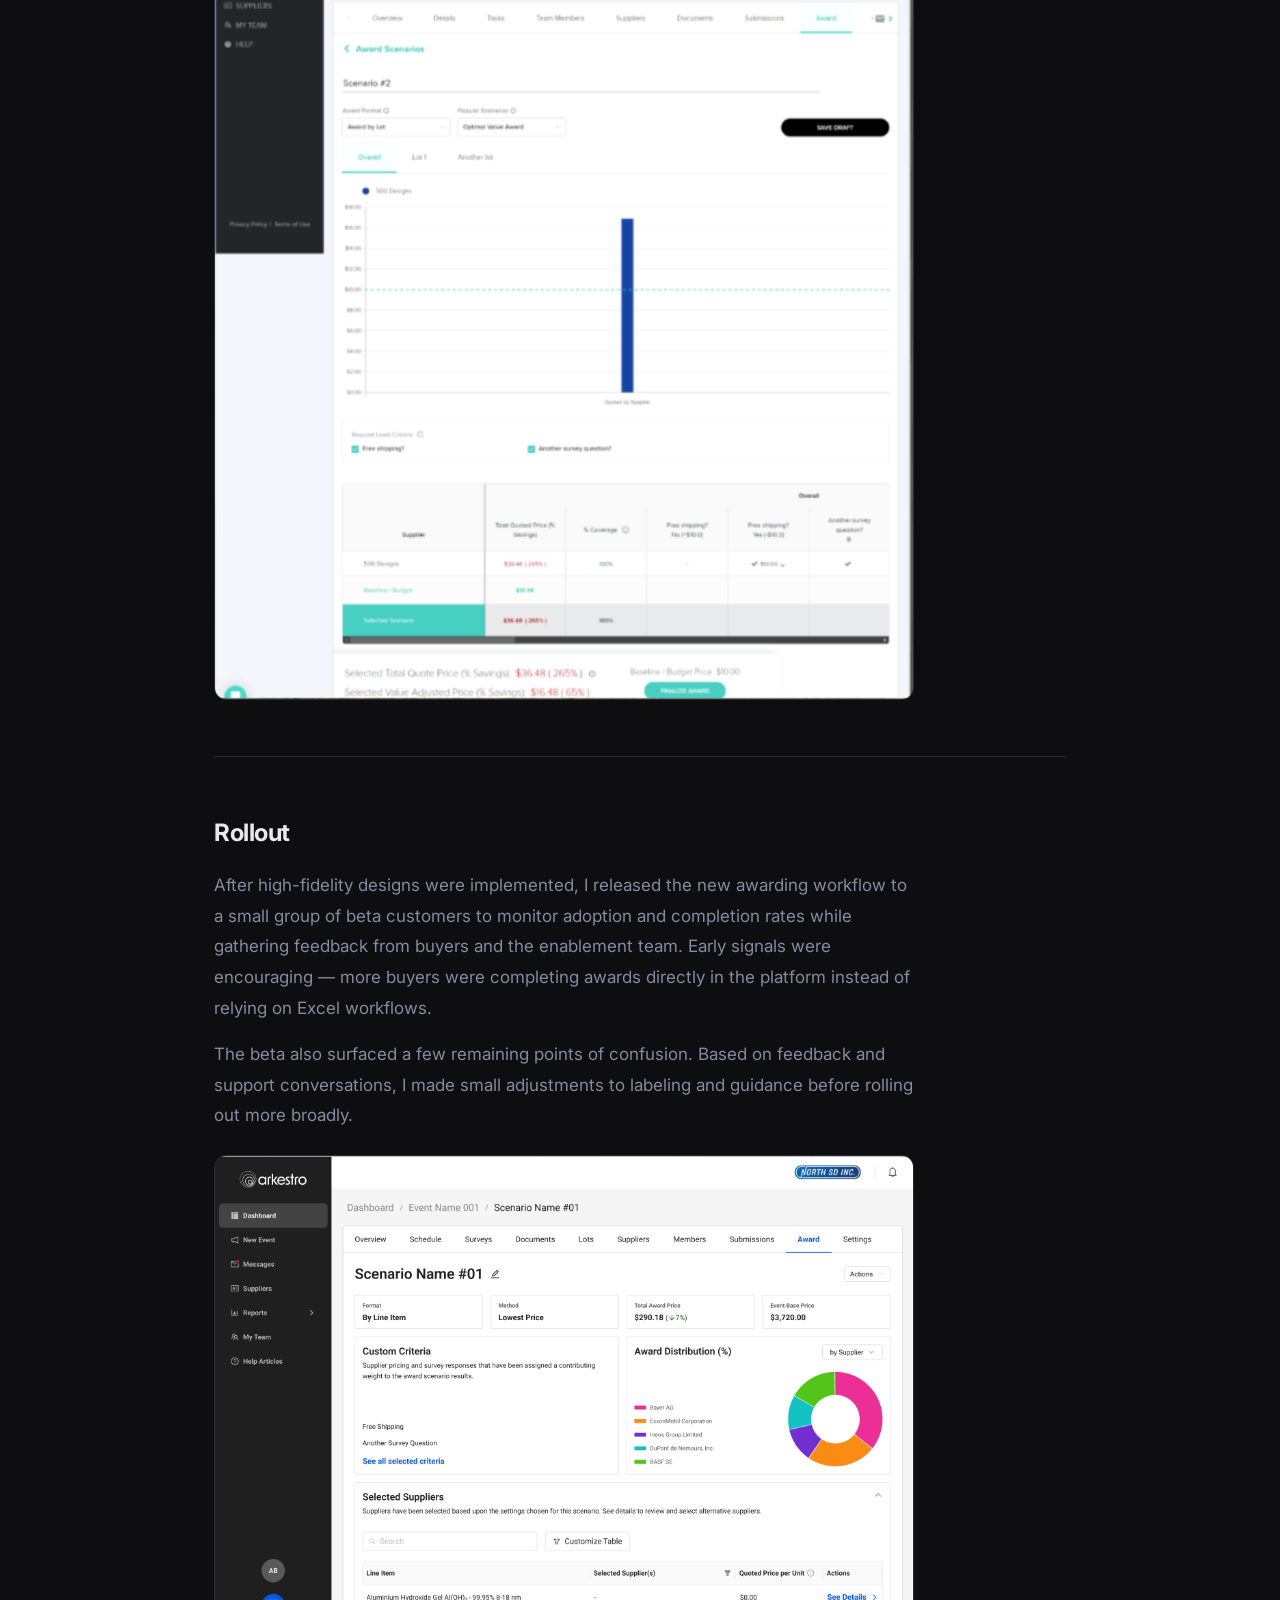
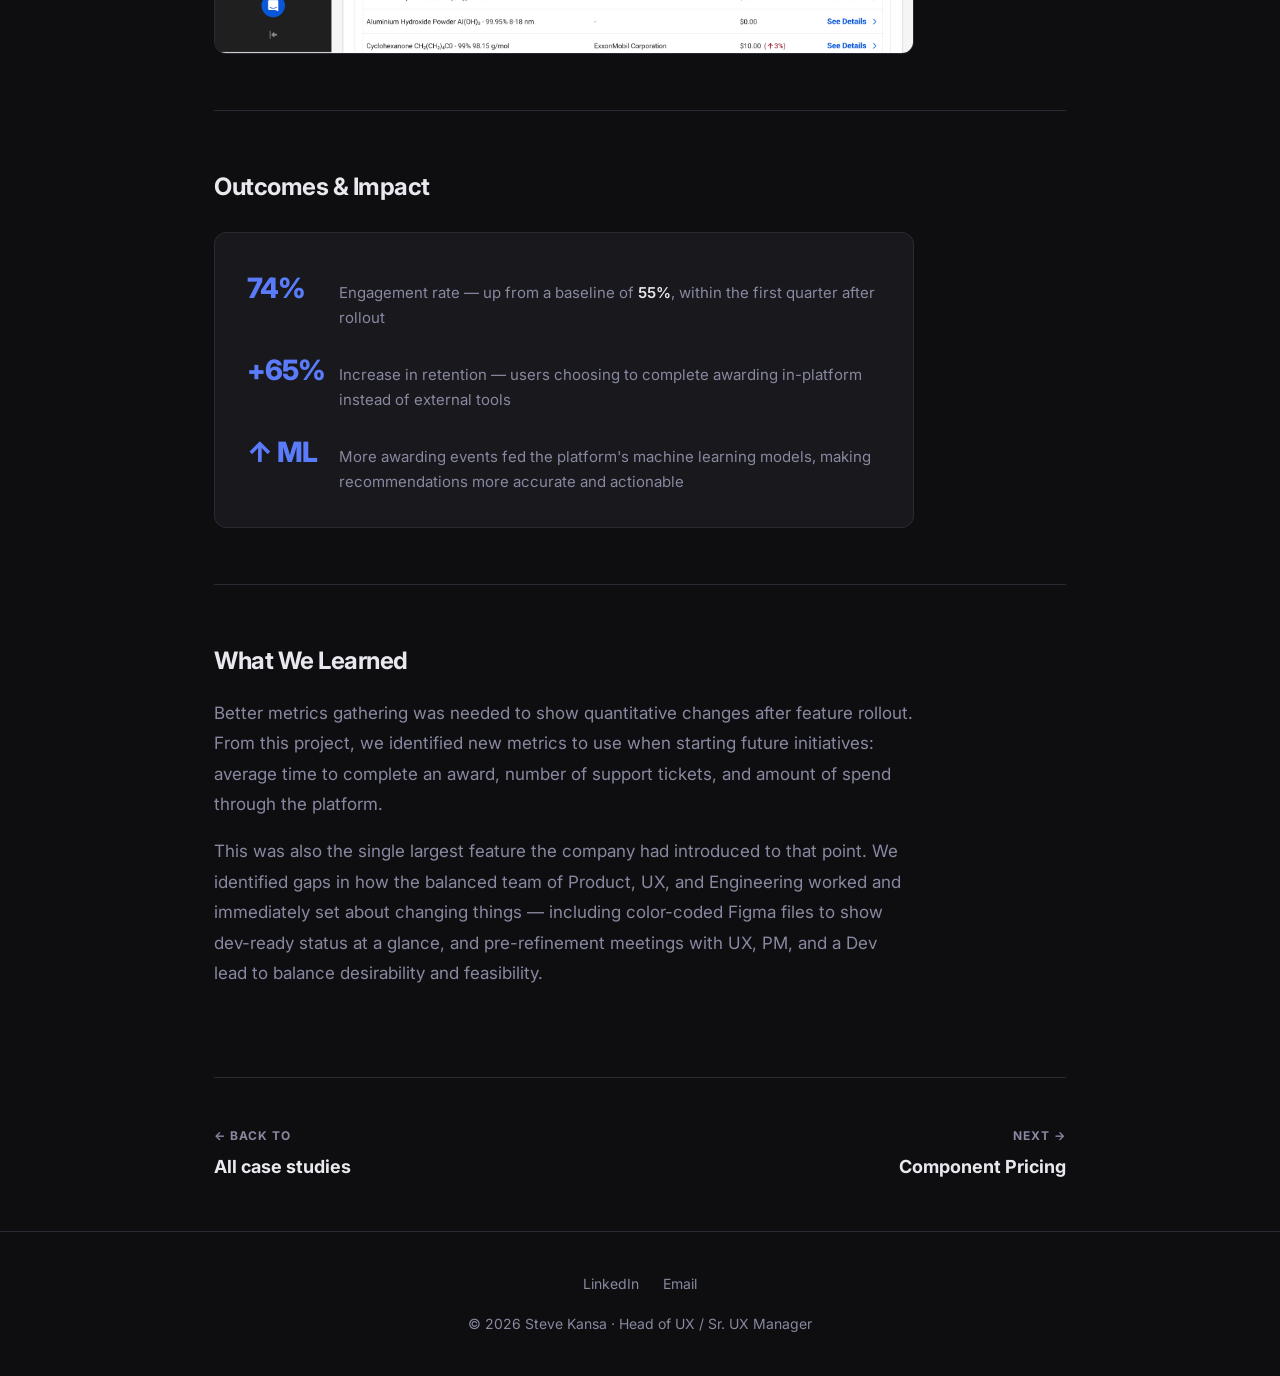
==== commit 78d8d5bb: "Add files via upload" ====
--- a/case-studies/awarding.html
+++ b/case-studies/awarding.html
@@ -12,10 +12,10 @@
   <style>
     .situation-layout { display: flex; gap: 2rem; align-items: flex-start; }
     .situation-text { flex: 1; }
-    .situation-thumb { flex: 0 0 auto; }
+    .situation-thumb { flex: 0 0 auto; max-width: 280px; }
     .situation-thumb img {
       max-height: 220px;
-      width: auto;
+      width: 100%;
       border-radius: 8px;
       border: 1px solid rgba(255,255,255,0.1);
       cursor: zoom-in;
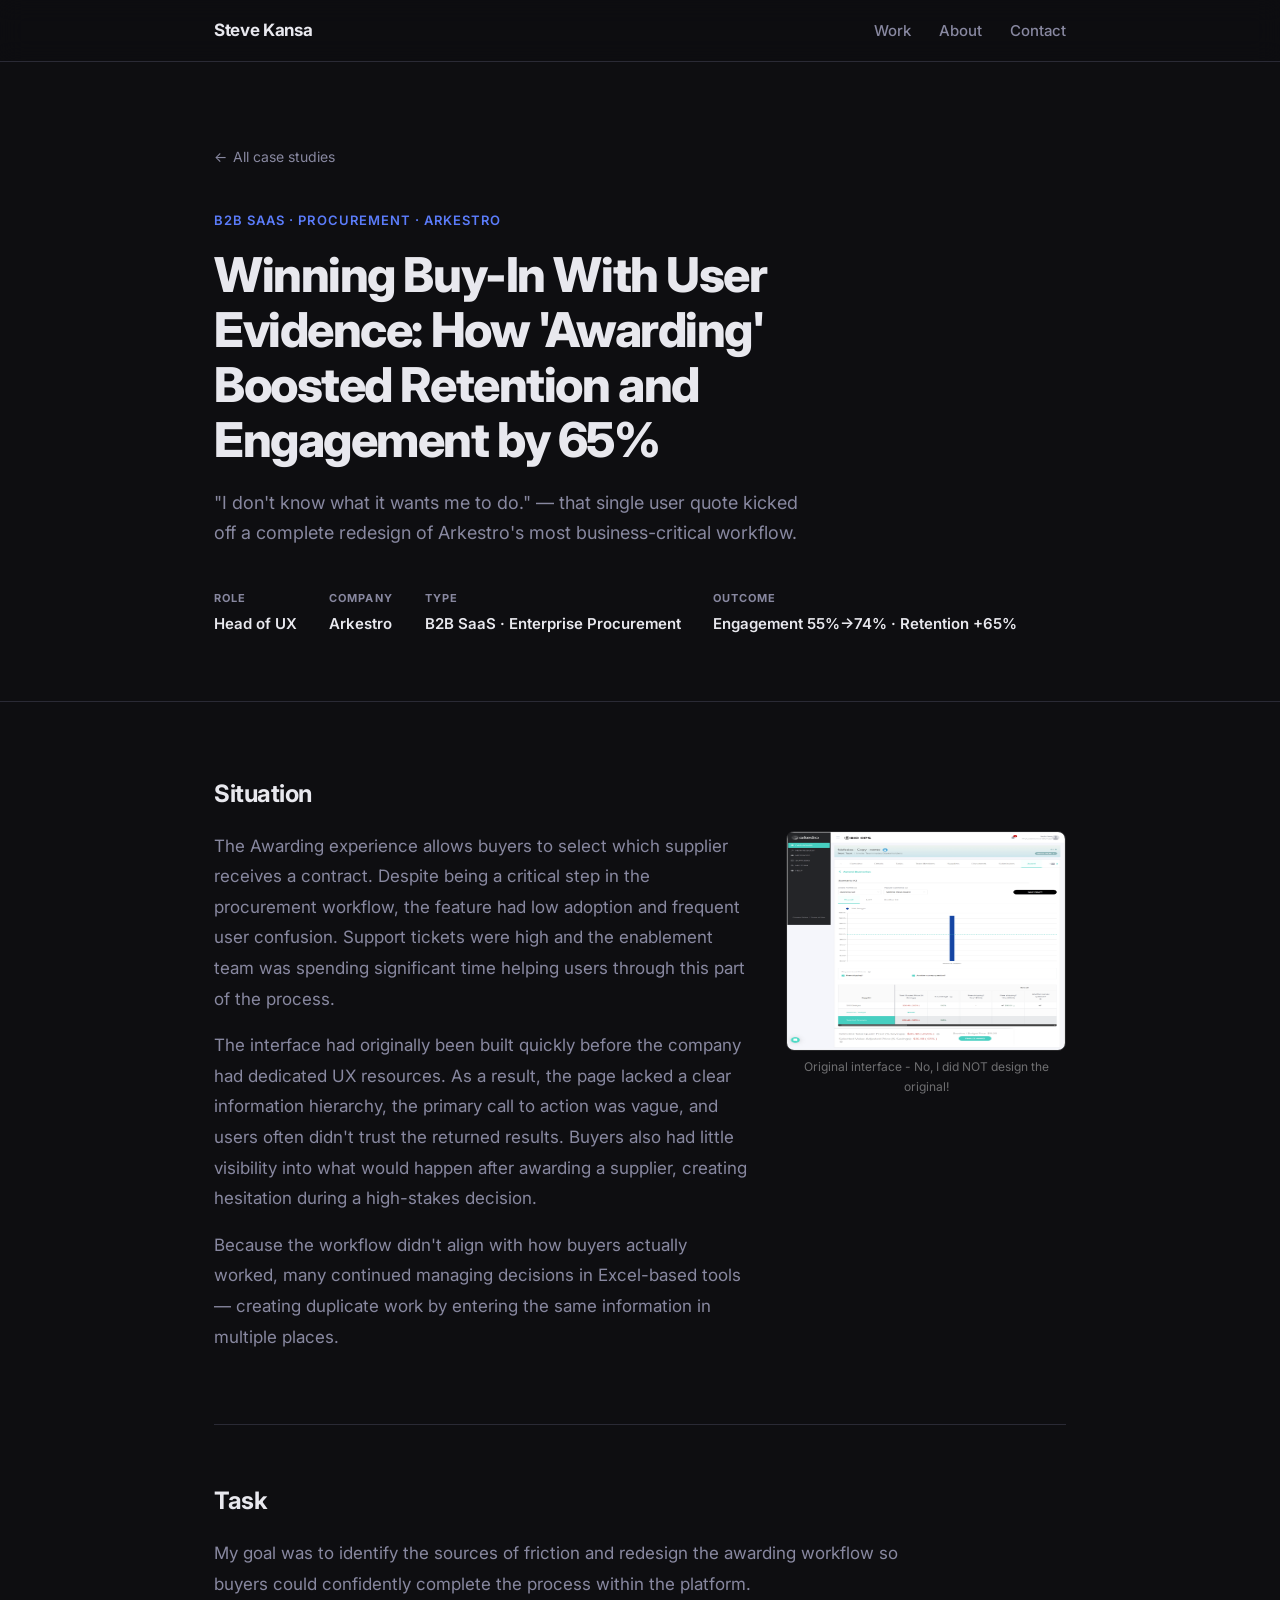
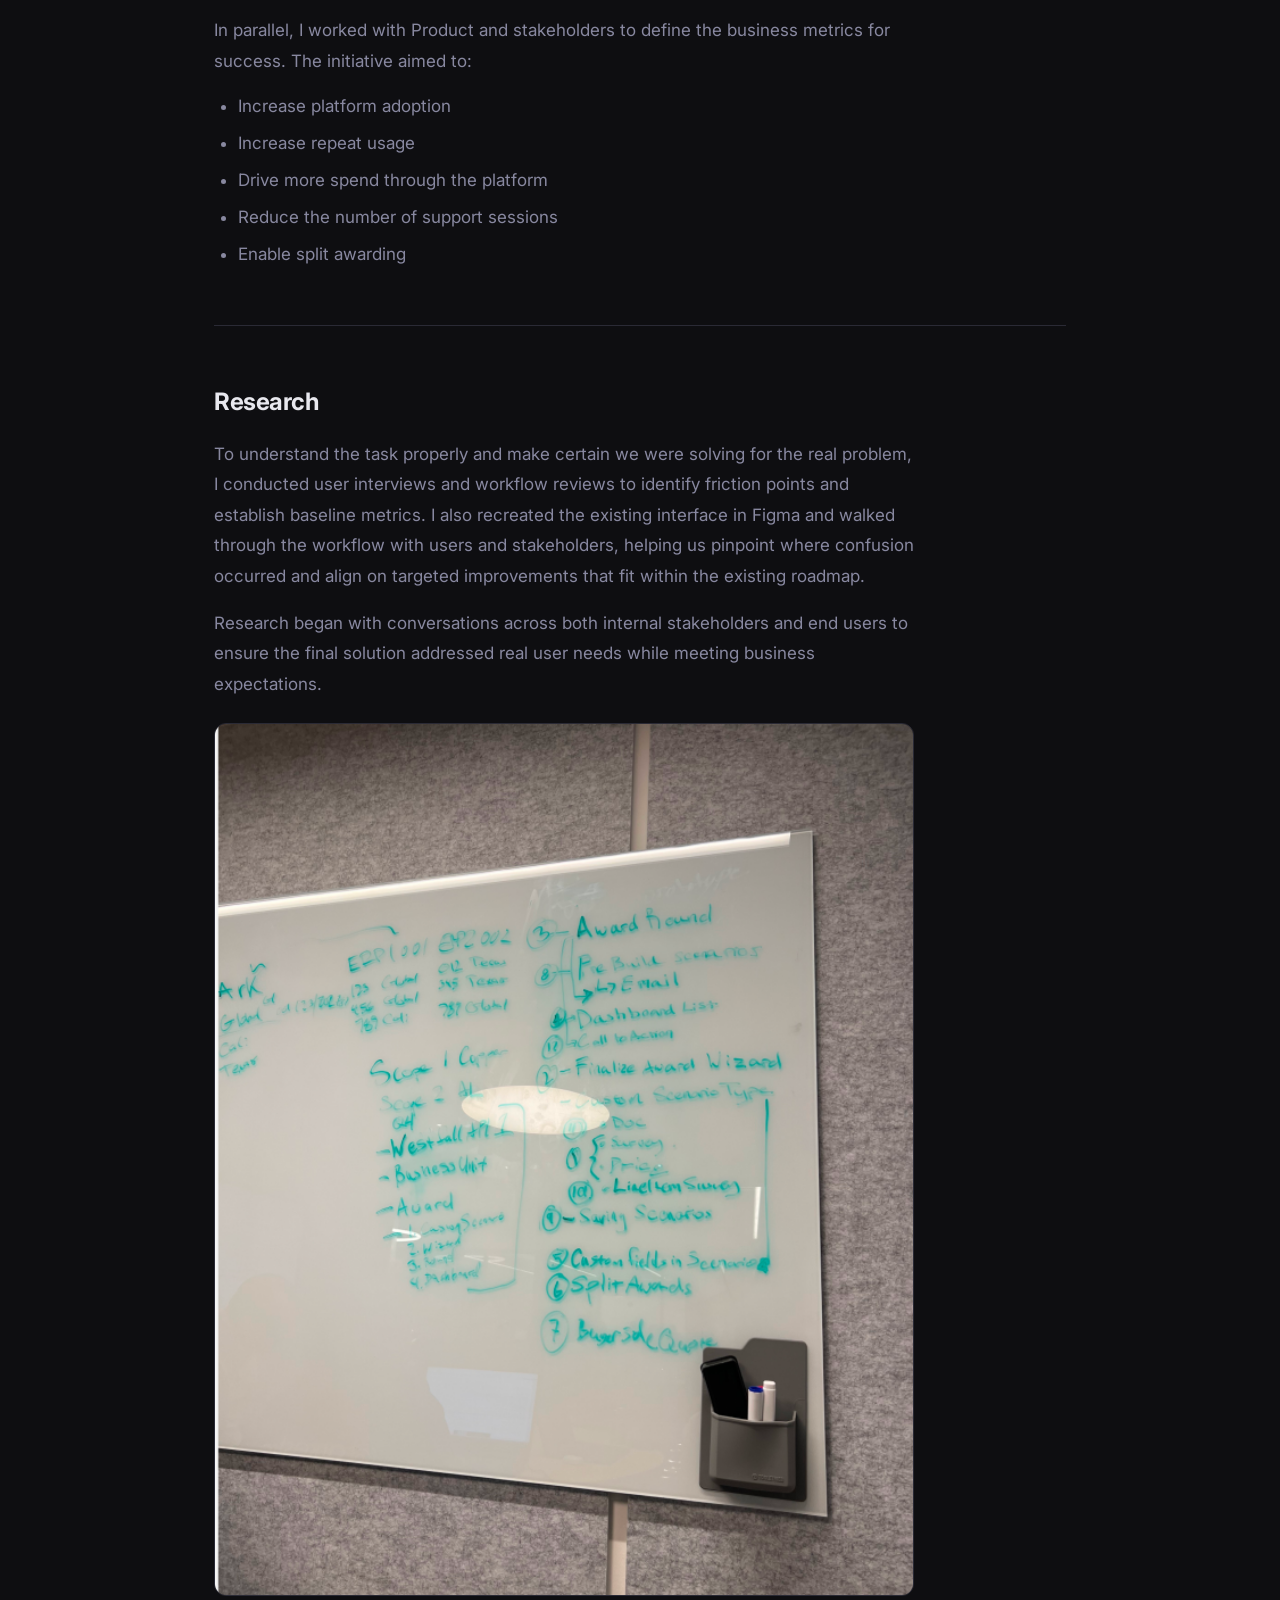
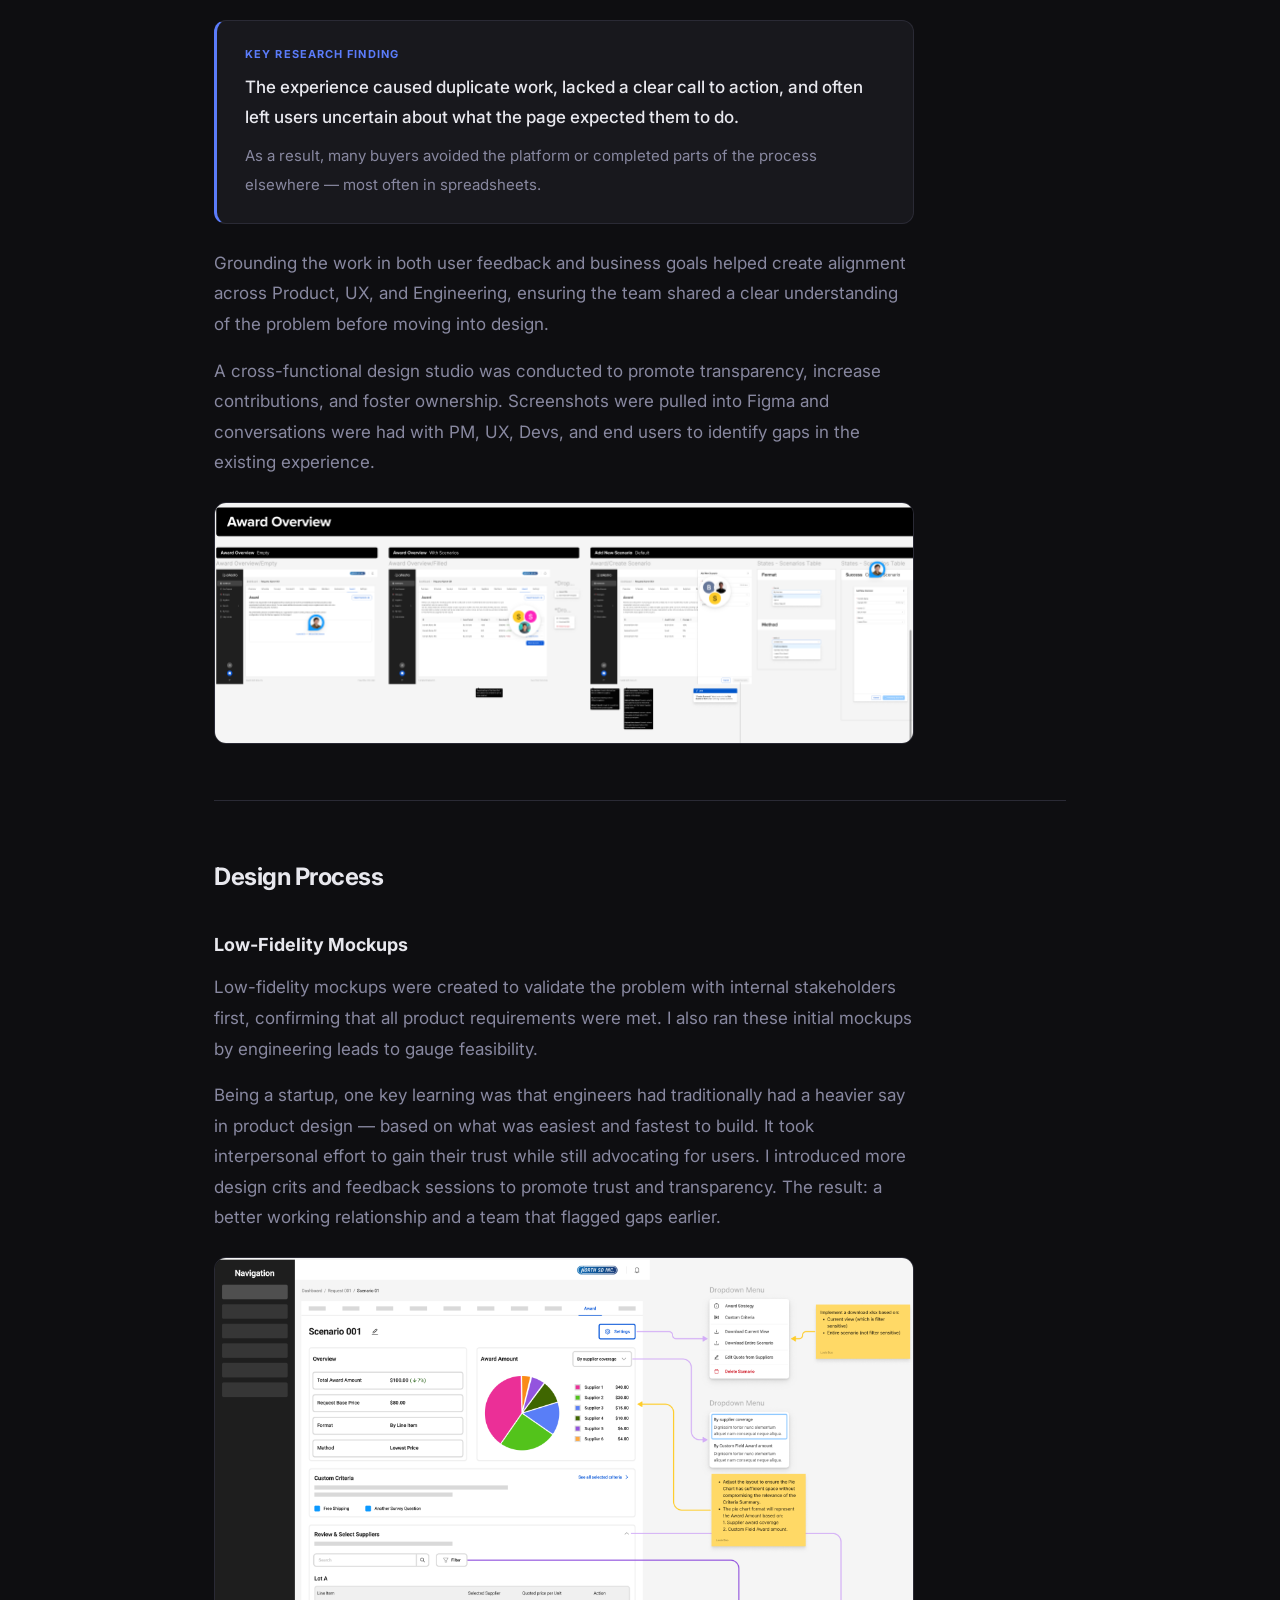
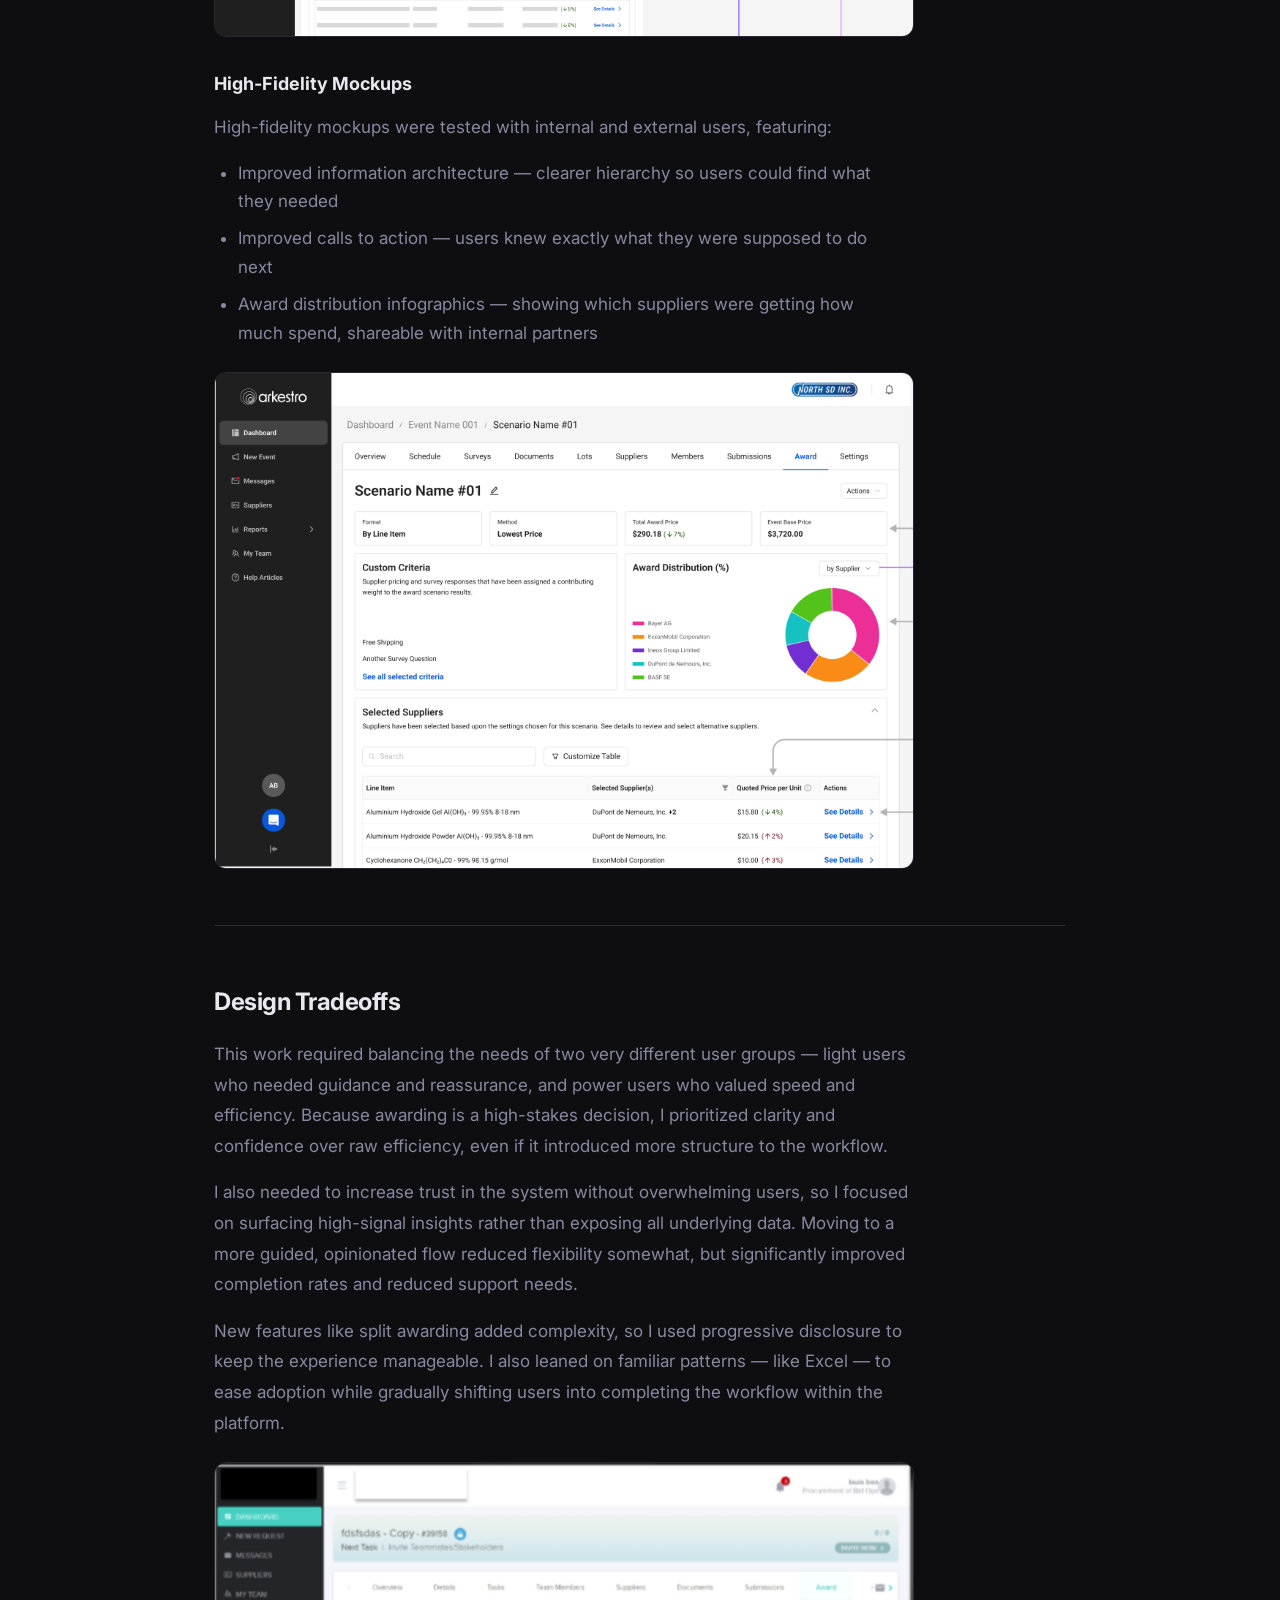
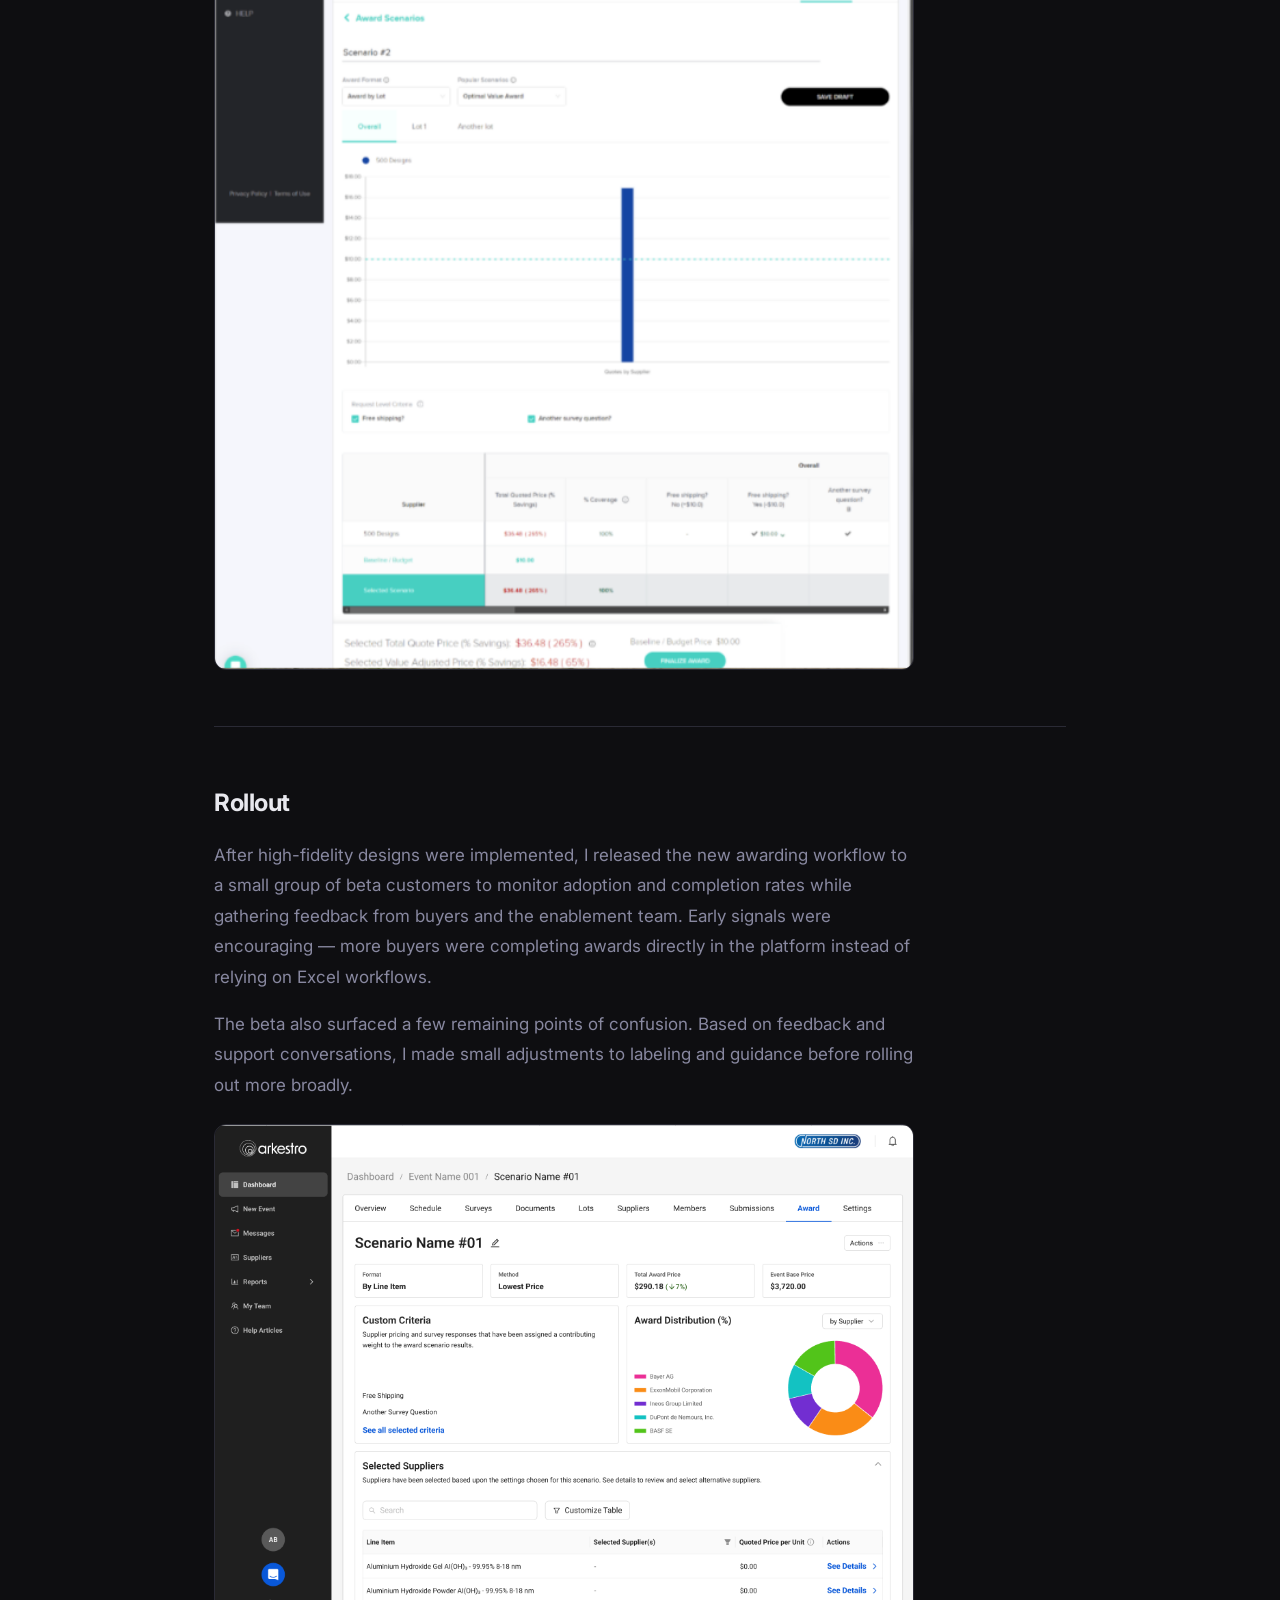
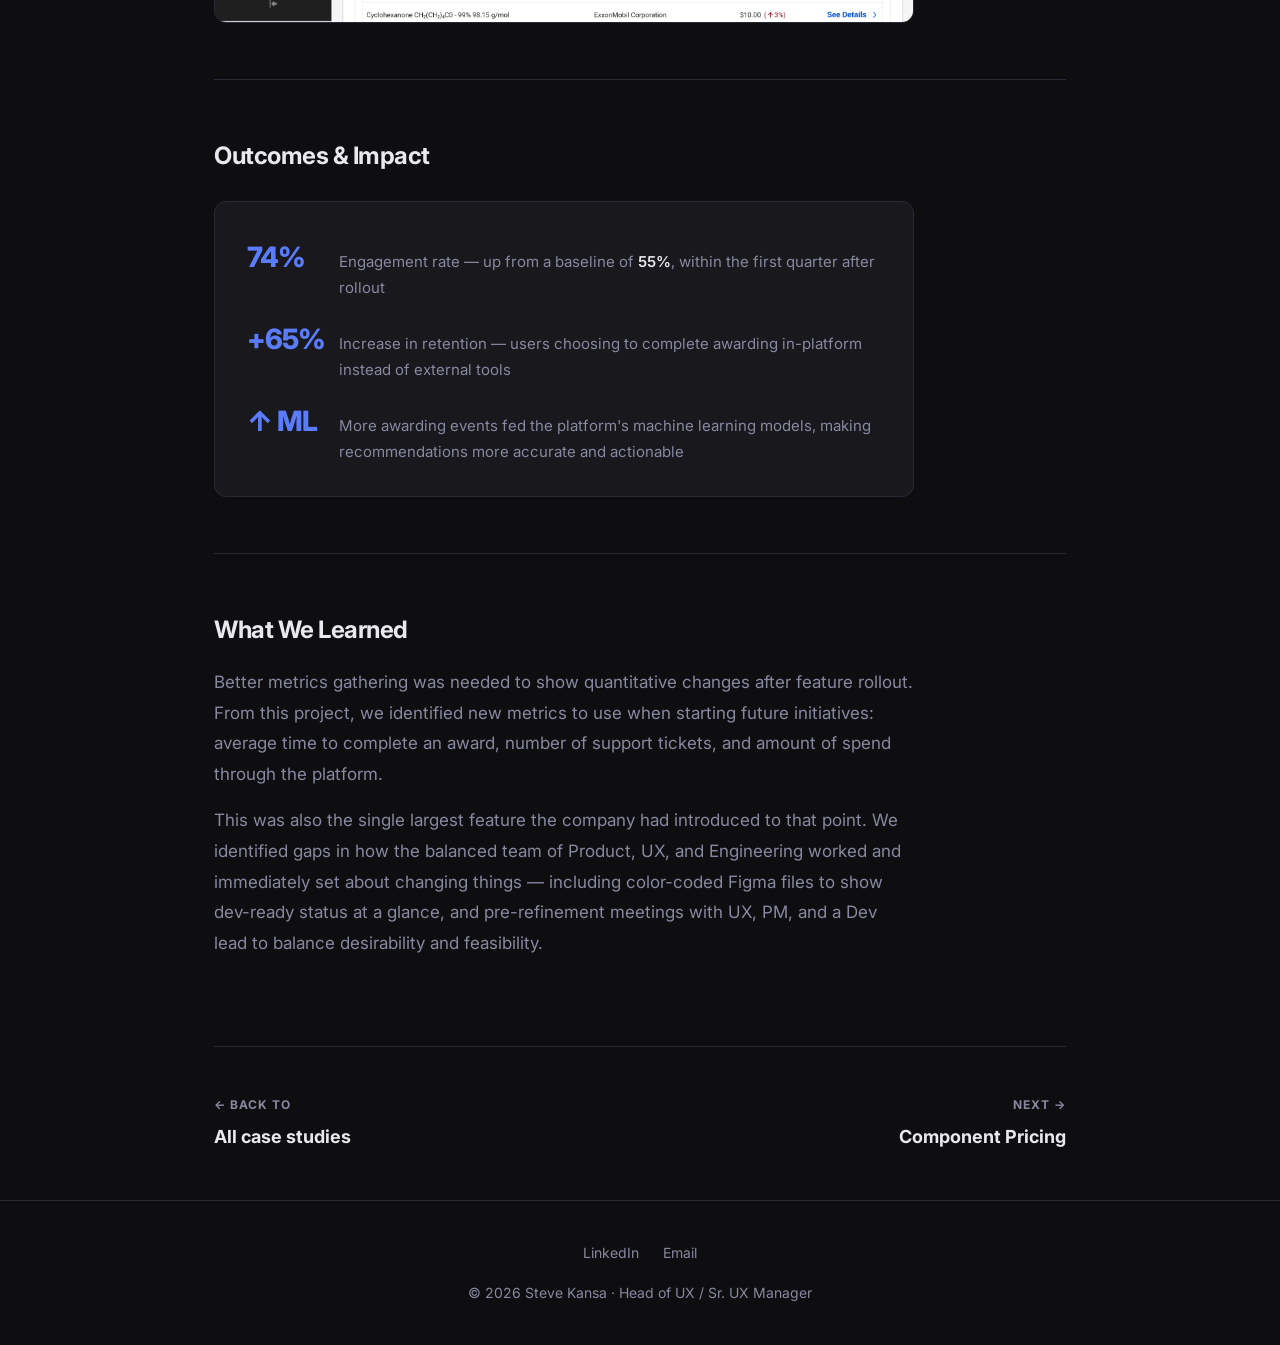
==== commit 750fdc99: "Add files via upload" ====
--- a/case-studies/awarding.html
+++ b/case-studies/awarding.html
@@ -60,7 +60,7 @@
       <a href="/" class="cs-back">All case studies</a>
       <div class="cs-eyebrow">B2B SaaS · Procurement · Arkestro</div>
       <h1>Winning Buy-In With User Evidence: How 'Awarding' Boosted Retention and Engagement by 65%</h1>
-      <p class="cs-subtitle">"I don't know what it wants me to do." — that single user quote kicked off a complete redesign of Arkestro's most business-critical workflow. No, I did NOT design this.</p>
+      <p class="cs-subtitle">"I don't know what it wants me to do." — that single user quote kicked off a complete redesign of Arkestro's most business-critical workflow.</p>
       <div class="cs-meta-row">
         <div class="cs-meta-item">
           <span class="cs-meta-label">Role</span>
